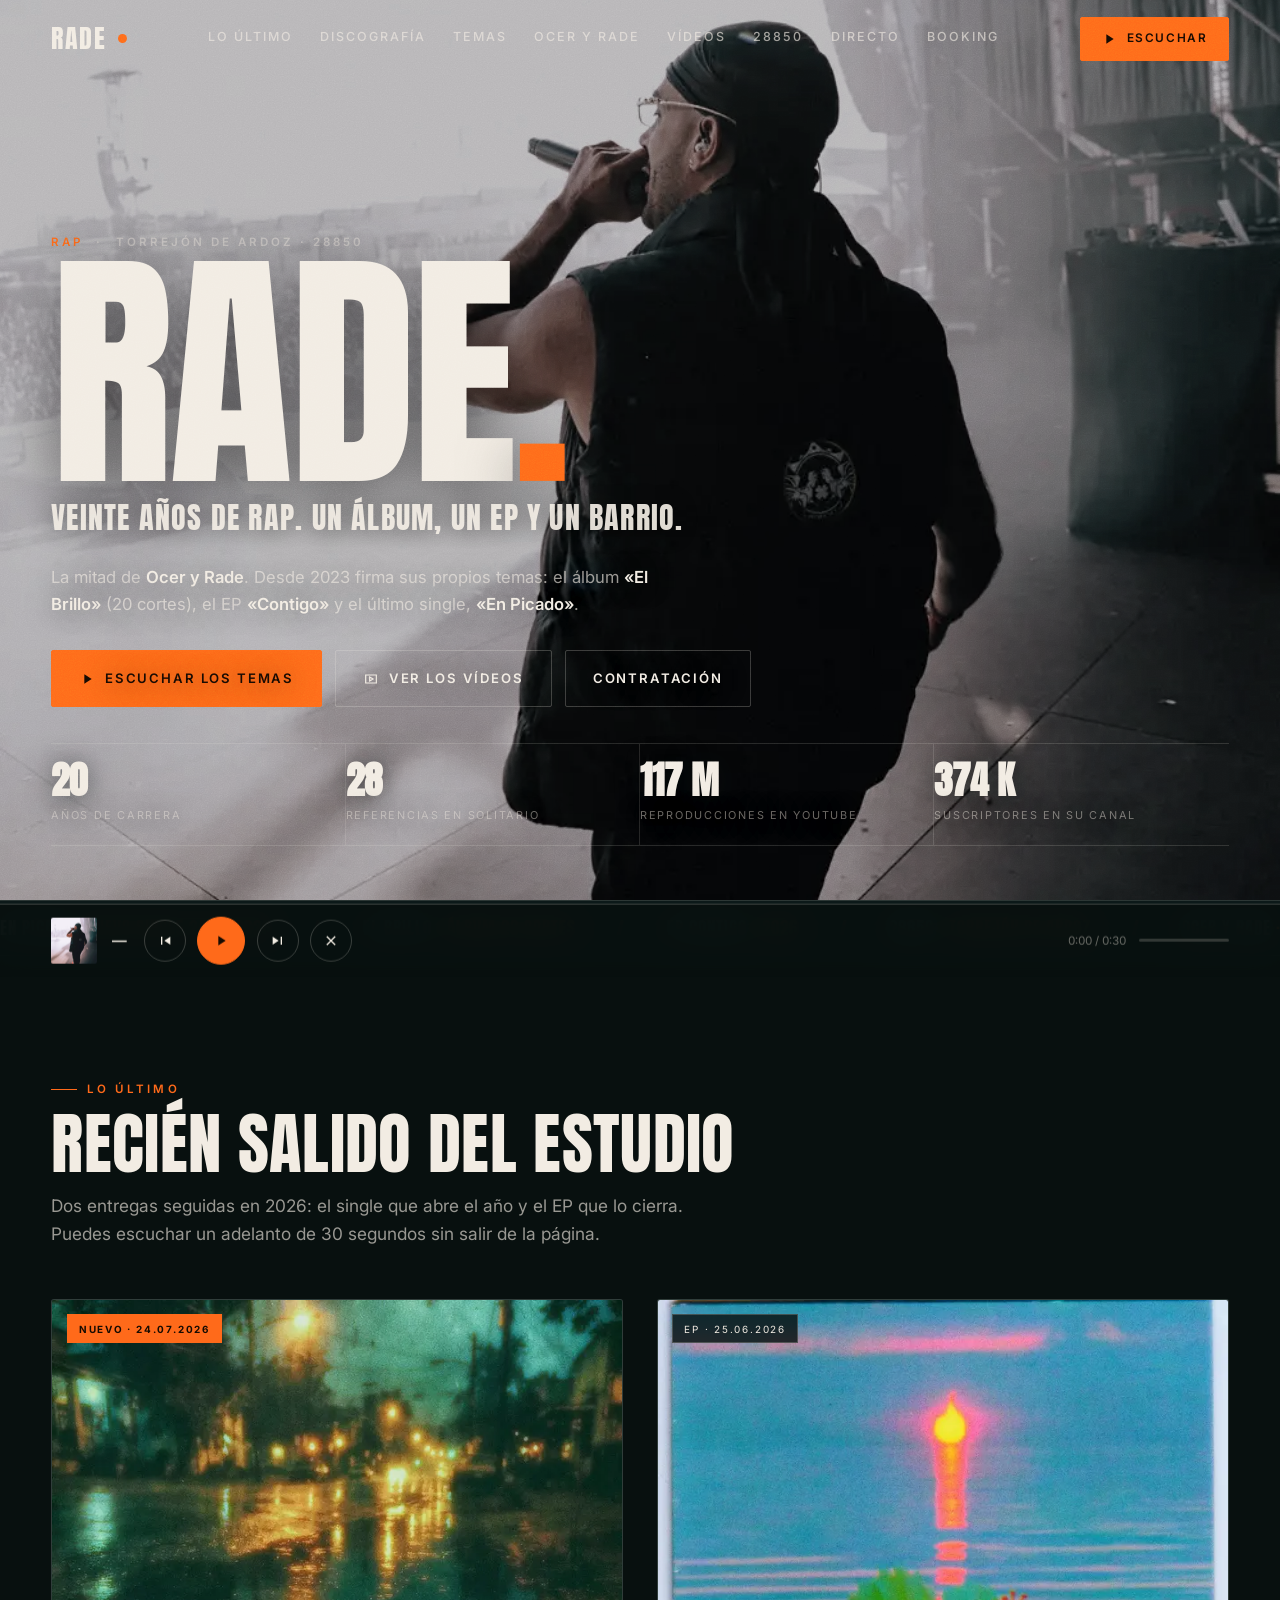
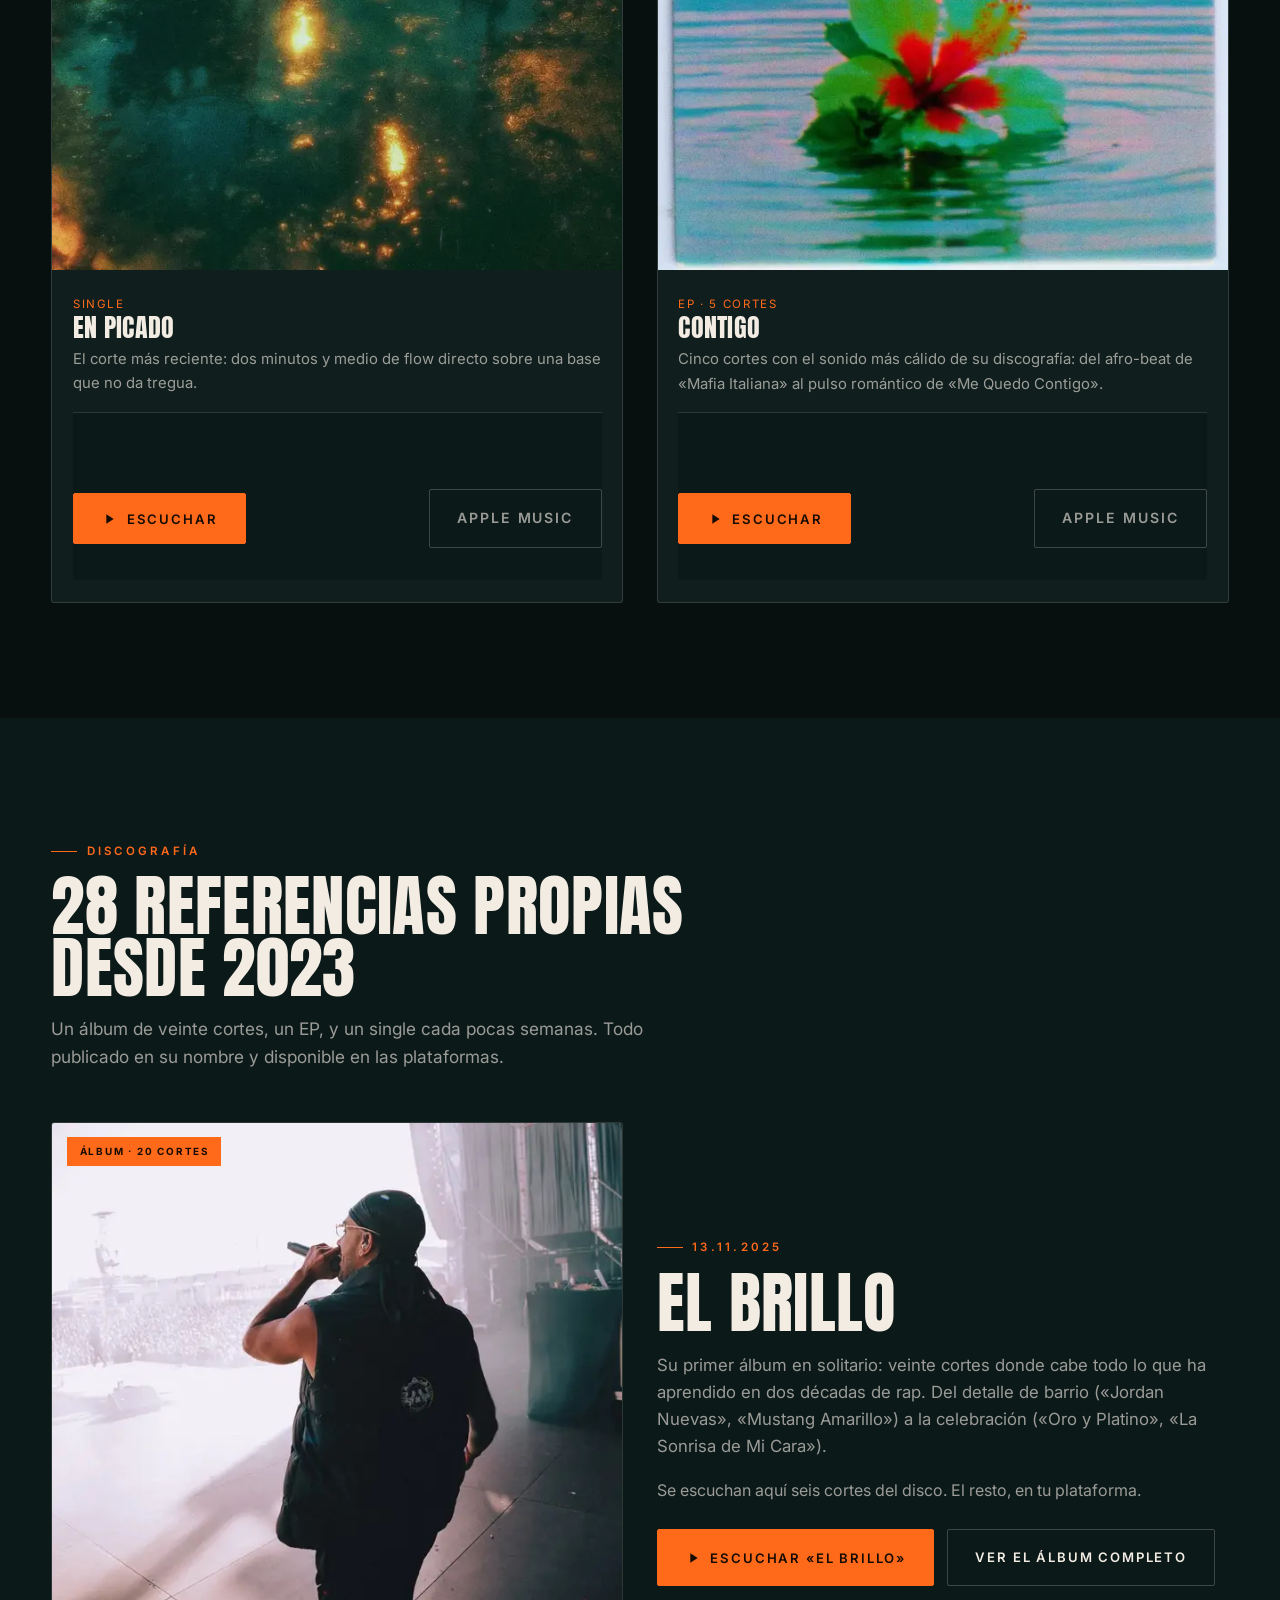
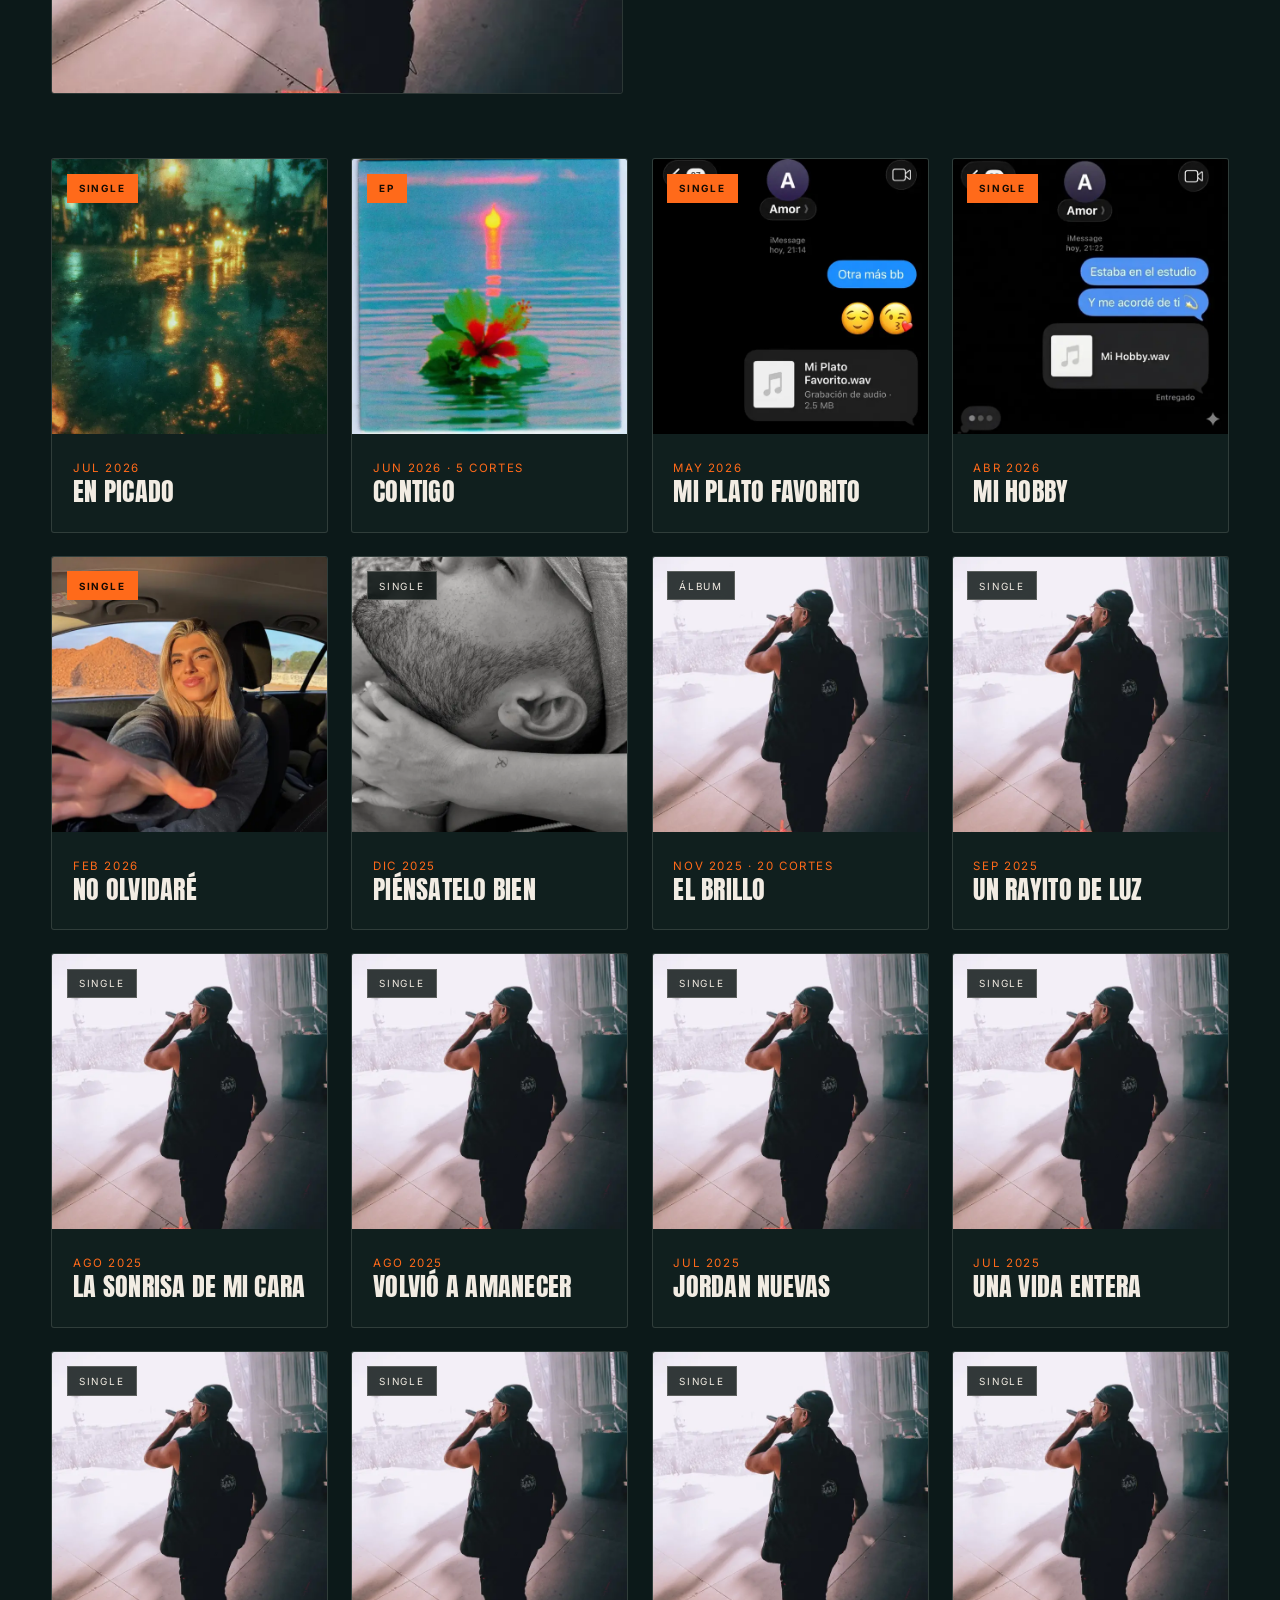
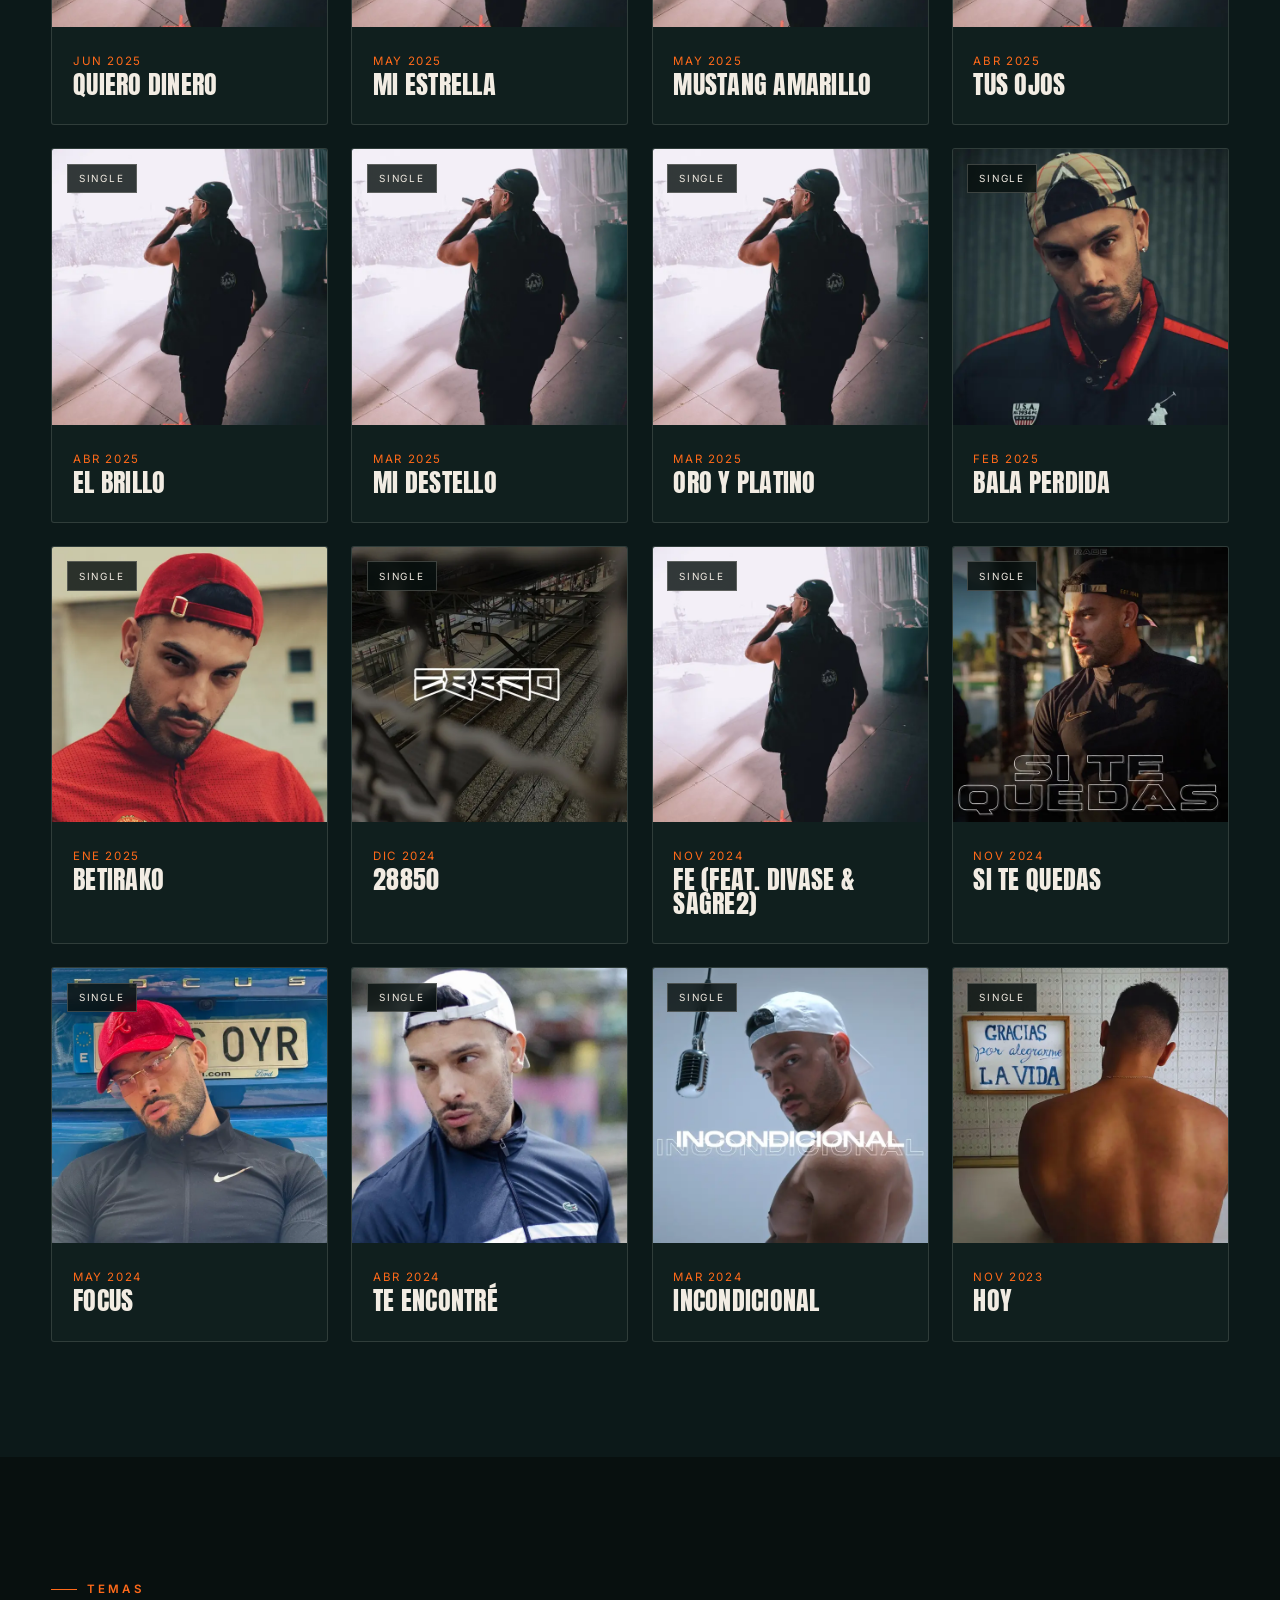
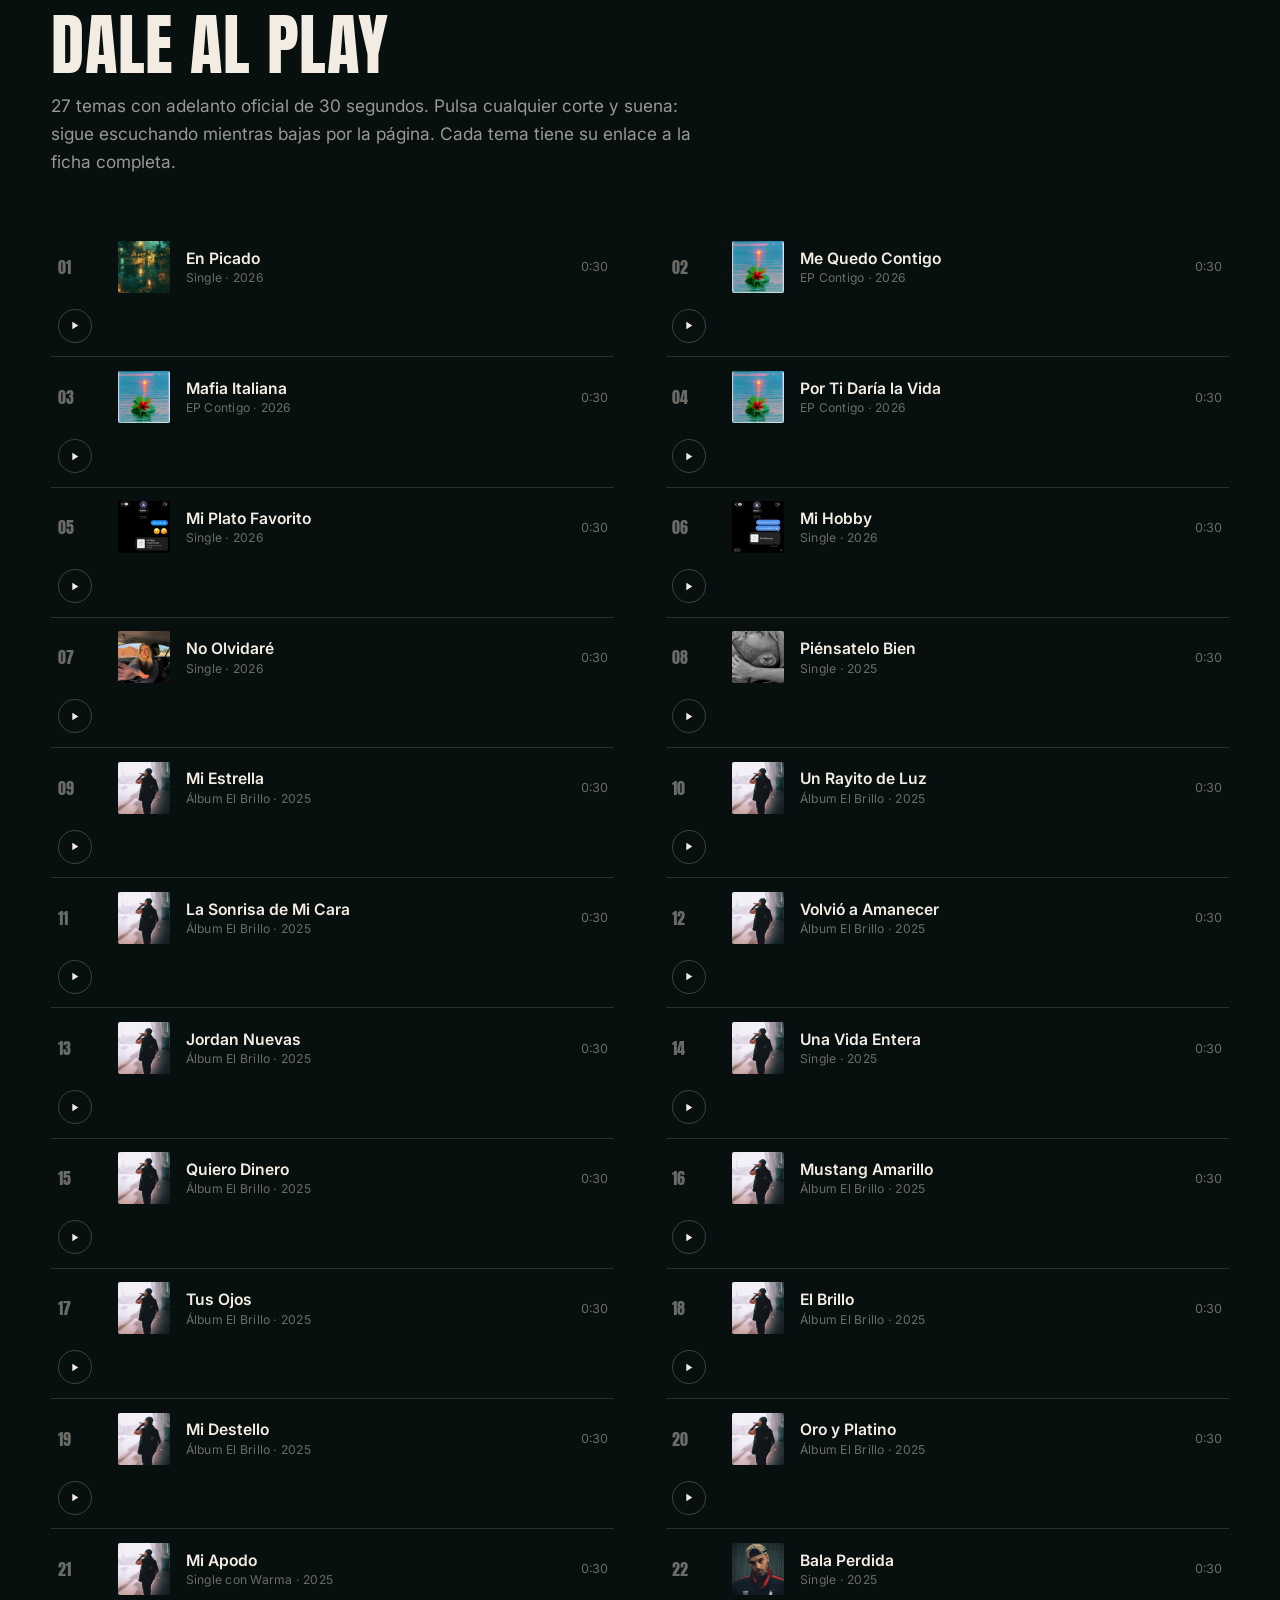
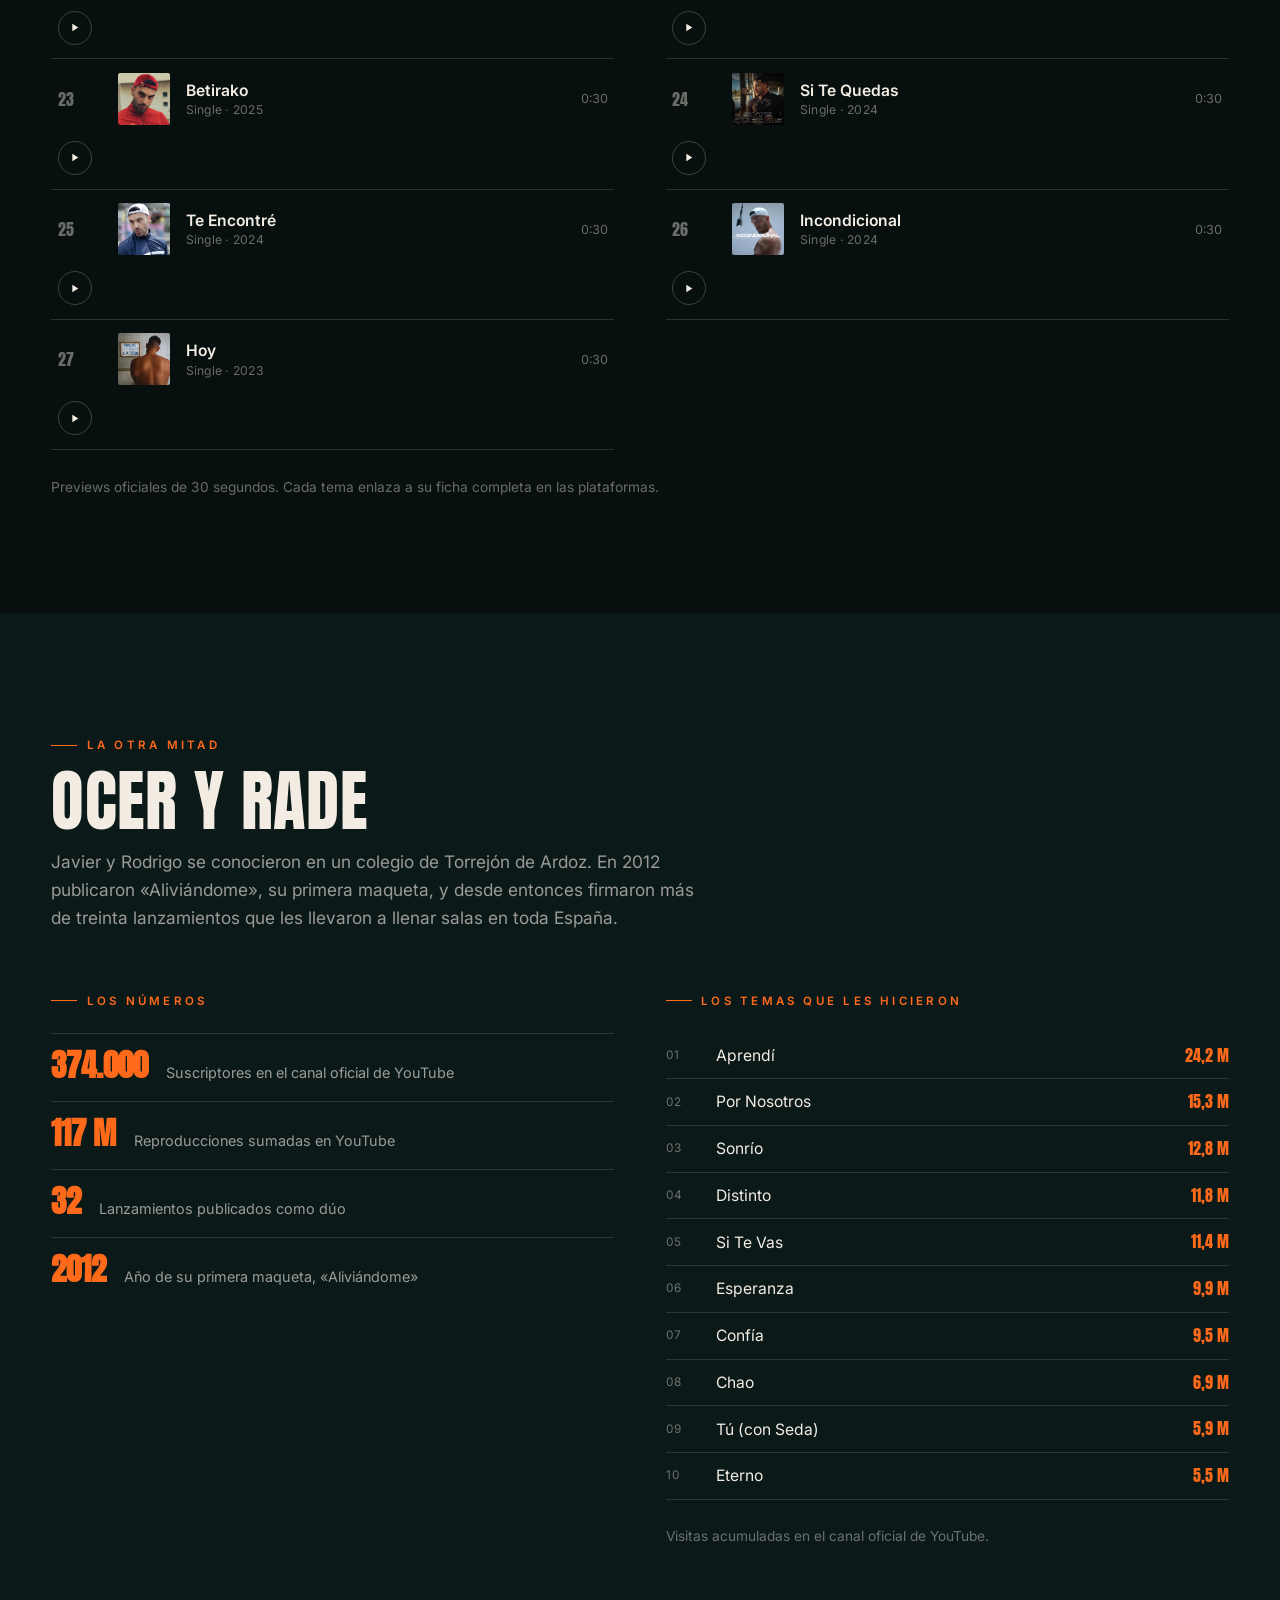
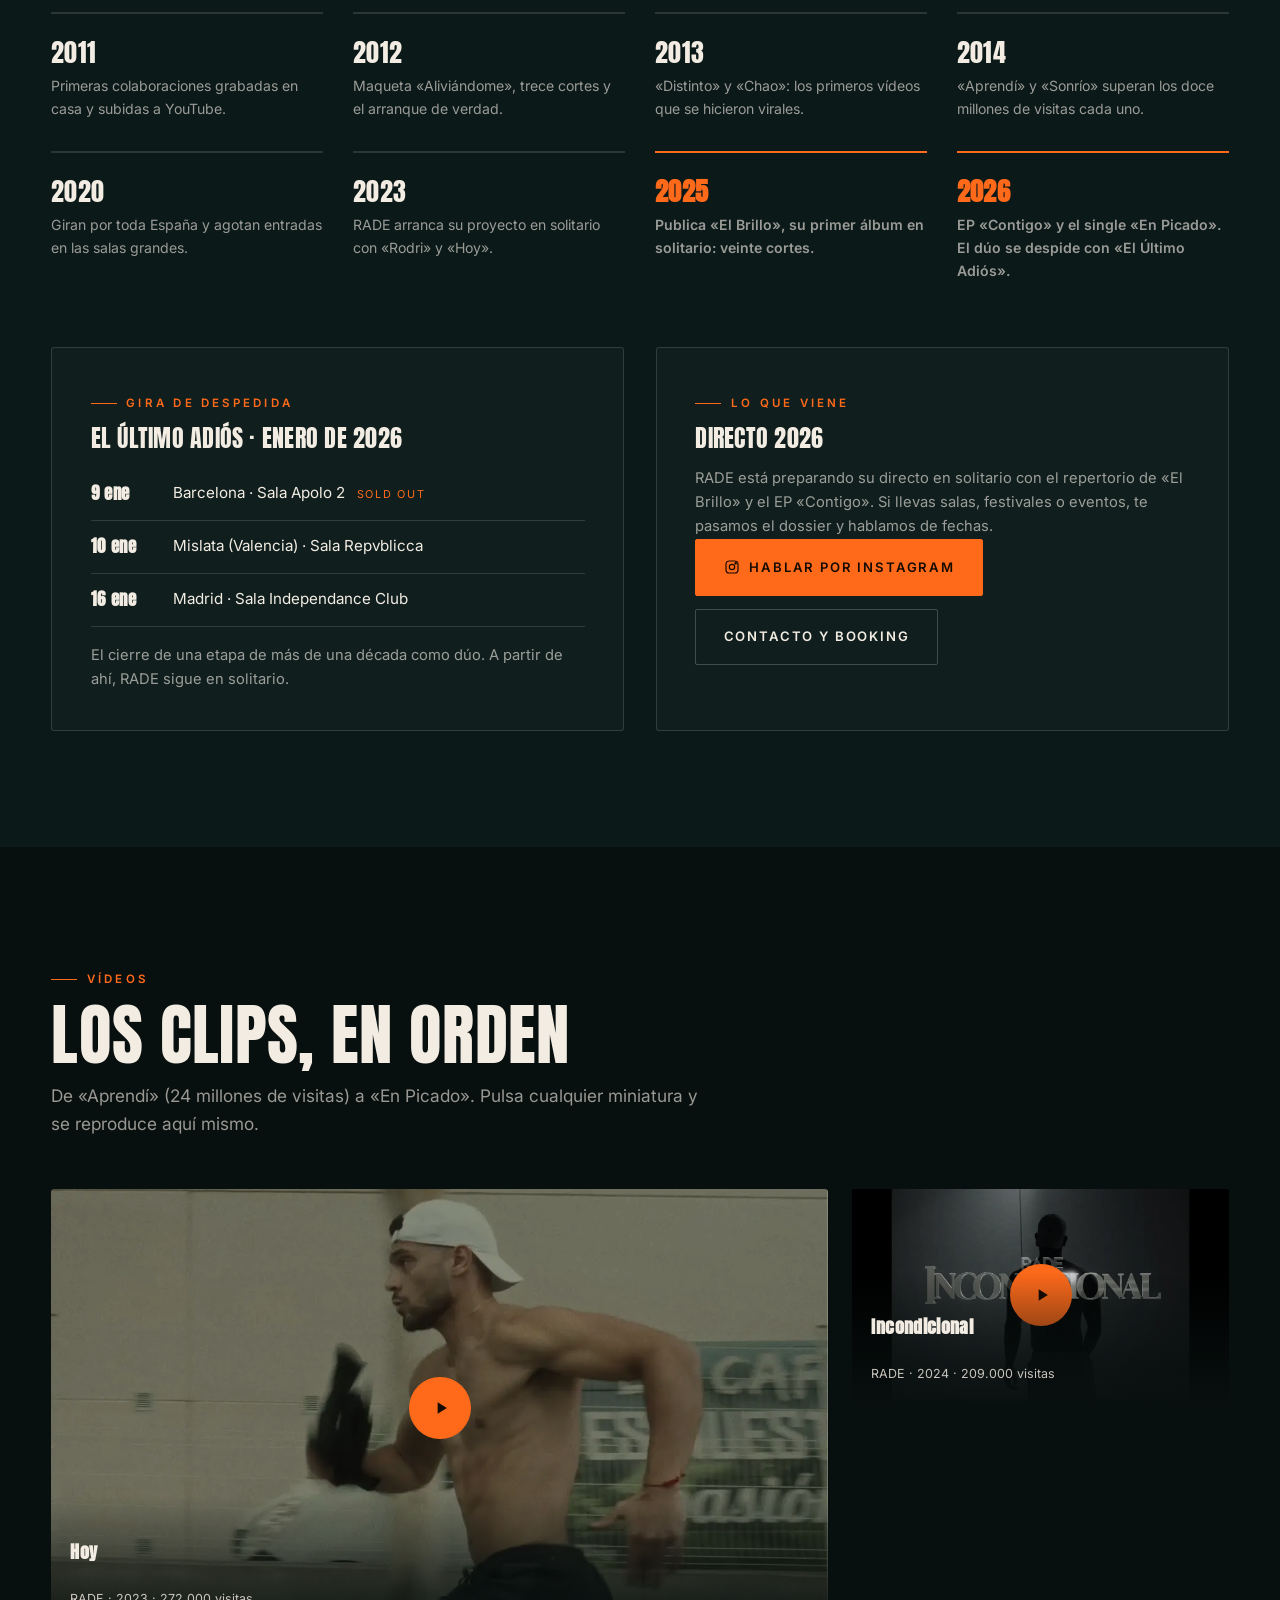
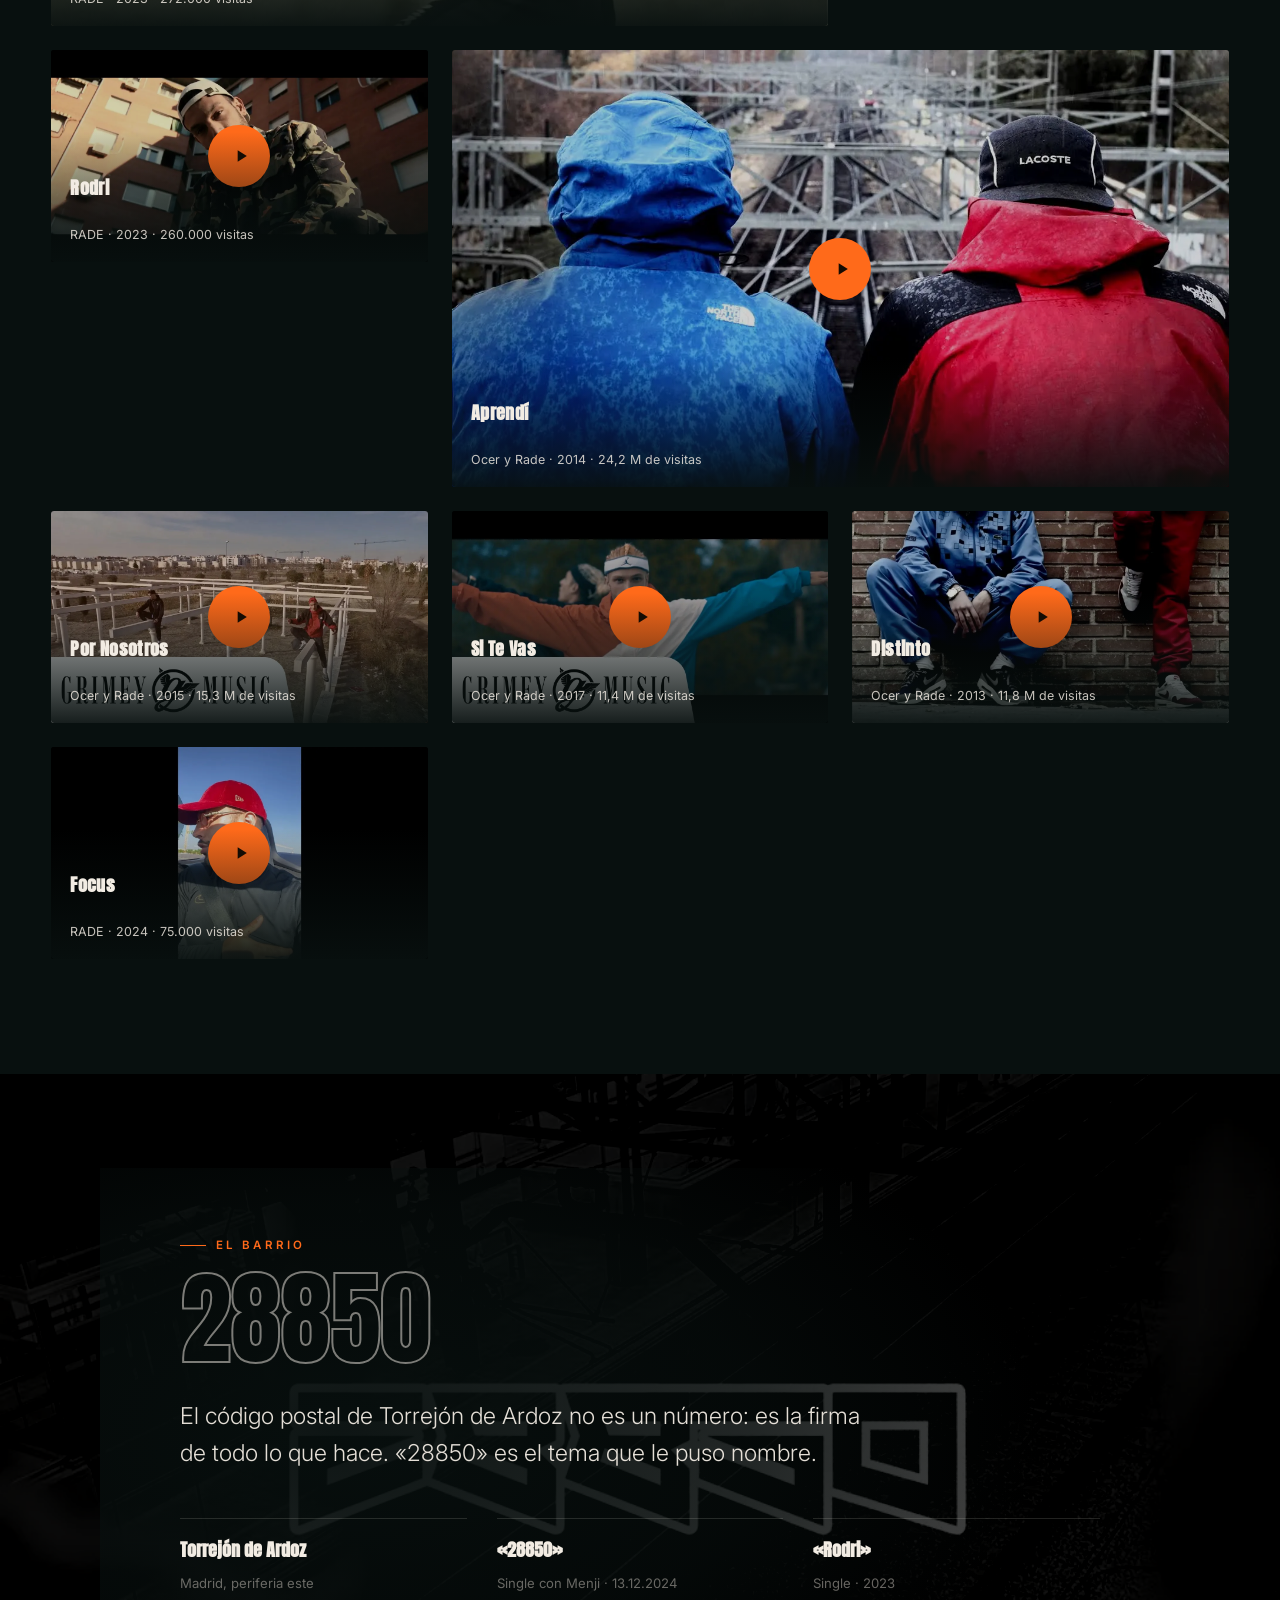
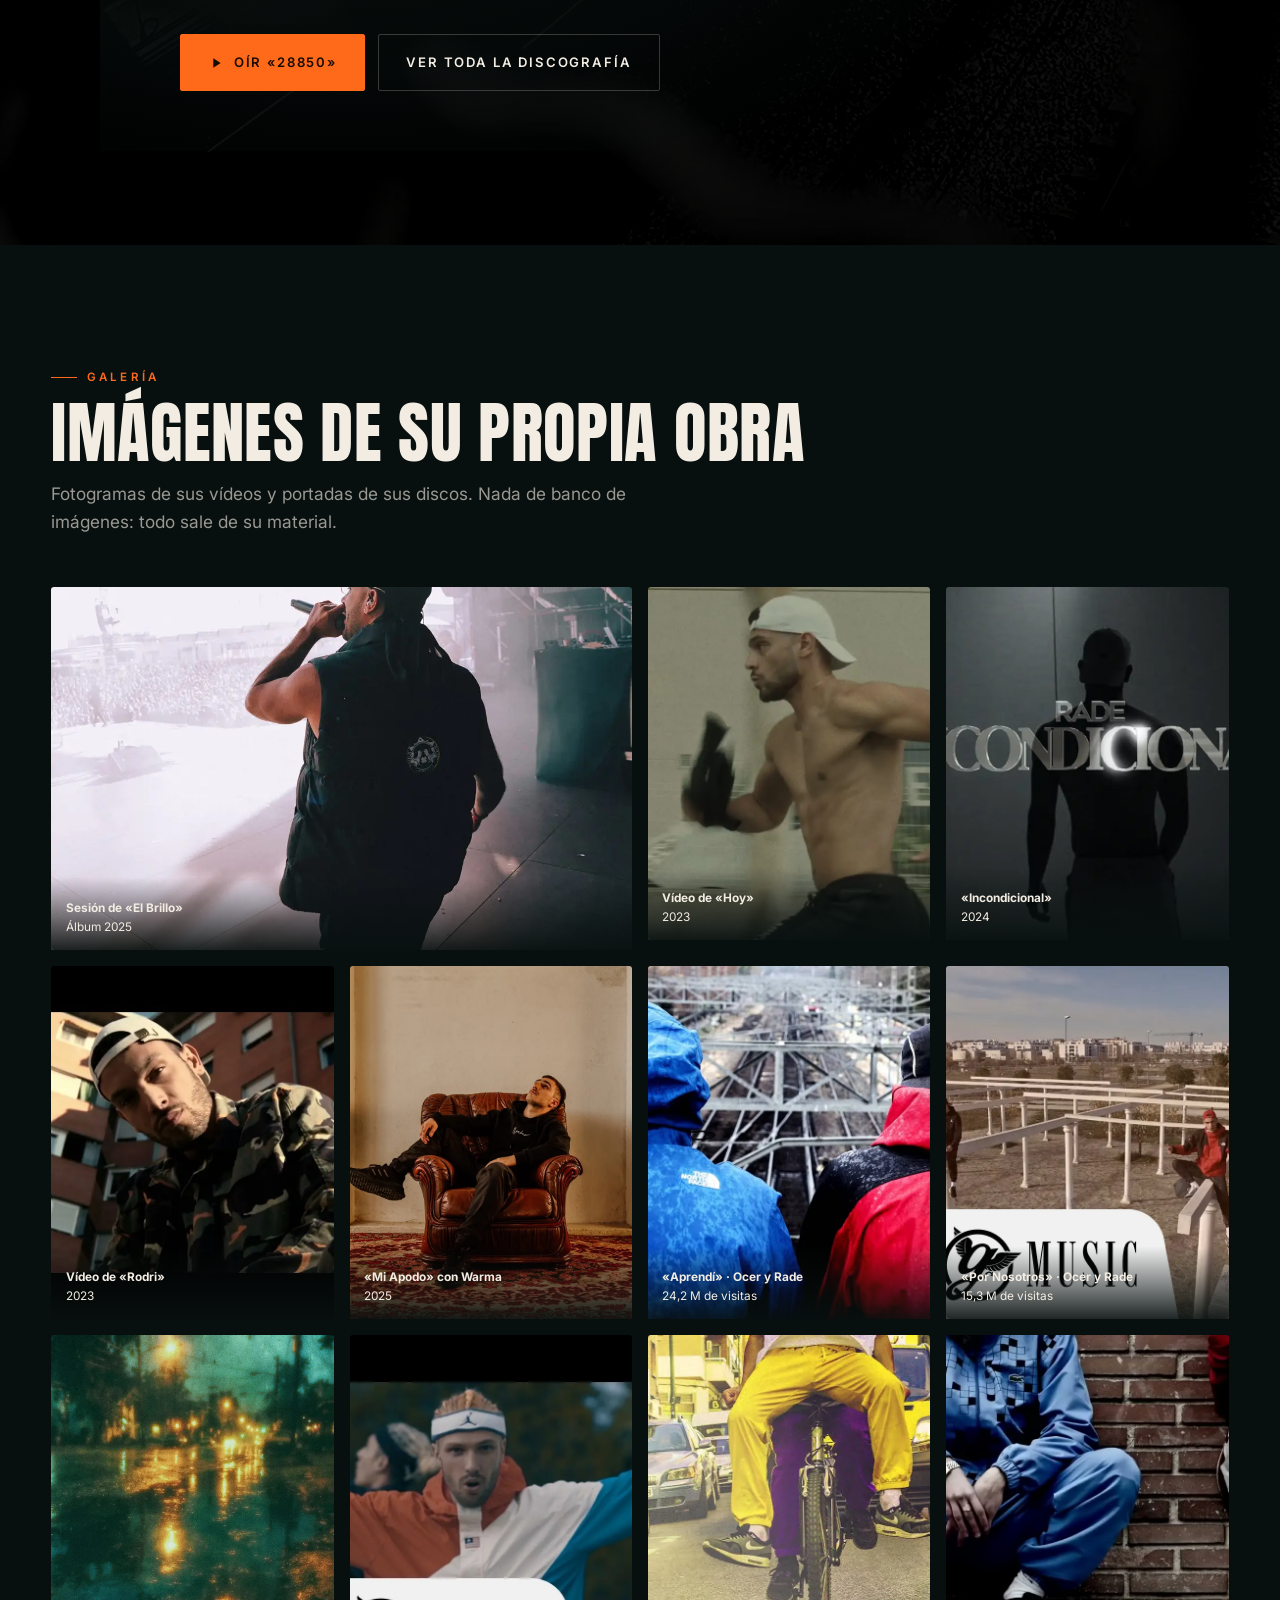
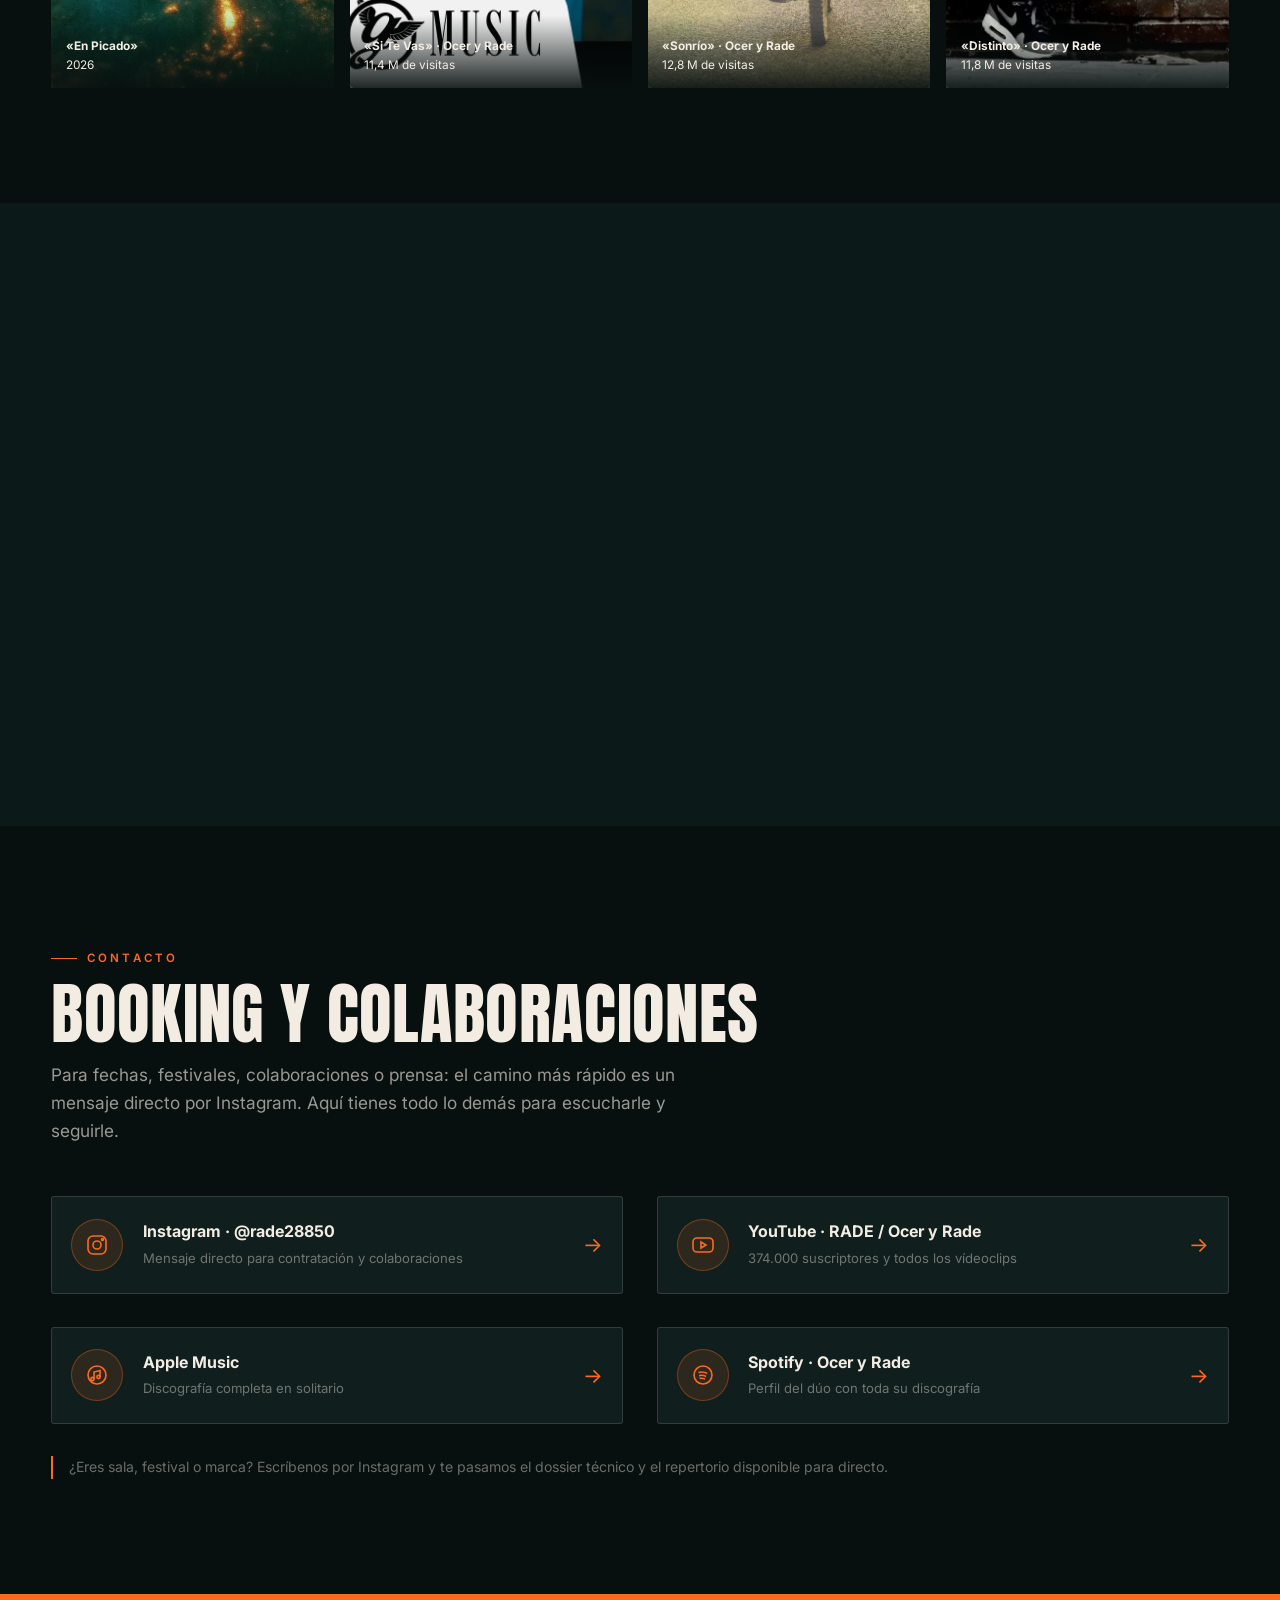
==== index.html @ 7a67448d "RADE: web del artista (album El Brillo, EP Contigo, reproductor con 27 temas)" ====
<!DOCTYPE html>
<html lang="es">
<head>
<meta charset="utf-8">
<meta name="viewport" content="width=device-width, initial-scale=1.0">
<meta name="theme-color" content="#08100F">
<title>RADE | Rap desde Torrejón de Ardoz</title>
<meta name="description" content="RADE: rapero de Torrejón de Ardoz (28850). La mitad de Ocer y Rade, ahora en solitario: álbum El Brillo, EP Contigo y nuevo single En Picado. Escucha, mira los vídeos y contacta para conciertos.">
<meta name="author" content="RADE">
<meta name="keywords" content="RADE, rapero, rap español, Ocer y Rade, Torrejón de Ardoz, 28850, El Brillo, Contigo EP, En Picado, hip hop Madrid">
<meta property="og:type" content="music.musician">
<meta property="og:title" content="RADE | Rap desde Torrejón de Ardoz">
<meta property="og:description" content="20 años de carrera, un álbum de 20 cortes y un EP nuevo. Escucha los temas y mira los vídeos.">
<meta property="og:image" content="https://neolabs-clientes.github.io/rade/og.jpg">
<meta property="og:image:width" content="1200">
<meta property="og:image:height" content="630">
<meta property="og:url" content="https://neolabs-clientes.github.io/rade/">
<meta name="twitter:card" content="summary_large_image">
<meta name="twitter:image" content="https://neolabs-clientes.github.io/rade/og.jpg">
<link rel="icon" href="assets/brand/favicon.svg" type="image/svg+xml">
<link rel="preconnect" href="https://fonts.googleapis.com">
<link rel="preconnect" href="https://fonts.gstatic.com" crossorigin>
<link href="https://fonts.googleapis.com/css2?family=Anton&family=Inter:wght@300;400;500;600;700&display=swap" rel="stylesheet">
<link rel="stylesheet" href="assets/estilo.css">
<link rel="stylesheet" href="assets/estilo2.css">
</head>
<body>


<!-- ============ CABECERA ============ -->
<header id="cab">
  <div class="wrap nav">
    <a class="marca" href="#top">
      <span class="logo">RADE</span><span class="punto"></span>
    </a>
    <nav class="menu">
      <a href="#nuevo">Lo último</a>
      <a href="#discografia">Discografía</a>
      <a href="#escuchar">Temas</a>
      <a href="#duo">Ocer y Rade</a>
      <a href="#videos">Vídeos</a>
      <a href="#barrio">28850</a>
      <a href="#directo">Directo</a>
      <a href="#contacto">Booking</a>
    </nav>
    <a class="btn btn-amber" href="#escuchar">
      <svg viewBox="0 0 24 24" fill="currentColor"><path d="M8 5v14l11-7z"/></svg>
      Escuchar
    </a>
    <button class="burger" id="burger" aria-label="Abrir menú">
      <span></span><span></span><span></span>
    </button>
  </div>
</header>

<div class="movil-menu" id="menu-movil">
  <button class="cerrar" id="cerrar" aria-label="Cerrar menú">&times;</button>
  <a href="#nuevo">Lo último</a>
  <a href="#discografia">Discografía</a>
  <a href="#escuchar">Temas</a>
  <a href="#duo">Ocer y Rade</a>
  <a href="#videos">Vídeos</a>
  <a href="#barrio">28850</a>
  <a href="#directo">Directo</a>
  <a href="#contacto">Booking</a>
</div>

<!-- ============ HERO ============ -->
<section class="hero" id="top">
  <div class="hero-bg">
    <img src="assets/fotos/el-brillo.webp" alt="RADE en la sesión de su álbum El Brillo" fetchpriority="high">
  </div>
  <div class="wrap hero-in">
    <div class="marca-top">
      <span class="tag">Rap</span>
      <span class="tag sep">·</span>
      <span class="tag sep">Torrejón de Ardoz · 28850</span>
    </div>
    <h1>RADE<span style="color:var(--amber)">.</span></h1>
    <p class="sub">Veinte años de rap. Un álbum, un EP y un barrio.</p>
    <p class="texto">La mitad de <span class="destacado">Ocer y Rade</span>. Desde 2023 firma sus propios temas:
      el álbum <span class="destacado">«El Brillo»</span> (20 cortes), el EP <span class="destacado">«Contigo»</span>
      y el último single, <span class="destacado">«En Picado»</span>.</p>
    <div class="btns">
      <a class="btn btn-amber" href="#escuchar">
        <svg viewBox="0 0 24 24" fill="currentColor"><path d="M8 5v14l11-7z"/></svg>
        Escuchar los temas
      </a>
      <a class="btn btn-linea" href="#videos">
        <svg viewBox="0 0 24 24" fill="none" stroke="currentColor" stroke-width="1.8"><path d="M4 6h16v12H4z"/><path d="M10 9l5 3-5 3z"/></svg>
        Ver los vídeos
      </a>
      <a class="btn btn-linea" href="#contacto">Contratación</a>
    </div>
    <div class="stats">
      <div><b>20</b><span>Años de carrera</span></div>
      <div><b>28</b><span>Referencias en solitario</span></div>
      <div><b>117 M</b><span>Reproducciones en YouTube</span></div>
      <div><b>374 K</b><span>Suscriptores en su canal</span></div>
    </div>
  </div>
</section>

<div class="ticker">
  <div class="ticker-in">
    <span>En Picado <em>· nuevo single 24.07.2026</em></span><span class="sep">/</span>
    <span>El Brillo <em>· álbum 20 cortes</em></span><span class="sep">/</span>
    <span>EP Contigo <em>· 2026</em></span><span class="sep">/</span>
    <span>28850 <em>· Torrejón de Ardoz</em></span><span class="sep">/</span>
    <span>Ocer y Rade <em>· 117 M de reproducciones</em></span><span class="sep">/</span>
    <span>En Picado <em>· nuevo single 24.07.2026</em></span><span class="sep">/</span>
    <span>El Brillo <em>· álbum 20 cortes</em></span><span class="sep">/</span>
    <span>EP Contigo <em>· 2026</em></span><span class="sep">/</span>
    <span>28850 <em>· Torrejón de Ardoz</em></span><span class="sep">/</span>
    <span>Ocer y Rade <em>· 117 M de reproducciones</em></span><span class="sep">/</span>
  </div>
</div>

<!-- ============ LO ÚLTIMO ============ -->
<section class="pad" id="nuevo">
  <div class="wrap">
    <div class="cabecera-sec rv">
      <span class="eyebrow">Lo último</span>
      <h2>Recién salido del estudio</h2>
      <p class="lead">Dos entregas seguidas en 2026: el single que abre el año y el EP que lo cierra. Puedes escuchar
        un adelanto de 30 segundos sin salir de la página.</p>
    </div>
    <div class="dos">
      <article class="tarjeta rv">
        <div class="arte">
          <span class="etiqueta nueva">Nuevo · 24.07.2026</span>
          <img src="assets/portadas/solo-en-picado-single.webp" alt="Portada del single En Picado" loading="lazy">
        </div>
        <div class="cuerpo">
          <span class="meta">Single</span>
          <h3>En Picado</h3>
          <p>El corte más reciente: dos minutos y medio de flow directo sobre una base que no da tregua.</p>
          <div class="pie">
            <button class="btn btn-amber js-play" data-src="assets/audio/en-picado.mp3" data-tema="En Picado"
              data-album="Single · 2026" data-portada="assets/portadas/solo-en-picado-single.webp">
              <svg viewBox="0 0 24 24" fill="currentColor"><path d="M8 5v14l11-7z"/></svg> Escuchar
            </button>
            <a class="btn btn-linea" href="https://music.apple.com/es/album/en-picado-single/6789620909" target="_blank" rel="noopener">Apple Music</a>
          </div>
        </div>
      </article>
      <article class="tarjeta rv">
        <div class="arte">
          <span class="etiqueta">EP · 25.06.2026</span>
          <img src="assets/portadas/solo-contigo-ep.webp" alt="Portada del EP Contigo" loading="lazy">
        </div>
        <div class="cuerpo">
          <span class="meta">EP · 5 cortes</span>
          <h3>Contigo</h3>
          <p>Cinco cortes con el sonido más cálido de su discografía: del afro-beat de «Mafia Italiana» al pulso
            romántico de «Me Quedo Contigo».</p>
          <div class="pie">
            <button class="btn btn-amber js-play" data-src="assets/audio/me-quedo-contigo.mp3" data-tema="Me Quedo Contigo"
              data-album="EP Contigo · 2026" data-portada="assets/portadas/solo-contigo-ep.webp">
              <svg viewBox="0 0 24 24" fill="currentColor"><path d="M8 5v14l11-7z"/></svg> Escuchar
            </button>
            <a class="btn btn-linea" href="https://music.apple.com/es/album/contigo-ep/6778869779" target="_blank" rel="noopener">Apple Music</a>
          </div>
        </div>
      </article>
    </div>
  </div>
</section>


<!-- ============ DISCOGRAFÍA ============ -->
<section class="pad oscuro" id="discografia">
  <div class="wrap">
    <div class="cabecera-sec rv">
      <span class="eyebrow">Discografía</span>
      <h2>28 referencias propias desde 2023</h2>
      <p class="lead">Un álbum de veinte cortes, un EP, y un single cada pocas semanas. Todo publicado en su nombre
        y disponible en las plataformas.</p>
    </div>

    <div class="dos rv" style="align-items:center;margin-bottom:clamp(38px,5vw,72px)">
      <div style="position:relative;border:1px solid var(--line);border-radius:3px;overflow:hidden">
        <span class="etiqueta nueva">Álbum · 20 cortes</span>
        <img src="assets/portadas/solo-el-brillo.webp" alt="Portada del álbum El Brillo de RADE" loading="lazy">
      </div>
      <div>
        <span class="eyebrow">13.11.2025</span>
        <h2 style="margin:1rem 0 1.1rem">El Brillo</h2>
        <p style="font-size:1.05rem;margin-bottom:1.1rem">Su primer álbum en solitario: veinte cortes donde cabe
          todo lo que ha aprendido en dos décadas de rap. Del detalle de barrio («Jordan Nuevas», «Mustang Amarillo»)
          a la celebración («Oro y Platino», «La Sonrisa de Mi Cara»).</p>
        <p style="margin-bottom:1.6rem">Se escuchan aquí seis cortes del disco. El resto, en tu plataforma.</p>
        <div class="btns">
          <button class="btn btn-amber js-play" data-src="assets/audio/el-brillo.mp3" data-tema="El Brillo"
            data-album="Álbum El Brillo · 2025" data-portada="assets/portadas/solo-el-brillo.webp">
            <svg viewBox="0 0 24 24" fill="currentColor"><path d="M8 5v14l11-7z"/></svg> Escuchar «El Brillo»
          </button>
          <a class="btn btn-linea" href="https://music.apple.com/es/album/el-brillo/1849971363" target="_blank" rel="noopener">Ver el álbum completo</a>
        </div>
      </div>
    </div>

<div class="cuatro rv">
<a class="tarjeta rv" href="https://music.apple.com/es/album/en-picado-single/6789620909?uo=4" target="_blank" rel="noopener">
  <div class="arte"><span class="etiqueta nueva">Single</span><img src="assets/portadas/solo-en-picado-single.webp" alt="Portada de En Picado" loading="lazy"></div>
  <div class="cuerpo"><span class="meta">jul 2026</span>
  <h3>En Picado</h3></div>
</a>
<a class="tarjeta rv" href="https://music.apple.com/es/album/contigo-ep/6778869779?uo=4" target="_blank" rel="noopener">
  <div class="arte"><span class="etiqueta nueva">EP</span><img src="assets/portadas/solo-contigo-ep.webp" alt="Portada de Contigo" loading="lazy"></div>
  <div class="cuerpo"><span class="meta">jun 2026 · 5 cortes</span>
  <h3>Contigo</h3></div>
</a>
<a class="tarjeta rv" href="https://music.apple.com/es/album/mi-plato-favorito-single/6766515440?uo=4" target="_blank" rel="noopener">
  <div class="arte"><span class="etiqueta nueva">Single</span><img src="assets/portadas/solo-mi-plato-favorito-single.webp" alt="Portada de Mi Plato Favorito" loading="lazy"></div>
  <div class="cuerpo"><span class="meta">may 2026</span>
  <h3>Mi Plato Favorito</h3></div>
</a>
<a class="tarjeta rv" href="https://music.apple.com/es/album/mi-hobby-single/1894275287?uo=4" target="_blank" rel="noopener">
  <div class="arte"><span class="etiqueta nueva">Single</span><img src="assets/portadas/solo-mi-hobby-single.webp" alt="Portada de Mi Hobby" loading="lazy"></div>
  <div class="cuerpo"><span class="meta">abr 2026</span>
  <h3>Mi Hobby</h3></div>
</a>
<a class="tarjeta rv" href="https://music.apple.com/es/album/no-olvidar%C3%A9-single/1877208854?uo=4" target="_blank" rel="noopener">
  <div class="arte"><span class="etiqueta nueva">Single</span><img src="assets/portadas/solo-no-olvidare-single.webp" alt="Portada de No Olvidaré" loading="lazy"></div>
  <div class="cuerpo"><span class="meta">feb 2026</span>
  <h3>No Olvidaré</h3></div>
</a>
<a class="tarjeta rv" href="https://music.apple.com/es/album/pi%C3%A9nsatelo-bien-single/1852588284?uo=4" target="_blank" rel="noopener">
  <div class="arte"><span class="etiqueta ">Single</span><img src="assets/portadas/solo-piensatelo-bien-single.webp" alt="Portada de Piénsatelo Bien" loading="lazy"></div>
  <div class="cuerpo"><span class="meta">dic 2025</span>
  <h3>Piénsatelo Bien</h3></div>
</a>
<a class="tarjeta rv" href="https://music.apple.com/es/album/el-brillo/1849971363?uo=4" target="_blank" rel="noopener">
  <div class="arte"><span class="etiqueta ">Álbum</span><img src="assets/portadas/solo-el-brillo-single.webp" alt="Portada de El Brillo" loading="lazy"></div>
  <div class="cuerpo"><span class="meta">nov 2025 · 20 cortes</span>
  <h3>El Brillo</h3></div>
</a>
<a class="tarjeta rv" href="https://music.apple.com/es/album/un-rayito-de-luz-single/1839910138?uo=4" target="_blank" rel="noopener">
  <div class="arte"><span class="etiqueta ">Single</span><img src="assets/portadas/solo-un-rayito-de-luz-single.webp" alt="Portada de Un Rayito de Luz" loading="lazy"></div>
  <div class="cuerpo"><span class="meta">sep 2025</span>
  <h3>Un Rayito de Luz</h3></div>
</a>
<a class="tarjeta rv" href="https://music.apple.com/es/album/la-sonrisa-de-mi-cara-single/1832006982?uo=4" target="_blank" rel="noopener">
  <div class="arte"><span class="etiqueta ">Single</span><img src="assets/portadas/solo-la-sonrisa-de-mi-cara-single.webp" alt="Portada de La Sonrisa de Mi Cara" loading="lazy"></div>
  <div class="cuerpo"><span class="meta">ago 2025</span>
  <h3>La Sonrisa de Mi Cara</h3></div>
</a>
<a class="tarjeta rv" href="https://music.apple.com/es/album/volvi%C3%B3-a-amanecer-single/1828261384?uo=4" target="_blank" rel="noopener">
  <div class="arte"><span class="etiqueta ">Single</span><img src="assets/portadas/solo-volvio-a-amanecer-single.webp" alt="Portada de Volvió a Amanecer" loading="lazy"></div>
  <div class="cuerpo"><span class="meta">ago 2025</span>
  <h3>Volvió a Amanecer</h3></div>
</a>
<a class="tarjeta rv" href="https://music.apple.com/es/album/jordan-nuevas-single/1824237099?uo=4" target="_blank" rel="noopener">
  <div class="arte"><span class="etiqueta ">Single</span><img src="assets/portadas/solo-jordan-nuevas-single.webp" alt="Portada de Jordan Nuevas" loading="lazy"></div>
  <div class="cuerpo"><span class="meta">jul 2025</span>
  <h3>Jordan Nuevas</h3></div>
</a>
<a class="tarjeta rv" href="https://music.apple.com/es/album/una-vida-entera-single/1821478197?uo=4" target="_blank" rel="noopener">
  <div class="arte"><span class="etiqueta ">Single</span><img src="assets/portadas/solo-una-vida-entera-single.webp" alt="Portada de Una Vida Entera" loading="lazy"></div>
  <div class="cuerpo"><span class="meta">jul 2025</span>
  <h3>Una Vida Entera</h3></div>
</a>
<a class="tarjeta rv" href="https://music.apple.com/es/album/quiero-dinero-single/1818343952?uo=4" target="_blank" rel="noopener">
  <div class="arte"><span class="etiqueta ">Single</span><img src="assets/portadas/solo-quiero-dinero-single.webp" alt="Portada de Quiero Dinero" loading="lazy"></div>
  <div class="cuerpo"><span class="meta">jun 2025</span>
  <h3>Quiero Dinero</h3></div>
</a>
<a class="tarjeta rv" href="https://music.apple.com/es/album/mi-estrella-single/1814856269?uo=4" target="_blank" rel="noopener">
  <div class="arte"><span class="etiqueta ">Single</span><img src="assets/portadas/solo-mi-estrella-single.webp" alt="Portada de Mi Estrella" loading="lazy"></div>
  <div class="cuerpo"><span class="meta">may 2025</span>
  <h3>Mi Estrella</h3></div>
</a>
<a class="tarjeta rv" href="https://music.apple.com/es/album/mustang-amarillo-single/1810244998?uo=4" target="_blank" rel="noopener">
  <div class="arte"><span class="etiqueta ">Single</span><img src="assets/portadas/solo-mustang-amarillo-single.webp" alt="Portada de Mustang Amarillo" loading="lazy"></div>
  <div class="cuerpo"><span class="meta">may 2025</span>
  <h3>Mustang Amarillo</h3></div>
</a>
<a class="tarjeta rv" href="https://music.apple.com/es/album/tus-ojos-single/1806330433?uo=4" target="_blank" rel="noopener">
  <div class="arte"><span class="etiqueta ">Single</span><img src="assets/portadas/solo-tus-ojos-single.webp" alt="Portada de Tus Ojos" loading="lazy"></div>
  <div class="cuerpo"><span class="meta">abr 2025</span>
  <h3>Tus Ojos</h3></div>
</a>
<a class="tarjeta rv" href="https://music.apple.com/es/album/el-brillo-single/1803387856?uo=4" target="_blank" rel="noopener">
  <div class="arte"><span class="etiqueta ">Single</span><img src="assets/portadas/solo-el-brillo-single.webp" alt="Portada de El Brillo" loading="lazy"></div>
  <div class="cuerpo"><span class="meta">abr 2025</span>
  <h3>El Brillo</h3></div>
</a>
<a class="tarjeta rv" href="https://music.apple.com/es/album/mi-destello-single/1796831972?uo=4" target="_blank" rel="noopener">
  <div class="arte"><span class="etiqueta ">Single</span><img src="assets/portadas/solo-mi-destello-single.webp" alt="Portada de Mi Destello" loading="lazy"></div>
  <div class="cuerpo"><span class="meta">mar 2025</span>
  <h3>Mi Destello</h3></div>
</a>
<a class="tarjeta rv" href="https://music.apple.com/es/album/oro-y-platino-single/1796831924?uo=4" target="_blank" rel="noopener">
  <div class="arte"><span class="etiqueta ">Single</span><img src="assets/portadas/solo-oro-y-platino-single.webp" alt="Portada de Oro y Platino" loading="lazy"></div>
  <div class="cuerpo"><span class="meta">mar 2025</span>
  <h3>Oro y Platino</h3></div>
</a>
<a class="tarjeta rv" href="https://music.apple.com/es/album/bala-perdida-single/1794812972?uo=4" target="_blank" rel="noopener">
  <div class="arte"><span class="etiqueta ">Single</span><img src="assets/portadas/solo-bala-perdida-single.webp" alt="Portada de Bala Perdida" loading="lazy"></div>
  <div class="cuerpo"><span class="meta">feb 2025</span>
  <h3>Bala Perdida</h3></div>
</a>
<a class="tarjeta rv" href="https://music.apple.com/es/album/betirako-single/1784735044?uo=4" target="_blank" rel="noopener">
  <div class="arte"><span class="etiqueta ">Single</span><img src="assets/portadas/solo-betirako-single.webp" alt="Portada de Betirako" loading="lazy"></div>
  <div class="cuerpo"><span class="meta">ene 2025</span>
  <h3>Betirako</h3></div>
</a>
<a class="tarjeta rv" href="https://music.apple.com/es/album/28850-single/1781075454?uo=4" target="_blank" rel="noopener">
  <div class="arte"><span class="etiqueta ">Single</span><img src="assets/portadas/solo-28850-single.webp" alt="Portada de 28850" loading="lazy"></div>
  <div class="cuerpo"><span class="meta">dic 2024</span>
  <h3>28850</h3></div>
</a>
<a class="tarjeta rv" href="https://music.apple.com/es/album/fe-feat-divase-sagre2-single/1861765154?uo=4" target="_blank" rel="noopener">
  <div class="arte"><span class="etiqueta ">Single</span><img src="assets/portadas/solo-el-brillo.webp" alt="Portada de Fe (feat. Divase & Sagre2)" loading="lazy"></div>
  <div class="cuerpo"><span class="meta">nov 2024</span>
  <h3>Fe (feat. Divase & Sagre2)</h3></div>
</a>
<a class="tarjeta rv" href="https://music.apple.com/es/album/si-te-quedas-single/1775739665?uo=4" target="_blank" rel="noopener">
  <div class="arte"><span class="etiqueta ">Single</span><img src="assets/portadas/solo-si-te-quedas-single.webp" alt="Portada de Si Te Quedas" loading="lazy"></div>
  <div class="cuerpo"><span class="meta">nov 2024</span>
  <h3>Si Te Quedas</h3></div>
</a>
<a class="tarjeta rv" href="https://music.apple.com/es/album/focus-single/1745944452?uo=4" target="_blank" rel="noopener">
  <div class="arte"><span class="etiqueta ">Single</span><img src="assets/portadas/solo-focus-single.webp" alt="Portada de Focus" loading="lazy"></div>
  <div class="cuerpo"><span class="meta">may 2024</span>
  <h3>Focus</h3></div>
</a>
<a class="tarjeta rv" href="https://music.apple.com/es/album/te-encontr%C3%A9-single/1739986517?uo=4" target="_blank" rel="noopener">
  <div class="arte"><span class="etiqueta ">Single</span><img src="assets/portadas/solo-te-encontre-single.webp" alt="Portada de Te Encontré" loading="lazy"></div>
  <div class="cuerpo"><span class="meta">abr 2024</span>
  <h3>Te Encontré</h3></div>
</a>
<a class="tarjeta rv" href="https://music.apple.com/es/album/incondicional-single/1731097812?uo=4" target="_blank" rel="noopener">
  <div class="arte"><span class="etiqueta ">Single</span><img src="assets/portadas/solo-incondicional-single.webp" alt="Portada de Incondicional" loading="lazy"></div>
  <div class="cuerpo"><span class="meta">mar 2024</span>
  <h3>Incondicional</h3></div>
</a>
<a class="tarjeta rv" href="https://music.apple.com/es/album/hoy-single/1709000385?uo=4" target="_blank" rel="noopener">
  <div class="arte"><span class="etiqueta ">Single</span><img src="assets/portadas/solo-hoy-single.webp" alt="Portada de Hoy" loading="lazy"></div>
  <div class="cuerpo"><span class="meta">nov 2023</span>
  <h3>Hoy</h3></div>
</a>
</div>

  </div>
</section>

<!-- ============ TEMAS / REPRODUCTOR ============ -->
<section class="pad" id="escuchar">
  <div class="wrap">
    <div class="cabecera-sec rv">
      <span class="eyebrow">Temas</span>
      <h2>Dale al play</h2>
      <p class="lead">27 temas con adelanto oficial de 30 segundos. Pulsa cualquier corte y suena: sigue escuchando
        mientras bajas por la página. Cada tema tiene su enlace a la ficha completa.</p>
    </div>

<div class="repro-lista rv">
<button class="corte" data-src="assets/audio/en-picado.mp3" data-tema="En Picado" data-album="Single · 2026" data-portada="assets/portadas/solo-en-picado-single.webp">
  <span class="corte-n">01</span>
  <img src="assets/portadas/solo-en-picado-single.webp" alt="Portada de En Picado" loading="lazy">
  <span class="tc"><span class="corte-tema">En Picado</span><span class="corte-album">Single · 2026</span></span>
  <span class="corte-dur">0:30</span>
  <span class="corte-play"><svg viewBox="0 0 24 24"><path d="M8 5v14l11-7z"/></svg></span>
</button>
<button class="corte" data-src="assets/audio/me-quedo-contigo.mp3" data-tema="Me Quedo Contigo" data-album="EP Contigo · 2026" data-portada="assets/portadas/solo-contigo-ep.webp">
  <span class="corte-n">02</span>
  <img src="assets/portadas/solo-contigo-ep.webp" alt="Portada de Me Quedo Contigo" loading="lazy">
  <span class="tc"><span class="corte-tema">Me Quedo Contigo</span><span class="corte-album">EP Contigo · 2026</span></span>
  <span class="corte-dur">0:30</span>
  <span class="corte-play"><svg viewBox="0 0 24 24"><path d="M8 5v14l11-7z"/></svg></span>
</button>
<button class="corte" data-src="assets/audio/mafia-italiana.mp3" data-tema="Mafia Italiana" data-album="EP Contigo · 2026" data-portada="assets/portadas/solo-contigo-ep.webp">
  <span class="corte-n">03</span>
  <img src="assets/portadas/solo-contigo-ep.webp" alt="Portada de Mafia Italiana" loading="lazy">
  <span class="tc"><span class="corte-tema">Mafia Italiana</span><span class="corte-album">EP Contigo · 2026</span></span>
  <span class="corte-dur">0:30</span>
  <span class="corte-play"><svg viewBox="0 0 24 24"><path d="M8 5v14l11-7z"/></svg></span>
</button>
<button class="corte" data-src="assets/audio/por-ti-daria-la-vida.mp3" data-tema="Por Ti Daría la Vida" data-album="EP Contigo · 2026" data-portada="assets/portadas/solo-contigo-ep.webp">
  <span class="corte-n">04</span>
  <img src="assets/portadas/solo-contigo-ep.webp" alt="Portada de Por Ti Daría la Vida" loading="lazy">
  <span class="tc"><span class="corte-tema">Por Ti Daría la Vida</span><span class="corte-album">EP Contigo · 2026</span></span>
  <span class="corte-dur">0:30</span>
  <span class="corte-play"><svg viewBox="0 0 24 24"><path d="M8 5v14l11-7z"/></svg></span>
</button>
<button class="corte" data-src="assets/audio/mi-plato-favorito.mp3" data-tema="Mi Plato Favorito" data-album="Single · 2026" data-portada="assets/portadas/solo-mi-plato-favorito-single.webp">
  <span class="corte-n">05</span>
  <img src="assets/portadas/solo-mi-plato-favorito-single.webp" alt="Portada de Mi Plato Favorito" loading="lazy">
  <span class="tc"><span class="corte-tema">Mi Plato Favorito</span><span class="corte-album">Single · 2026</span></span>
  <span class="corte-dur">0:30</span>
  <span class="corte-play"><svg viewBox="0 0 24 24"><path d="M8 5v14l11-7z"/></svg></span>
</button>
<button class="corte" data-src="assets/audio/mi-hobby.mp3" data-tema="Mi Hobby" data-album="Single · 2026" data-portada="assets/portadas/solo-mi-hobby-single.webp">
  <span class="corte-n">06</span>
  <img src="assets/portadas/solo-mi-hobby-single.webp" alt="Portada de Mi Hobby" loading="lazy">
  <span class="tc"><span class="corte-tema">Mi Hobby</span><span class="corte-album">Single · 2026</span></span>
  <span class="corte-dur">0:30</span>
  <span class="corte-play"><svg viewBox="0 0 24 24"><path d="M8 5v14l11-7z"/></svg></span>
</button>
<button class="corte" data-src="assets/audio/no-olvidare.mp3" data-tema="No Olvidaré" data-album="Single · 2026" data-portada="assets/portadas/solo-no-olvidare-single.webp">
  <span class="corte-n">07</span>
  <img src="assets/portadas/solo-no-olvidare-single.webp" alt="Portada de No Olvidaré" loading="lazy">
  <span class="tc"><span class="corte-tema">No Olvidaré</span><span class="corte-album">Single · 2026</span></span>
  <span class="corte-dur">0:30</span>
  <span class="corte-play"><svg viewBox="0 0 24 24"><path d="M8 5v14l11-7z"/></svg></span>
</button>
<button class="corte" data-src="assets/audio/piensatelo-bien.mp3" data-tema="Piénsatelo Bien" data-album="Single · 2025" data-portada="assets/portadas/solo-piensatelo-bien-single.webp">
  <span class="corte-n">08</span>
  <img src="assets/portadas/solo-piensatelo-bien-single.webp" alt="Portada de Piénsatelo Bien" loading="lazy">
  <span class="tc"><span class="corte-tema">Piénsatelo Bien</span><span class="corte-album">Single · 2025</span></span>
  <span class="corte-dur">0:30</span>
  <span class="corte-play"><svg viewBox="0 0 24 24"><path d="M8 5v14l11-7z"/></svg></span>
</button>
<button class="corte" data-src="assets/audio/mi-estrella.mp3" data-tema="Mi Estrella" data-album="Álbum El Brillo · 2025" data-portada="assets/portadas/solo-mi-estrella-single.webp">
  <span class="corte-n">09</span>
  <img src="assets/portadas/solo-mi-estrella-single.webp" alt="Portada de Mi Estrella" loading="lazy">
  <span class="tc"><span class="corte-tema">Mi Estrella</span><span class="corte-album">Álbum El Brillo · 2025</span></span>
  <span class="corte-dur">0:30</span>
  <span class="corte-play"><svg viewBox="0 0 24 24"><path d="M8 5v14l11-7z"/></svg></span>
</button>
<button class="corte" data-src="assets/audio/un-rayito-de-luz.mp3" data-tema="Un Rayito de Luz" data-album="Álbum El Brillo · 2025" data-portada="assets/portadas/solo-un-rayito-de-luz-single.webp">
  <span class="corte-n">10</span>
  <img src="assets/portadas/solo-un-rayito-de-luz-single.webp" alt="Portada de Un Rayito de Luz" loading="lazy">
  <span class="tc"><span class="corte-tema">Un Rayito de Luz</span><span class="corte-album">Álbum El Brillo · 2025</span></span>
  <span class="corte-dur">0:30</span>
  <span class="corte-play"><svg viewBox="0 0 24 24"><path d="M8 5v14l11-7z"/></svg></span>
</button>
<button class="corte" data-src="assets/audio/la-sonrisa-de-mi-cara.mp3" data-tema="La Sonrisa de Mi Cara" data-album="Álbum El Brillo · 2025" data-portada="assets/portadas/solo-la-sonrisa-de-mi-cara-single.webp">
  <span class="corte-n">11</span>
  <img src="assets/portadas/solo-la-sonrisa-de-mi-cara-single.webp" alt="Portada de La Sonrisa de Mi Cara" loading="lazy">
  <span class="tc"><span class="corte-tema">La Sonrisa de Mi Cara</span><span class="corte-album">Álbum El Brillo · 2025</span></span>
  <span class="corte-dur">0:30</span>
  <span class="corte-play"><svg viewBox="0 0 24 24"><path d="M8 5v14l11-7z"/></svg></span>
</button>
<button class="corte" data-src="assets/audio/volvio-a-amanecer.mp3" data-tema="Volvió a Amanecer" data-album="Álbum El Brillo · 2025" data-portada="assets/portadas/solo-volvio-a-amanecer-single.webp">
  <span class="corte-n">12</span>
  <img src="assets/portadas/solo-volvio-a-amanecer-single.webp" alt="Portada de Volvió a Amanecer" loading="lazy">
  <span class="tc"><span class="corte-tema">Volvió a Amanecer</span><span class="corte-album">Álbum El Brillo · 2025</span></span>
  <span class="corte-dur">0:30</span>
  <span class="corte-play"><svg viewBox="0 0 24 24"><path d="M8 5v14l11-7z"/></svg></span>
</button>
<button class="corte" data-src="assets/audio/jordan-nuevas.mp3" data-tema="Jordan Nuevas" data-album="Álbum El Brillo · 2025" data-portada="assets/portadas/solo-jordan-nuevas-single.webp">
  <span class="corte-n">13</span>
  <img src="assets/portadas/solo-jordan-nuevas-single.webp" alt="Portada de Jordan Nuevas" loading="lazy">
  <span class="tc"><span class="corte-tema">Jordan Nuevas</span><span class="corte-album">Álbum El Brillo · 2025</span></span>
  <span class="corte-dur">0:30</span>
  <span class="corte-play"><svg viewBox="0 0 24 24"><path d="M8 5v14l11-7z"/></svg></span>
</button>
<button class="corte" data-src="assets/audio/una-vida-entera.mp3" data-tema="Una Vida Entera" data-album="Single · 2025" data-portada="assets/portadas/solo-una-vida-entera-single.webp">
  <span class="corte-n">14</span>
  <img src="assets/portadas/solo-una-vida-entera-single.webp" alt="Portada de Una Vida Entera" loading="lazy">
  <span class="tc"><span class="corte-tema">Una Vida Entera</span><span class="corte-album">Single · 2025</span></span>
  <span class="corte-dur">0:30</span>
  <span class="corte-play"><svg viewBox="0 0 24 24"><path d="M8 5v14l11-7z"/></svg></span>
</button>
<button class="corte" data-src="assets/audio/quiero-dinero.mp3" data-tema="Quiero Dinero" data-album="Álbum El Brillo · 2025" data-portada="assets/portadas/solo-quiero-dinero-single.webp">
  <span class="corte-n">15</span>
  <img src="assets/portadas/solo-quiero-dinero-single.webp" alt="Portada de Quiero Dinero" loading="lazy">
  <span class="tc"><span class="corte-tema">Quiero Dinero</span><span class="corte-album">Álbum El Brillo · 2025</span></span>
  <span class="corte-dur">0:30</span>
  <span class="corte-play"><svg viewBox="0 0 24 24"><path d="M8 5v14l11-7z"/></svg></span>
</button>
<button class="corte" data-src="assets/audio/mustang-amarillo.mp3" data-tema="Mustang Amarillo" data-album="Álbum El Brillo · 2025" data-portada="assets/portadas/solo-mustang-amarillo-single.webp">
  <span class="corte-n">16</span>
  <img src="assets/portadas/solo-mustang-amarillo-single.webp" alt="Portada de Mustang Amarillo" loading="lazy">
  <span class="tc"><span class="corte-tema">Mustang Amarillo</span><span class="corte-album">Álbum El Brillo · 2025</span></span>
  <span class="corte-dur">0:30</span>
  <span class="corte-play"><svg viewBox="0 0 24 24"><path d="M8 5v14l11-7z"/></svg></span>
</button>
<button class="corte" data-src="assets/audio/tus-ojos.mp3" data-tema="Tus Ojos" data-album="Álbum El Brillo · 2025" data-portada="assets/portadas/solo-tus-ojos-single.webp">
  <span class="corte-n">17</span>
  <img src="assets/portadas/solo-tus-ojos-single.webp" alt="Portada de Tus Ojos" loading="lazy">
  <span class="tc"><span class="corte-tema">Tus Ojos</span><span class="corte-album">Álbum El Brillo · 2025</span></span>
  <span class="corte-dur">0:30</span>
  <span class="corte-play"><svg viewBox="0 0 24 24"><path d="M8 5v14l11-7z"/></svg></span>
</button>
<button class="corte" data-src="assets/audio/el-brillo.mp3" data-tema="El Brillo" data-album="Álbum El Brillo · 2025" data-portada="assets/portadas/solo-el-brillo-single.webp">
  <span class="corte-n">18</span>
  <img src="assets/portadas/solo-el-brillo-single.webp" alt="Portada de El Brillo" loading="lazy">
  <span class="tc"><span class="corte-tema">El Brillo</span><span class="corte-album">Álbum El Brillo · 2025</span></span>
  <span class="corte-dur">0:30</span>
  <span class="corte-play"><svg viewBox="0 0 24 24"><path d="M8 5v14l11-7z"/></svg></span>
</button>
<button class="corte" data-src="assets/audio/mi-destello.mp3" data-tema="Mi Destello" data-album="Álbum El Brillo · 2025" data-portada="assets/portadas/solo-mi-destello-single.webp">
  <span class="corte-n">19</span>
  <img src="assets/portadas/solo-mi-destello-single.webp" alt="Portada de Mi Destello" loading="lazy">
  <span class="tc"><span class="corte-tema">Mi Destello</span><span class="corte-album">Álbum El Brillo · 2025</span></span>
  <span class="corte-dur">0:30</span>
  <span class="corte-play"><svg viewBox="0 0 24 24"><path d="M8 5v14l11-7z"/></svg></span>
</button>
<button class="corte" data-src="assets/audio/oro-y-platino.mp3" data-tema="Oro y Platino" data-album="Álbum El Brillo · 2025" data-portada="assets/portadas/solo-oro-y-platino-single.webp">
  <span class="corte-n">20</span>
  <img src="assets/portadas/solo-oro-y-platino-single.webp" alt="Portada de Oro y Platino" loading="lazy">
  <span class="tc"><span class="corte-tema">Oro y Platino</span><span class="corte-album">Álbum El Brillo · 2025</span></span>
  <span class="corte-dur">0:30</span>
  <span class="corte-play"><svg viewBox="0 0 24 24"><path d="M8 5v14l11-7z"/></svg></span>
</button>
<button class="corte" data-src="assets/audio/mi-apodo.mp3" data-tema="Mi Apodo" data-album="Single con Warma · 2025" data-portada="assets/portadas/solo-el-brillo.webp">
  <span class="corte-n">21</span>
  <img src="assets/portadas/solo-el-brillo.webp" alt="Portada de Mi Apodo" loading="lazy">
  <span class="tc"><span class="corte-tema">Mi Apodo</span><span class="corte-album">Single con Warma · 2025</span></span>
  <span class="corte-dur">0:30</span>
  <span class="corte-play"><svg viewBox="0 0 24 24"><path d="M8 5v14l11-7z"/></svg></span>
</button>
<button class="corte" data-src="assets/audio/bala-perdida.mp3" data-tema="Bala Perdida" data-album="Single · 2025" data-portada="assets/portadas/solo-bala-perdida-single.webp">
  <span class="corte-n">22</span>
  <img src="assets/portadas/solo-bala-perdida-single.webp" alt="Portada de Bala Perdida" loading="lazy">
  <span class="tc"><span class="corte-tema">Bala Perdida</span><span class="corte-album">Single · 2025</span></span>
  <span class="corte-dur">0:30</span>
  <span class="corte-play"><svg viewBox="0 0 24 24"><path d="M8 5v14l11-7z"/></svg></span>
</button>
<button class="corte" data-src="assets/audio/betirako.mp3" data-tema="Betirako" data-album="Single · 2025" data-portada="assets/portadas/solo-betirako-single.webp">
  <span class="corte-n">23</span>
  <img src="assets/portadas/solo-betirako-single.webp" alt="Portada de Betirako" loading="lazy">
  <span class="tc"><span class="corte-tema">Betirako</span><span class="corte-album">Single · 2025</span></span>
  <span class="corte-dur">0:30</span>
  <span class="corte-play"><svg viewBox="0 0 24 24"><path d="M8 5v14l11-7z"/></svg></span>
</button>
<button class="corte" data-src="assets/audio/si-te-quedas.mp3" data-tema="Si Te Quedas" data-album="Single · 2024" data-portada="assets/portadas/solo-si-te-quedas-single.webp">
  <span class="corte-n">24</span>
  <img src="assets/portadas/solo-si-te-quedas-single.webp" alt="Portada de Si Te Quedas" loading="lazy">
  <span class="tc"><span class="corte-tema">Si Te Quedas</span><span class="corte-album">Single · 2024</span></span>
  <span class="corte-dur">0:30</span>
  <span class="corte-play"><svg viewBox="0 0 24 24"><path d="M8 5v14l11-7z"/></svg></span>
</button>
<button class="corte" data-src="assets/audio/te-encontre.mp3" data-tema="Te Encontré" data-album="Single · 2024" data-portada="assets/portadas/solo-te-encontre-single.webp">
  <span class="corte-n">25</span>
  <img src="assets/portadas/solo-te-encontre-single.webp" alt="Portada de Te Encontré" loading="lazy">
  <span class="tc"><span class="corte-tema">Te Encontré</span><span class="corte-album">Single · 2024</span></span>
  <span class="corte-dur">0:30</span>
  <span class="corte-play"><svg viewBox="0 0 24 24"><path d="M8 5v14l11-7z"/></svg></span>
</button>
<button class="corte" data-src="assets/audio/incondicional.mp3" data-tema="Incondicional" data-album="Single · 2024" data-portada="assets/portadas/solo-incondicional-single.webp">
  <span class="corte-n">26</span>
  <img src="assets/portadas/solo-incondicional-single.webp" alt="Portada de Incondicional" loading="lazy">
  <span class="tc"><span class="corte-tema">Incondicional</span><span class="corte-album">Single · 2024</span></span>
  <span class="corte-dur">0:30</span>
  <span class="corte-play"><svg viewBox="0 0 24 24"><path d="M8 5v14l11-7z"/></svg></span>
</button>
<button class="corte" data-src="assets/audio/hoy.mp3" data-tema="Hoy" data-album="Single · 2023" data-portada="assets/portadas/solo-hoy-single.webp">
  <span class="corte-n">27</span>
  <img src="assets/portadas/solo-hoy-single.webp" alt="Portada de Hoy" loading="lazy">
  <span class="tc"><span class="corte-tema">Hoy</span><span class="corte-album">Single · 2023</span></span>
  <span class="corte-dur">0:30</span>
  <span class="corte-play"><svg viewBox="0 0 24 24"><path d="M8 5v14l11-7z"/></svg></span>
</button>
</div>
<p class="videos-pie">Previews oficiales de 30 segundos. Cada tema enlaza a su ficha completa en las plataformas.</p>

  </div>
</section>

<!-- ============ BARRA DE REPRODUCCIÓN FIJA ============ -->
<div class="barra-fija" id="barra">
  <div class="wrap barra-in">
    <div class="barra-info">
      <img id="b-portada" src="assets/portadas/solo-el-brillo.webp" alt="">
      <div style="min-width:0">
        <div class="t" id="b-tema">—</div>
        <div class="a" id="b-album"></div>
      </div>
    </div>
    <div class="barra-controles">
      <button class="barra-btn" id="b-prev" aria-label="Anterior">
        <svg viewBox="0 0 24 24"><path d="M6 6h2v12H6zM20 6v12l-9-6z"/></svg>
      </button>
      <button class="barra-btn principal" id="b-play" aria-label="Reproducir">
        <svg viewBox="0 0 24 24" id="b-icono"><path d="M8 5v14l11-7z"/></svg>
      </button>
      <button class="barra-btn" id="b-next" aria-label="Siguiente">
        <svg viewBox="0 0 24 24"><path d="M16 6h2v12h-2zM4 6v12l9-6z"/></svg>
      </button>
      <button class="barra-btn" id="b-cierra" aria-label="Cerrar reproductor">
        <svg viewBox="0 0 24 24"><path d="M6.4 5l12.6 12.6-1.4 1.4L5 6.4z"/><path d="M17.6 5L19 6.4 6.4 19 5 17.6z"/></svg>
      </button>
    </div>
    <div class="barra-progreso">
      <span class="tiempo" id="b-tiempo">0:00 / 0:30</span>
      <div class="progreso" id="b-progreso"><i></i></div>
    </div>
  </div>
</div>
<audio id="audio" preload="none"></audio>


<!-- ============ OCER Y RADE ============ -->
<section class="pad oscuro" id="duo">
  <div class="wrap">
    <div class="cabecera-sec rv">
      <span class="eyebrow">La otra mitad</span>
      <h2>Ocer y Rade</h2>
      <p class="lead">Javier y Rodrigo se conocieron en un colegio de Torrejón de Ardoz. En 2012 publicaron
        «Aliviándome», su primera maqueta, y desde entonces firmaron más de treinta lanzamientos que les
        llevaron a llenar salas en toda España.</p>
    </div>
    <div class="duo-grid">
      <div class="rv">
        <span class="eyebrow">Los números</span>
        <ul class="cifras">
          <li><b>374.000</b><span>Suscriptores en el canal oficial de YouTube</span></li>
          <li><b>117 M</b><span>Reproducciones sumadas en YouTube</span></li>
          <li><b>32</b><span>Lanzamientos publicados como dúo</span></li>
          <li><b>2012</b><span>Año de su primera maqueta, «Aliviándome»</span></li>
        </ul>
      </div>
      <div class="rv">
        <span class="eyebrow">Los temas que les hicieron</span>
        <ol class="exitos">
          <li><span class="n">01</span><span class="t">Aprendí</span><span class="v">24,2 M</span></li>
          <li><span class="n">02</span><span class="t">Por Nosotros</span><span class="v">15,3 M</span></li>
          <li><span class="n">03</span><span class="t">Sonrío</span><span class="v">12,8 M</span></li>
          <li><span class="n">04</span><span class="t">Distinto</span><span class="v">11,8 M</span></li>
          <li><span class="n">05</span><span class="t">Si Te Vas</span><span class="v">11,4 M</span></li>
          <li><span class="n">06</span><span class="t">Esperanza</span><span class="v">9,9 M</span></li>
          <li><span class="n">07</span><span class="t">Confía</span><span class="v">9,5 M</span></li>
          <li><span class="n">08</span><span class="t">Chao</span><span class="v">6,9 M</span></li>
          <li><span class="n">09</span><span class="t">Tú (con Seda)</span><span class="v">5,9 M</span></li>
          <li><span class="n">10</span><span class="t">Eterno</span><span class="v">5,5 M</span></li>
        </ol>
        <p class="videos-pie">Visitas acumuladas en el canal oficial de YouTube.</p>
      </div>
    </div>

    <div class="linea-tiempo rv">
      <div class="hito"><span class="anio">2011</span><p>Primeras colaboraciones grabadas en casa y subidas a YouTube.</p></div>
      <div class="hito"><span class="anio">2012</span><p>Maqueta «Aliviándome», trece cortes y el arranque de verdad.</p></div>
      <div class="hito"><span class="anio">2013</span><p>«Distinto» y «Chao»: los primeros vídeos que se hicieron virales.</p></div>
      <div class="hito"><span class="anio">2014</span><p>«Aprendí» y «Sonrío» superan los doce millones de visitas cada uno.</p></div>
      <div class="hito"><span class="anio">2020</span><p>Giran por toda España y agotan entradas en las salas grandes.</p></div>
      <div class="hito"><span class="anio">2023</span><p>RADE arranca su proyecto en solitario con «Rodri» y «Hoy».</p></div>
      <div class="hito destacado"><span class="anio">2025</span><p>Publica «El Brillo», su primer álbum en solitario: veinte cortes.</p></div>
      <div class="hito destacado"><span class="anio">2026</span><p>EP «Contigo» y el single «En Picado». El dúo se despide con «El Último Adiós».</p></div>
    </div>

    <div class="cierre-dos rv">
      <div class="caja">
        <span class="eyebrow">Gira de despedida</span>
        <h3>El Último Adiós · enero de 2026</h3>
        <ul class="fechas">
          <li><b>9 ene</b><span>Barcelona · Sala Apolo 2 <em>Sold out</em></span></li>
          <li><b>10 ene</b><span>Mislata (Valencia) · Sala Repvblicca</span></li>
          <li><b>16 ene</b><span>Madrid · Sala Independance Club</span></li>
        </ul>
        <p>El cierre de una etapa de más de una década como dúo. A partir de ahí, RADE sigue en solitario.</p>
      </div>
      <div class="caja">
        <span class="eyebrow">Lo que viene</span>
        <h3>Directo 2026</h3>
        <p>RADE está preparando su directo en solitario con el repertorio de «El Brillo» y el EP «Contigo».
          Si llevas salas, festivales o eventos, te pasamos el dossier y hablamos de fechas.</p>
        <div class="btns">
          <a class="btn btn-amber" href="https://www.instagram.com/rade28850/" target="_blank" rel="noopener">
            <svg viewBox="0 0 24 24" fill="none" stroke="currentColor" stroke-width="1.8"><rect x="3" y="3" width="18" height="18" rx="5"/><circle cx="12" cy="12" r="4"/><circle cx="17.5" cy="6.5" r="1"/></svg>
            Hablar por Instagram
          </a>
          <a class="btn btn-linea" href="#contacto">Contacto y booking</a>
        </div>
      </div>
    </div>
  </div>
</section>

<!-- ============ VÍDEOS ============ -->
<section class="pad" id="videos">
  <div class="wrap">
    <div class="cabecera-sec rv">
      <span class="eyebrow">Vídeos</span>
      <h2>Los clips, en orden</h2>
      <p class="lead">De «Aprendí» (24 millones de visitas) a «En Picado». Pulsa cualquier miniatura y se
        reproduce aquí mismo.</p>
    </div>
    <div class="videos-grid" id="vid-grid">
      <figure class="vid ancha rv" data-video="t3X4i-Iclx4" data-titulo="HOY">
        <img src="assets/fotos/hoy.webp" alt="Vídeo de Hoy, de RADE" loading="lazy">
        <span class="play"><svg viewBox="0 0 24 24"><path d="M8 5v14l11-7z"/></svg></span>
        <figcaption><b>Hoy</b><br>RADE · 2023 · 272.000 visitas</figcaption>
      </figure>
      <figure class="vid rv" data-video="PlO2uA-samk" data-titulo="INCONDICIONAL">
        <img src="assets/fotos/incondicional.webp" alt="Vídeo de Incondicional, de RADE" loading="lazy">
        <span class="play"><svg viewBox="0 0 24 24"><path d="M8 5v14l11-7z"/></svg></span>
        <figcaption><b>Incondicional</b><br>RADE · 2024 · 209.000 visitas</figcaption>
      </figure>
      <figure class="vid rv" data-video="qAEr3xykaNM" data-titulo="Rodri">
        <img src="assets/fotos/rodri.webp" alt="Vídeo de Rodri, de RADE" loading="lazy">
        <span class="play"><svg viewBox="0 0 24 24"><path d="M8 5v14l11-7z"/></svg></span>
        <figcaption><b>Rodri</b><br>RADE · 2023 · 260.000 visitas</figcaption>
      </figure>
      <figure class="vid ancha rv" data-video="Doq9EdXdEgY" data-titulo="Aprendí">
        <img src="assets/fotos/duo-aprendi.webp" alt="Vídeo de Aprendí, de Ocer y Rade" loading="lazy">
        <span class="play"><svg viewBox="0 0 24 24"><path d="M8 5v14l11-7z"/></svg></span>
        <figcaption><b>Aprendí</b><br>Ocer y Rade · 2014 · 24,2 M de visitas</figcaption>
      </figure>
      <figure class="vid rv" data-video="6S0VSO6HwJk" data-titulo="Por Nosotros">
        <img src="assets/fotos/duo-por-nosotros.webp" alt="Vídeo de Por Nosotros, de Ocer y Rade" loading="lazy">
        <span class="play"><svg viewBox="0 0 24 24"><path d="M8 5v14l11-7z"/></svg></span>
        <figcaption><b>Por Nosotros</b><br>Ocer y Rade · 2015 · 15,3 M de visitas</figcaption>
      </figure>
      <figure class="vid rv" data-video="8cPRf17co4A" data-titulo="Si te vas">
        <img src="assets/fotos/duo-si-te-vas.webp" alt="Vídeo de Si Te Vas, de Ocer y Rade" loading="lazy">
        <span class="play"><svg viewBox="0 0 24 24"><path d="M8 5v14l11-7z"/></svg></span>
        <figcaption><b>Si Te Vas</b><br>Ocer y Rade · 2017 · 11,4 M de visitas</figcaption>
      </figure>
      <figure class="vid rv" data-video="nc-7kbbgZGM" data-titulo="Distinto">
        <img src="assets/fotos/duo-distinto.webp" alt="Vídeo de Distinto, de Ocer y Rade" loading="lazy">
        <span class="play"><svg viewBox="0 0 24 24"><path d="M8 5v14l11-7z"/></svg></span>
        <figcaption><b>Distinto</b><br>Ocer y Rade · 2013 · 11,8 M de visitas</figcaption>
      </figure>
      <figure class="vid rv" data-video="nMjD0y9ZFhY" data-titulo="FOCUS">
        <img src="assets/fotos/focus.webp" alt="Vídeo de Focus, de RADE" loading="lazy">
        <span class="play"><svg viewBox="0 0 24 24"><path d="M8 5v14l11-7z"/></svg></span>
        <figcaption><b>Focus</b><br>RADE · 2024 · 75.000 visitas</figcaption>
      </figure>
    </div>
  </div>
</section>

<!-- ============ 28850 ============ -->
<section class="barrio" id="barrio">
  <div class="barrio-bg">
    <img src="assets/fotos/28850.webp" alt="Vías de tren en Torrejón de Ardoz" loading="lazy">
  </div>
  <div class="wrap barrio-in">
    <span class="eyebrow">El barrio</span>
    <h2>28850</h2>
    <p class="grande">El código postal de Torrejón de Ardoz no es un número: es la firma de todo lo que
      hace. «28850» es el tema que le puso nombre.</p>
    <div class="barrio-datos">
      <div><b>Torrejón de Ardoz</b><span>Madrid, periferia este</span></div>
      <div><b>«28850»</b><span>Single con Menji · 13.12.2024</span></div>
      <div><b>«Rodri»</b><span>Single · 2023</span></div>
    </div>
    <div class="btns">
      <a class="btn btn-amber" href="https://www.youtube.com/watch?v=LN9XK8x50MM" target="_blank" rel="noopener">
        <svg viewBox="0 0 24 24" fill="currentColor"><path d="M8 5v14l11-7z"/></svg> Oír «28850»
      </a>
      <a class="btn btn-linea" href="#discografia">Ver toda la discografía</a>
    </div>
  </div>
</section>


<!-- ============ GALERÍA ============ -->
<section class="pad" id="galeria">
  <div class="wrap">
    <div class="cabecera-sec rv">
      <span class="eyebrow">Galería</span>
      <h2>Imágenes de su propia obra</h2>
      <p class="lead">Fotogramas de sus vídeos y portadas de sus discos. Nada de banco de imágenes:
        todo sale de su material.</p>
    </div>

<div class="galeria">
<figure class="ancho rv"><img src="assets/fotos/el-brillo.webp" alt="Sesión de «El Brillo»" loading="lazy"><figcaption><b>Sesión de «El Brillo»</b><br>Álbum 2025</figcaption></figure>
<figure class=" rv"><img src="assets/fotos/hoy.webp" alt="Vídeo de «Hoy»" loading="lazy"><figcaption><b>Vídeo de «Hoy»</b><br>2023</figcaption></figure>
<figure class=" rv"><img src="assets/fotos/incondicional.webp" alt="«Incondicional»" loading="lazy"><figcaption><b>«Incondicional»</b><br>2024</figcaption></figure>
<figure class=" rv"><img src="assets/fotos/rodri.webp" alt="Vídeo de «Rodri»" loading="lazy"><figcaption><b>Vídeo de «Rodri»</b><br>2023</figcaption></figure>
<figure class=" rv"><img src="assets/fotos/mi-apodo.webp" alt="«Mi Apodo» con Warma" loading="lazy"><figcaption><b>«Mi Apodo» con Warma</b><br>2025</figcaption></figure>
<figure class=" rv"><img src="assets/fotos/duo-aprendi.webp" alt="«Aprendí» · Ocer y Rade" loading="lazy"><figcaption><b>«Aprendí» · Ocer y Rade</b><br>24,2 M de visitas</figcaption></figure>
<figure class=" rv"><img src="assets/fotos/duo-por-nosotros.webp" alt="«Por Nosotros» · Ocer y Rade" loading="lazy"><figcaption><b>«Por Nosotros» · Ocer y Rade</b><br>15,3 M de visitas</figcaption></figure>
<figure class=" rv"><img src="assets/fotos/en-picado.webp" alt="«En Picado»" loading="lazy"><figcaption><b>«En Picado»</b><br>2026</figcaption></figure>
<figure class=" rv"><img src="assets/fotos/duo-si-te-vas.webp" alt="«Si Te Vas» · Ocer y Rade" loading="lazy"><figcaption><b>«Si Te Vas» · Ocer y Rade</b><br>11,4 M de visitas</figcaption></figure>
<figure class=" rv"><img src="assets/fotos/duo-sonrio.webp" alt="«Sonrío» · Ocer y Rade" loading="lazy"><figcaption><b>«Sonrío» · Ocer y Rade</b><br>12,8 M de visitas</figcaption></figure>
<figure class=" rv"><img src="assets/fotos/duo-distinto.webp" alt="«Distinto» · Ocer y Rade" loading="lazy"><figcaption><b>«Distinto» · Ocer y Rade</b><br>11,8 M de visitas</figcaption></figure>
</div>

  </div>
</section>

<!-- ============ PRENSA ============ -->
<section class="pad oscuro" id="prensa">
  <div class="wrap">
    <div class="cabecera-sec rv">
      <span class="eyebrow">Prensa</span>
      <h2>Lo que se ha escrito</h2>
      <p class="lead">Menciones publicadas sobre Ocer y Rade, el proyecto del que sale esta etapa en solitario.</p>
    </div>
    <div class="tres">
      <blockquote class="cita rv">
        <p>«Ocer y Rade dan conciertos en Madrid, Barcelona y Valencia en enero de 2026 con la gira de
          "El Último Adiós". Suman 119.000 seguidores en Instagram y 377.000 suscriptores en YouTube.»</p>
        <cite>La Ganzúa · septiembre de 2025</cite>
      </blockquote>
      <blockquote class="cita rv">
        <p>«Dos de los raperos más influyentes y queridos de España.»</p>
        <cite>Activate.fm · marzo de 2024</cite>
      </blockquote>
      <blockquote class="cita rv">
        <p>«Ocer y Rade · El Último Adiós. Barcelona, Sala Apolo 2: sold out.»</p>
        <cite>Entradas.com · enero de 2026</cite>
      </blockquote>
    </div>
  </div>
</section>

<!-- ============ CONTACTO / BOOKING ============ -->
<section class="pad" id="contacto">
  <div class="wrap">
    <div class="cabecera-sec rv">
      <span class="eyebrow">Contacto</span>
      <h2>Booking y colaboraciones</h2>
      <p class="lead">Para fechas, festivales, colaboraciones o prensa: el camino más rápido es un mensaje
        directo por Instagram. Aquí tienes todo lo demás para escucharle y seguirle.</p>
    </div>
    <div class="dos rv">
      <a class="enlace-grande" href="https://www.instagram.com/rade28850/" target="_blank" rel="noopener">
        <span class="ic">
          <svg viewBox="0 0 24 24" fill="none" stroke="currentColor" stroke-width="1.6"><rect x="3" y="3" width="18" height="18" rx="5"/><circle cx="12" cy="12" r="4"/><circle cx="17.5" cy="6.5" r="1"/></svg>
        </span>
        <span class="txt"><b>Instagram · @rade28850</b><span>Mensaje directo para contratación y colaboraciones</span></span>
        <span class="flecha">→</span>
      </a>
      <a class="enlace-grande" href="https://www.youtube.com/channel/UC6A9C0qX_isKju8SxDVIdxQ" target="_blank" rel="noopener">
        <span class="ic">
          <svg viewBox="0 0 24 24" fill="none" stroke="currentColor" stroke-width="1.6"><rect x="2" y="5" width="20" height="14" rx="4"/><path d="M10 9l5 3-5 3z"/></svg>
        </span>
        <span class="txt"><b>YouTube · RADE / Ocer y Rade</b><span>374.000 suscriptores y todos los vídeoclips</span></span>
        <span class="flecha">→</span>
      </a>
      <a class="enlace-grande" href="https://music.apple.com/es/artist/rade/1582916282" target="_blank" rel="noopener">
        <span class="ic">
          <svg viewBox="0 0 24 24" fill="none" stroke="currentColor" stroke-width="1.6"><circle cx="12" cy="12" r="9"/><path d="M9 16V9l6-1.5V14"/><circle cx="7.5" cy="16" r="1.6"/><circle cx="13.5" cy="14" r="1.6"/></svg>
        </span>
        <span class="txt"><b>Apple Music</b><span>Discografía completa en solitario</span></span>
        <span class="flecha">→</span>
      </a>
      <a class="enlace-grande" href="https://open.spotify.com/artist/0fgRCULXpG4okFdlpat4e3" target="_blank" rel="noopener">
        <span class="ic">
          <svg viewBox="0 0 24 24" fill="none" stroke="currentColor" stroke-width="1.6"><circle cx="12" cy="12" r="9"/><path d="M7.5 9.5c3-.8 6.2-.5 8.7 1M8 12.6c2.4-.6 5-.3 7 .9M8.6 15.4c1.8-.4 3.7-.2 5.4.7"/></svg>
        </span>
        <span class="txt"><b>Spotify · Ocer y Rade</b><span>Perfil del dúo con toda su discografía</span></span>
        <span class="flecha">→</span>
      </a>
    </div>
    <p class="nota-booking">¿Eres sala, festival o marca? Escríbenos por Instagram y te pasamos el dossier
      técnico y el repertorio disponible para directo.</p>
  </div>
</section>

<!-- ============ CIERRE ============ -->
<section class="cierre">
  <div class="wrap">
    <div class="cierre-in rv">
      <div>
        <span class="eyebrow">Siguiente capítulo</span>
        <h2>Rap de barrio, hecho para sonar fuerte</h2>
        <p>Escucha «En Picado», el último single, y «El Brillo» completo. Si te encaja para tu sala o tu
          proyecto, hablamos.</p>
      </div>
      <div class="btns">
        <a class="btn btn-amber" href="#escuchar">
          <svg viewBox="0 0 24 24" fill="currentColor"><path d="M8 5v14l11-7z"/></svg> Escuchar ahora
        </a>
        <a class="btn btn-linea" href="https://www.instagram.com/rade28850/" target="_blank" rel="noopener">Escribir por Instagram</a>
      </div>
    </div>
  </div>
</section>

<!-- ============ PIE ============ -->
<footer class="pie">
  <div class="wrap pie-in">
    <div>
      <span class="logo">RADE</span><span class="punto"></span>
      <p>Rap desde Torrejón de Ardoz (Madrid). Mitad de Ocer y Rade y proyecto en solitario desde 2023.</p>
    </div>
    <div>
      <h4>La web</h4>
      <ul>
        <li><a href="#nuevo">Lo último</a></li>
        <li><a href="#discografia">Discografía</a></li>
        <li><a href="#escuchar">Temas</a></li>
        <li><a href="#videos">Vídeos</a></li>
        <li><a href="#contacto">Booking</a></li>
      </ul>
    </div>
    <div>
      <h4>Seguir</h4>
      <ul>
        <li><a href="https://www.instagram.com/rade28850/" target="_blank" rel="noopener">Instagram</a></li>
        <li><a href="https://www.youtube.com/channel/UC6A9C0qX_isKju8SxDVIdxQ" target="_blank" rel="noopener">YouTube</a></li>
        <li><a href="https://music.apple.com/es/artist/rade/1582916282" target="_blank" rel="noopener">Apple Music</a></li>
        <li><a href="https://open.spotify.com/artist/0fgRCULXpG4okFdlpat4e3" target="_blank" rel="noopener">Spotify (Ocer y Rade)</a></li>
      </ul>
    </div>
    <div>
      <h4>Legal</h4>
      <ul>
        <li><a href="aviso-legal.html">Aviso legal</a></li>
        <li><a href="politica-privacidad.html">Privacidad</a></li>
        <li><a href="politica-cookies.html">Cookies</a></li>
      </ul>
    </div>
  </div>
  <div class="wrap pie-abajo">
    <p>Fotos, portadas y vídeos: material del propio artista. Las reproducciones de audio son adelantos
      oficiales de 30 segundos servidos por las plataformas.</p>
    <p>Web de demostración · NEO Labs</p>
  </div>
</footer>


<script type="application/ld+json">
{
  "@context": "https://schema.org",
  "@type": "MusicGroup",
  "name": "RADE",
  "genre": ["Hip hop", "Rap"],
  "url": "https://neolabs-clientes.github.io/rade/",
  "description": "RADE es un rapero de Torrejón de Ardoz (Madrid), mitad del dúo Ocer y Rade y con proyecto en solitario desde 2023: el álbum «El Brillo» (20 cortes), el EP «Contigo» y el single «En Picado».",
  "foundingLocation": {"@type": "Place", "name": "Torrejón de Ardoz, Madrid"},
  "album": [
    {"@type": "MusicAlbum", "name": "El Brillo", "datePublished": "2025-11-13", "numTracks": 20},
    {"@type": "MusicAlbum", "name": "Contigo", "datePublished": "2026-06-25", "numTracks": 5}
  ],
  "logo": "https://neolabs-clientes.github.io/rade/assets/brand/favicon.svg",
  "sameAs": [
    "https://www.instagram.com/rade28850/",
    "https://www.youtube.com/channel/UC6A9C0qX_isKju8SxDVIdxQ",
    "https://music.apple.com/es/artist/rade/1582916282",
    "https://open.spotify.com/artist/0fgRCULXpG4okFdlpat4e3"
  ]
}
</script>

<script>
(function () {
  'use strict';

  /* ---------- cabecera y menú ---------- */
  var cab = document.getElementById('cab');
  var menu = document.getElementById('menu-movil');
  function alScroll() { cab.classList.toggle('fijo', window.scrollY > 40); }
  window.addEventListener('scroll', alScroll, { passive: true }); alScroll();
  document.getElementById('burger').addEventListener('click', function () { menu.classList.add('abierto'); });
  document.getElementById('cerrar').addEventListener('click', function () { menu.classList.remove('abierto'); });
  Array.prototype.forEach.call(menu.querySelectorAll('a'), function (a) {
    a.addEventListener('click', function () { menu.classList.remove('abierto'); });
  });

  /* ---------- aparición al bajar ---------- */
  var objetivos = document.querySelectorAll('.rv');
  if ('IntersectionObserver' in window) {
    var obs = new IntersectionObserver(function (entradas) {
      entradas.forEach(function (e) {
        if (e.isIntersecting) { e.target.classList.add('visto'); obs.unobserve(e.target); }
      });
    }, { rootMargin: '0px 0px -8% 0px', threshold: 0.08 });
    Array.prototype.forEach.call(objetivos, function (o) { obs.observe(o); });
  } else {
    Array.prototype.forEach.call(objetivos, function (o) { o.classList.add('visto'); });
  }

  /* ---------- reproductor ---------- */
  var audio = document.getElementById('audio');
  var barra = document.getElementById('barra');
  var bTema = document.getElementById('b-tema');
  var bAlbum = document.getElementById('b-album');
  var bPort = document.getElementById('b-portada');
  var bIcono = document.getElementById('b-icono');
  var bTiempo = document.getElementById('b-tiempo');
  var prog = document.getElementById('b-progreso');
  var relleno = prog.querySelector('i');
  var cortes = Array.prototype.slice.call(document.querySelectorAll('.corte, .js-play'));
  var actual = -1;
  var ICO_PLAY = '<path d="M8 5v14l11-7z"/>';
  var ICO_PAUSA = '<path d="M6 5h4v14H6zM14 5h4v14h-4z"/>';

  function fmt(s) {
    s = Math.max(0, Math.floor(s || 0));
    return Math.floor(s / 60) + ':' + (s % 60 < 10 ? '0' : '') + (s % 60);
  }
  function pon(i, suena) {
    if (i < 0) { i = cortes.length - 1; }
    if (i >= cortes.length) { i = 0; }
    actual = i;
    var el = cortes[i];
    audio.src = el.dataset.src;
    bTema.textContent = el.dataset.tema;
    bAlbum.textContent = el.dataset.album || '';
    if (el.dataset.portada) { bPort.src = el.dataset.portada; }
    bPort.alt = el.dataset.tema;
    relleno.style.width = '0%';
    bTiempo.textContent = '0:00 / 0:30';
    barra.classList.add('visible');
    document.body.classList.add('con-reproductor');
    cortes.forEach(function (c, k) { c.classList.toggle('sonando', k === i); });
    if (suena !== false) { audio.play().catch(function () {}); }
  }
  function pausaTodo() {
    audio.pause();
    bIcono.innerHTML = ICO_PLAY;
  }
  cortes.forEach(function (c, i) {
    c.addEventListener('click', function () {
      if (i === actual && !audio.paused) { pausaTodo(); return; }
      pon(i, true);
    });
  });
  document.getElementById('b-play').addEventListener('click', function () {
    if (actual < 0) { pon(0, true); return; }
    if (audio.paused) { audio.play().catch(function () {}); } else { pausaTodo(); }
  });
  document.getElementById('b-next').addEventListener('click', function () { pon(actual + 1, true); });
  document.getElementById('b-prev').addEventListener('click', function () { pon(actual - 1, true); });
  document.getElementById('b-cierra').addEventListener('click', function () {
    pausaTodo(); barra.classList.remove('visible');
    document.body.classList.remove('con-reproductor');
    cortes.forEach(function (c) { c.classList.remove('sonando'); });
    actual = -1;
  });
  audio.addEventListener('play', function () { bIcono.innerHTML = ICO_PAUSA; });
  audio.addEventListener('pause', function () { bIcono.innerHTML = ICO_PLAY; });
  audio.addEventListener('timeupdate', function () {
    var d = audio.duration || 30;
    relleno.style.width = Math.min(100, (audio.currentTime / d) * 100) + '%';
    bTiempo.textContent = fmt(audio.currentTime) + ' / ' + fmt(d);
  });
  audio.addEventListener('ended', function () { pon(actual + 1, true); });
  prog.addEventListener('click', function (e) {
    var caja = prog.getBoundingClientRect();
    var p = (e.clientX - caja.left) / caja.width;
    var d = audio.duration || 30;
    if (actual >= 0) { audio.currentTime = Math.max(0, Math.min(d, p * d)); }
  });

  /* ---------- vídeos de YouTube bajo demanda ---------- */
  Array.prototype.forEach.call(document.querySelectorAll('.vid'), function (f) {
    f.addEventListener('click', function () {
      if (f.classList.contains('cargado')) { return; }
      var ifr = document.createElement('iframe');
      ifr.src = 'https://www.youtube.com/embed/' + f.dataset.video + '?autoplay=1&rel=0';
      ifr.title = f.dataset.titulo || 'Vídeo';
      ifr.allow = 'accelerometer; autoplay; clipboard-write; encrypted-media; gyroscope; picture-in-picture';
      ifr.setAttribute('allowfullscreen', '');
      f.classList.add('cargado');
      f.appendChild(ifr);
    });
  });
})();
</script>
</body>
</html>
---- assets/estilo.css ----
/* ==========================================================================
   RADE — hoja de estilo
   Paleta sacada de sus propias portadas: teal noche, naranja de sodio, crema.
   ========================================================================== */
:root{
  --ink:#08100F;
  --ink2:#0C1919;
  --panel:#101F1E;
  --panel2:#142726;
  --cream:#F2ECE3;
  --muted:rgba(242,236,227,.62);
  --muted2:rgba(242,236,227,.42);
  --line:rgba(242,236,227,.14);
  --line2:rgba(242,236,227,.22);
  --amber:#FF6A1A;
  --amber2:#FFB25E;
  --amber3:#C24A0C;
  --red:#D93A1E;
  --teal:#1E4A4A;
  --disp:'Anton',Impact,'Arial Narrow',sans-serif;
  --body:'Inter',system-ui,-apple-system,'Segoe UI',sans-serif;
  --sh:0 24px 60px rgba(0,0,0,.5);
  --ease:cubic-bezier(.22,1,.36,1);
}
*{box-sizing:border-box;margin:0;padding:0}
html{scroll-behavior:smooth}
body{
  background:var(--ink);color:var(--cream);font-family:var(--body);font-weight:400;
  line-height:1.62;-webkit-font-smoothing:antialiased;overflow-x:hidden;
}
body::after{
  content:"";position:fixed;inset:0;z-index:9998;pointer-events:none;opacity:.5;
  background-image:url("data:image/svg+xml,%3Csvg xmlns='http://www.w3.org/2000/svg' width='220' height='220'%3E%3Cfilter id='n'%3E%3CfeTurbulence type='fractalNoise' baseFrequency='.85' numOctaves='3' stitchTiles='stitch'/%3E%3CfeColorMatrix type='saturate' values='0'/%3E%3C/filter%3E%3Crect width='220' height='220' filter='url(%23n)' opacity='.42'/%3E%3C/svg%3E");
  mix-blend-mode:overlay;
}
img{max-width:100%;display:block}
a{color:inherit;text-decoration:none}
h1,h2,h3,.disp{font-family:var(--disp);font-weight:400;text-transform:uppercase;letter-spacing:.005em;line-height:.92}
h2{font-size:clamp(2rem,5.2vw,4.2rem)}
h3{font-size:clamp(1.15rem,2.2vw,1.6rem);letter-spacing:.01em}
p{color:var(--muted)}
::selection{background:var(--amber);color:var(--ink)}
.wrap{width:min(1240px,92vw);margin:0 auto}
.pad{padding:clamp(64px,9vw,140px) 0}
.oscuro{background:var(--ink2)}
.eyebrow{
  display:inline-flex;align-items:center;gap:.6rem;font-size:.72rem;font-weight:600;
  letter-spacing:.28em;text-transform:uppercase;color:var(--amber);
}
.eyebrow::before{content:"";width:26px;height:1px;background:var(--amber)}
.cabecera-sec{max-width:760px;margin-bottom:clamp(30px,4vw,58px)}
.cabecera-sec h2{margin:1rem 0 1rem}
.cabecera-sec p{font-size:clamp(1rem,1.35vw,1.12rem);max-width:660px}
.lead{color:var(--muted)}
.destacado{color:var(--cream);font-weight:600}

/* ---------- botones ---------- */
.btn{
  display:inline-flex;align-items:center;justify-content:center;gap:.6rem;
  font-family:var(--body);font-size:.82rem;font-weight:600;letter-spacing:.14em;
  text-transform:uppercase;padding:1.05rem 1.7rem;border:1px solid var(--line2);
  background:transparent;color:var(--cream);cursor:pointer;border-radius:2px;
  transition:background .3s var(--ease),color .3s var(--ease),border-color .3s var(--ease),transform .3s var(--ease);
}
.btn svg{width:16px;height:16px;flex:0 0 16px}
.btn:hover{transform:translateY(-2px)}
.btn-amber{background:var(--amber);border-color:var(--amber);color:#160B02}
.btn-amber:hover{background:var(--amber2);border-color:var(--amber2)}
.btn-crema{background:var(--cream);border-color:var(--cream);color:var(--ink)}
.btn-crema:hover{background:#fff;border-color:#fff}
.btn-linea:hover{background:rgba(242,236,227,.08);border-color:var(--cream)}
.btns{display:flex;gap:.8rem;flex-wrap:wrap}

/* ---------- cabecera ---------- */
header{
  position:fixed;top:0;left:0;right:0;z-index:900;transition:background .4s var(--ease),backdrop-filter .4s;
  border-bottom:1px solid transparent;
}
header.puesto{background:rgba(8,16,15,.88);backdrop-filter:blur(14px);border-bottom-color:var(--line)}
.nav{display:flex;align-items:center;justify-content:space-between;gap:1.5rem;padding:1.05rem 0}
.marca{display:flex;align-items:center;gap:.7rem}
.marca .logo{font-family:var(--disp);font-size:1.6rem;letter-spacing:.06em;line-height:1}
.marca .punto{width:9px;height:9px;background:var(--amber);border-radius:50%}
.menu{display:flex;gap:1.7rem;align-items:center}
.menu a{font-size:.78rem;font-weight:500;letter-spacing:.16em;text-transform:uppercase;color:var(--muted);position:relative;padding-bottom:3px}
.menu a::after{content:"";position:absolute;left:0;bottom:0;width:0;height:1px;background:var(--amber);transition:width .3s var(--ease)}
.menu a:hover{color:var(--cream)}
.menu a:hover::after{width:100%}
.nav .btn{padding:.72rem 1.25rem;font-size:.74rem}
.burger{display:none;flex-direction:column;gap:5px;background:none;border:0;cursor:pointer;padding:.5rem}
.burger span{display:block;width:24px;height:2px;background:var(--cream);transition:.3s var(--ease)}
.movil-menu{
  position:fixed;inset:0;z-index:950;background:var(--ink);display:flex;flex-direction:column;
  justify-content:center;align-items:center;gap:1.4rem;opacity:0;pointer-events:none;transition:opacity .35s var(--ease);
}
.movil-menu.abierto{opacity:1;pointer-events:auto}
.movil-menu a{font-family:var(--disp);font-size:2rem;text-transform:uppercase;letter-spacing:.02em}
.movil-menu a:hover{color:var(--amber)}
.movil-menu .cerrar{position:absolute;top:1.4rem;right:5vw;background:none;border:0;color:var(--cream);font-size:2rem;cursor:pointer;line-height:1}

/* ---------- hero ---------- */
.hero{position:relative;min-height:100svh;display:flex;align-items:flex-end;overflow:hidden;isolation:isolate}
.hero-bg{position:absolute;inset:0;z-index:-2}
.hero-bg img{width:100%;height:100%;object-fit:cover;object-position:50% 34%;filter:grayscale(.62) contrast(1.12) brightness(.72)}
.hero-bg::after{
  content:"";position:absolute;inset:0;z-index:-1;
  background:
    radial-gradient(120% 90% at 78% 16%,rgba(255,106,26,.34) 0%,rgba(255,106,26,0) 55%),
    linear-gradient(180deg,rgba(8,16,15,.72) 0%,rgba(8,16,15,.5) 38%,rgba(8,16,15,.94) 82%,var(--ink) 100%),
    linear-gradient(100deg,rgba(30,74,74,.75) 0%,rgba(8,16,15,.1) 60%);
}
.hero-in{position:relative;width:100%;padding:clamp(120px,16vh,180px) 0 clamp(40px,6vh,64px)}
.hero .marca-top{display:flex;align-items:center;gap:.8rem;margin-bottom:1.1rem;flex-wrap:wrap}
.hero .tag{font-size:.72rem;font-weight:600;letter-spacing:.26em;text-transform:uppercase;color:var(--amber)}
.hero .tag.sep{color:var(--muted2)}
.hero h1{
  font-size:clamp(4.6rem,20vw,17rem);line-height:.82;letter-spacing:-.015em;margin:.2rem 0 .3rem;
  text-shadow:0 18px 60px rgba(0,0,0,.55);
}
.hero h1 em{font-style:normal;color:var(--amber)}
.hero .sub{font-family:var(--disp);font-size:clamp(1.05rem,2.6vw,1.9rem);text-transform:uppercase;letter-spacing:.04em;color:var(--cream);opacity:.92;max-width:820px}
.hero .texto{max-width:600px;margin:1.4rem 0 2rem;font-size:clamp(.98rem,1.3vw,1.1rem)}
.hero .btns{margin-bottom:clamp(28px,4vh,52px)}
.stats{
  display:grid;grid-template-columns:repeat(4,1fr);border-top:1px solid var(--line);border-bottom:1px solid var(--line);
}
.stats div{padding:1.2rem 1.2rem 1.25rem 0;border-right:1px solid var(--line)}
.stats div:last-child{border-right:0;padding-right:0}
.stats b{display:block;font-family:var(--disp);font-size:clamp(1.5rem,3vw,2.3rem);line-height:1;color:var(--cream)}
.stats span{display:block;font-size:.68rem;letter-spacing:.16em;text-transform:uppercase;color:var(--muted2);margin-top:.45rem}

/* ---------- marquee ---------- */
.ticker{border-top:1px solid var(--line);border-bottom:1px solid var(--line);background:var(--ink2);overflow:hidden;padding:.85rem 0}
.ticker-in{display:flex;gap:2.6rem;white-space:nowrap;animation:desliza 34s linear infinite;will-change:transform}
.ticker span{font-family:var(--disp);font-size:1.05rem;letter-spacing:.06em;text-transform:uppercase;color:var(--muted)}
.ticker span em{font-style:normal;color:var(--amber)}
.ticker span.sep{color:var(--amber)}
@keyframes desliza{from{transform:translateX(0)}to{transform:translateX(-50%)}}

/* ---------- rejillas y tarjetas ---------- */
.dos{display:grid;grid-template-columns:1fr 1fr;gap:clamp(18px,2.6vw,34px)}
.tres{display:grid;grid-template-columns:repeat(3,1fr);gap:clamp(16px,2.2vw,28px)}
.cuatro{display:grid;grid-template-columns:repeat(4,1fr);gap:clamp(14px,1.8vw,24px)}
.tarjeta{
  background:var(--panel);border:1px solid var(--line);border-radius:3px;overflow:hidden;
  transition:transform .4s var(--ease),border-color .4s var(--ease),box-shadow .4s var(--ease);
}
.tarjeta:hover{transform:translateY(-6px);border-color:rgba(255,106,26,.55);box-shadow:var(--sh)}
.tarjeta .arte{position:relative;aspect-ratio:1/1;overflow:hidden;background:#000}
.tarjeta .arte img{width:100%;height:100%;object-fit:cover;transition:transform .7s var(--ease)}
.tarjeta:hover .arte img{transform:scale(1.05)}
.tarjeta .cuerpo{padding:1.25rem 1.3rem 1.4rem}
.tarjeta .cuerpo h3{margin-bottom:.35rem}
.tarjeta .meta{font-size:.72rem;letter-spacing:.14em;text-transform:uppercase;color:var(--amber)}
.tarjeta .pie{display:flex;align-items:center;justify-content:space-between;gap:1rem;margin-top:1rem;flex-wrap:wrap}
.tarjeta p{font-size:.93rem;margin-top:.5rem}
.etiqueta{
  position:absolute;top:.9rem;left:.9rem;z-index:2;background:rgba(8,16,15,.82);backdrop-filter:blur(6px);
  border:1px solid var(--line2);padding:.35rem .7rem;font-size:.62rem;letter-spacing:.18em;
  text-transform:uppercase;color:var(--cream)
}
.etiqueta.nueva{background:var(--amber);border-color:var(--amber);color:#160B02;font-weight:700}

/* ---------- reproductor ---------- */
.repro-lista{display:grid;grid-template-columns:1fr 1fr;gap:0 clamp(24px,4vw,60px)}
.corte{
  display:grid;grid-template-columns:44px 52px 1fr auto;align-items:center;gap:1rem;
  padding:.85rem .4rem;border-bottom:1px solid var(--line);cursor:pointer;
  transition:background .25s var(--ease),padding-left .25s var(--ease);background:none;border-left:0;border-right:0;border-top:0;width:100%;text-align:left;color:inherit;font-family:inherit;
}
.corte:hover{background:rgba(242,236,227,.05);padding-left:.9rem}
.corte.sonando{background:rgba(255,106,26,.1)}
.corte.sonando .corte-tema{color:var(--amber)}
.corte-n{font-family:var(--disp);font-size:1rem;color:var(--muted2)}
.corte.sonando .corte-n{color:var(--amber)}
.corte img{width:52px;height:52px;object-fit:cover;border-radius:2px}
.corte-tema{font-weight:600;font-size:.98rem;display:block;line-height:1.3}
.corte-album{font-size:.76rem;color:var(--muted2);letter-spacing:.02em}
.corte-dur{font-size:.78rem;color:var(--muted2);font-variant-numeric:tabular-nums}
.corte-play{width:34px;height:34px;border-radius:50%;border:1px solid var(--line2);display:grid;place-items:center;flex:0 0 34px}
.corte-play svg{width:13px;height:13px;fill:currentColor}
.barra-fija{
  position:fixed;left:0;right:0;bottom:0;z-index:960;background:rgba(8,16,15,.95);backdrop-filter:blur(16px);
  border-top:1px solid var(--line2);transform:translateY(105%);transition:transform .45s var(--ease);
}
.barra-fija.visible{transform:translateY(0)}
.barra-in{display:grid;grid-template-columns:auto 1fr auto;align-items:center;gap:1.1rem;padding:.75rem 0}
.barra-info{display:flex;align-items:center;gap:.9rem;min-width:0}
.barra-info img{width:46px;height:46px;object-fit:cover;border-radius:2px}
.barra-info .t{font-weight:600;font-size:.92rem;line-height:1.25;white-space:nowrap;overflow:hidden;text-overflow:ellipsis}
.barra-info .a{font-size:.74rem;color:var(--muted2)}
.barra-controles{display:flex;align-items:center;gap:.7rem}
.barra-btn{width:42px;height:42px;border-radius:50%;border:1px solid var(--line2);background:none;color:var(--cream);display:grid;place-items:center;cursor:pointer;transition:.25s var(--ease)}
.barra-btn:hover{border-color:var(--amber);color:var(--amber)}
.barra-btn.principal{background:var(--amber);border-color:var(--amber);color:#160B02;width:48px;height:48px}
.barra-btn svg{width:16px;height:16px;fill:currentColor}
.barra-progreso{display:flex;align-items:center;gap:.8rem}
.progreso{position:relative;height:3px;background:rgba(242,236,227,.18);border-radius:2px;flex:1;cursor:pointer;min-width:90px}
.progreso i{position:absolute;inset:0 auto 0 0;width:0;background:var(--amber);border-radius:2px}
.tiempo{font-size:.72rem;color:var(--muted2);font-variant-numeric:tabular-nums;min-width:74px;text-align:right}

/* ---------- video ---------- */
.video-rejilla{display:grid;grid-template-columns:repeat(3,1fr);gap:clamp(16px,2.2vw,26px)}
.video-marco{
  position:relative;aspect-ratio:16/9;overflow:hidden;border:1px solid var(--line);border-radius:3px;
  background:#000;cursor:pointer;padding:0;
}
.video-marco img{width:100%;height:100%;object-fit:cover;opacity:.82;transition:.5s var(--ease)}
.video-marco:hover img{opacity:1;transform:scale(1.04)}
.video-marco .play{
  position:absolute;inset:0;display:grid;place-items:center;
}
.video-marco .play span{
  width:58px;height:58px;border-radius:50%;background:rgba(255,106,26,.94);display:grid;place-items:center;
  transition:transform .35s var(--ease);
}
.video-marco:hover .play span{transform:scale(1.12)}
.video-marco .play svg{width:18px;height:18px;fill:#160B02;margin-left:3px}
.video-marco .titulo{
  position:absolute;left:0;right:0;bottom:0;padding:1.5rem 1rem .85rem;text-align:left;
  background:linear-gradient(180deg,transparent,rgba(8,16,15,.92));
}
.video-marco .titulo b{display:block;font-size:.92rem;font-weight:600}
.video-marco .titulo i{font-style:normal;font-size:.72rem;color:var(--amber);letter-spacing:.12em;text-transform:uppercase}
.video-marco iframe{position:absolute;inset:0;width:100%;height:100%;border:0}
.videos-pie{margin-top:1.6rem;font-size:.86rem;color:var(--muted2)}

/* ---------- 28850 / barrio ---------- */
.barrio{position:relative;overflow:hidden;isolation:isolate}
.barrio-bg{position:absolute;inset:0;z-index:-2}
.barrio-bg img{width:100%;height:100%;object-fit:cover;filter:grayscale(.9) brightness(.42) contrast(1.15)}
.barrio-bg::after{content:"";position:absolute;inset:0;z-index:-1;background:linear-gradient(180deg,var(--ink) 0%,rgba(8,16,15,.72) 30%,rgba(8,16,15,.86) 70%,var(--ink) 100%)}
.barrio .num{
  font-family:var(--disp);font-size:clamp(4rem,17vw,13rem);line-height:.85;letter-spacing:.02em;
  color:transparent;-webkit-text-stroke:2px var(--amber2);margin:.4rem 0 1.4rem;
}
.barrio blockquote{
  font-family:var(--disp);font-size:clamp(1.4rem,3.6vw,2.7rem);text-transform:uppercase;line-height:1.08;
  color:var(--cream);max-width:900px;margin:0 0 1.1rem;
}
.barrio blockquote em{font-style:normal;color:var(--amber)}
.barrio cite{font-style:normal;font-size:.8rem;letter-spacing:.18em;text-transform:uppercase;color:var(--muted2)}

/* ---------- listas de datos ---------- */
.datos-lista{display:grid;gap:0}
.fila{
  display:grid;grid-template-columns:1.1fr 1fr auto;gap:1.2rem;align-items:center;
  padding:1.05rem 0;border-bottom:1px solid var(--line);
}
.fila:first-child{border-top:1px solid var(--line)}
.fila .t{font-weight:600;font-size:1.02rem}
.fila .t small{display:block;font-weight:400;font-size:.76rem;color:var(--muted2);letter-spacing:.04em}
.fila .v{font-size:.86rem;color:var(--muted)}
.fila .n{font-family:var(--disp);font-size:1.15rem;color:var(--amber2);text-align:right;white-space:nowrap}
.pastillas{display:flex;flex-wrap:wrap;gap:.5rem}
.pastilla{border:1px solid var(--line2);padding:.4rem .8rem;font-size:.74rem;letter-spacing:.1em;text-transform:uppercase;color:var(--muted)}

/* ---------- proceso / linea de tiempo ---------- */
.linea{display:grid;grid-template-columns:repeat(4,1fr);gap:clamp(16px,2.4vw,30px)}
.hito{border-top:2px solid var(--amber);padding-top:1.1rem}
.hito b{display:block;font-family:var(--disp);font-size:1.5rem;color:var(--cream);line-height:1}
.hito span{display:block;font-size:.72rem;letter-spacing:.16em;text-transform:uppercase;color:var(--amber);margin:.55rem 0 .6rem}
.hito p{font-size:.9rem}

/* ---------- galeria ---------- */
.galeria{display:grid;grid-template-columns:repeat(4,1fr);gap:clamp(10px,1.4vw,16px)}
.galeria figure{position:relative;overflow:hidden;border-radius:3px;aspect-ratio:4/5;background:#000}
.galeria figure img{width:100%;height:100%;object-fit:cover;transition:transform .8s var(--ease),filter .5s}
.galeria figure:hover img{transform:scale(1.06)}
.galeria figcaption{
  position:absolute;left:0;right:0;bottom:0;padding:1.4rem .9rem .8rem;font-size:.74rem;
  background:linear-gradient(180deg,transparent,rgba(8,16,15,.9));color:var(--cream);
}
.galeria .ancho{grid-column:span 2;aspect-ratio:16/10}
.galeria .alto{grid-row:span 2;aspect-ratio:auto}

/* ---------- prensa ---------- */
.prensa{display:grid;grid-template-columns:repeat(3,1fr);gap:clamp(16px,2.4vw,30px)}
.cita{border-left:2px solid var(--amber);padding-left:1.3rem}
.cita p{font-size:1.02rem;color:var(--cream);font-weight:300}
.cita cite{display:block;margin-top:.9rem;font-style:normal;font-size:.72rem;letter-spacing:.16em;text-transform:uppercase;color:var(--amber)}

/* ---------- contacto ---------- */
.contacto-grid{display:grid;grid-template-columns:1.05fr .95fr;gap:clamp(26px,4vw,60px);align-items:start}
.enlaces{display:grid;gap:0}
.enlace{
  display:flex;align-items:center;justify-content:space-between;gap:1rem;padding:1.15rem 0;
  border-bottom:1px solid var(--line);transition:padding-left .3s var(--ease),color .3s var(--ease);
}
.enlace:first-child{border-top:1px solid var(--line)}
.enlace:hover{padding-left:.8rem;color:var(--amber)}
.enlace b{font-size:1rem;font-weight:600}
.enlace small{display:block;font-size:.76rem;color:var(--muted2);font-weight:400}
.enlace svg{width:17px;height:17px;flex:0 0 17px;stroke:currentColor;fill:none;stroke-width:1.6}
.caja-alta{background:var(--panel);border:1px solid var(--line);border-radius:3px;padding:clamp(24px,3.4vw,44px)}

/* ---------- cierre + pie ---------- */
.cierre{background:var(--amber);color:#160B02}
.cierre h2{color:#160B02}
.cierre p{color:rgba(22,11,2,.78)}
.cierre .btn-linea{border-color:rgba(22,11,2,.35);color:#160B02}
.cierre .btn-linea:hover{background:rgba(22,11,2,.1);border-color:#160B02}
.cierre-grid{display:grid;grid-template-columns:1.4fr .6fr;gap:2rem;align-items:center}
.pie{border-top:1px solid var(--line);padding:clamp(44px,6vw,80px) 0 2rem;background:var(--ink2)}
.pie-grid{display:grid;grid-template-columns:1.5fr 1fr 1fr 1fr;gap:2rem;margin-bottom:2.6rem}
.pie h4{font-size:.72rem;letter-spacing:.2em;text-transform:uppercase;color:var(--amber);margin-bottom:1rem;font-weight:600}
.pie ul{list-style:none;display:grid;gap:.55rem}
.pie li,.pie a{font-size:.88rem;color:var(--muted)}
.pie a:hover{color:var(--cream)}
.pie .marca .logo{font-size:2rem}
.pie .aviso{display:flex;justify-content:space-between;gap:1rem;flex-wrap:wrap;border-top:1px solid var(--line);padding-top:1.6rem;font-size:.76rem;color:var(--muted2)}
.pie .aviso a{font-size:.76rem}
.credito{border-top:1px solid var(--line);margin-top:1.4rem;padding-top:1.4rem;font-size:.76rem;color:var(--muted2)}
.credito a{color:var(--muted);border-bottom:1px solid var(--line2)}

/* ---------- revelado ---------- */
.rv{opacity:0;transform:translateY(26px);transition:opacity .8s var(--ease),transform .8s var(--ease)}
.rv.visto{opacity:1;transform:none}

/* ---------- responsive ---------- */
@media(max-width:1024px){
  .repro-lista{grid-template-columns:1fr}
  .tres,.linea,.prensa{grid-template-columns:1fr 1fr}
  .cuatro,.galeria{grid-template-columns:1fr 1fr}
  .galeria .ancho{grid-column:span 2}
  .pie-grid{grid-template-columns:1fr 1fr}
}
@media(max-width:820px){
  .menu{display:none}
  .burger{display:flex}
  .nav .btn{display:none}
  .hero{min-height:92svh}
  .hero-bg img{object-position:50% 26%}
  .stats{grid-template-columns:1fr 1fr}
  .stats div{border-right:0}
  .stats div:nth-child(odd){border-right:1px solid var(--line)}
  .stats div:nth-child(1),.stats div:nth-child(2){border-bottom:1px solid var(--line)}
  .contacto-grid,.cierre-grid{grid-template-columns:1fr}
  .video-rejilla{grid-template-columns:1fr}
  .dos{grid-template-columns:1fr}
}
@media(max-width:560px){
  .tres,.cuatro,.prensa,.linea,.pie-grid,.galeria{grid-template-columns:1fr}
  .galeria .ancho{grid-column:span 1;aspect-ratio:4/5}
  .galeria .alto{grid-row:span 1;aspect-ratio:4/5}
  .btn{width:100%;white-space:normal}
  .btns .btn{width:100%}
  .barra-in{grid-template-columns:1fr;gap:.6rem}
  .barra-progreso{order:3}
  .fila{grid-template-columns:1fr auto;gap:.6rem 1rem}
  .fila .v{grid-column:1/-1;font-size:.82rem}
  .corte{grid-template-columns:34px 46px 1fr auto;gap:.7rem}
  .corte img{width:46px;height:46px}
  body{padding-bottom:0}
}
section[id]{scroll-margin-top:80px}
@media(prefers-reduced-motion:reduce){
  .rv{opacity:1;transform:none}
  .ticker-in{animation:none}
}
---- assets/estilo2.css ----
/* ==========================================================================
   RADE — correcciones y secciones finales (duo, videos, barrio, contacto, pie)
   ========================================================================== */

/* ---------- hero: el titular no debe chocar con la línea de arriba ---------- */
.hero h1{line-height:.9;margin-top:.35rem}
.hero .marca-top{margin-bottom:.4rem}
.hero-in{text-shadow:0 2px 26px rgba(8,16,15,.55)}

/* ---------- Ocer y Rade ---------- */
.duo-grid{display:grid;grid-template-columns:1fr 1fr;gap:clamp(28px,4vw,64px);margin-top:clamp(30px,4vw,56px)}
.cifras{list-style:none;display:grid;gap:1.05rem;margin-top:1.4rem}
.cifras li{display:grid;grid-template-columns:auto 1fr;gap:1.1rem;align-items:baseline;border-top:1px solid var(--line);padding-top:1rem}
.cifras b{font-family:var(--disp);font-size:clamp(1.5rem,2.4vw,2.05rem);color:var(--amber);line-height:1;white-space:nowrap}
.cifras span{font-size:.9rem;color:var(--muted)}
.exitos{list-style:none;display:grid;margin-top:1.4rem}
.exitos li{display:grid;grid-template-columns:34px 1fr auto;gap:1rem;align-items:center;padding:.62rem 0;border-bottom:1px solid var(--line)}
.exitos .n{font-size:.74rem;color:var(--muted2);letter-spacing:.1em}
.exitos .t{font-size:.98rem;color:var(--cream)}
.exitos .v{font-family:var(--disp);font-size:1rem;color:var(--amber);white-space:nowrap}

/* ---------- línea de tiempo ---------- */
.linea-tiempo{display:grid;grid-template-columns:repeat(4,1fr);gap:clamp(16px,2.4vw,30px);margin-top:clamp(44px,5vw,86px)}
.linea-tiempo .hito{border-top:2px solid var(--line);padding-top:1.1rem}
.linea-tiempo .hito.destacado{border-top-color:var(--amber)}
.linea-tiempo .anio{display:block;font-family:var(--disp);font-size:clamp(1.4rem,2vw,1.8rem);color:var(--cream);line-height:1;letter-spacing:.01em}
.linea-tiempo .hito.destacado .anio{color:var(--amber)}
.linea-tiempo p{font-size:.88rem;color:var(--muted);margin-top:.55rem}

/* ---------- dos cajas: gira y directo ---------- */
.cierre-dos{display:grid;grid-template-columns:1fr 1fr;gap:clamp(18px,2.6vw,32px);margin-top:clamp(44px,5vw,86px)}
.caja{background:var(--panel);border:1px solid var(--line);border-radius:3px;padding:clamp(22px,3vw,40px)}
.caja h3{font-size:clamp(1.15rem,1.9vw,1.55rem);margin:.9rem 0 1.1rem}
.caja p{font-size:.92rem;color:var(--muted);margin-top:1.1rem}
.fechas{list-style:none;display:grid;margin-top:.6rem}
.fechas li{display:grid;grid-template-columns:66px 1fr;gap:1rem;align-items:center;padding:.78rem 0;border-bottom:1px solid var(--line);font-size:.95rem;color:var(--cream)}
.fechas b{font-family:var(--disp);font-size:1.05rem;color:var(--cream);letter-spacing:.04em}
.fechas em{font-style:normal;font-size:.68rem;letter-spacing:.16em;text-transform:uppercase;color:var(--amber);margin-left:.5rem}

/* ---------- vídeos ---------- */
.videos-grid{display:grid;grid-template-columns:repeat(3,1fr);gap:clamp(14px,2vw,24px)}
.vid{position:relative;overflow:hidden;border-radius:3px;aspect-ratio:16/9;background:#000;cursor:pointer;margin:0}
.vid.ancha{grid-column:span 2}
.vid img{width:100%;height:100%;object-fit:cover;opacity:.82;transition:transform .7s var(--ease),opacity .5s}
.vid:hover img{opacity:1;transform:scale(1.04)}
.vid .play{position:absolute;inset:0;display:flex;align-items:center;justify-content:center}
.vid .play::before{content:"";position:absolute;width:62px;height:62px;border-radius:50%;background:var(--amber);transition:transform .4s var(--ease)}
.vid:hover .play::before{transform:scale(1.12)}
.vid .play svg{position:relative;width:20px;height:20px;fill:#160B02;margin-left:3px}
.vid figcaption{position:absolute;left:0;right:0;bottom:0;padding:2.6rem 1.2rem 1.05rem;font-size:.78rem;color:rgba(242,236,227,.82);background:linear-gradient(180deg,rgba(8,16,15,0),rgba(8,16,15,.92))}
.vid figcaption b{display:block;font-family:var(--disp);font-size:1.1rem;letter-spacing:.02em;color:var(--cream);margin-bottom:.15rem}
.vid.cargado img,.vid.cargado .play,.vid.cargado figcaption{display:none}
.vid iframe{position:absolute;inset:0;width:100%;height:100%;border:0}

/* ---------- el barrio ---------- */
.barrio-bg img{filter:grayscale(.92) brightness(.3) contrast(1.2)}
.barrio{padding:clamp(80px,12vw,180px) 0}
.barrio-in{position:relative;z-index:1;max-width:920px}
.barrio-in::before{content:"";position:absolute;inset:-60px -80px;z-index:-1;background:radial-gradient(65% 65% at 22% 45%,rgba(8,16,15,.9),rgba(8,16,15,.55) 60%,rgba(8,16,15,0));pointer-events:none}
.barrio h2{font-family:var(--disp);font-size:clamp(3rem,9vw,6.5rem);line-height:.9;letter-spacing:-.01em;color:transparent;-webkit-text-stroke:2px rgba(242,236,227,.5);margin:1.1rem 0 0}
.barrio .grande{font-size:clamp(1.05rem,2vw,1.45rem);color:rgba(242,236,227,.94);max-width:700px;margin:2rem 0 2.8rem;font-weight:300}
.barrio-datos{display:grid;grid-template-columns:repeat(3,1fr);gap:clamp(16px,2.4vw,30px);margin-bottom:2.4rem}
.barrio-datos div{border-top:1px solid var(--line);padding-top:1rem}
.barrio-datos b{display:block;font-family:var(--disp);font-size:1.15rem;color:var(--cream);margin-bottom:.35rem}
.barrio-datos span{font-size:.82rem;color:var(--muted2)}

/* ---------- contacto: enlaces grandes ---------- */
.enlace-grande{display:grid;grid-template-columns:52px 1fr auto;gap:1.2rem;align-items:center;padding:1.35rem 1.2rem;border:1px solid var(--line);border-radius:3px;background:var(--panel);transition:border-color .35s var(--ease),transform .35s var(--ease)}
.enlace-grande:hover{border-color:rgba(255,106,26,.5);transform:translateY(-3px)}
.enlace-grande .ic{width:52px;height:52px;border-radius:50%;display:flex;align-items:center;justify-content:center;background:rgba(255,106,26,.12);border:1px solid rgba(255,106,26,.35)}
.enlace-grande .ic svg{width:24px;height:24px;stroke:var(--amber);fill:none;stroke-width:1.6}
.enlace-grande .txt b{display:block;font-size:1rem;color:var(--cream)}
.enlace-grande .txt span{font-size:.82rem;color:var(--muted2)}
.enlace-grande .flecha{font-size:1.3rem;color:var(--amber)}
.nota-booking{margin-top:2rem;font-size:.88rem;color:var(--muted2);border-left:2px solid var(--amber);padding-left:1rem}

/* ---------- cierre y pie ---------- */
.cierre-in{display:grid;grid-template-columns:1.35fr .65fr;gap:2rem;align-items:center}
.cierre .eyebrow{color:rgba(22,11,2,.65)}
.pie-in{display:grid;grid-template-columns:1.5fr 1fr 1fr 1fr;gap:2rem;margin-bottom:2.6rem}
.pie-abajo{display:flex;justify-content:space-between;gap:1rem;flex-wrap:wrap;border-top:1px solid var(--line);padding-top:1.6rem;font-size:.76rem;color:var(--muted2)}
.pie h4{font-size:.72rem;letter-spacing:.2em;text-transform:uppercase;color:var(--amber);margin-bottom:1rem;font-weight:600}
.pie ul{list-style:none;display:grid;gap:.55rem}
.pie a{font-size:.88rem;color:var(--muted)}
.pie a:hover{color:var(--cream)}
.pie p{font-size:.88rem;color:var(--muted);margin-top:1rem;max-width:390px}
.pie .logo{font-family:var(--disp);font-size:2rem;color:var(--cream)}

/* ---------- corrector del hero y de las cifras ---------- */
.hero-in{width:min(1240px,92vw);margin:0 auto}
@media(max-width:700px){
  .stats{grid-template-columns:1fr 1fr}
  .stats div{padding:1.1rem 1rem 1.15rem 0}
  .stats div:nth-child(2n){border-right:0;padding-right:0}
  .stats div:nth-child(n+3){border-top:1px solid var(--line)}
  .hero h1{font-size:clamp(3.6rem,18vw,5.6rem)}
  .hero .btns{gap:.6rem}
  .hero .texto{margin:1.2rem 0 1.6rem}
}

/* ---------- adaptación a pantallas pequeñas ---------- */
@media(max-width:900px){
  .duo-grid,.cierre-dos,.cierre-in{grid-template-columns:1fr}
  .linea-tiempo{grid-template-columns:1fr 1fr}
  .barrio-datos{grid-template-columns:1fr}
  .pie-in{grid-template-columns:1fr 1fr}
  .enlace-grande{grid-template-columns:44px 1fr auto;gap:.9rem}
  .enlace-grande .ic{width:44px;height:44px}
}
@media(max-width:560px){
  .linea-tiempo{grid-template-columns:1fr}
  .pie-in{grid-template-columns:1fr}
  .videos-grid{grid-template-columns:1fr}
  .vid.ancha{grid-column:span 1}
  .barrio h2{-webkit-text-stroke-width:1.5px}
}
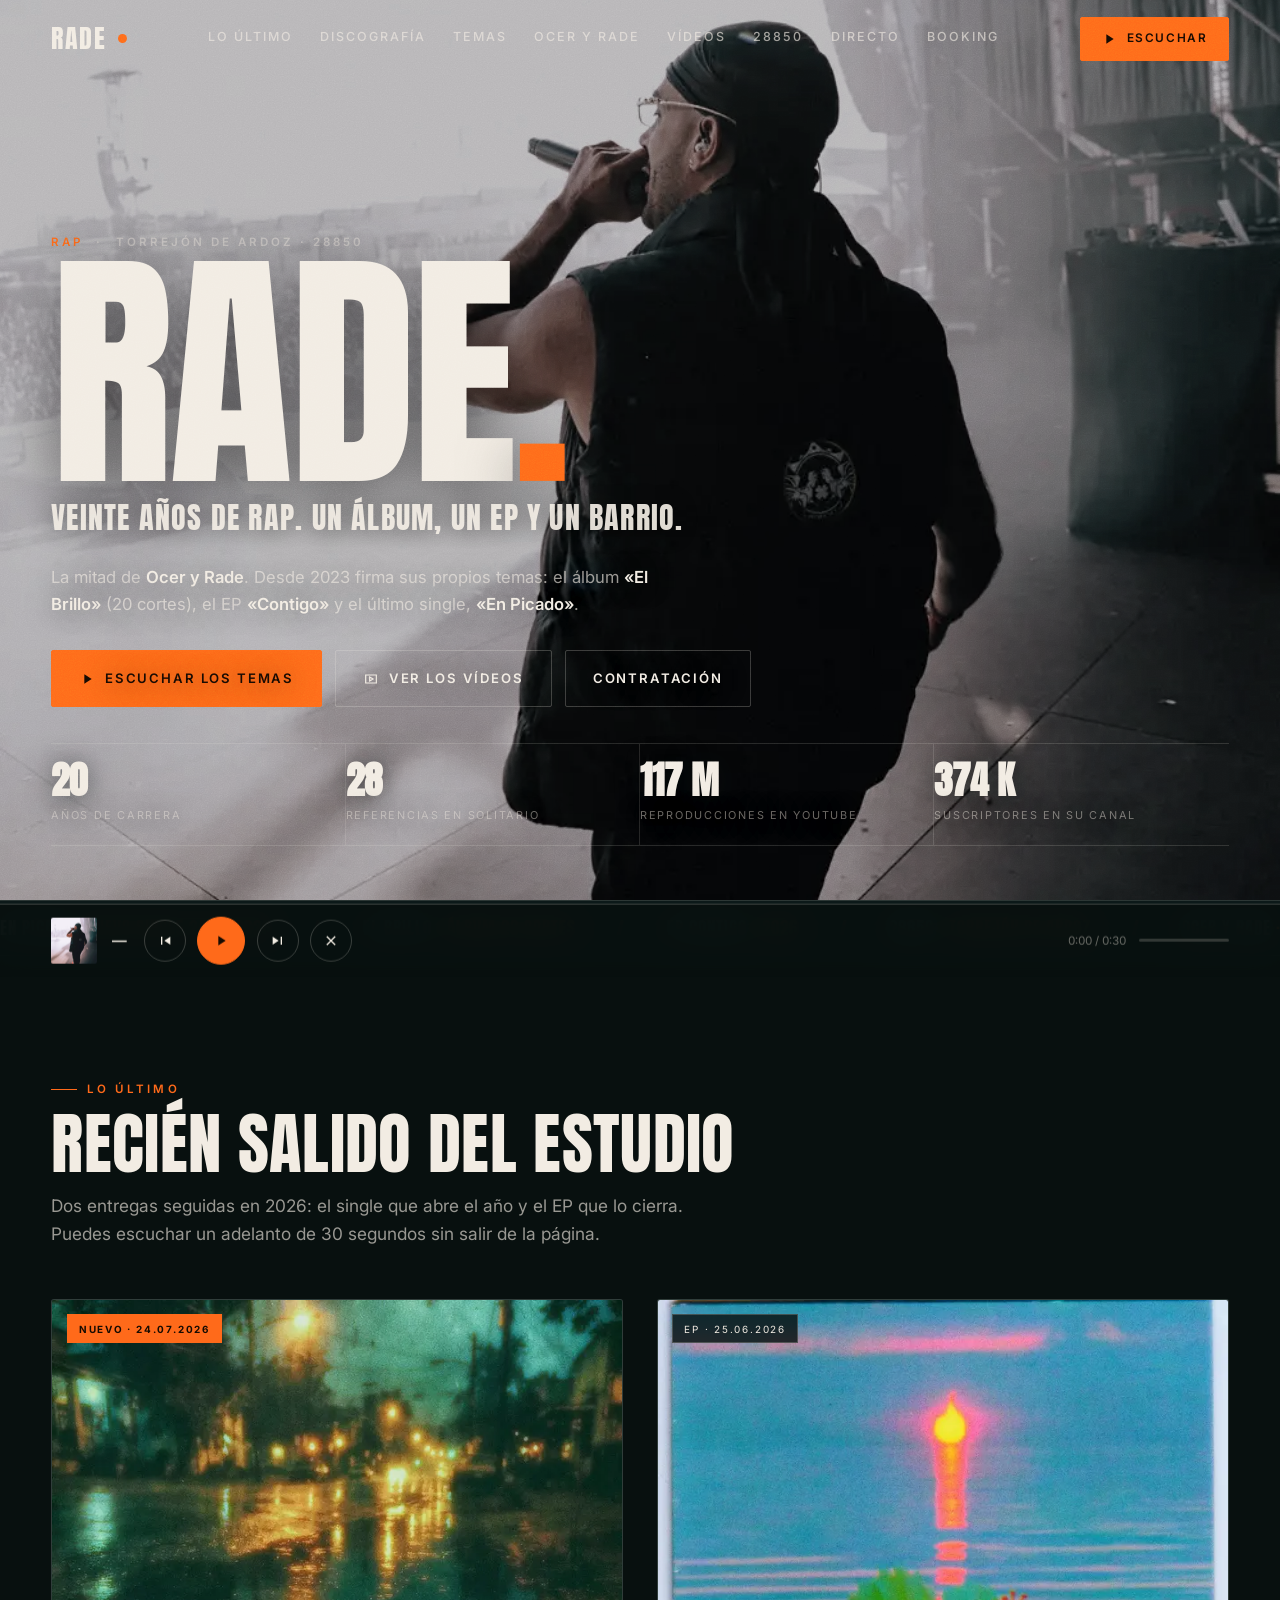
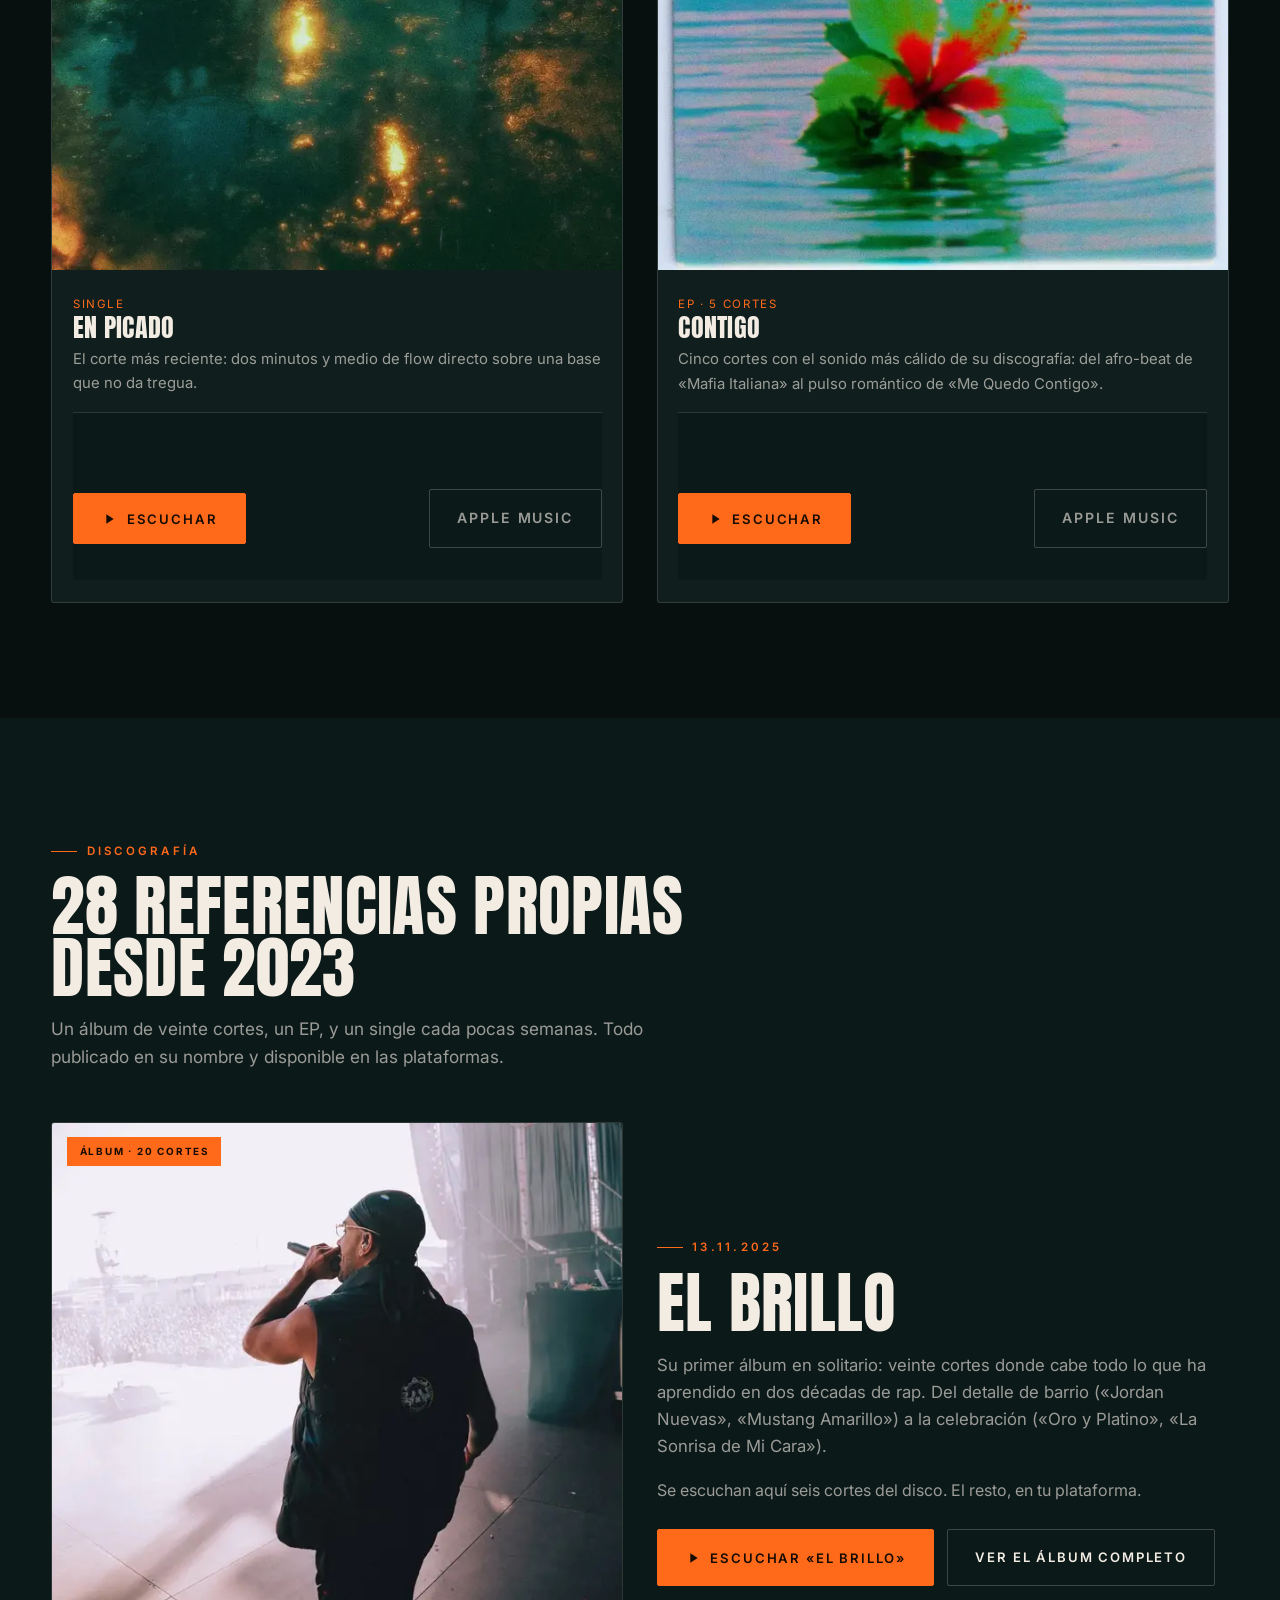
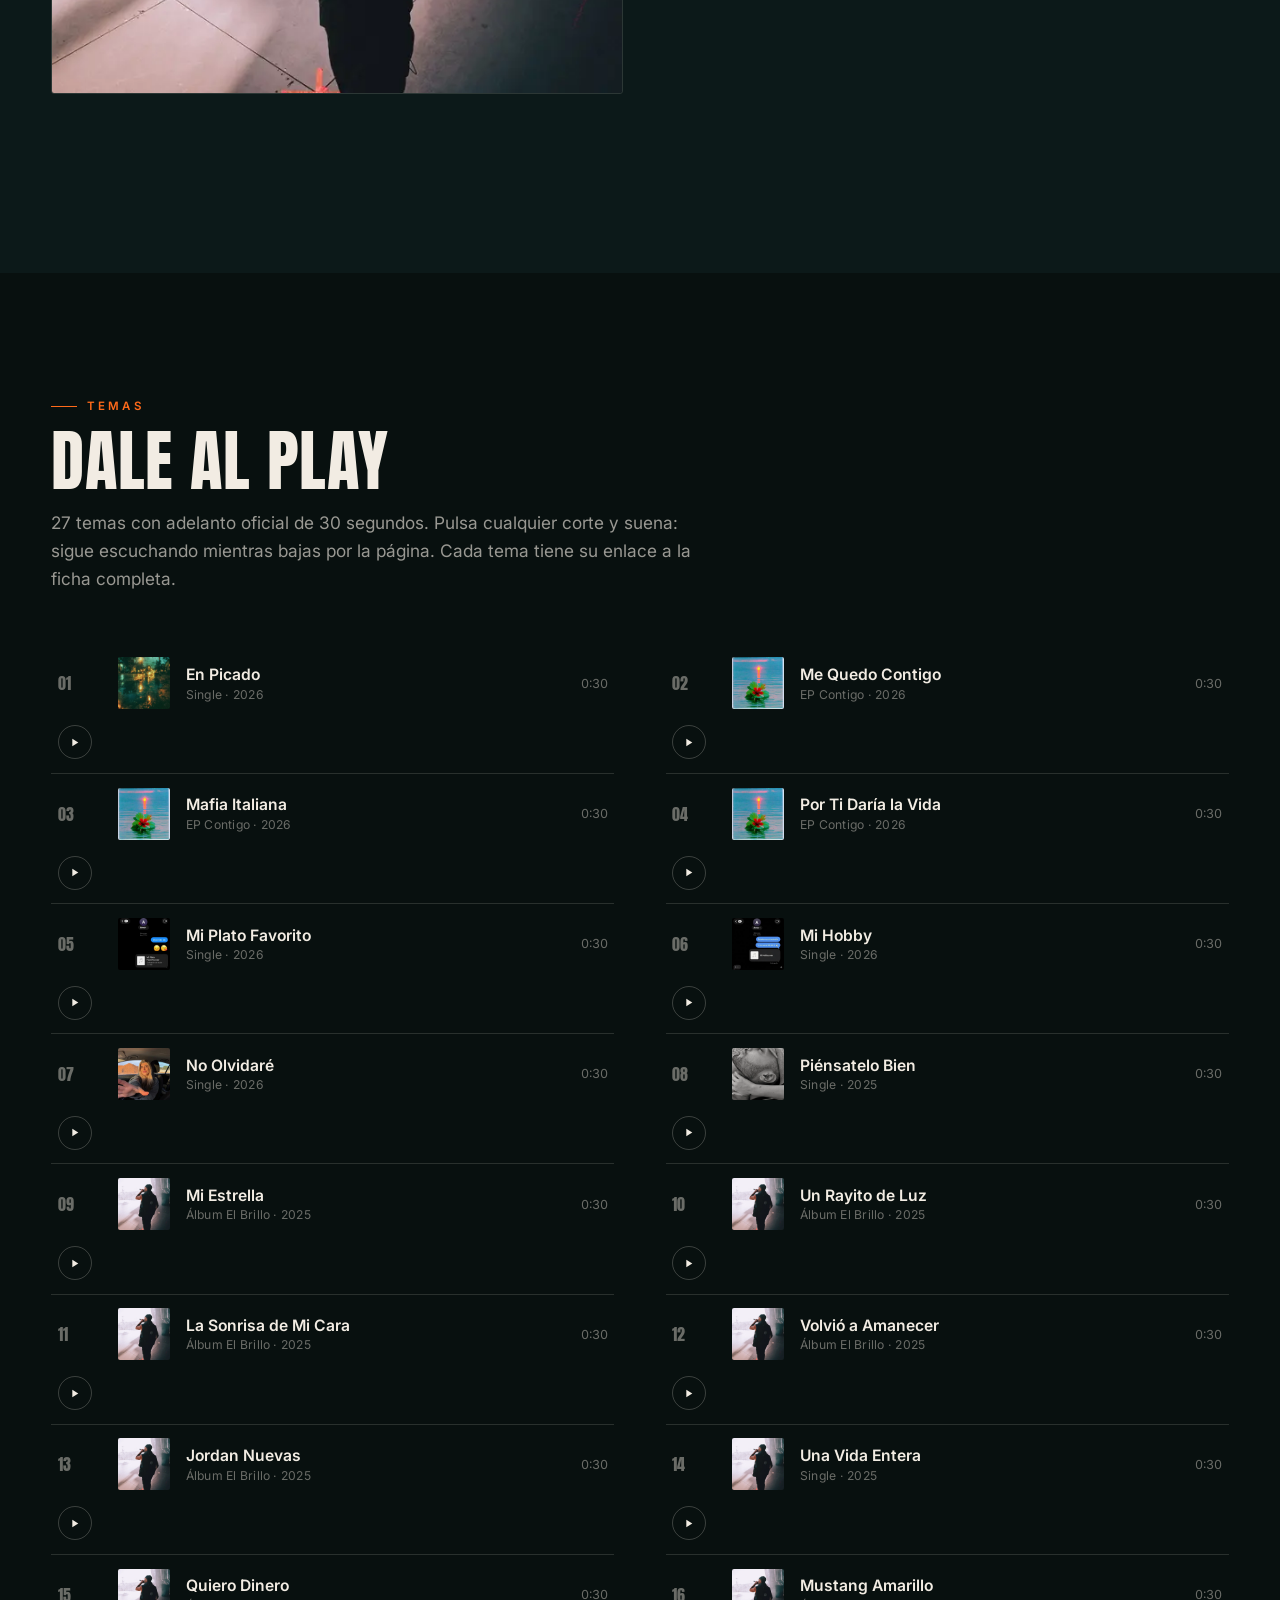
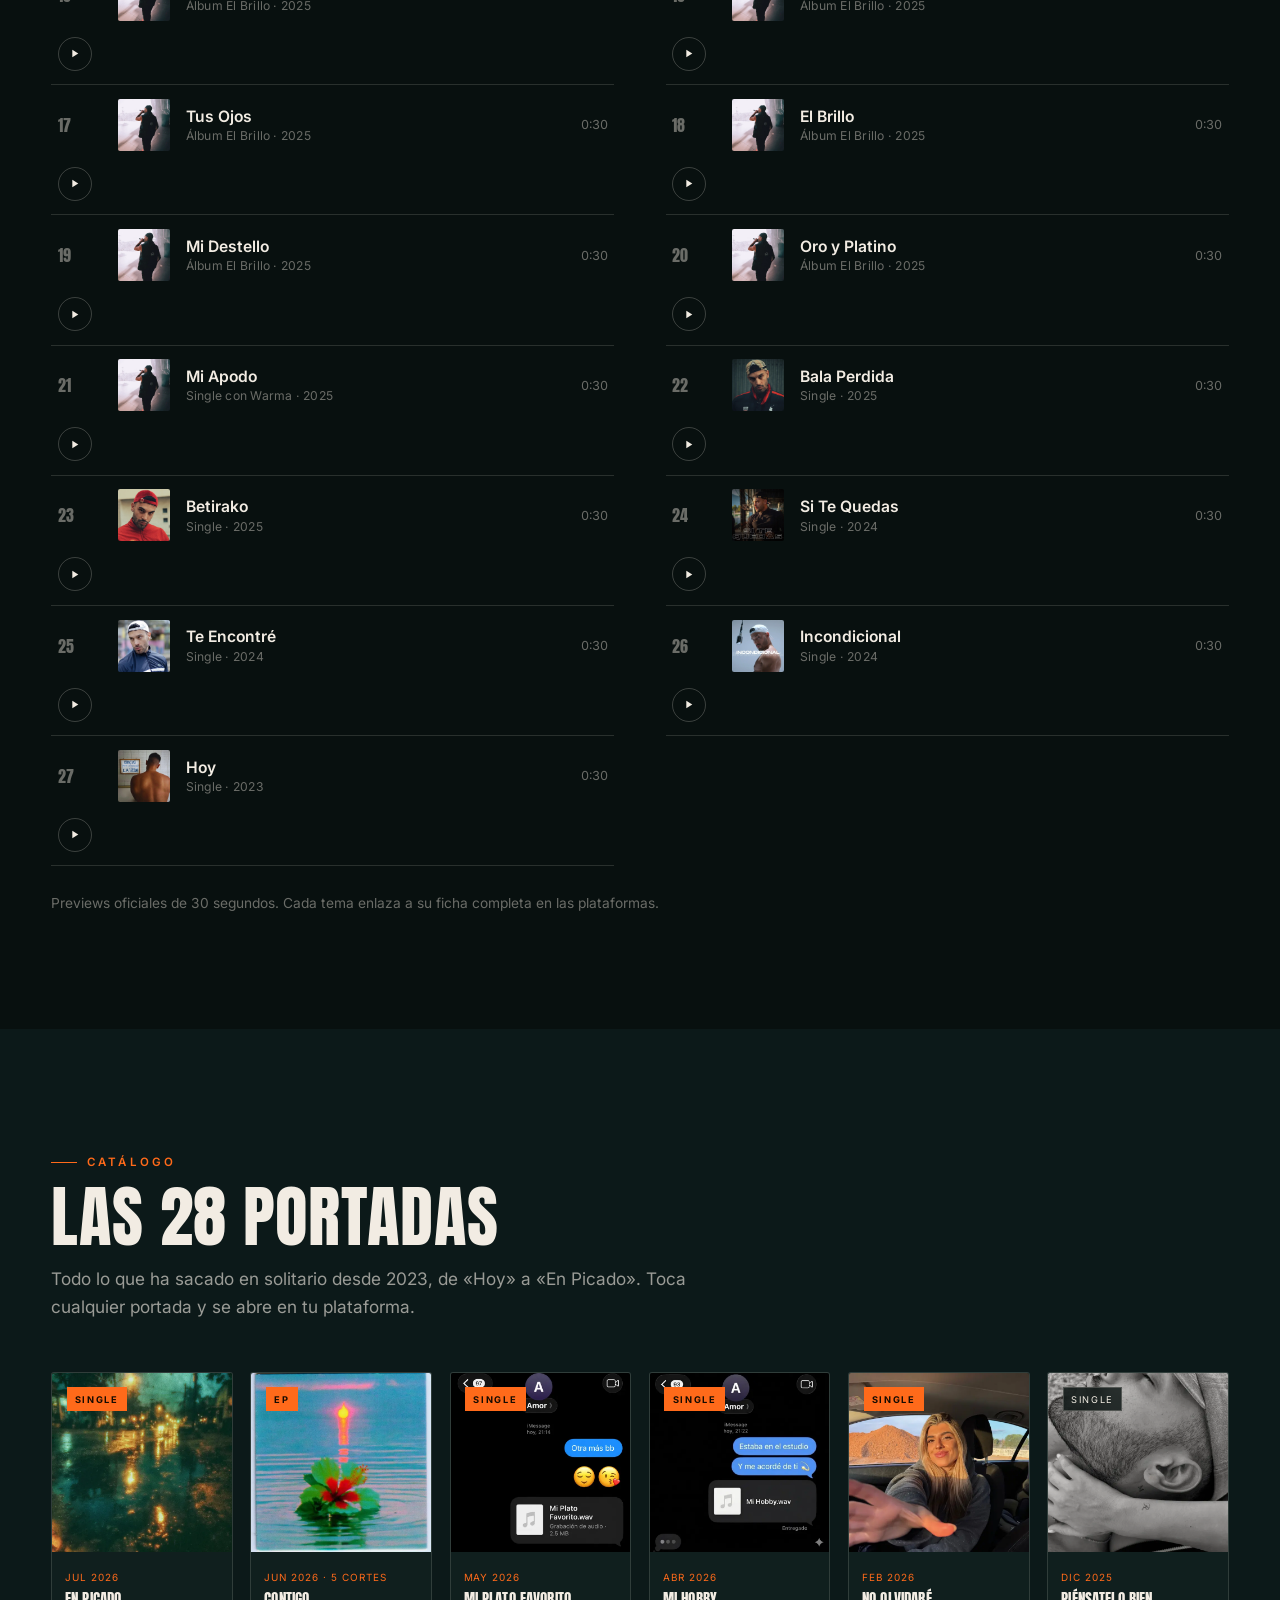
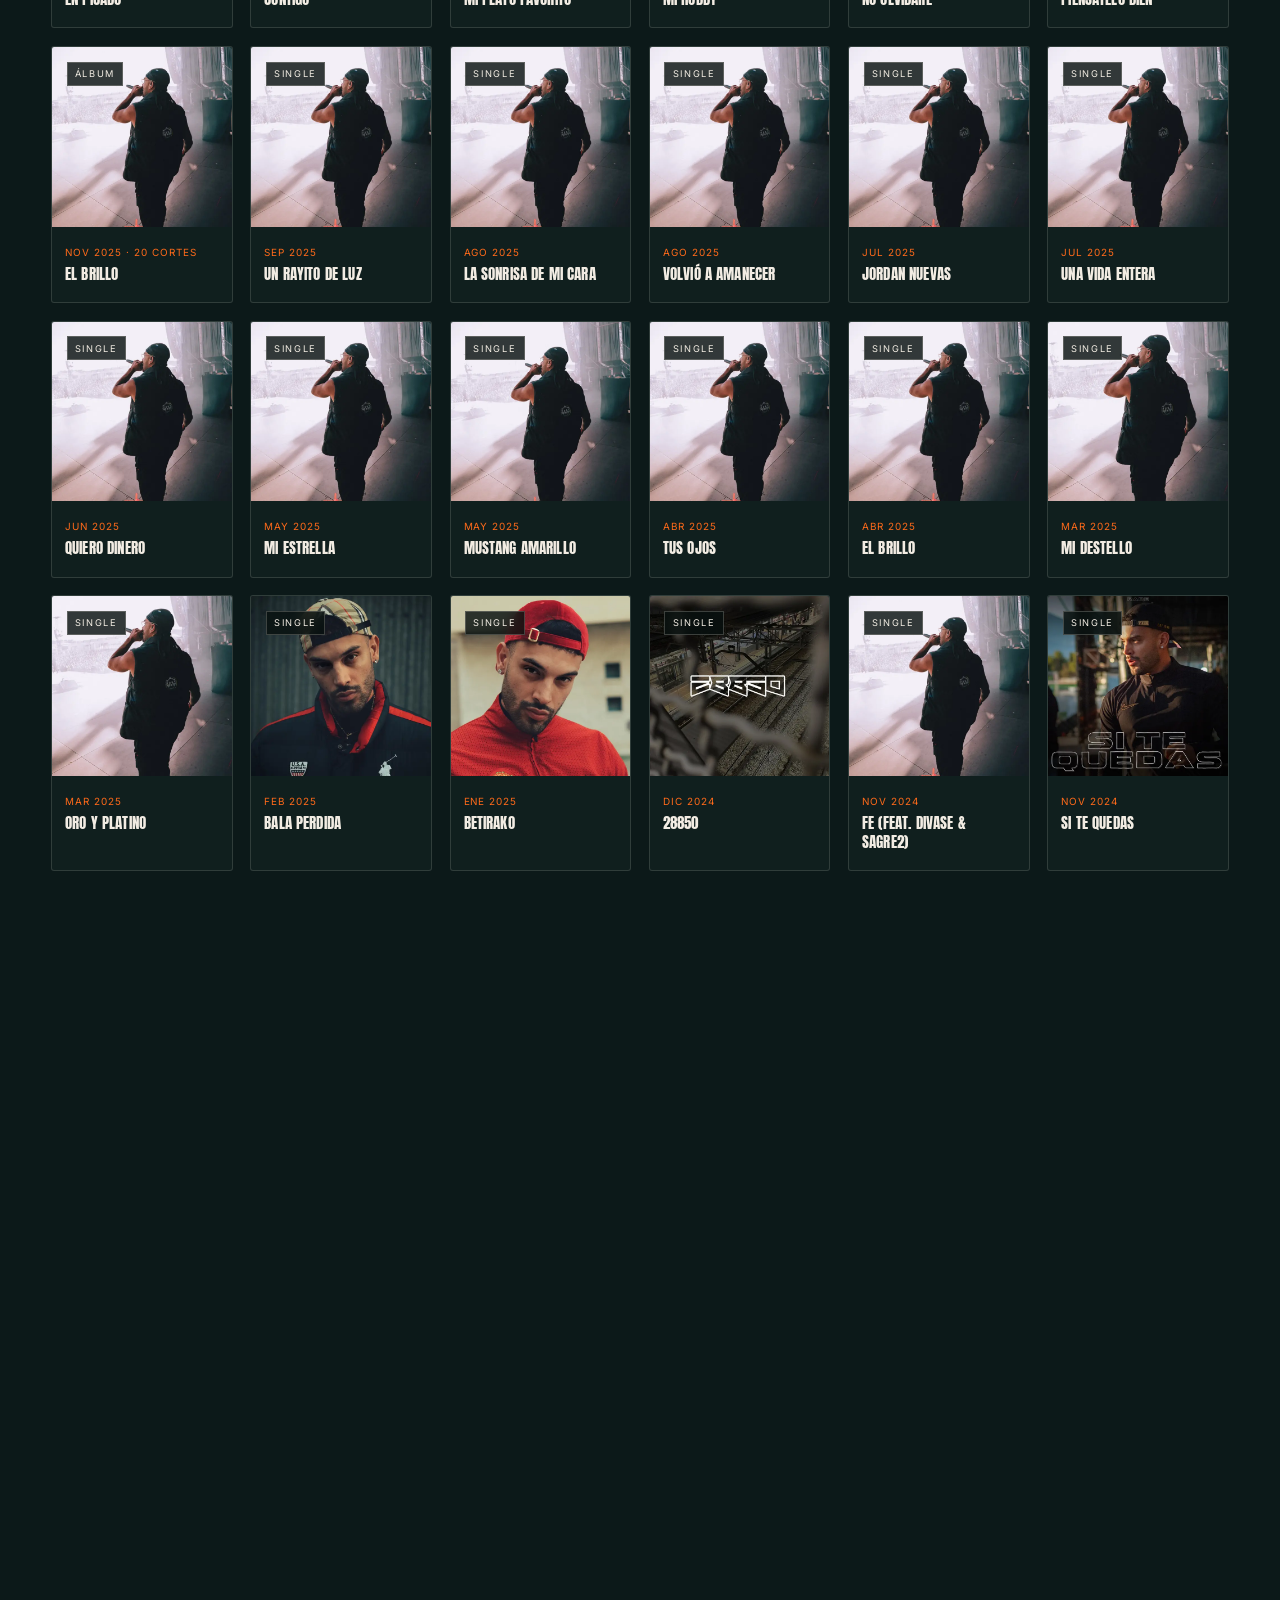
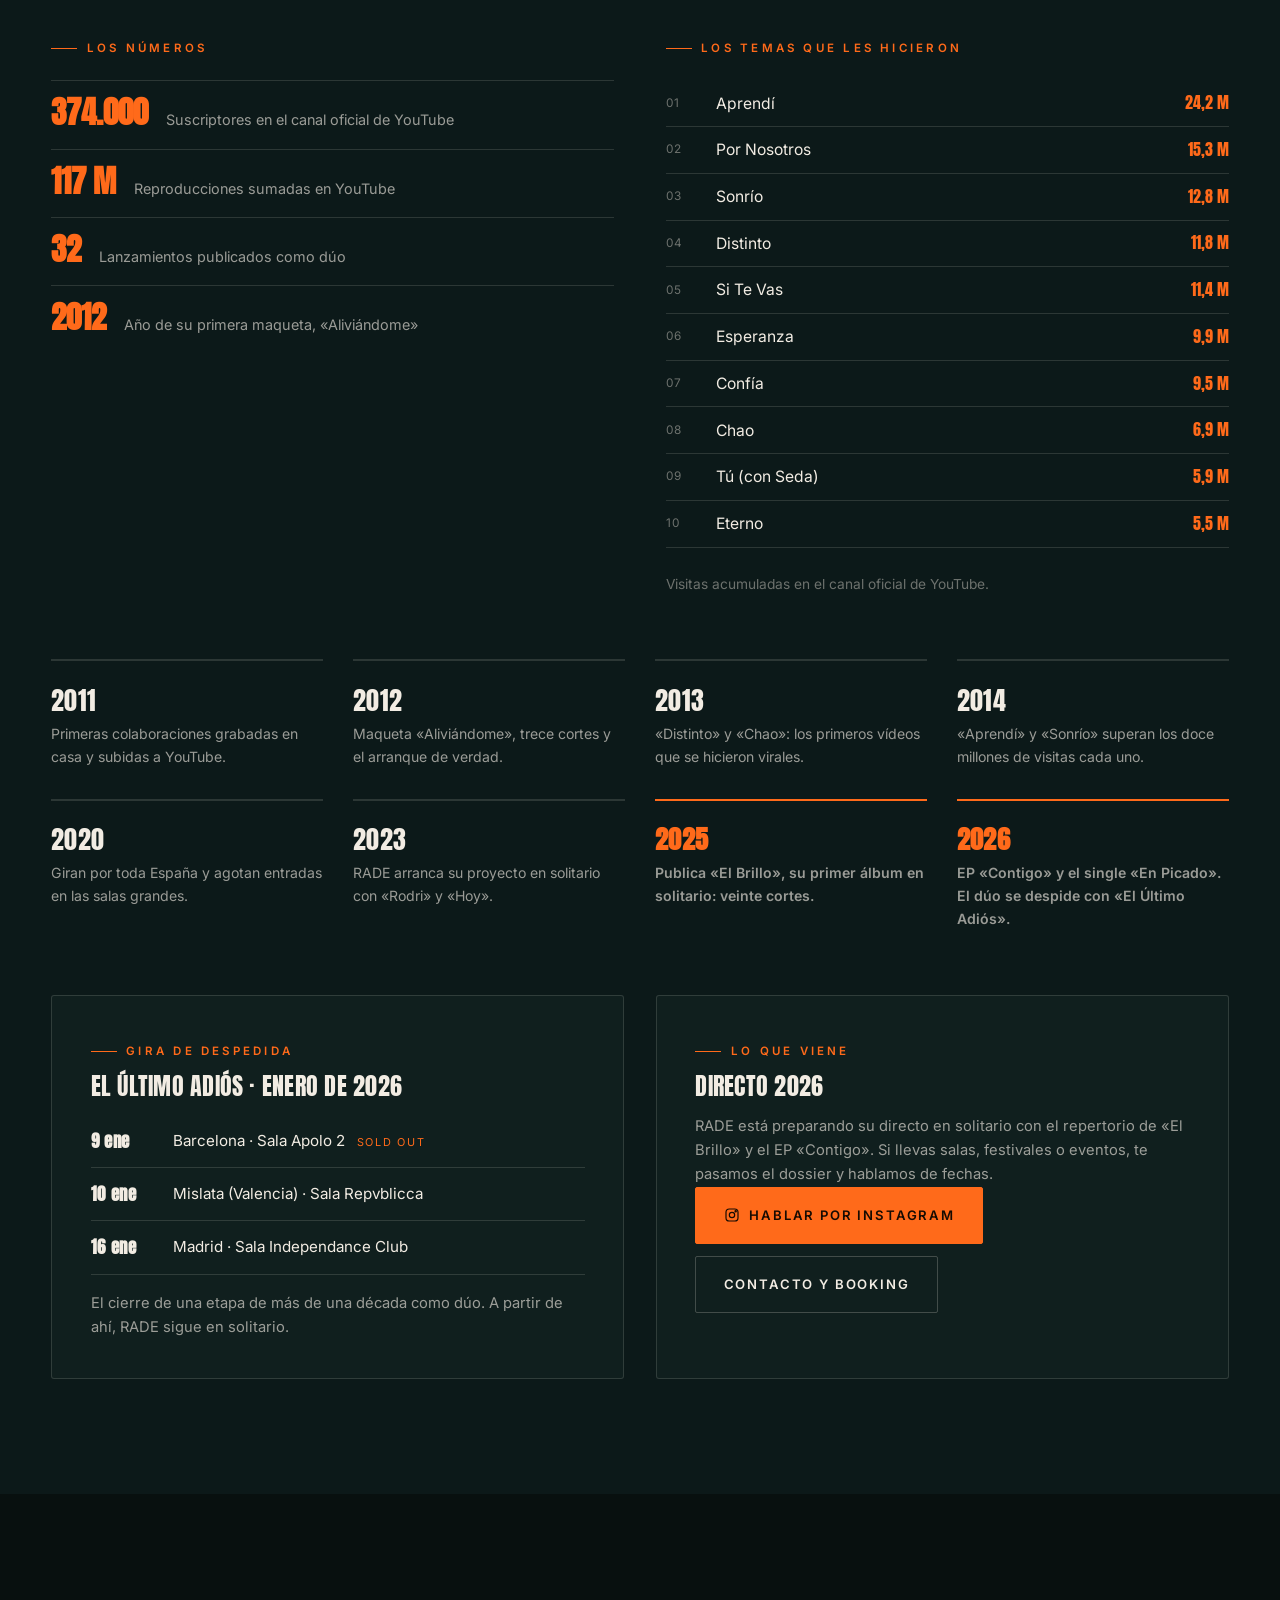
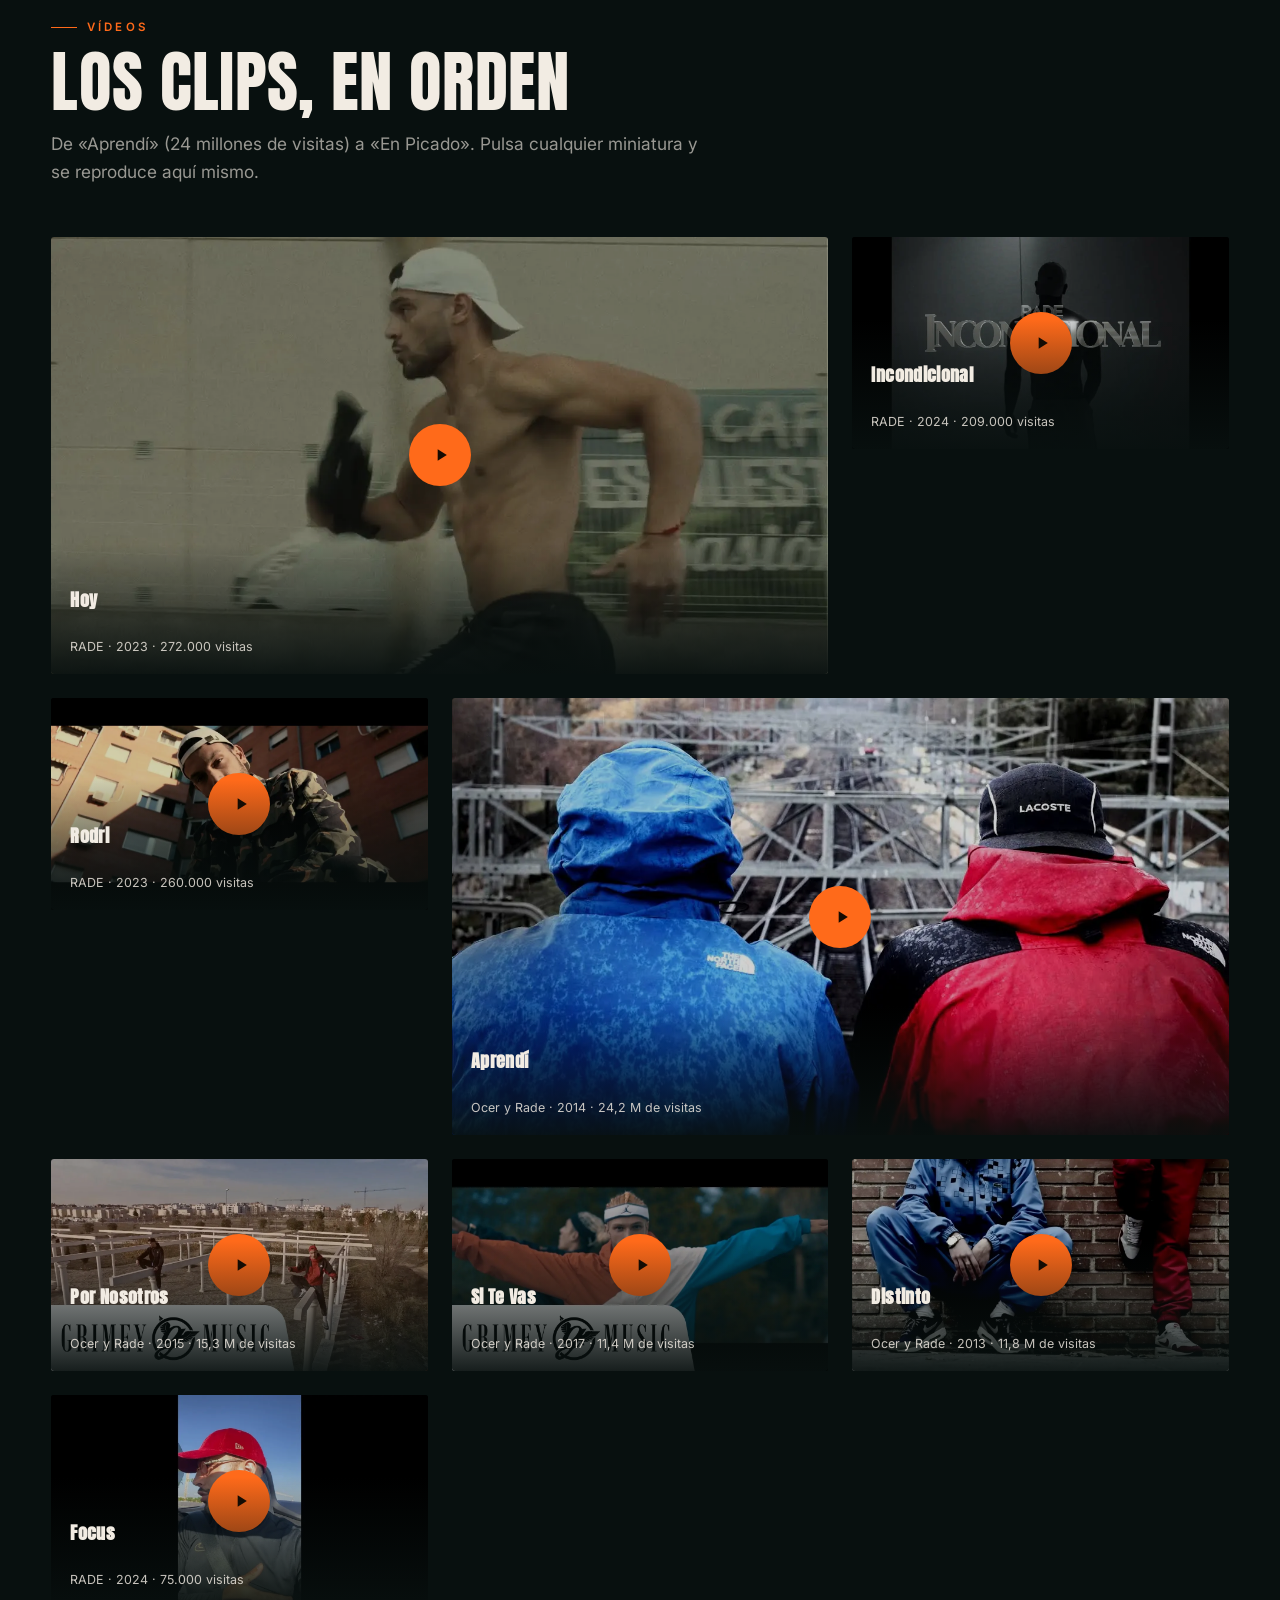
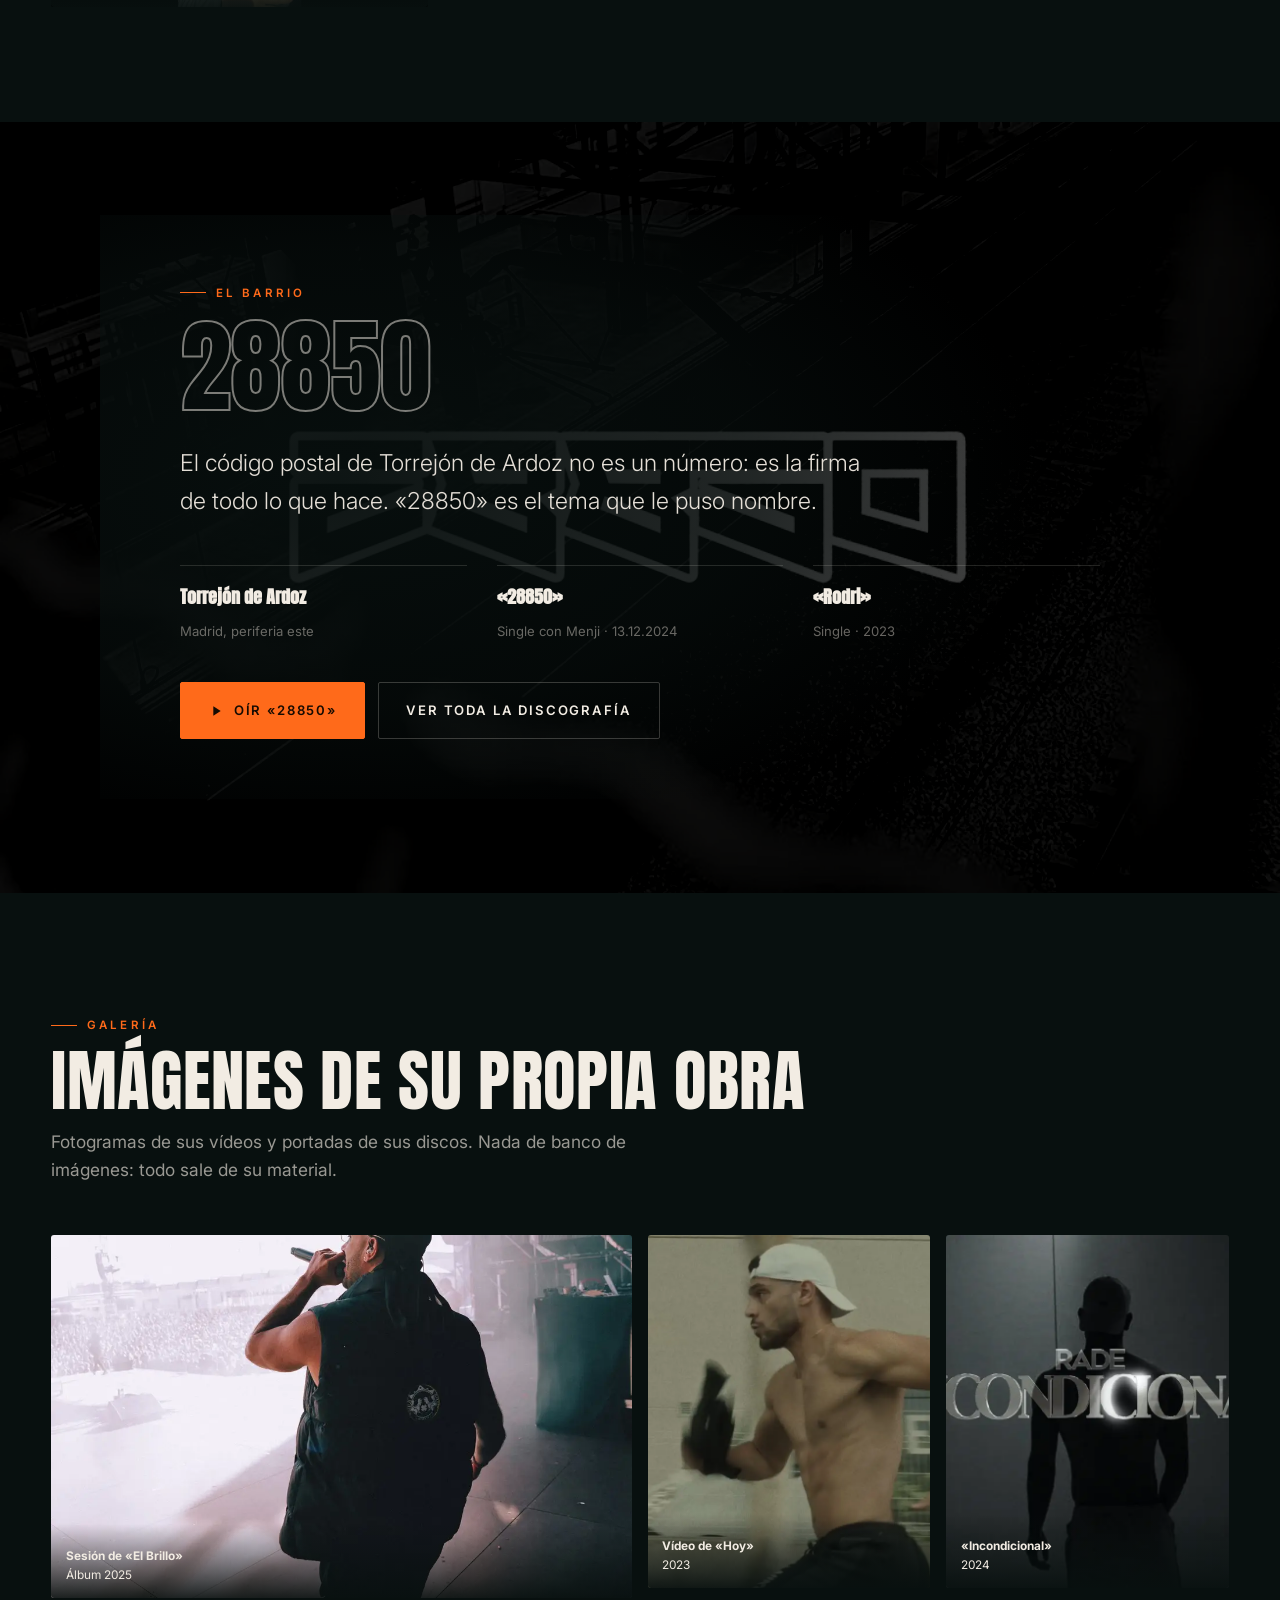
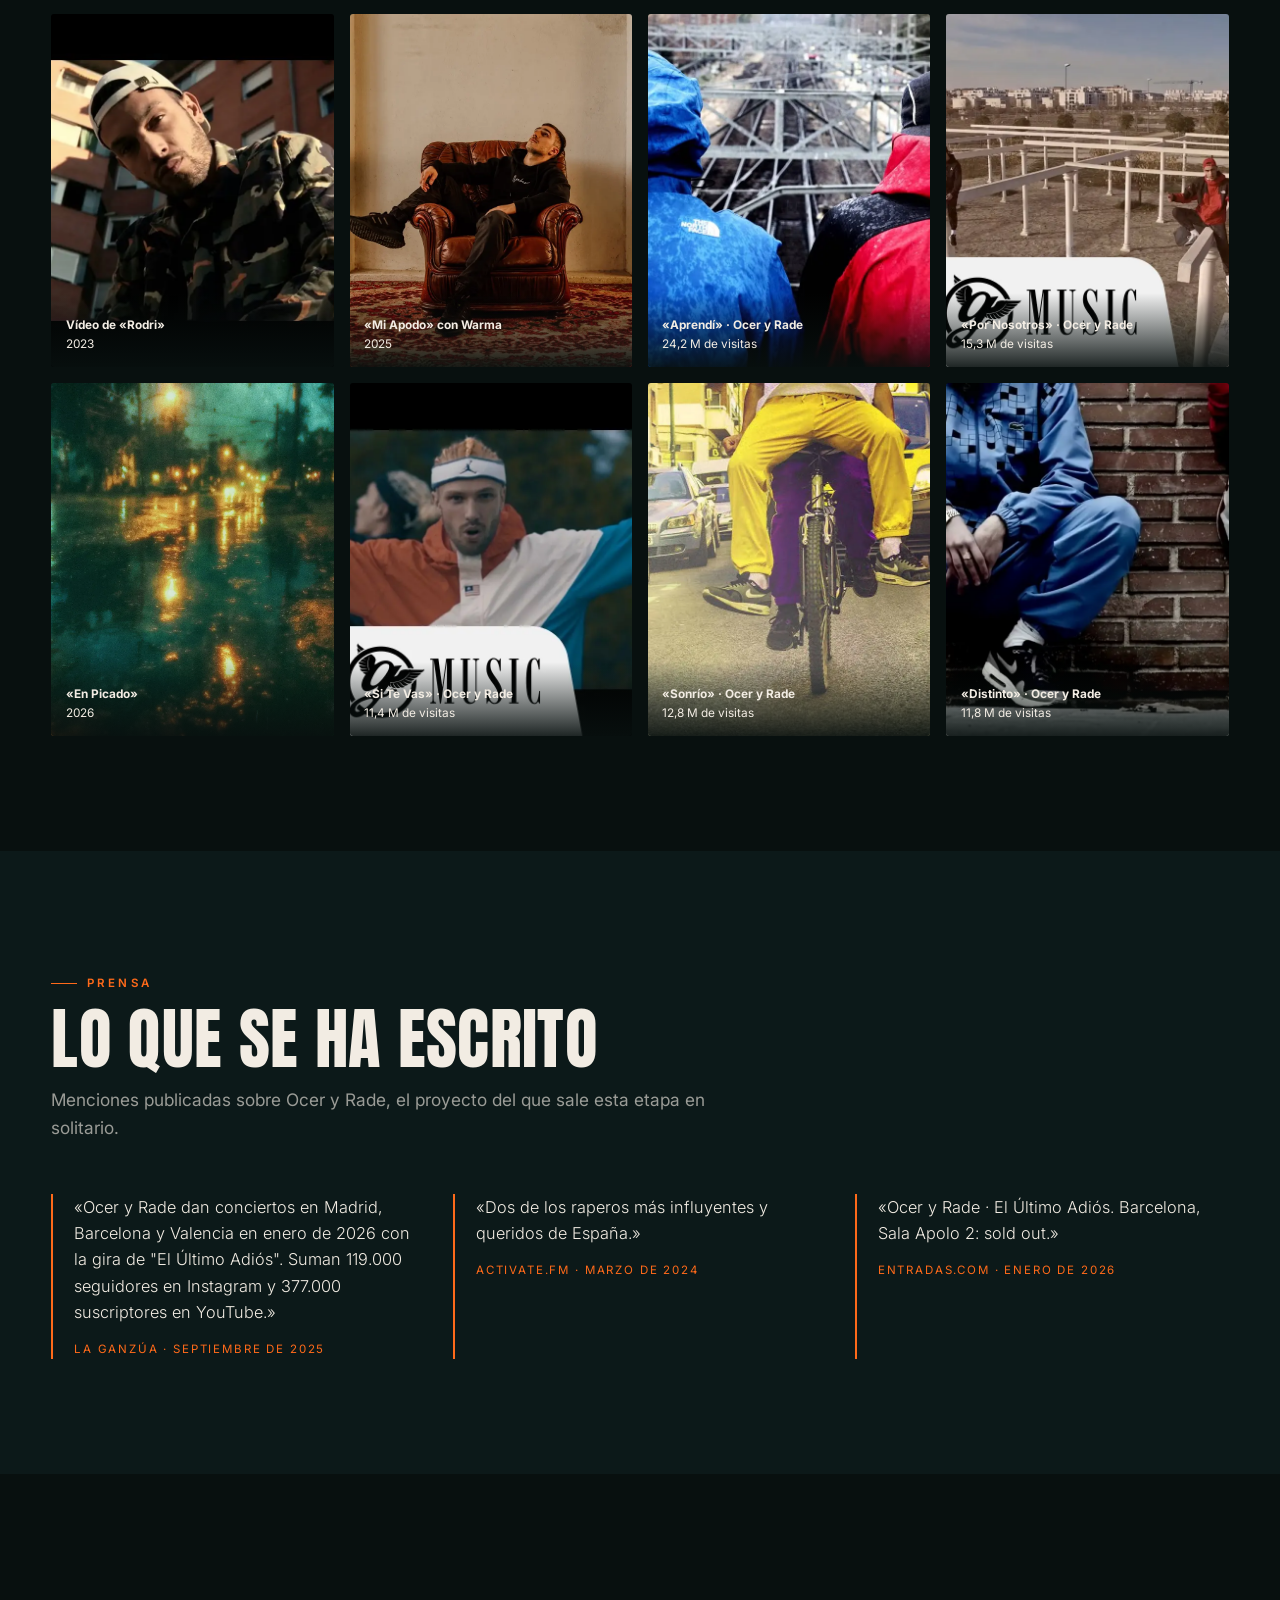
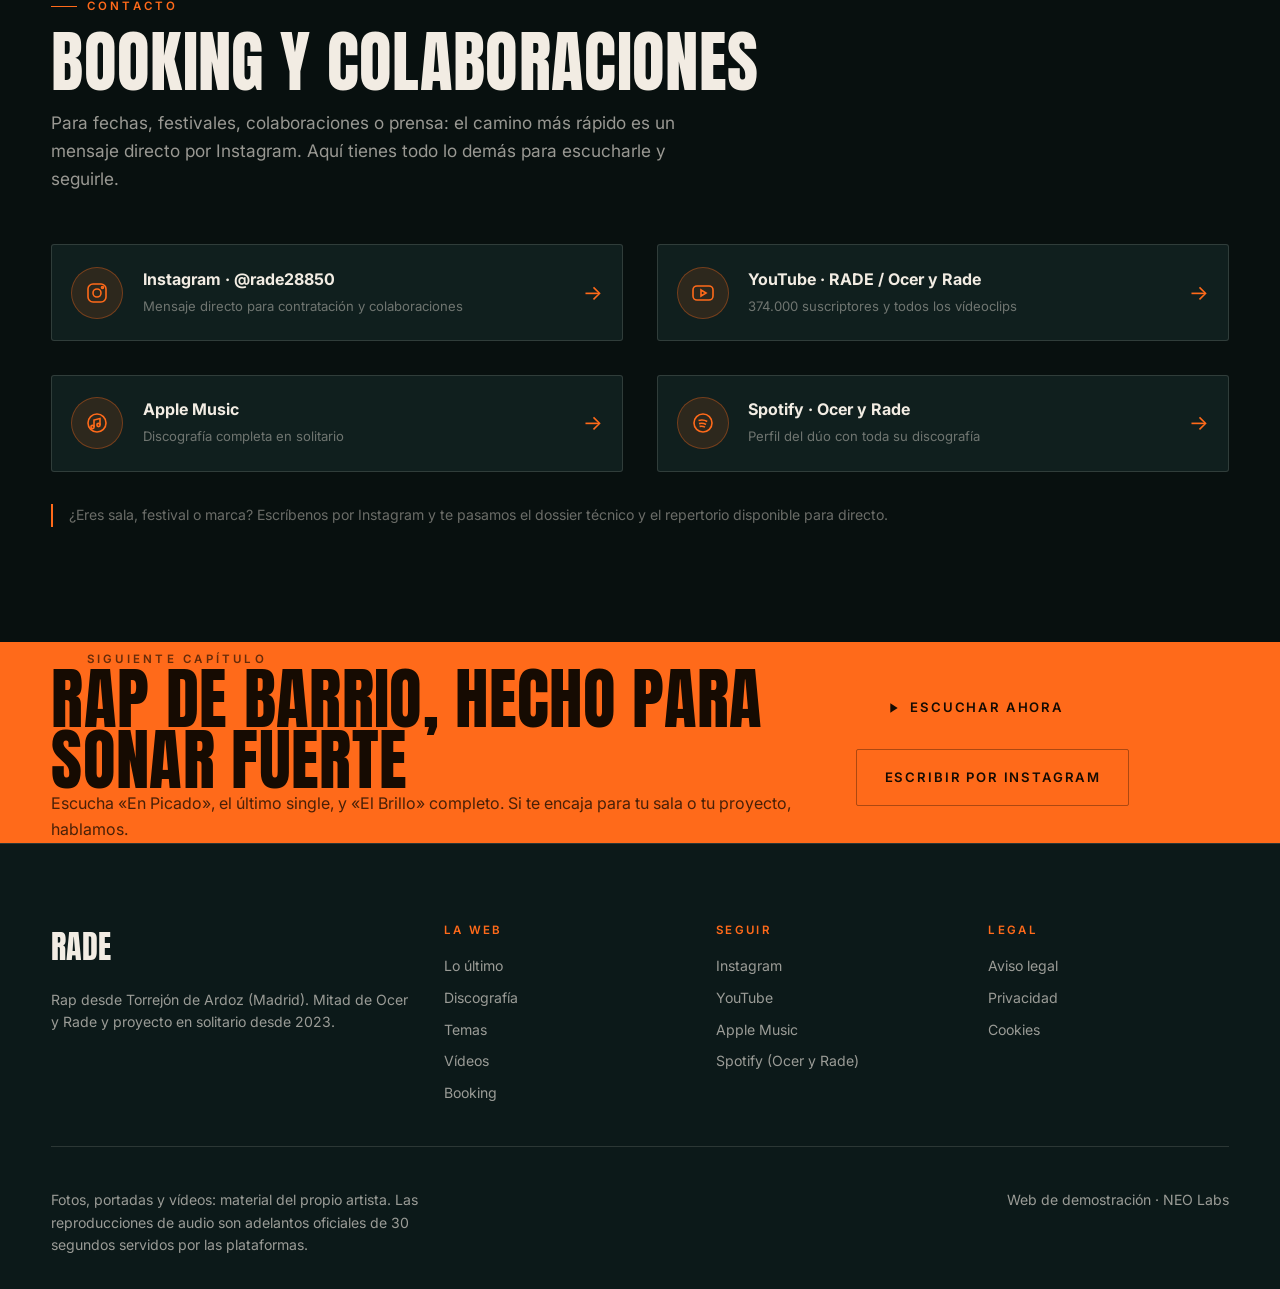
==== commit 7c1edd03: "RADE: reproductor antes del catalogo y rejilla a 6 por fila" ====
--- a/index.html
+++ b/index.html
@@ -200,149 +200,6 @@
       </div>
     </div>
 
-<div class="cuatro rv">
-<a class="tarjeta rv" href="https://music.apple.com/es/album/en-picado-single/6789620909?uo=4" target="_blank" rel="noopener">
-  <div class="arte"><span class="etiqueta nueva">Single</span><img src="assets/portadas/solo-en-picado-single.webp" alt="Portada de En Picado" loading="lazy"></div>
-  <div class="cuerpo"><span class="meta">jul 2026</span>
-  <h3>En Picado</h3></div>
-</a>
-<a class="tarjeta rv" href="https://music.apple.com/es/album/contigo-ep/6778869779?uo=4" target="_blank" rel="noopener">
-  <div class="arte"><span class="etiqueta nueva">EP</span><img src="assets/portadas/solo-contigo-ep.webp" alt="Portada de Contigo" loading="lazy"></div>
-  <div class="cuerpo"><span class="meta">jun 2026 · 5 cortes</span>
-  <h3>Contigo</h3></div>
-</a>
-<a class="tarjeta rv" href="https://music.apple.com/es/album/mi-plato-favorito-single/6766515440?uo=4" target="_blank" rel="noopener">
-  <div class="arte"><span class="etiqueta nueva">Single</span><img src="assets/portadas/solo-mi-plato-favorito-single.webp" alt="Portada de Mi Plato Favorito" loading="lazy"></div>
-  <div class="cuerpo"><span class="meta">may 2026</span>
-  <h3>Mi Plato Favorito</h3></div>
-</a>
-<a class="tarjeta rv" href="https://music.apple.com/es/album/mi-hobby-single/1894275287?uo=4" target="_blank" rel="noopener">
-  <div class="arte"><span class="etiqueta nueva">Single</span><img src="assets/portadas/solo-mi-hobby-single.webp" alt="Portada de Mi Hobby" loading="lazy"></div>
-  <div class="cuerpo"><span class="meta">abr 2026</span>
-  <h3>Mi Hobby</h3></div>
-</a>
-<a class="tarjeta rv" href="https://music.apple.com/es/album/no-olvidar%C3%A9-single/1877208854?uo=4" target="_blank" rel="noopener">
-  <div class="arte"><span class="etiqueta nueva">Single</span><img src="assets/portadas/solo-no-olvidare-single.webp" alt="Portada de No Olvidaré" loading="lazy"></div>
-  <div class="cuerpo"><span class="meta">feb 2026</span>
-  <h3>No Olvidaré</h3></div>
-</a>
-<a class="tarjeta rv" href="https://music.apple.com/es/album/pi%C3%A9nsatelo-bien-single/1852588284?uo=4" target="_blank" rel="noopener">
-  <div class="arte"><span class="etiqueta ">Single</span><img src="assets/portadas/solo-piensatelo-bien-single.webp" alt="Portada de Piénsatelo Bien" loading="lazy"></div>
-  <div class="cuerpo"><span class="meta">dic 2025</span>
-  <h3>Piénsatelo Bien</h3></div>
-</a>
-<a class="tarjeta rv" href="https://music.apple.com/es/album/el-brillo/1849971363?uo=4" target="_blank" rel="noopener">
-  <div class="arte"><span class="etiqueta ">Álbum</span><img src="assets/portadas/solo-el-brillo-single.webp" alt="Portada de El Brillo" loading="lazy"></div>
-  <div class="cuerpo"><span class="meta">nov 2025 · 20 cortes</span>
-  <h3>El Brillo</h3></div>
-</a>
-<a class="tarjeta rv" href="https://music.apple.com/es/album/un-rayito-de-luz-single/1839910138?uo=4" target="_blank" rel="noopener">
-  <div class="arte"><span class="etiqueta ">Single</span><img src="assets/portadas/solo-un-rayito-de-luz-single.webp" alt="Portada de Un Rayito de Luz" loading="lazy"></div>
-  <div class="cuerpo"><span class="meta">sep 2025</span>
-  <h3>Un Rayito de Luz</h3></div>
-</a>
-<a class="tarjeta rv" href="https://music.apple.com/es/album/la-sonrisa-de-mi-cara-single/1832006982?uo=4" target="_blank" rel="noopener">
-  <div class="arte"><span class="etiqueta ">Single</span><img src="assets/portadas/solo-la-sonrisa-de-mi-cara-single.webp" alt="Portada de La Sonrisa de Mi Cara" loading="lazy"></div>
-  <div class="cuerpo"><span class="meta">ago 2025</span>
-  <h3>La Sonrisa de Mi Cara</h3></div>
-</a>
-<a class="tarjeta rv" href="https://music.apple.com/es/album/volvi%C3%B3-a-amanecer-single/1828261384?uo=4" target="_blank" rel="noopener">
-  <div class="arte"><span class="etiqueta ">Single</span><img src="assets/portadas/solo-volvio-a-amanecer-single.webp" alt="Portada de Volvió a Amanecer" loading="lazy"></div>
-  <div class="cuerpo"><span class="meta">ago 2025</span>
-  <h3>Volvió a Amanecer</h3></div>
-</a>
-<a class="tarjeta rv" href="https://music.apple.com/es/album/jordan-nuevas-single/1824237099?uo=4" target="_blank" rel="noopener">
-  <div class="arte"><span class="etiqueta ">Single</span><img src="assets/portadas/solo-jordan-nuevas-single.webp" alt="Portada de Jordan Nuevas" loading="lazy"></div>
-  <div class="cuerpo"><span class="meta">jul 2025</span>
-  <h3>Jordan Nuevas</h3></div>
-</a>
-<a class="tarjeta rv" href="https://music.apple.com/es/album/una-vida-entera-single/1821478197?uo=4" target="_blank" rel="noopener">
-  <div class="arte"><span class="etiqueta ">Single</span><img src="assets/portadas/solo-una-vida-entera-single.webp" alt="Portada de Una Vida Entera" loading="lazy"></div>
-  <div class="cuerpo"><span class="meta">jul 2025</span>
-  <h3>Una Vida Entera</h3></div>
-</a>
-<a class="tarjeta rv" href="https://music.apple.com/es/album/quiero-dinero-single/1818343952?uo=4" target="_blank" rel="noopener">
-  <div class="arte"><span class="etiqueta ">Single</span><img src="assets/portadas/solo-quiero-dinero-single.webp" alt="Portada de Quiero Dinero" loading="lazy"></div>
-  <div class="cuerpo"><span class="meta">jun 2025</span>
-  <h3>Quiero Dinero</h3></div>
-</a>
-<a class="tarjeta rv" href="https://music.apple.com/es/album/mi-estrella-single/1814856269?uo=4" target="_blank" rel="noopener">
-  <div class="arte"><span class="etiqueta ">Single</span><img src="assets/portadas/solo-mi-estrella-single.webp" alt="Portada de Mi Estrella" loading="lazy"></div>
-  <div class="cuerpo"><span class="meta">may 2025</span>
-  <h3>Mi Estrella</h3></div>
-</a>
-<a class="tarjeta rv" href="https://music.apple.com/es/album/mustang-amarillo-single/1810244998?uo=4" target="_blank" rel="noopener">
-  <div class="arte"><span class="etiqueta ">Single</span><img src="assets/portadas/solo-mustang-amarillo-single.webp" alt="Portada de Mustang Amarillo" loading="lazy"></div>
-  <div class="cuerpo"><span class="meta">may 2025</span>
-  <h3>Mustang Amarillo</h3></div>
-</a>
-<a class="tarjeta rv" href="https://music.apple.com/es/album/tus-ojos-single/1806330433?uo=4" target="_blank" rel="noopener">
-  <div class="arte"><span class="etiqueta ">Single</span><img src="assets/portadas/solo-tus-ojos-single.webp" alt="Portada de Tus Ojos" loading="lazy"></div>
-  <div class="cuerpo"><span class="meta">abr 2025</span>
-  <h3>Tus Ojos</h3></div>
-</a>
-<a class="tarjeta rv" href="https://music.apple.com/es/album/el-brillo-single/1803387856?uo=4" target="_blank" rel="noopener">
-  <div class="arte"><span class="etiqueta ">Single</span><img src="assets/portadas/solo-el-brillo-single.webp" alt="Portada de El Brillo" loading="lazy"></div>
-  <div class="cuerpo"><span class="meta">abr 2025</span>
-  <h3>El Brillo</h3></div>
-</a>
-<a class="tarjeta rv" href="https://music.apple.com/es/album/mi-destello-single/1796831972?uo=4" target="_blank" rel="noopener">
-  <div class="arte"><span class="etiqueta ">Single</span><img src="assets/portadas/solo-mi-destello-single.webp" alt="Portada de Mi Destello" loading="lazy"></div>
-  <div class="cuerpo"><span class="meta">mar 2025</span>
-  <h3>Mi Destello</h3></div>
-</a>
-<a class="tarjeta rv" href="https://music.apple.com/es/album/oro-y-platino-single/1796831924?uo=4" target="_blank" rel="noopener">
-  <div class="arte"><span class="etiqueta ">Single</span><img src="assets/portadas/solo-oro-y-platino-single.webp" alt="Portada de Oro y Platino" loading="lazy"></div>
-  <div class="cuerpo"><span class="meta">mar 2025</span>
-  <h3>Oro y Platino</h3></div>
-</a>
-<a class="tarjeta rv" href="https://music.apple.com/es/album/bala-perdida-single/1794812972?uo=4" target="_blank" rel="noopener">
-  <div class="arte"><span class="etiqueta ">Single</span><img src="assets/portadas/solo-bala-perdida-single.webp" alt="Portada de Bala Perdida" loading="lazy"></div>
-  <div class="cuerpo"><span class="meta">feb 2025</span>
-  <h3>Bala Perdida</h3></div>
-</a>
-<a class="tarjeta rv" href="https://music.apple.com/es/album/betirako-single/1784735044?uo=4" target="_blank" rel="noopener">
-  <div class="arte"><span class="etiqueta ">Single</span><img src="assets/portadas/solo-betirako-single.webp" alt="Portada de Betirako" loading="lazy"></div>
-  <div class="cuerpo"><span class="meta">ene 2025</span>
-  <h3>Betirako</h3></div>
-</a>
-<a class="tarjeta rv" href="https://music.apple.com/es/album/28850-single/1781075454?uo=4" target="_blank" rel="noopener">
-  <div class="arte"><span class="etiqueta ">Single</span><img src="assets/portadas/solo-28850-single.webp" alt="Portada de 28850" loading="lazy"></div>
-  <div class="cuerpo"><span class="meta">dic 2024</span>
-  <h3>28850</h3></div>
-</a>
-<a class="tarjeta rv" href="https://music.apple.com/es/album/fe-feat-divase-sagre2-single/1861765154?uo=4" target="_blank" rel="noopener">
-  <div class="arte"><span class="etiqueta ">Single</span><img src="assets/portadas/solo-el-brillo.webp" alt="Portada de Fe (feat. Divase & Sagre2)" loading="lazy"></div>
-  <div class="cuerpo"><span class="meta">nov 2024</span>
-  <h3>Fe (feat. Divase & Sagre2)</h3></div>
-</a>
-<a class="tarjeta rv" href="https://music.apple.com/es/album/si-te-quedas-single/1775739665?uo=4" target="_blank" rel="noopener">
-  <div class="arte"><span class="etiqueta ">Single</span><img src="assets/portadas/solo-si-te-quedas-single.webp" alt="Portada de Si Te Quedas" loading="lazy"></div>
-  <div class="cuerpo"><span class="meta">nov 2024</span>
-  <h3>Si Te Quedas</h3></div>
-</a>
-<a class="tarjeta rv" href="https://music.apple.com/es/album/focus-single/1745944452?uo=4" target="_blank" rel="noopener">
-  <div class="arte"><span class="etiqueta ">Single</span><img src="assets/portadas/solo-focus-single.webp" alt="Portada de Focus" loading="lazy"></div>
-  <div class="cuerpo"><span class="meta">may 2024</span>
-  <h3>Focus</h3></div>
-</a>
-<a class="tarjeta rv" href="https://music.apple.com/es/album/te-encontr%C3%A9-single/1739986517?uo=4" target="_blank" rel="noopener">
-  <div class="arte"><span class="etiqueta ">Single</span><img src="assets/portadas/solo-te-encontre-single.webp" alt="Portada de Te Encontré" loading="lazy"></div>
-  <div class="cuerpo"><span class="meta">abr 2024</span>
-  <h3>Te Encontré</h3></div>
-</a>
-<a class="tarjeta rv" href="https://music.apple.com/es/album/incondicional-single/1731097812?uo=4" target="_blank" rel="noopener">
-  <div class="arte"><span class="etiqueta ">Single</span><img src="assets/portadas/solo-incondicional-single.webp" alt="Portada de Incondicional" loading="lazy"></div>
-  <div class="cuerpo"><span class="meta">mar 2024</span>
-  <h3>Incondicional</h3></div>
-</a>
-<a class="tarjeta rv" href="https://music.apple.com/es/album/hoy-single/1709000385?uo=4" target="_blank" rel="noopener">
-  <div class="arte"><span class="etiqueta ">Single</span><img src="assets/portadas/solo-hoy-single.webp" alt="Portada de Hoy" loading="lazy"></div>
-  <div class="cuerpo"><span class="meta">nov 2023</span>
-  <h3>Hoy</h3></div>
-</a>
-</div>
-
   </div>
 </section>
 
@@ -583,6 +440,162 @@
   </div>
 </div>
 <audio id="audio" preload="none"></audio>
+
+
+<!-- ============ CATÁLOGO ============ -->
+<section class="pad oscuro" id="catalogo">
+  <div class="wrap">
+    <div class="cabecera-sec rv">
+      <span class="eyebrow">Catálogo</span>
+      <h2>Las 28 portadas</h2>
+      <p class="lead">Todo lo que ha sacado en solitario desde 2023, de «Hoy» a «En Picado». Toca cualquier portada y se abre en tu plataforma.</p>
+    </div>
+
+<div class="cuatro rv">
+<a class="tarjeta rv" href="https://music.apple.com/es/album/en-picado-single/6789620909?uo=4" target="_blank" rel="noopener">
+  <div class="arte"><span class="etiqueta nueva">Single</span><img src="assets/portadas/solo-en-picado-single.webp" alt="Portada de En Picado" loading="lazy"></div>
+  <div class="cuerpo"><span class="meta">jul 2026</span>
+  <h3>En Picado</h3></div>
+</a>
+<a class="tarjeta rv" href="https://music.apple.com/es/album/contigo-ep/6778869779?uo=4" target="_blank" rel="noopener">
+  <div class="arte"><span class="etiqueta nueva">EP</span><img src="assets/portadas/solo-contigo-ep.webp" alt="Portada de Contigo" loading="lazy"></div>
+  <div class="cuerpo"><span class="meta">jun 2026 · 5 cortes</span>
+  <h3>Contigo</h3></div>
+</a>
+<a class="tarjeta rv" href="https://music.apple.com/es/album/mi-plato-favorito-single/6766515440?uo=4" target="_blank" rel="noopener">
+  <div class="arte"><span class="etiqueta nueva">Single</span><img src="assets/portadas/solo-mi-plato-favorito-single.webp" alt="Portada de Mi Plato Favorito" loading="lazy"></div>
+  <div class="cuerpo"><span class="meta">may 2026</span>
+  <h3>Mi Plato Favorito</h3></div>
+</a>
+<a class="tarjeta rv" href="https://music.apple.com/es/album/mi-hobby-single/1894275287?uo=4" target="_blank" rel="noopener">
+  <div class="arte"><span class="etiqueta nueva">Single</span><img src="assets/portadas/solo-mi-hobby-single.webp" alt="Portada de Mi Hobby" loading="lazy"></div>
+  <div class="cuerpo"><span class="meta">abr 2026</span>
+  <h3>Mi Hobby</h3></div>
+</a>
+<a class="tarjeta rv" href="https://music.apple.com/es/album/no-olvidar%C3%A9-single/1877208854?uo=4" target="_blank" rel="noopener">
+  <div class="arte"><span class="etiqueta nueva">Single</span><img src="assets/portadas/solo-no-olvidare-single.webp" alt="Portada de No Olvidaré" loading="lazy"></div>
+  <div class="cuerpo"><span class="meta">feb 2026</span>
+  <h3>No Olvidaré</h3></div>
+</a>
+<a class="tarjeta rv" href="https://music.apple.com/es/album/pi%C3%A9nsatelo-bien-single/1852588284?uo=4" target="_blank" rel="noopener">
+  <div class="arte"><span class="etiqueta ">Single</span><img src="assets/portadas/solo-piensatelo-bien-single.webp" alt="Portada de Piénsatelo Bien" loading="lazy"></div>
+  <div class="cuerpo"><span class="meta">dic 2025</span>
+  <h3>Piénsatelo Bien</h3></div>
+</a>
+<a class="tarjeta rv" href="https://music.apple.com/es/album/el-brillo/1849971363?uo=4" target="_blank" rel="noopener">
+  <div class="arte"><span class="etiqueta ">Álbum</span><img src="assets/portadas/solo-el-brillo-single.webp" alt="Portada de El Brillo" loading="lazy"></div>
+  <div class="cuerpo"><span class="meta">nov 2025 · 20 cortes</span>
+  <h3>El Brillo</h3></div>
+</a>
+<a class="tarjeta rv" href="https://music.apple.com/es/album/un-rayito-de-luz-single/1839910138?uo=4" target="_blank" rel="noopener">
+  <div class="arte"><span class="etiqueta ">Single</span><img src="assets/portadas/solo-un-rayito-de-luz-single.webp" alt="Portada de Un Rayito de Luz" loading="lazy"></div>
+  <div class="cuerpo"><span class="meta">sep 2025</span>
+  <h3>Un Rayito de Luz</h3></div>
+</a>
+<a class="tarjeta rv" href="https://music.apple.com/es/album/la-sonrisa-de-mi-cara-single/1832006982?uo=4" target="_blank" rel="noopener">
+  <div class="arte"><span class="etiqueta ">Single</span><img src="assets/portadas/solo-la-sonrisa-de-mi-cara-single.webp" alt="Portada de La Sonrisa de Mi Cara" loading="lazy"></div>
+  <div class="cuerpo"><span class="meta">ago 2025</span>
+  <h3>La Sonrisa de Mi Cara</h3></div>
+</a>
+<a class="tarjeta rv" href="https://music.apple.com/es/album/volvi%C3%B3-a-amanecer-single/1828261384?uo=4" target="_blank" rel="noopener">
+  <div class="arte"><span class="etiqueta ">Single</span><img src="assets/portadas/solo-volvio-a-amanecer-single.webp" alt="Portada de Volvió a Amanecer" loading="lazy"></div>
+  <div class="cuerpo"><span class="meta">ago 2025</span>
+  <h3>Volvió a Amanecer</h3></div>
+</a>
+<a class="tarjeta rv" href="https://music.apple.com/es/album/jordan-nuevas-single/1824237099?uo=4" target="_blank" rel="noopener">
+  <div class="arte"><span class="etiqueta ">Single</span><img src="assets/portadas/solo-jordan-nuevas-single.webp" alt="Portada de Jordan Nuevas" loading="lazy"></div>
+  <div class="cuerpo"><span class="meta">jul 2025</span>
+  <h3>Jordan Nuevas</h3></div>
+</a>
+<a class="tarjeta rv" href="https://music.apple.com/es/album/una-vida-entera-single/1821478197?uo=4" target="_blank" rel="noopener">
+  <div class="arte"><span class="etiqueta ">Single</span><img src="assets/portadas/solo-una-vida-entera-single.webp" alt="Portada de Una Vida Entera" loading="lazy"></div>
+  <div class="cuerpo"><span class="meta">jul 2025</span>
+  <h3>Una Vida Entera</h3></div>
+</a>
+<a class="tarjeta rv" href="https://music.apple.com/es/album/quiero-dinero-single/1818343952?uo=4" target="_blank" rel="noopener">
+  <div class="arte"><span class="etiqueta ">Single</span><img src="assets/portadas/solo-quiero-dinero-single.webp" alt="Portada de Quiero Dinero" loading="lazy"></div>
+  <div class="cuerpo"><span class="meta">jun 2025</span>
+  <h3>Quiero Dinero</h3></div>
+</a>
+<a class="tarjeta rv" href="https://music.apple.com/es/album/mi-estrella-single/1814856269?uo=4" target="_blank" rel="noopener">
+  <div class="arte"><span class="etiqueta ">Single</span><img src="assets/portadas/solo-mi-estrella-single.webp" alt="Portada de Mi Estrella" loading="lazy"></div>
+  <div class="cuerpo"><span class="meta">may 2025</span>
+  <h3>Mi Estrella</h3></div>
+</a>
+<a class="tarjeta rv" href="https://music.apple.com/es/album/mustang-amarillo-single/1810244998?uo=4" target="_blank" rel="noopener">
+  <div class="arte"><span class="etiqueta ">Single</span><img src="assets/portadas/solo-mustang-amarillo-single.webp" alt="Portada de Mustang Amarillo" loading="lazy"></div>
+  <div class="cuerpo"><span class="meta">may 2025</span>
+  <h3>Mustang Amarillo</h3></div>
+</a>
+<a class="tarjeta rv" href="https://music.apple.com/es/album/tus-ojos-single/1806330433?uo=4" target="_blank" rel="noopener">
+  <div class="arte"><span class="etiqueta ">Single</span><img src="assets/portadas/solo-tus-ojos-single.webp" alt="Portada de Tus Ojos" loading="lazy"></div>
+  <div class="cuerpo"><span class="meta">abr 2025</span>
+  <h3>Tus Ojos</h3></div>
+</a>
+<a class="tarjeta rv" href="https://music.apple.com/es/album/el-brillo-single/1803387856?uo=4" target="_blank" rel="noopener">
+  <div class="arte"><span class="etiqueta ">Single</span><img src="assets/portadas/solo-el-brillo-single.webp" alt="Portada de El Brillo" loading="lazy"></div>
+  <div class="cuerpo"><span class="meta">abr 2025</span>
+  <h3>El Brillo</h3></div>
+</a>
+<a class="tarjeta rv" href="https://music.apple.com/es/album/mi-destello-single/1796831972?uo=4" target="_blank" rel="noopener">
+  <div class="arte"><span class="etiqueta ">Single</span><img src="assets/portadas/solo-mi-destello-single.webp" alt="Portada de Mi Destello" loading="lazy"></div>
+  <div class="cuerpo"><span class="meta">mar 2025</span>
+  <h3>Mi Destello</h3></div>
+</a>
+<a class="tarjeta rv" href="https://music.apple.com/es/album/oro-y-platino-single/1796831924?uo=4" target="_blank" rel="noopener">
+  <div class="arte"><span class="etiqueta ">Single</span><img src="assets/portadas/solo-oro-y-platino-single.webp" alt="Portada de Oro y Platino" loading="lazy"></div>
+  <div class="cuerpo"><span class="meta">mar 2025</span>
+  <h3>Oro y Platino</h3></div>
+</a>
+<a class="tarjeta rv" href="https://music.apple.com/es/album/bala-perdida-single/1794812972?uo=4" target="_blank" rel="noopener">
+  <div class="arte"><span class="etiqueta ">Single</span><img src="assets/portadas/solo-bala-perdida-single.webp" alt="Portada de Bala Perdida" loading="lazy"></div>
+  <div class="cuerpo"><span class="meta">feb 2025</span>
+  <h3>Bala Perdida</h3></div>
+</a>
+<a class="tarjeta rv" href="https://music.apple.com/es/album/betirako-single/1784735044?uo=4" target="_blank" rel="noopener">
+  <div class="arte"><span class="etiqueta ">Single</span><img src="assets/portadas/solo-betirako-single.webp" alt="Portada de Betirako" loading="lazy"></div>
+  <div class="cuerpo"><span class="meta">ene 2025</span>
+  <h3>Betirako</h3></div>
+</a>
+<a class="tarjeta rv" href="https://music.apple.com/es/album/28850-single/1781075454?uo=4" target="_blank" rel="noopener">
+  <div class="arte"><span class="etiqueta ">Single</span><img src="assets/portadas/solo-28850-single.webp" alt="Portada de 28850" loading="lazy"></div>
+  <div class="cuerpo"><span class="meta">dic 2024</span>
+  <h3>28850</h3></div>
+</a>
+<a class="tarjeta rv" href="https://music.apple.com/es/album/fe-feat-divase-sagre2-single/1861765154?uo=4" target="_blank" rel="noopener">
+  <div class="arte"><span class="etiqueta ">Single</span><img src="assets/portadas/solo-el-brillo.webp" alt="Portada de Fe (feat. Divase & Sagre2)" loading="lazy"></div>
+  <div class="cuerpo"><span class="meta">nov 2024</span>
+  <h3>Fe (feat. Divase & Sagre2)</h3></div>
+</a>
+<a class="tarjeta rv" href="https://music.apple.com/es/album/si-te-quedas-single/1775739665?uo=4" target="_blank" rel="noopener">
+  <div class="arte"><span class="etiqueta ">Single</span><img src="assets/portadas/solo-si-te-quedas-single.webp" alt="Portada de Si Te Quedas" loading="lazy"></div>
+  <div class="cuerpo"><span class="meta">nov 2024</span>
+  <h3>Si Te Quedas</h3></div>
+</a>
+<a class="tarjeta rv" href="https://music.apple.com/es/album/focus-single/1745944452?uo=4" target="_blank" rel="noopener">
+  <div class="arte"><span class="etiqueta ">Single</span><img src="assets/portadas/solo-focus-single.webp" alt="Portada de Focus" loading="lazy"></div>
+  <div class="cuerpo"><span class="meta">may 2024</span>
+  <h3>Focus</h3></div>
+</a>
+<a class="tarjeta rv" href="https://music.apple.com/es/album/te-encontr%C3%A9-single/1739986517?uo=4" target="_blank" rel="noopener">
+  <div class="arte"><span class="etiqueta ">Single</span><img src="assets/portadas/solo-te-encontre-single.webp" alt="Portada de Te Encontré" loading="lazy"></div>
+  <div class="cuerpo"><span class="meta">abr 2024</span>
+  <h3>Te Encontré</h3></div>
+</a>
+<a class="tarjeta rv" href="https://music.apple.com/es/album/incondicional-single/1731097812?uo=4" target="_blank" rel="noopener">
+  <div class="arte"><span class="etiqueta ">Single</span><img src="assets/portadas/solo-incondicional-single.webp" alt="Portada de Incondicional" loading="lazy"></div>
+  <div class="cuerpo"><span class="meta">mar 2024</span>
+  <h3>Incondicional</h3></div>
+</a>
+<a class="tarjeta rv" href="https://music.apple.com/es/album/hoy-single/1709000385?uo=4" target="_blank" rel="noopener">
+  <div class="arte"><span class="etiqueta ">Single</span><img src="assets/portadas/solo-hoy-single.webp" alt="Portada de Hoy" loading="lazy"></div>
+  <div class="cuerpo"><span class="meta">nov 2023</span>
+  <h3>Hoy</h3></div>
+</a>
+</div>
+
+  </div>
+</section>
 
 
 <!-- ============ OCER Y RADE ============ -->
--- a/assets/estilo2.css
+++ b/assets/estilo2.css
@@ -86,6 +86,17 @@
 .pie p{font-size:.88rem;color:var(--muted);margin-top:1rem;max-width:390px}
 .pie .logo{font-family:var(--disp);font-size:2rem;color:var(--cream)}
 
+/* ---------- catálogo compacto: 6 por fila ---------- */
+#catalogo .cuatro{grid-template-columns:repeat(6,1fr);gap:clamp(10px,1.4vw,18px)}
+#catalogo .tarjeta .cuerpo{padding:.7rem .8rem .85rem}
+#catalogo .tarjeta .cuerpo h3{font-size:.95rem;line-height:1.25}
+#catalogo .tarjeta .meta{font-size:.62rem;letter-spacing:.1em}
+#catalogo .tarjeta .etiqueta{font-size:.58rem;padding:.22rem .45rem}
+@media(max-width:1100px){#catalogo .cuatro{grid-template-columns:repeat(5,1fr)}}
+@media(max-width:900px){#catalogo .cuatro{grid-template-columns:repeat(4,1fr)}}
+@media(max-width:700px){#catalogo .cuatro{grid-template-columns:repeat(3,1fr)}}
+@media(max-width:520px){#catalogo .cuatro{grid-template-columns:repeat(2,1fr)}}
+
 /* ---------- corrector del hero y de las cifras ---------- */
 .hero-in{width:min(1240px,92vw);margin:0 auto}
 @media(max-width:700px){
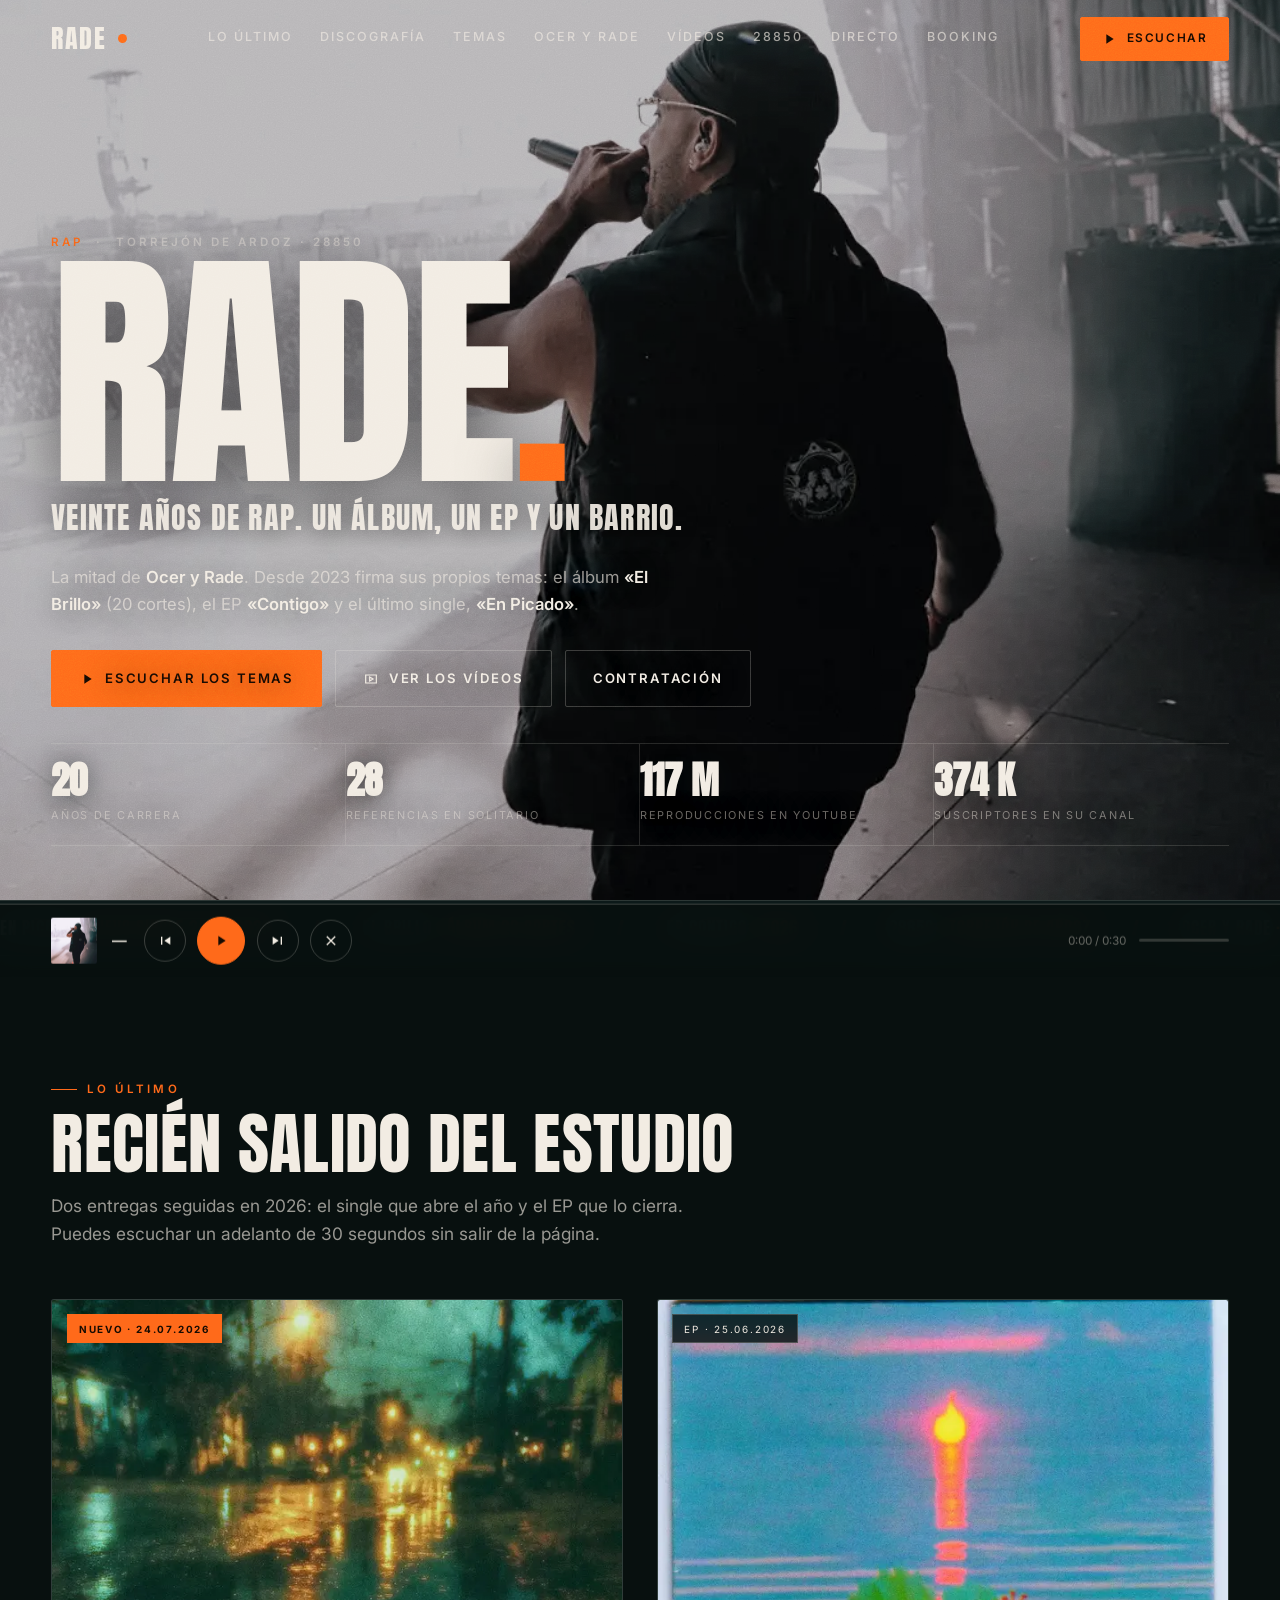
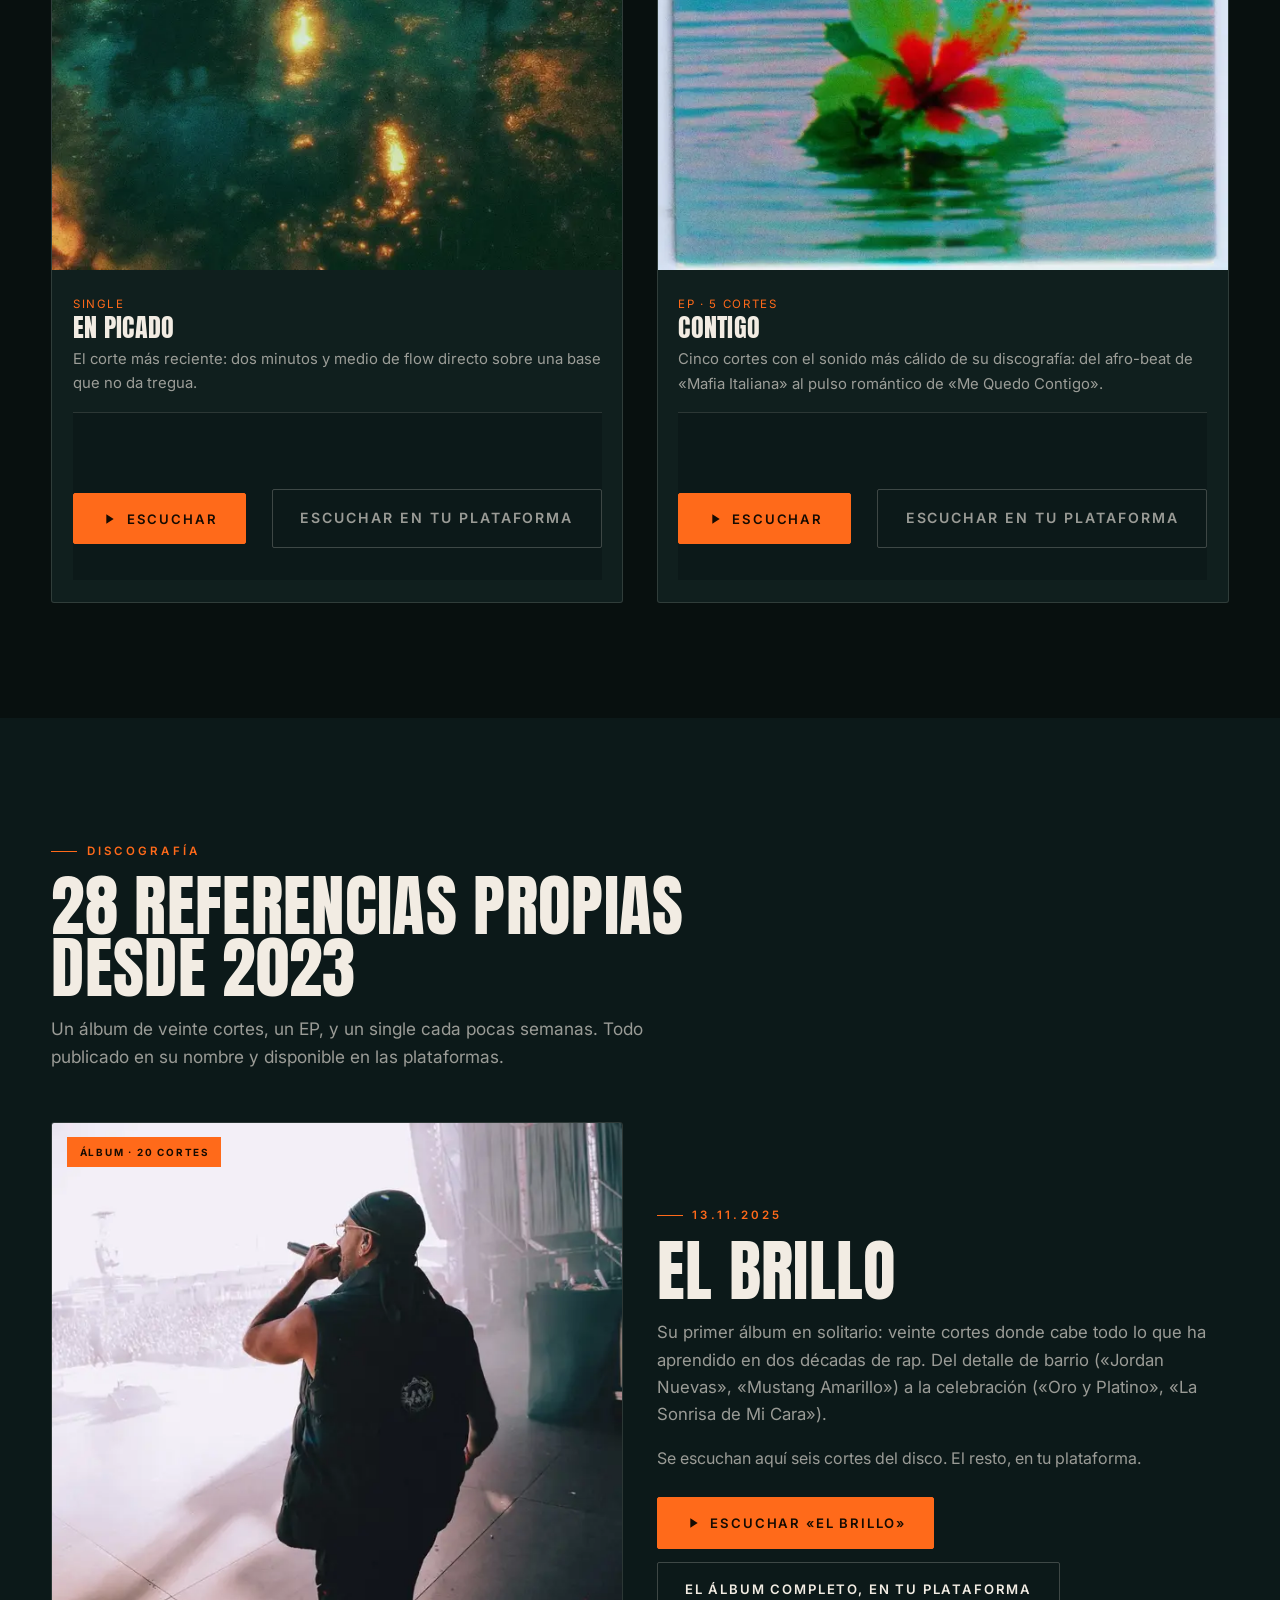
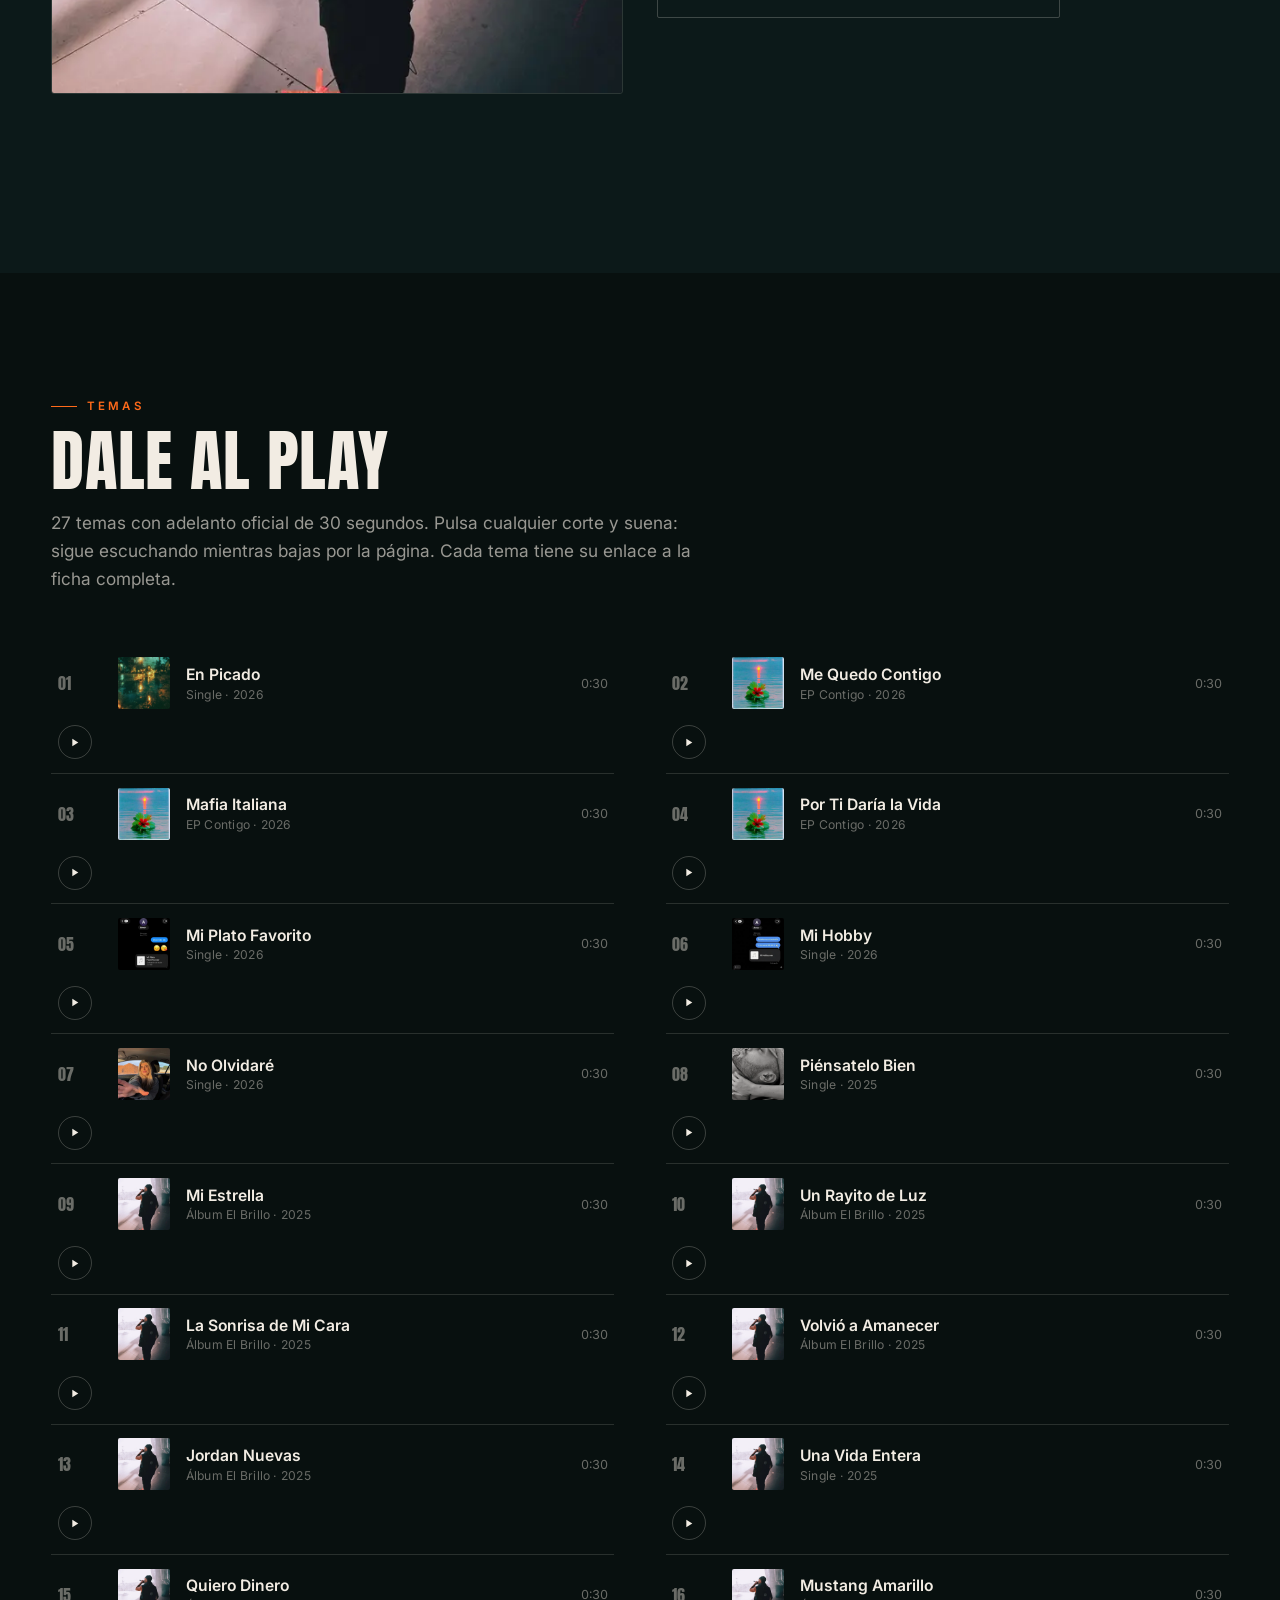
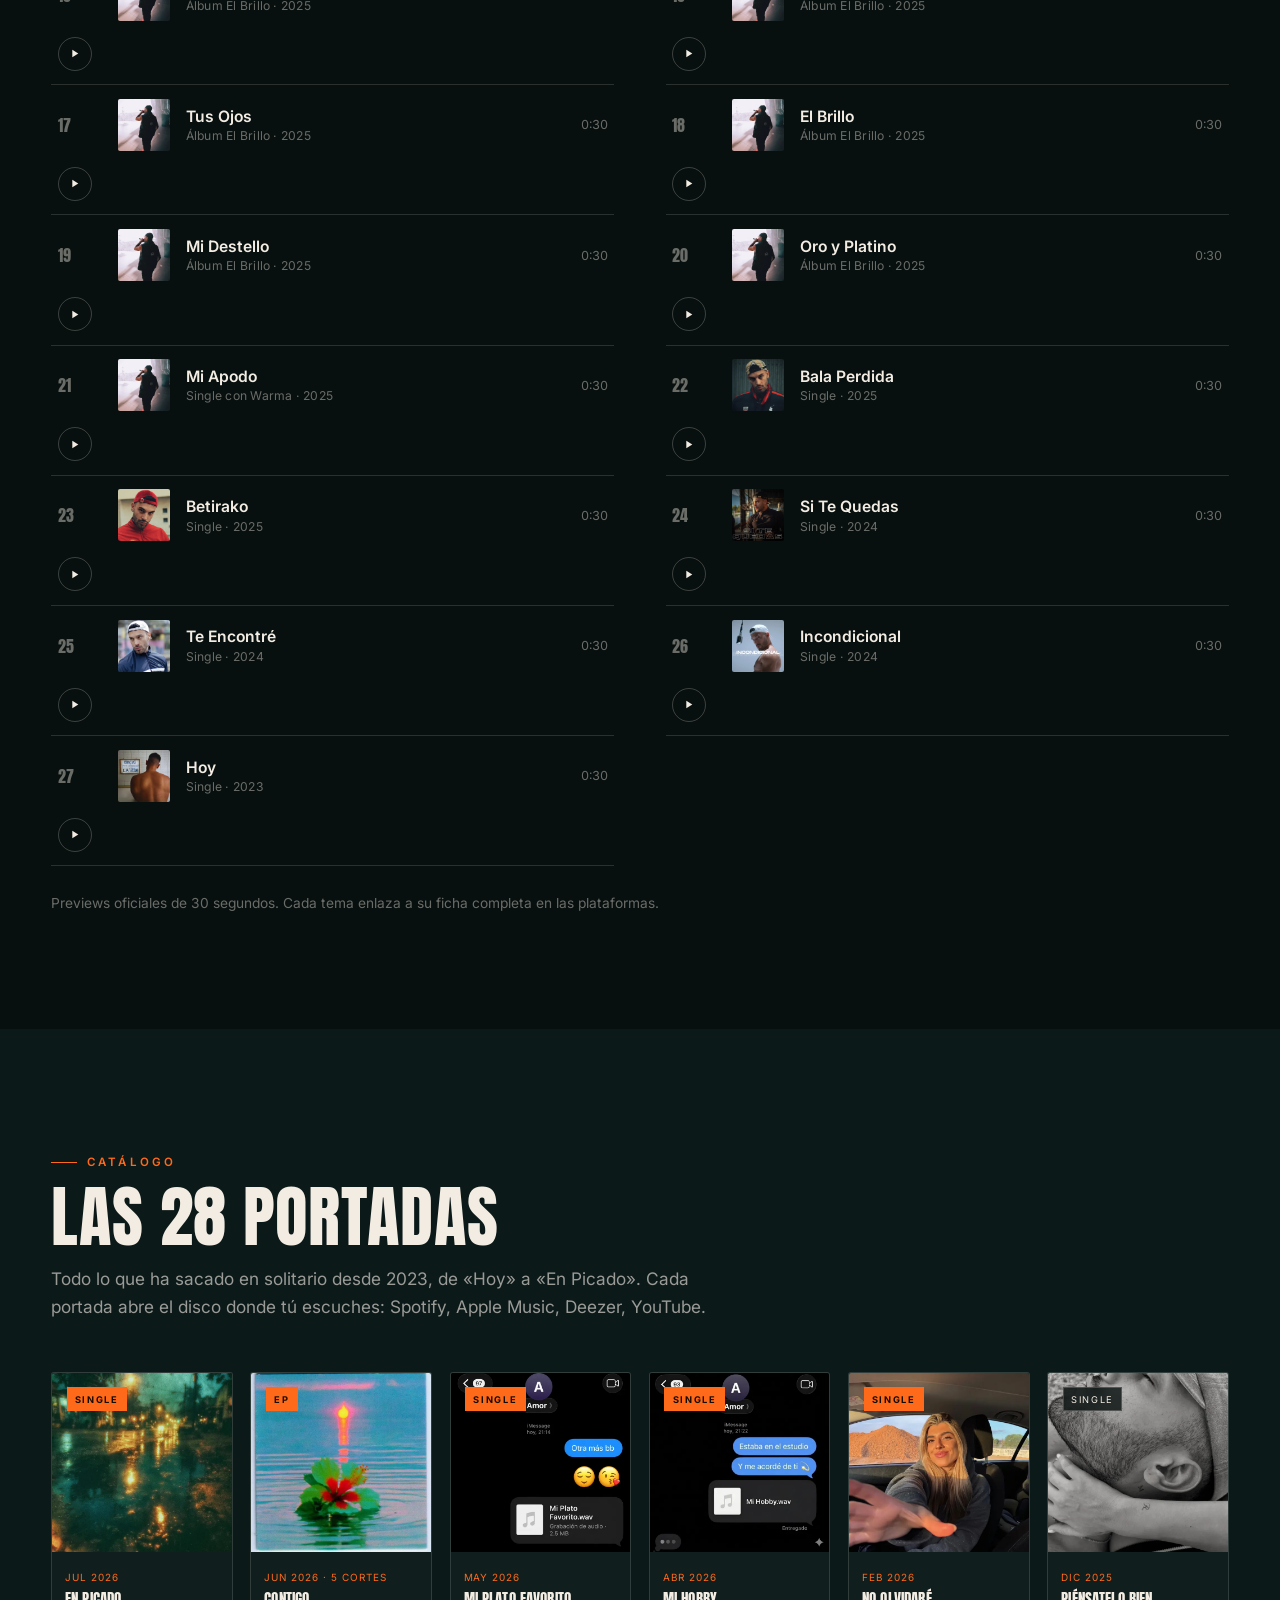
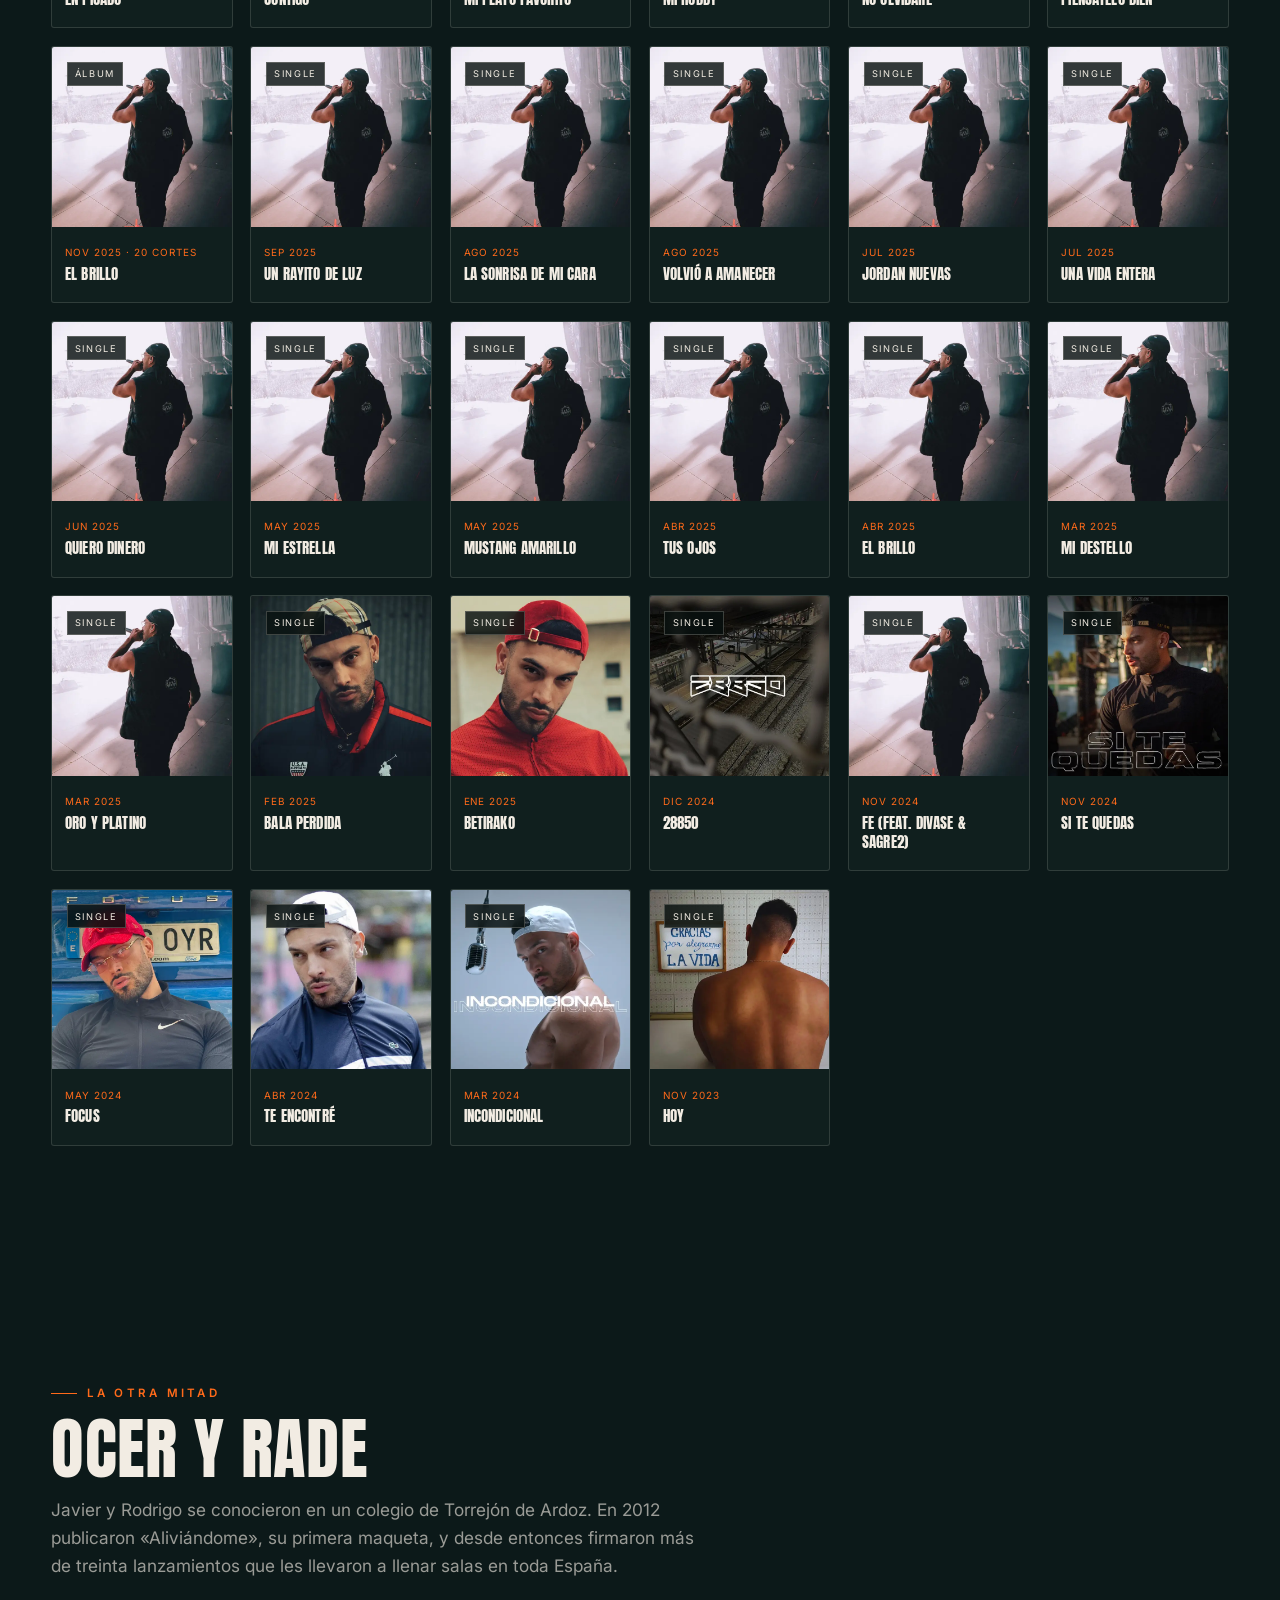
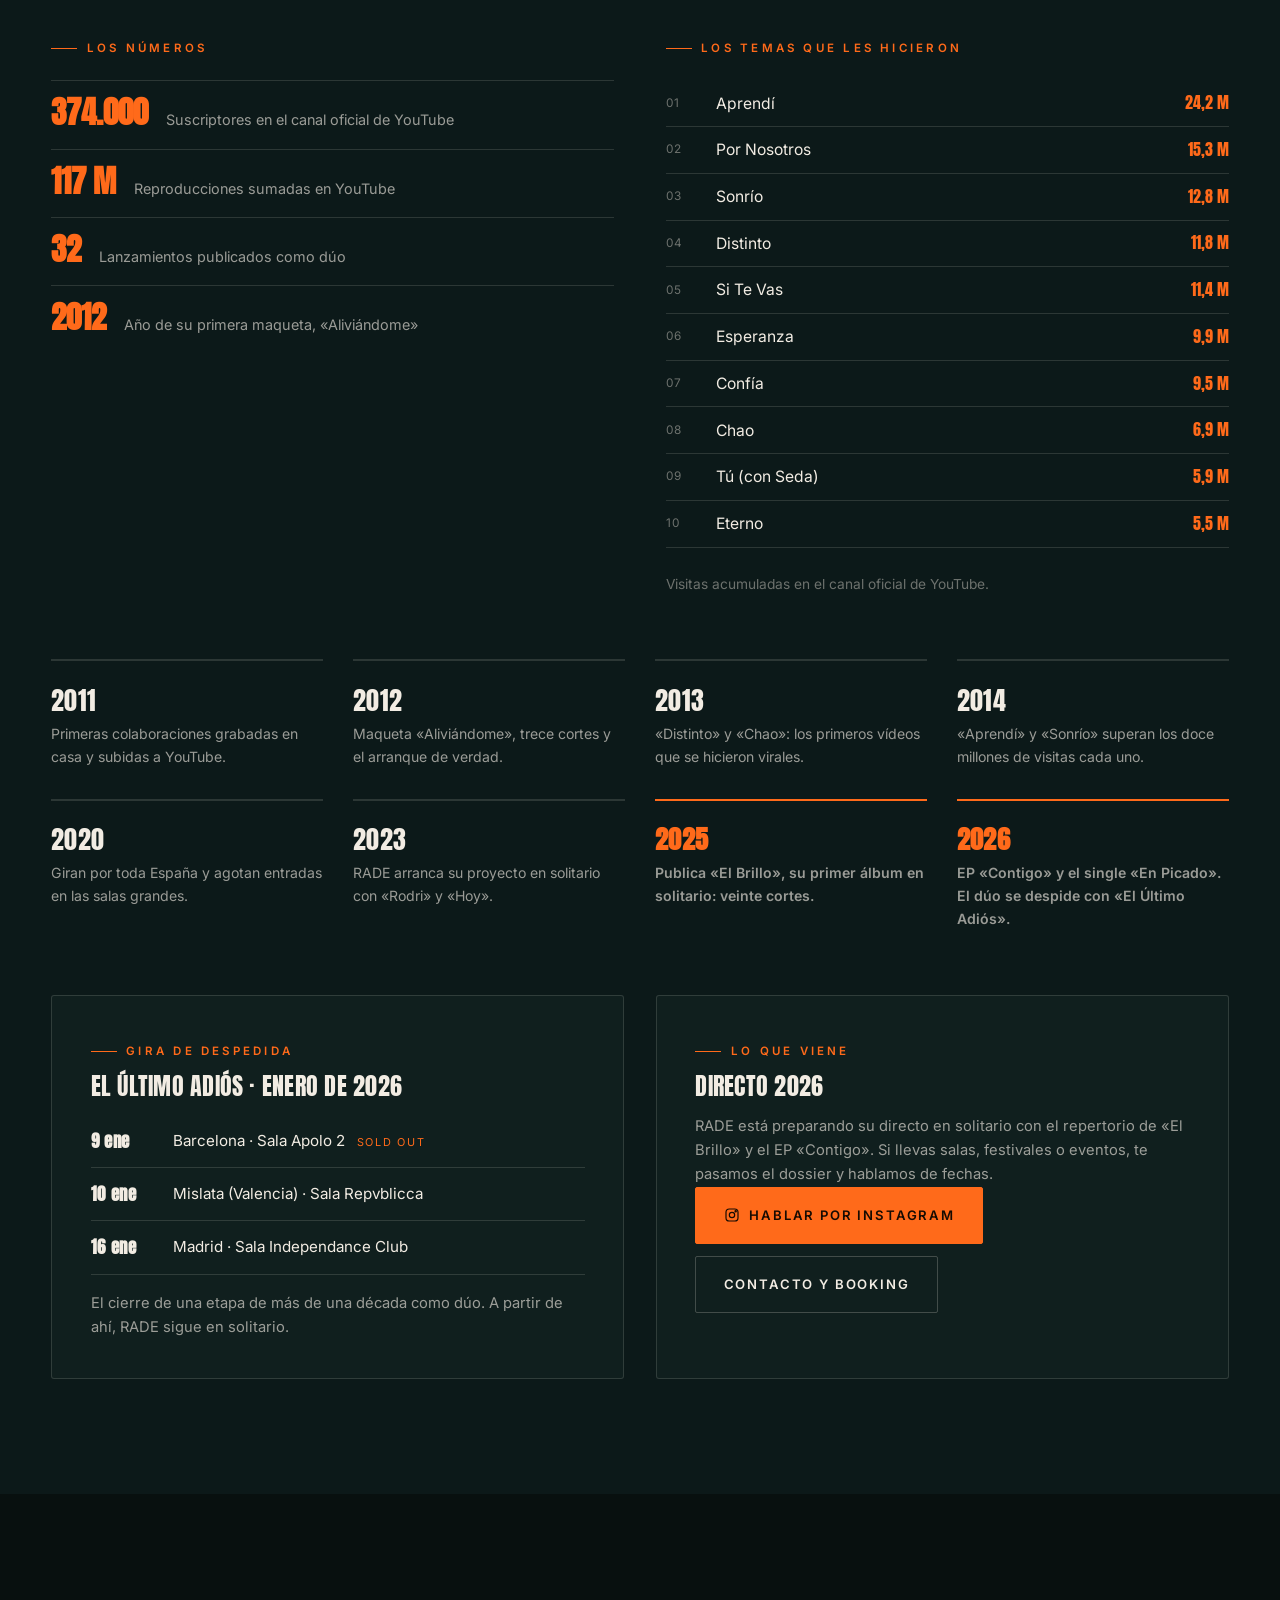
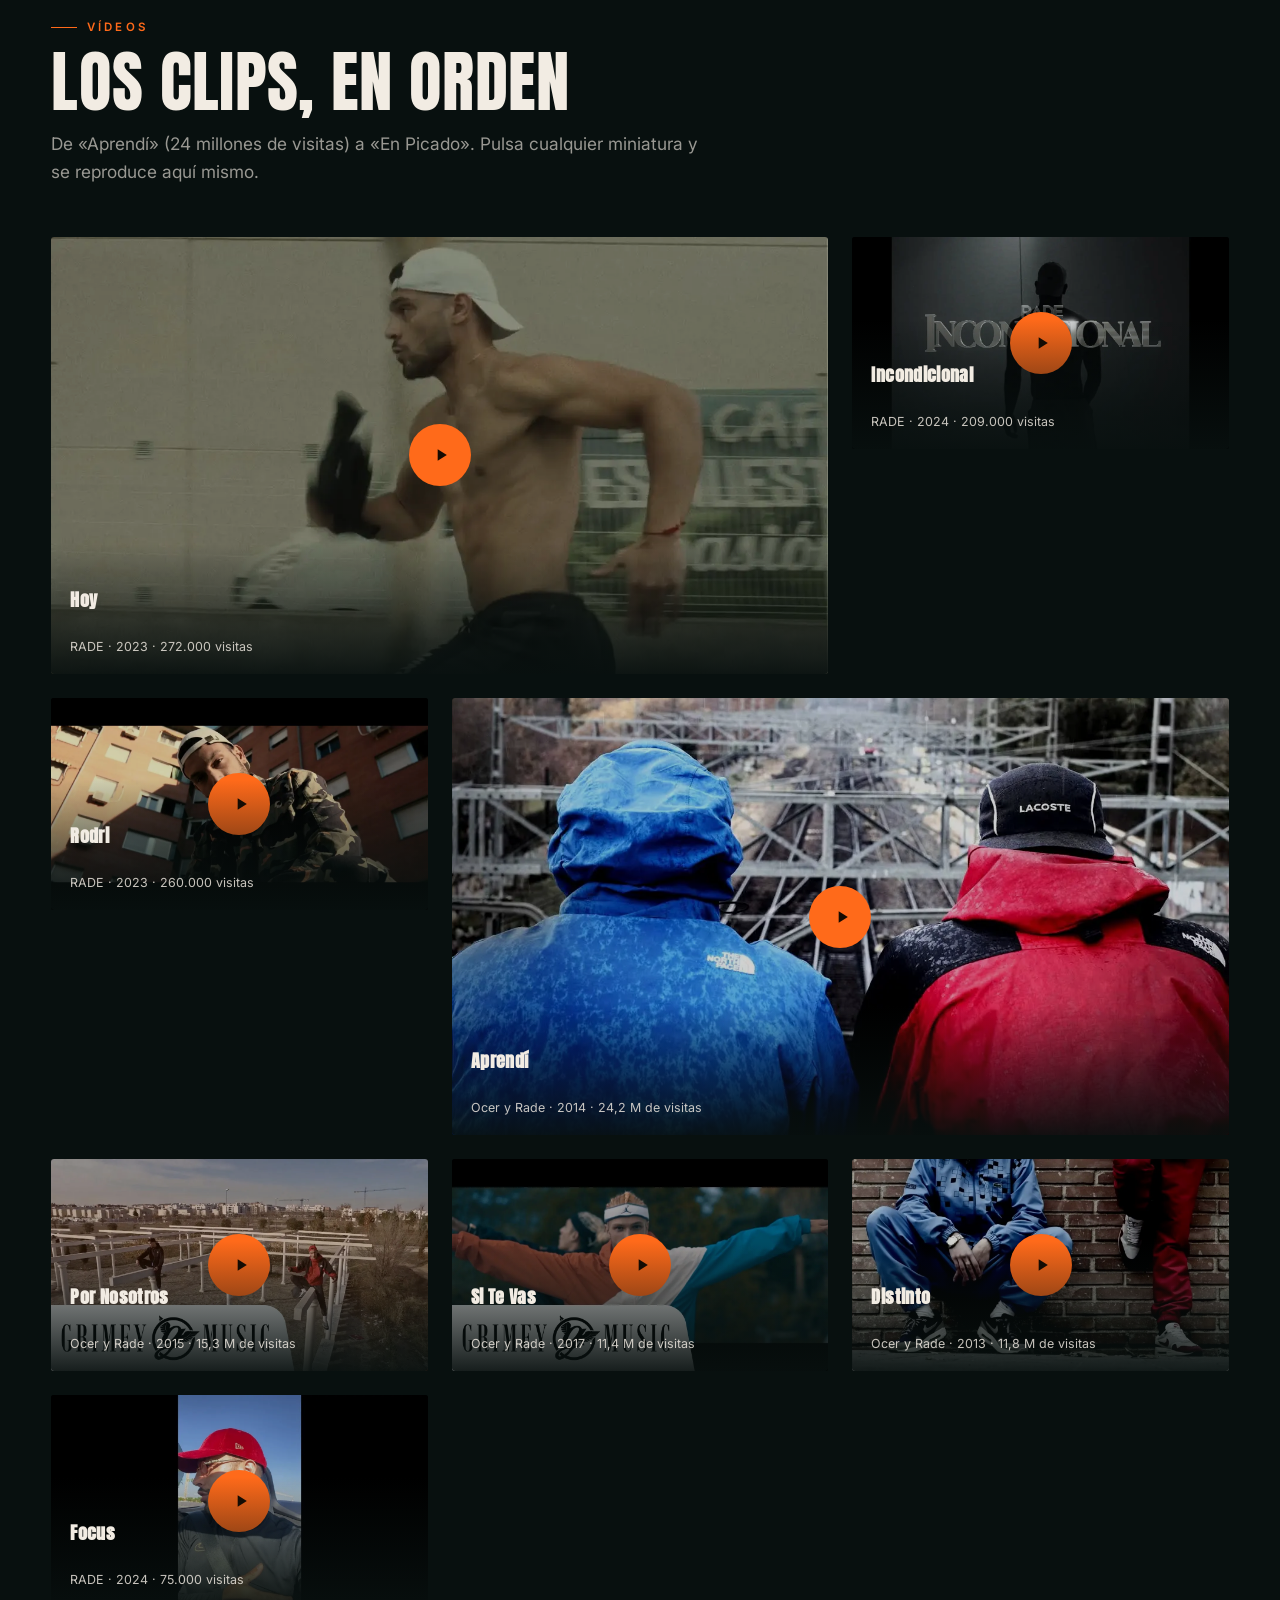
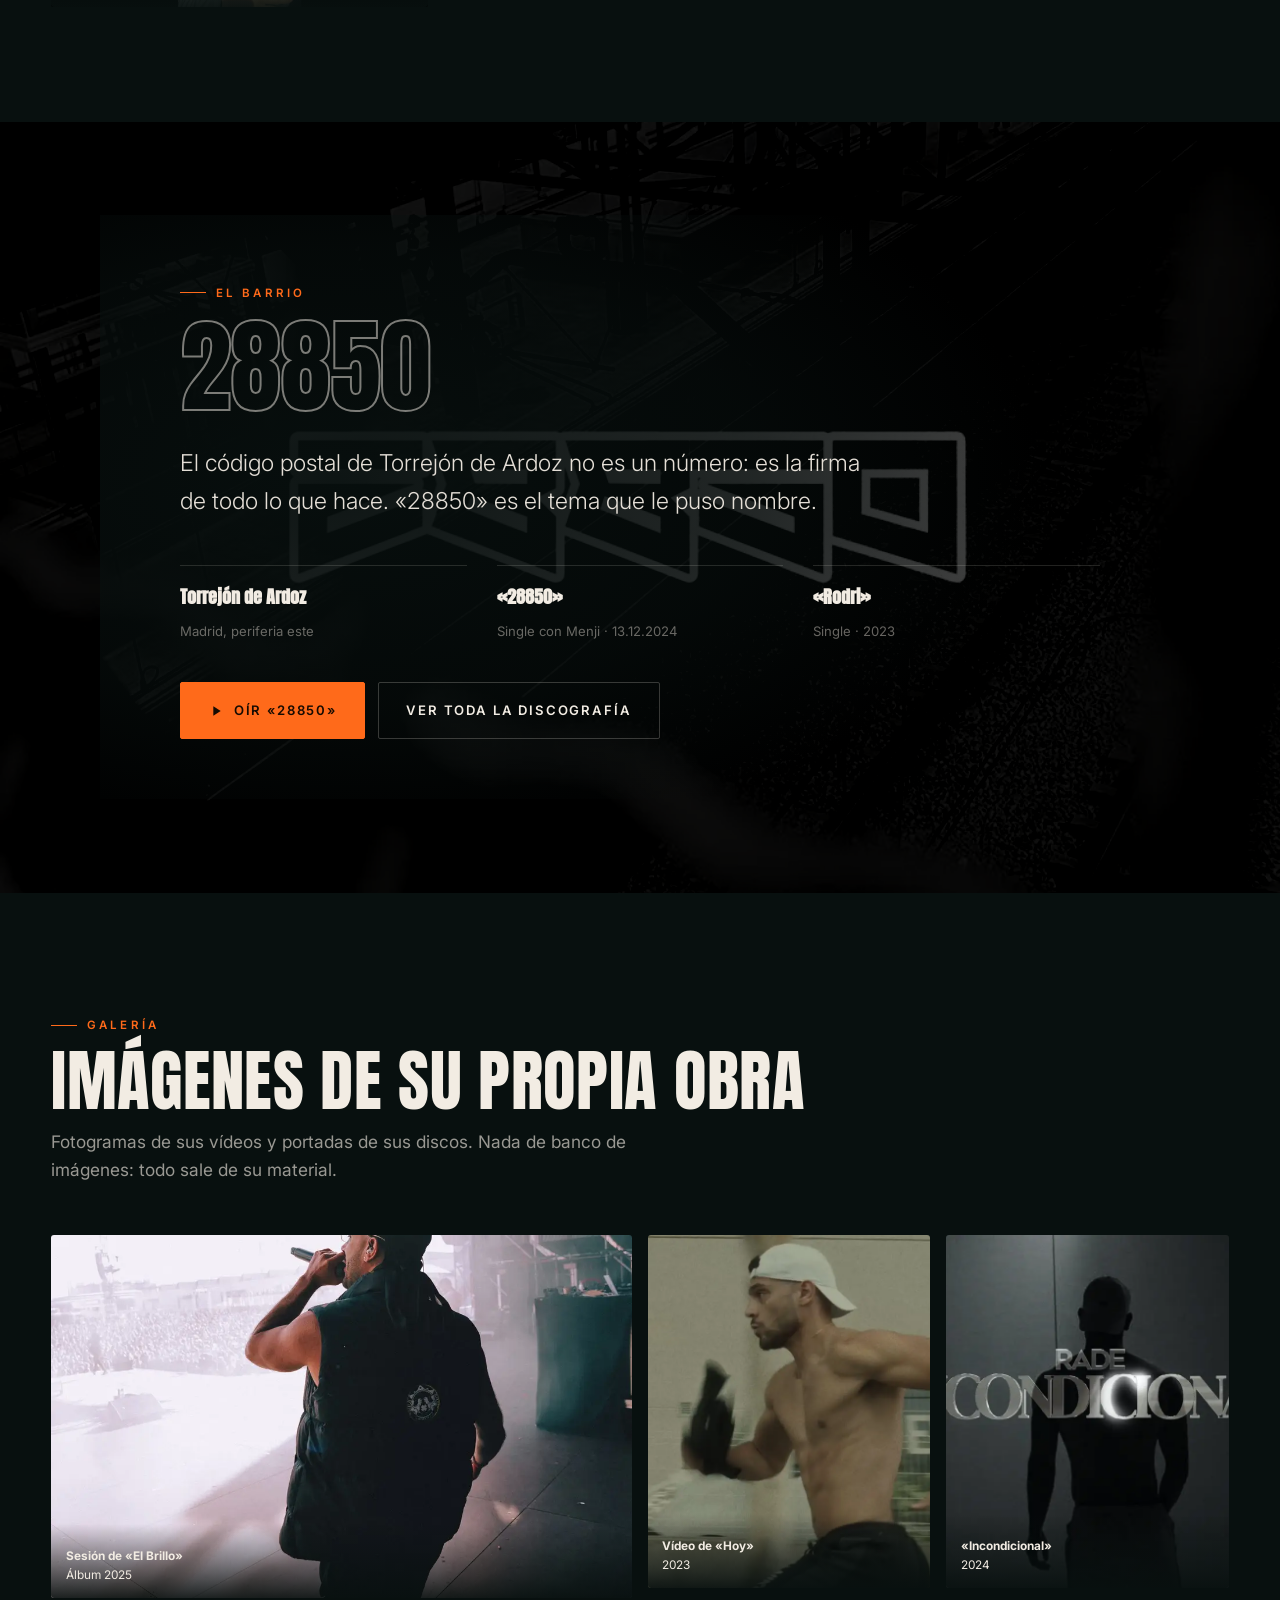
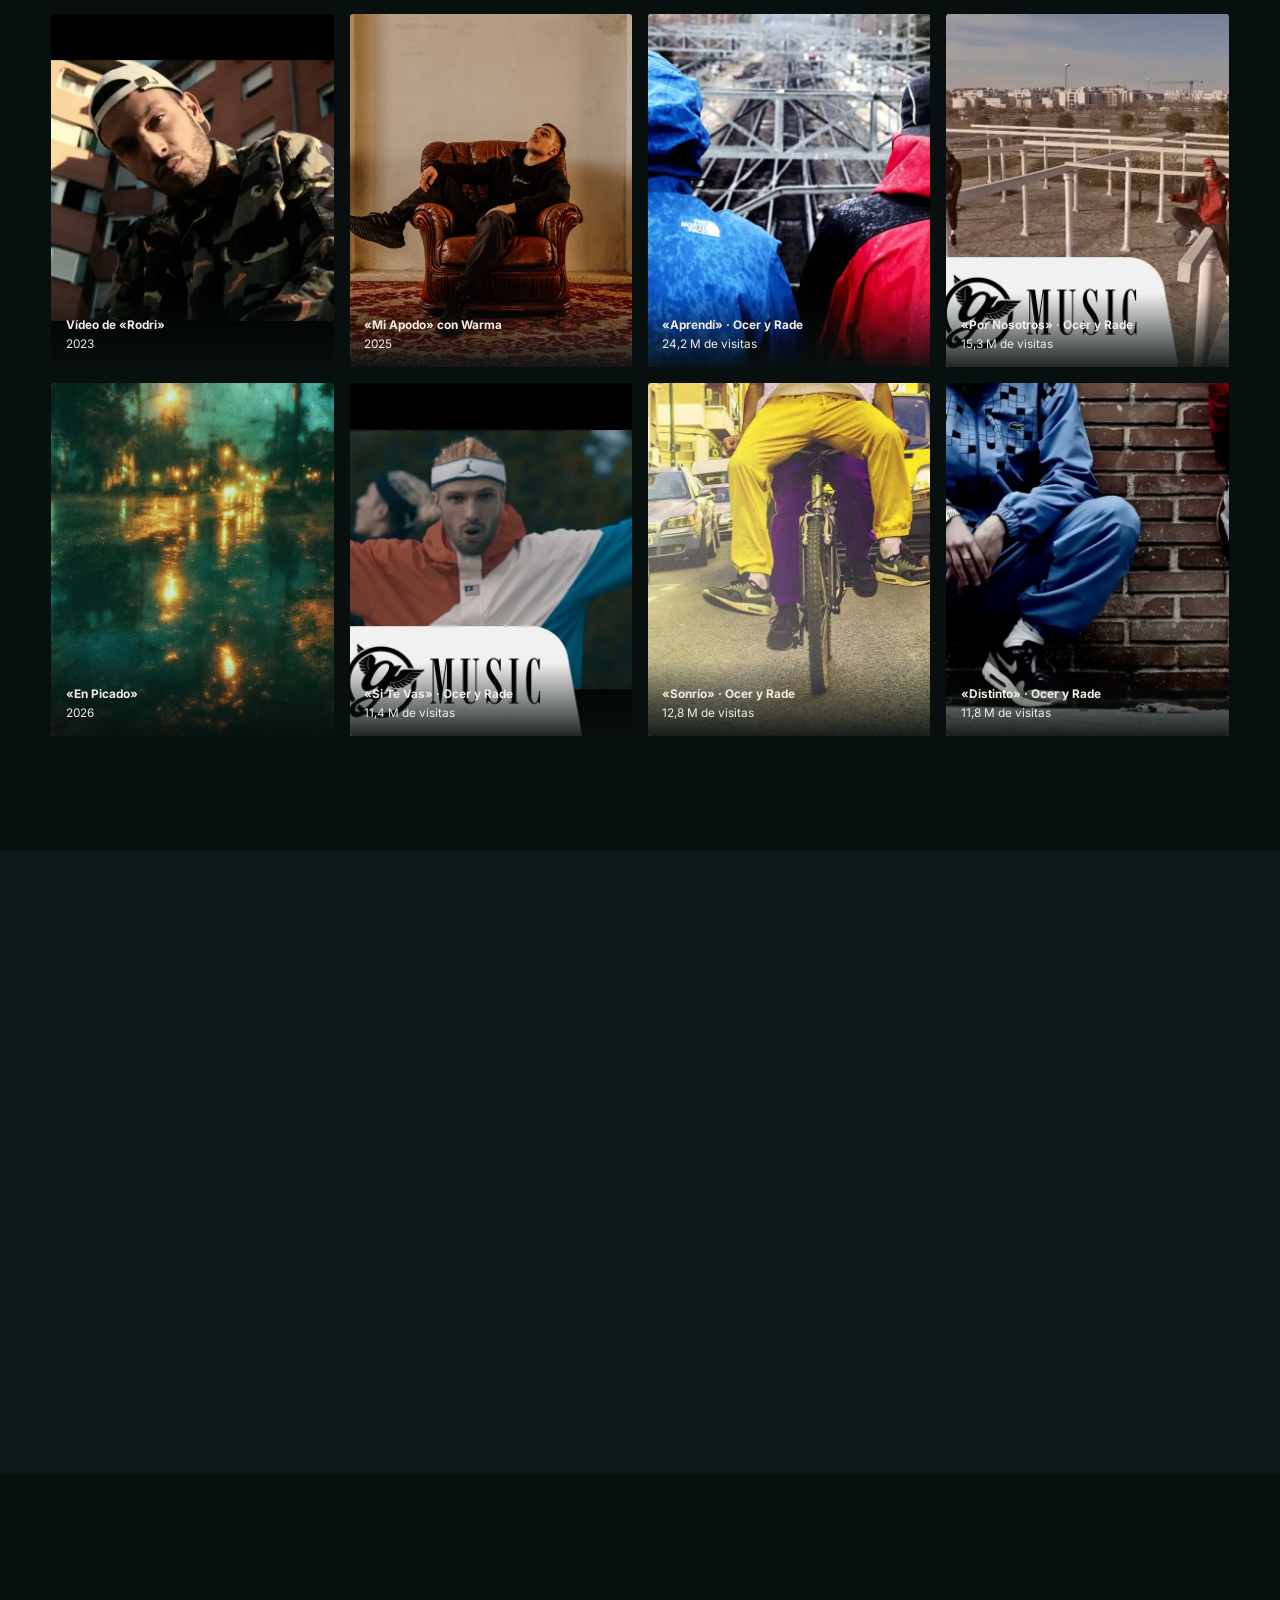
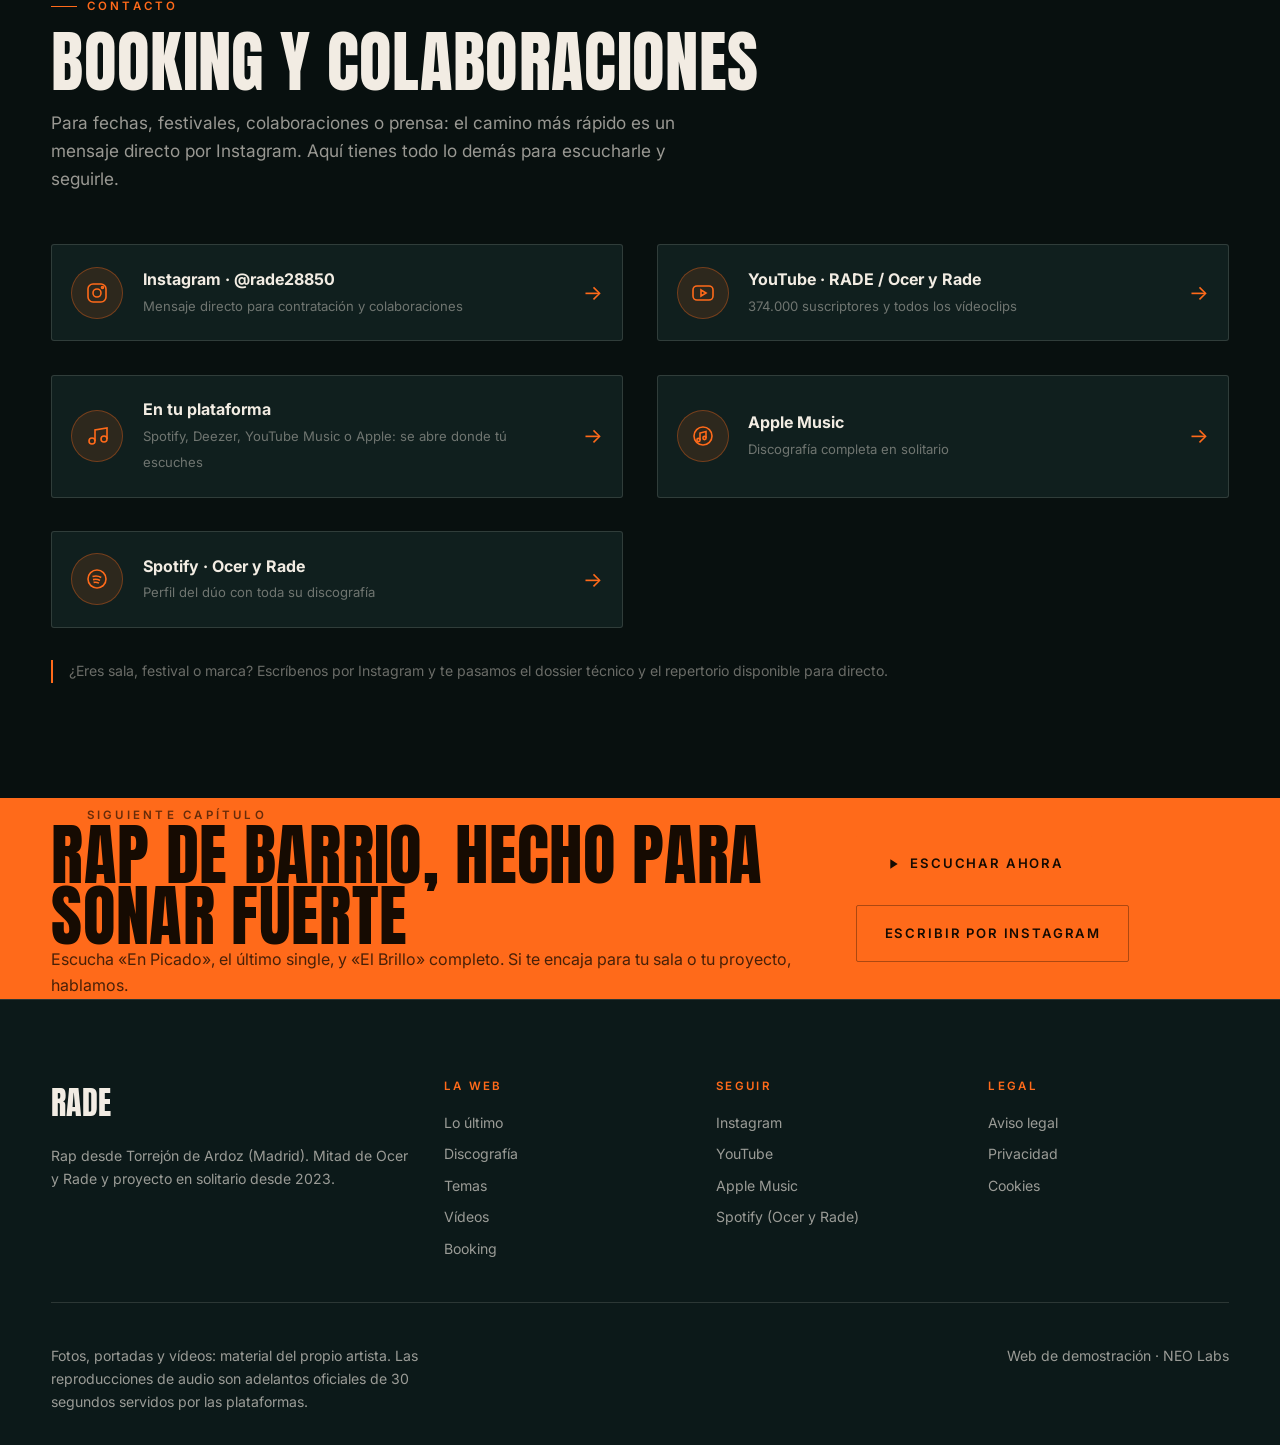
==== commit a5ea307c: "RADE: enlaces a la plataforma del visitante (song.link) y Spotify/Deezer en contacto" ====
--- a/index.html
+++ b/index.html
@@ -140,7 +140,7 @@
               data-album="Single · 2026" data-portada="assets/portadas/solo-en-picado-single.webp">
               <svg viewBox="0 0 24 24" fill="currentColor"><path d="M8 5v14l11-7z"/></svg> Escuchar
             </button>
-            <a class="btn btn-linea" href="https://music.apple.com/es/album/en-picado-single/6789620909" target="_blank" rel="noopener">Apple Music</a>
+            <a class="btn btn-linea" href="https://song.link/i/6789620909" target="_blank" rel="noopener">Escuchar en tu plataforma</a>
           </div>
         </div>
       </article>
@@ -159,7 +159,7 @@
               data-album="EP Contigo · 2026" data-portada="assets/portadas/solo-contigo-ep.webp">
               <svg viewBox="0 0 24 24" fill="currentColor"><path d="M8 5v14l11-7z"/></svg> Escuchar
             </button>
-            <a class="btn btn-linea" href="https://music.apple.com/es/album/contigo-ep/6778869779" target="_blank" rel="noopener">Apple Music</a>
+            <a class="btn btn-linea" href="https://song.link/i/6778869779" target="_blank" rel="noopener">Escuchar en tu plataforma</a>
           </div>
         </div>
       </article>
@@ -195,7 +195,7 @@
             data-album="Álbum El Brillo · 2025" data-portada="assets/portadas/solo-el-brillo.webp">
             <svg viewBox="0 0 24 24" fill="currentColor"><path d="M8 5v14l11-7z"/></svg> Escuchar «El Brillo»
           </button>
-          <a class="btn btn-linea" href="https://music.apple.com/es/album/el-brillo/1849971363" target="_blank" rel="noopener">Ver el álbum completo</a>
+          <a class="btn btn-linea" href="https://song.link/i/1849971363" target="_blank" rel="noopener">El álbum completo, en tu plataforma</a>
         </div>
       </div>
     </div>
@@ -448,146 +448,146 @@
     <div class="cabecera-sec rv">
       <span class="eyebrow">Catálogo</span>
       <h2>Las 28 portadas</h2>
-      <p class="lead">Todo lo que ha sacado en solitario desde 2023, de «Hoy» a «En Picado». Toca cualquier portada y se abre en tu plataforma.</p>
+      <p class="lead">Todo lo que ha sacado en solitario desde 2023, de «Hoy» a «En Picado». Cada portada abre el disco donde tú escuches: Spotify, Apple Music, Deezer, YouTube.</p>
     </div>
 
 <div class="cuatro rv">
-<a class="tarjeta rv" href="https://music.apple.com/es/album/en-picado-single/6789620909?uo=4" target="_blank" rel="noopener">
+<a class="tarjeta rv" href="https://song.link/i/6789620909" target="_blank" rel="noopener" title="Abrir «En Picado» en tu plataforma">
   <div class="arte"><span class="etiqueta nueva">Single</span><img src="assets/portadas/solo-en-picado-single.webp" alt="Portada de En Picado" loading="lazy"></div>
   <div class="cuerpo"><span class="meta">jul 2026</span>
   <h3>En Picado</h3></div>
 </a>
-<a class="tarjeta rv" href="https://music.apple.com/es/album/contigo-ep/6778869779?uo=4" target="_blank" rel="noopener">
+<a class="tarjeta rv" href="https://song.link/i/6778869779" target="_blank" rel="noopener" title="Abrir «Contigo» en tu plataforma">
   <div class="arte"><span class="etiqueta nueva">EP</span><img src="assets/portadas/solo-contigo-ep.webp" alt="Portada de Contigo" loading="lazy"></div>
   <div class="cuerpo"><span class="meta">jun 2026 · 5 cortes</span>
   <h3>Contigo</h3></div>
 </a>
-<a class="tarjeta rv" href="https://music.apple.com/es/album/mi-plato-favorito-single/6766515440?uo=4" target="_blank" rel="noopener">
+<a class="tarjeta rv" href="https://song.link/i/6766515440" target="_blank" rel="noopener" title="Abrir «Mi Plato Favorito» en tu plataforma">
   <div class="arte"><span class="etiqueta nueva">Single</span><img src="assets/portadas/solo-mi-plato-favorito-single.webp" alt="Portada de Mi Plato Favorito" loading="lazy"></div>
   <div class="cuerpo"><span class="meta">may 2026</span>
   <h3>Mi Plato Favorito</h3></div>
 </a>
-<a class="tarjeta rv" href="https://music.apple.com/es/album/mi-hobby-single/1894275287?uo=4" target="_blank" rel="noopener">
+<a class="tarjeta rv" href="https://song.link/i/1894275287" target="_blank" rel="noopener" title="Abrir «Mi Hobby» en tu plataforma">
   <div class="arte"><span class="etiqueta nueva">Single</span><img src="assets/portadas/solo-mi-hobby-single.webp" alt="Portada de Mi Hobby" loading="lazy"></div>
   <div class="cuerpo"><span class="meta">abr 2026</span>
   <h3>Mi Hobby</h3></div>
 </a>
-<a class="tarjeta rv" href="https://music.apple.com/es/album/no-olvidar%C3%A9-single/1877208854?uo=4" target="_blank" rel="noopener">
+<a class="tarjeta rv" href="https://song.link/i/1877208854" target="_blank" rel="noopener" title="Abrir «No Olvidaré» en tu plataforma">
   <div class="arte"><span class="etiqueta nueva">Single</span><img src="assets/portadas/solo-no-olvidare-single.webp" alt="Portada de No Olvidaré" loading="lazy"></div>
   <div class="cuerpo"><span class="meta">feb 2026</span>
   <h3>No Olvidaré</h3></div>
 </a>
-<a class="tarjeta rv" href="https://music.apple.com/es/album/pi%C3%A9nsatelo-bien-single/1852588284?uo=4" target="_blank" rel="noopener">
+<a class="tarjeta rv" href="https://song.link/i/1852588284" target="_blank" rel="noopener" title="Abrir «Piénsatelo Bien» en tu plataforma">
   <div class="arte"><span class="etiqueta ">Single</span><img src="assets/portadas/solo-piensatelo-bien-single.webp" alt="Portada de Piénsatelo Bien" loading="lazy"></div>
   <div class="cuerpo"><span class="meta">dic 2025</span>
   <h3>Piénsatelo Bien</h3></div>
 </a>
-<a class="tarjeta rv" href="https://music.apple.com/es/album/el-brillo/1849971363?uo=4" target="_blank" rel="noopener">
+<a class="tarjeta rv" href="https://song.link/i/1849971363" target="_blank" rel="noopener" title="Abrir «El Brillo» en tu plataforma">
   <div class="arte"><span class="etiqueta ">Álbum</span><img src="assets/portadas/solo-el-brillo-single.webp" alt="Portada de El Brillo" loading="lazy"></div>
   <div class="cuerpo"><span class="meta">nov 2025 · 20 cortes</span>
   <h3>El Brillo</h3></div>
 </a>
-<a class="tarjeta rv" href="https://music.apple.com/es/album/un-rayito-de-luz-single/1839910138?uo=4" target="_blank" rel="noopener">
+<a class="tarjeta rv" href="https://song.link/i/1839910138" target="_blank" rel="noopener" title="Abrir «Un Rayito de Luz» en tu plataforma">
   <div class="arte"><span class="etiqueta ">Single</span><img src="assets/portadas/solo-un-rayito-de-luz-single.webp" alt="Portada de Un Rayito de Luz" loading="lazy"></div>
   <div class="cuerpo"><span class="meta">sep 2025</span>
   <h3>Un Rayito de Luz</h3></div>
 </a>
-<a class="tarjeta rv" href="https://music.apple.com/es/album/la-sonrisa-de-mi-cara-single/1832006982?uo=4" target="_blank" rel="noopener">
+<a class="tarjeta rv" href="https://song.link/i/1832006982" target="_blank" rel="noopener" title="Abrir «La Sonrisa de Mi Cara» en tu plataforma">
   <div class="arte"><span class="etiqueta ">Single</span><img src="assets/portadas/solo-la-sonrisa-de-mi-cara-single.webp" alt="Portada de La Sonrisa de Mi Cara" loading="lazy"></div>
   <div class="cuerpo"><span class="meta">ago 2025</span>
   <h3>La Sonrisa de Mi Cara</h3></div>
 </a>
-<a class="tarjeta rv" href="https://music.apple.com/es/album/volvi%C3%B3-a-amanecer-single/1828261384?uo=4" target="_blank" rel="noopener">
+<a class="tarjeta rv" href="https://song.link/i/1828261384" target="_blank" rel="noopener" title="Abrir «Volvió a Amanecer» en tu plataforma">
   <div class="arte"><span class="etiqueta ">Single</span><img src="assets/portadas/solo-volvio-a-amanecer-single.webp" alt="Portada de Volvió a Amanecer" loading="lazy"></div>
   <div class="cuerpo"><span class="meta">ago 2025</span>
   <h3>Volvió a Amanecer</h3></div>
 </a>
-<a class="tarjeta rv" href="https://music.apple.com/es/album/jordan-nuevas-single/1824237099?uo=4" target="_blank" rel="noopener">
+<a class="tarjeta rv" href="https://song.link/i/1824237099" target="_blank" rel="noopener" title="Abrir «Jordan Nuevas» en tu plataforma">
   <div class="arte"><span class="etiqueta ">Single</span><img src="assets/portadas/solo-jordan-nuevas-single.webp" alt="Portada de Jordan Nuevas" loading="lazy"></div>
   <div class="cuerpo"><span class="meta">jul 2025</span>
   <h3>Jordan Nuevas</h3></div>
 </a>
-<a class="tarjeta rv" href="https://music.apple.com/es/album/una-vida-entera-single/1821478197?uo=4" target="_blank" rel="noopener">
+<a class="tarjeta rv" href="https://song.link/i/1821478197" target="_blank" rel="noopener" title="Abrir «Una Vida Entera» en tu plataforma">
   <div class="arte"><span class="etiqueta ">Single</span><img src="assets/portadas/solo-una-vida-entera-single.webp" alt="Portada de Una Vida Entera" loading="lazy"></div>
   <div class="cuerpo"><span class="meta">jul 2025</span>
   <h3>Una Vida Entera</h3></div>
 </a>
-<a class="tarjeta rv" href="https://music.apple.com/es/album/quiero-dinero-single/1818343952?uo=4" target="_blank" rel="noopener">
+<a class="tarjeta rv" href="https://song.link/i/1818343952" target="_blank" rel="noopener" title="Abrir «Quiero Dinero» en tu plataforma">
   <div class="arte"><span class="etiqueta ">Single</span><img src="assets/portadas/solo-quiero-dinero-single.webp" alt="Portada de Quiero Dinero" loading="lazy"></div>
   <div class="cuerpo"><span class="meta">jun 2025</span>
   <h3>Quiero Dinero</h3></div>
 </a>
-<a class="tarjeta rv" href="https://music.apple.com/es/album/mi-estrella-single/1814856269?uo=4" target="_blank" rel="noopener">
+<a class="tarjeta rv" href="https://song.link/i/1814856269" target="_blank" rel="noopener" title="Abrir «Mi Estrella» en tu plataforma">
   <div class="arte"><span class="etiqueta ">Single</span><img src="assets/portadas/solo-mi-estrella-single.webp" alt="Portada de Mi Estrella" loading="lazy"></div>
   <div class="cuerpo"><span class="meta">may 2025</span>
   <h3>Mi Estrella</h3></div>
 </a>
-<a class="tarjeta rv" href="https://music.apple.com/es/album/mustang-amarillo-single/1810244998?uo=4" target="_blank" rel="noopener">
+<a class="tarjeta rv" href="https://song.link/i/1810244998" target="_blank" rel="noopener" title="Abrir «Mustang Amarillo» en tu plataforma">
   <div class="arte"><span class="etiqueta ">Single</span><img src="assets/portadas/solo-mustang-amarillo-single.webp" alt="Portada de Mustang Amarillo" loading="lazy"></div>
   <div class="cuerpo"><span class="meta">may 2025</span>
   <h3>Mustang Amarillo</h3></div>
 </a>
-<a class="tarjeta rv" href="https://music.apple.com/es/album/tus-ojos-single/1806330433?uo=4" target="_blank" rel="noopener">
+<a class="tarjeta rv" href="https://song.link/i/1806330433" target="_blank" rel="noopener" title="Abrir «Tus Ojos» en tu plataforma">
   <div class="arte"><span class="etiqueta ">Single</span><img src="assets/portadas/solo-tus-ojos-single.webp" alt="Portada de Tus Ojos" loading="lazy"></div>
   <div class="cuerpo"><span class="meta">abr 2025</span>
   <h3>Tus Ojos</h3></div>
 </a>
-<a class="tarjeta rv" href="https://music.apple.com/es/album/el-brillo-single/1803387856?uo=4" target="_blank" rel="noopener">
+<a class="tarjeta rv" href="https://song.link/i/1803387856" target="_blank" rel="noopener" title="Abrir «El Brillo» en tu plataforma">
   <div class="arte"><span class="etiqueta ">Single</span><img src="assets/portadas/solo-el-brillo-single.webp" alt="Portada de El Brillo" loading="lazy"></div>
   <div class="cuerpo"><span class="meta">abr 2025</span>
   <h3>El Brillo</h3></div>
 </a>
-<a class="tarjeta rv" href="https://music.apple.com/es/album/mi-destello-single/1796831972?uo=4" target="_blank" rel="noopener">
+<a class="tarjeta rv" href="https://song.link/i/1796831972" target="_blank" rel="noopener" title="Abrir «Mi Destello» en tu plataforma">
   <div class="arte"><span class="etiqueta ">Single</span><img src="assets/portadas/solo-mi-destello-single.webp" alt="Portada de Mi Destello" loading="lazy"></div>
   <div class="cuerpo"><span class="meta">mar 2025</span>
   <h3>Mi Destello</h3></div>
 </a>
-<a class="tarjeta rv" href="https://music.apple.com/es/album/oro-y-platino-single/1796831924?uo=4" target="_blank" rel="noopener">
+<a class="tarjeta rv" href="https://song.link/i/1796831924" target="_blank" rel="noopener" title="Abrir «Oro y Platino» en tu plataforma">
   <div class="arte"><span class="etiqueta ">Single</span><img src="assets/portadas/solo-oro-y-platino-single.webp" alt="Portada de Oro y Platino" loading="lazy"></div>
   <div class="cuerpo"><span class="meta">mar 2025</span>
   <h3>Oro y Platino</h3></div>
 </a>
-<a class="tarjeta rv" href="https://music.apple.com/es/album/bala-perdida-single/1794812972?uo=4" target="_blank" rel="noopener">
+<a class="tarjeta rv" href="https://song.link/i/1794812972" target="_blank" rel="noopener" title="Abrir «Bala Perdida» en tu plataforma">
   <div class="arte"><span class="etiqueta ">Single</span><img src="assets/portadas/solo-bala-perdida-single.webp" alt="Portada de Bala Perdida" loading="lazy"></div>
   <div class="cuerpo"><span class="meta">feb 2025</span>
   <h3>Bala Perdida</h3></div>
 </a>
-<a class="tarjeta rv" href="https://music.apple.com/es/album/betirako-single/1784735044?uo=4" target="_blank" rel="noopener">
+<a class="tarjeta rv" href="https://song.link/i/1784735044" target="_blank" rel="noopener" title="Abrir «Betirako» en tu plataforma">
   <div class="arte"><span class="etiqueta ">Single</span><img src="assets/portadas/solo-betirako-single.webp" alt="Portada de Betirako" loading="lazy"></div>
   <div class="cuerpo"><span class="meta">ene 2025</span>
   <h3>Betirako</h3></div>
 </a>
-<a class="tarjeta rv" href="https://music.apple.com/es/album/28850-single/1781075454?uo=4" target="_blank" rel="noopener">
+<a class="tarjeta rv" href="https://song.link/i/1781075454" target="_blank" rel="noopener" title="Abrir «28850» en tu plataforma">
   <div class="arte"><span class="etiqueta ">Single</span><img src="assets/portadas/solo-28850-single.webp" alt="Portada de 28850" loading="lazy"></div>
   <div class="cuerpo"><span class="meta">dic 2024</span>
   <h3>28850</h3></div>
 </a>
-<a class="tarjeta rv" href="https://music.apple.com/es/album/fe-feat-divase-sagre2-single/1861765154?uo=4" target="_blank" rel="noopener">
+<a class="tarjeta rv" href="https://song.link/i/1861765154" target="_blank" rel="noopener" title="Abrir «Fe (feat. Divase & Sagre2)» en tu plataforma">
   <div class="arte"><span class="etiqueta ">Single</span><img src="assets/portadas/solo-el-brillo.webp" alt="Portada de Fe (feat. Divase & Sagre2)" loading="lazy"></div>
   <div class="cuerpo"><span class="meta">nov 2024</span>
   <h3>Fe (feat. Divase & Sagre2)</h3></div>
 </a>
-<a class="tarjeta rv" href="https://music.apple.com/es/album/si-te-quedas-single/1775739665?uo=4" target="_blank" rel="noopener">
+<a class="tarjeta rv" href="https://song.link/i/1775739665" target="_blank" rel="noopener" title="Abrir «Si Te Quedas» en tu plataforma">
   <div class="arte"><span class="etiqueta ">Single</span><img src="assets/portadas/solo-si-te-quedas-single.webp" alt="Portada de Si Te Quedas" loading="lazy"></div>
   <div class="cuerpo"><span class="meta">nov 2024</span>
   <h3>Si Te Quedas</h3></div>
 </a>
-<a class="tarjeta rv" href="https://music.apple.com/es/album/focus-single/1745944452?uo=4" target="_blank" rel="noopener">
+<a class="tarjeta rv" href="https://song.link/i/1745944452" target="_blank" rel="noopener" title="Abrir «Focus» en tu plataforma">
   <div class="arte"><span class="etiqueta ">Single</span><img src="assets/portadas/solo-focus-single.webp" alt="Portada de Focus" loading="lazy"></div>
   <div class="cuerpo"><span class="meta">may 2024</span>
   <h3>Focus</h3></div>
 </a>
-<a class="tarjeta rv" href="https://music.apple.com/es/album/te-encontr%C3%A9-single/1739986517?uo=4" target="_blank" rel="noopener">
+<a class="tarjeta rv" href="https://song.link/i/1739986517" target="_blank" rel="noopener" title="Abrir «Te Encontré» en tu plataforma">
   <div class="arte"><span class="etiqueta ">Single</span><img src="assets/portadas/solo-te-encontre-single.webp" alt="Portada de Te Encontré" loading="lazy"></div>
   <div class="cuerpo"><span class="meta">abr 2024</span>
   <h3>Te Encontré</h3></div>
 </a>
-<a class="tarjeta rv" href="https://music.apple.com/es/album/incondicional-single/1731097812?uo=4" target="_blank" rel="noopener">
+<a class="tarjeta rv" href="https://song.link/i/1731097812" target="_blank" rel="noopener" title="Abrir «Incondicional» en tu plataforma">
   <div class="arte"><span class="etiqueta ">Single</span><img src="assets/portadas/solo-incondicional-single.webp" alt="Portada de Incondicional" loading="lazy"></div>
   <div class="cuerpo"><span class="meta">mar 2024</span>
   <h3>Incondicional</h3></div>
 </a>
-<a class="tarjeta rv" href="https://music.apple.com/es/album/hoy-single/1709000385?uo=4" target="_blank" rel="noopener">
+<a class="tarjeta rv" href="https://song.link/i/1709000385" target="_blank" rel="noopener" title="Abrir «Hoy» en tu plataforma">
   <div class="arte"><span class="etiqueta ">Single</span><img src="assets/portadas/solo-hoy-single.webp" alt="Portada de Hoy" loading="lazy"></div>
   <div class="cuerpo"><span class="meta">nov 2023</span>
   <h3>Hoy</h3></div>
@@ -829,6 +829,11 @@
           <svg viewBox="0 0 24 24" fill="none" stroke="currentColor" stroke-width="1.6"><rect x="2" y="5" width="20" height="14" rx="4"/><path d="M10 9l5 3-5 3z"/></svg>
         </span>
         <span class="txt"><b>YouTube · RADE / Ocer y Rade</b><span>374.000 suscriptores y todos los vídeoclips</span></span>
+        <span class="flecha">→</span>
+      </a>
+      <a class="enlace-grande" href="https://song.link/i/1849971363" target="_blank" rel="noopener">
+        <span class="ic"><svg viewBox="0 0 24 24"><circle cx="7" cy="17" r="3"/><circle cx="19" cy="15" r="3"/><path d="M10 17V6l12-2v11"/></svg></span>
+        <span class="txt"><b>En tu plataforma</b><span>Spotify, Deezer, YouTube Music o Apple: se abre donde tú escuches</span></span>
         <span class="flecha">→</span>
       </a>
       <a class="enlace-grande" href="https://music.apple.com/es/artist/rade/1582916282" target="_blank" rel="noopener">
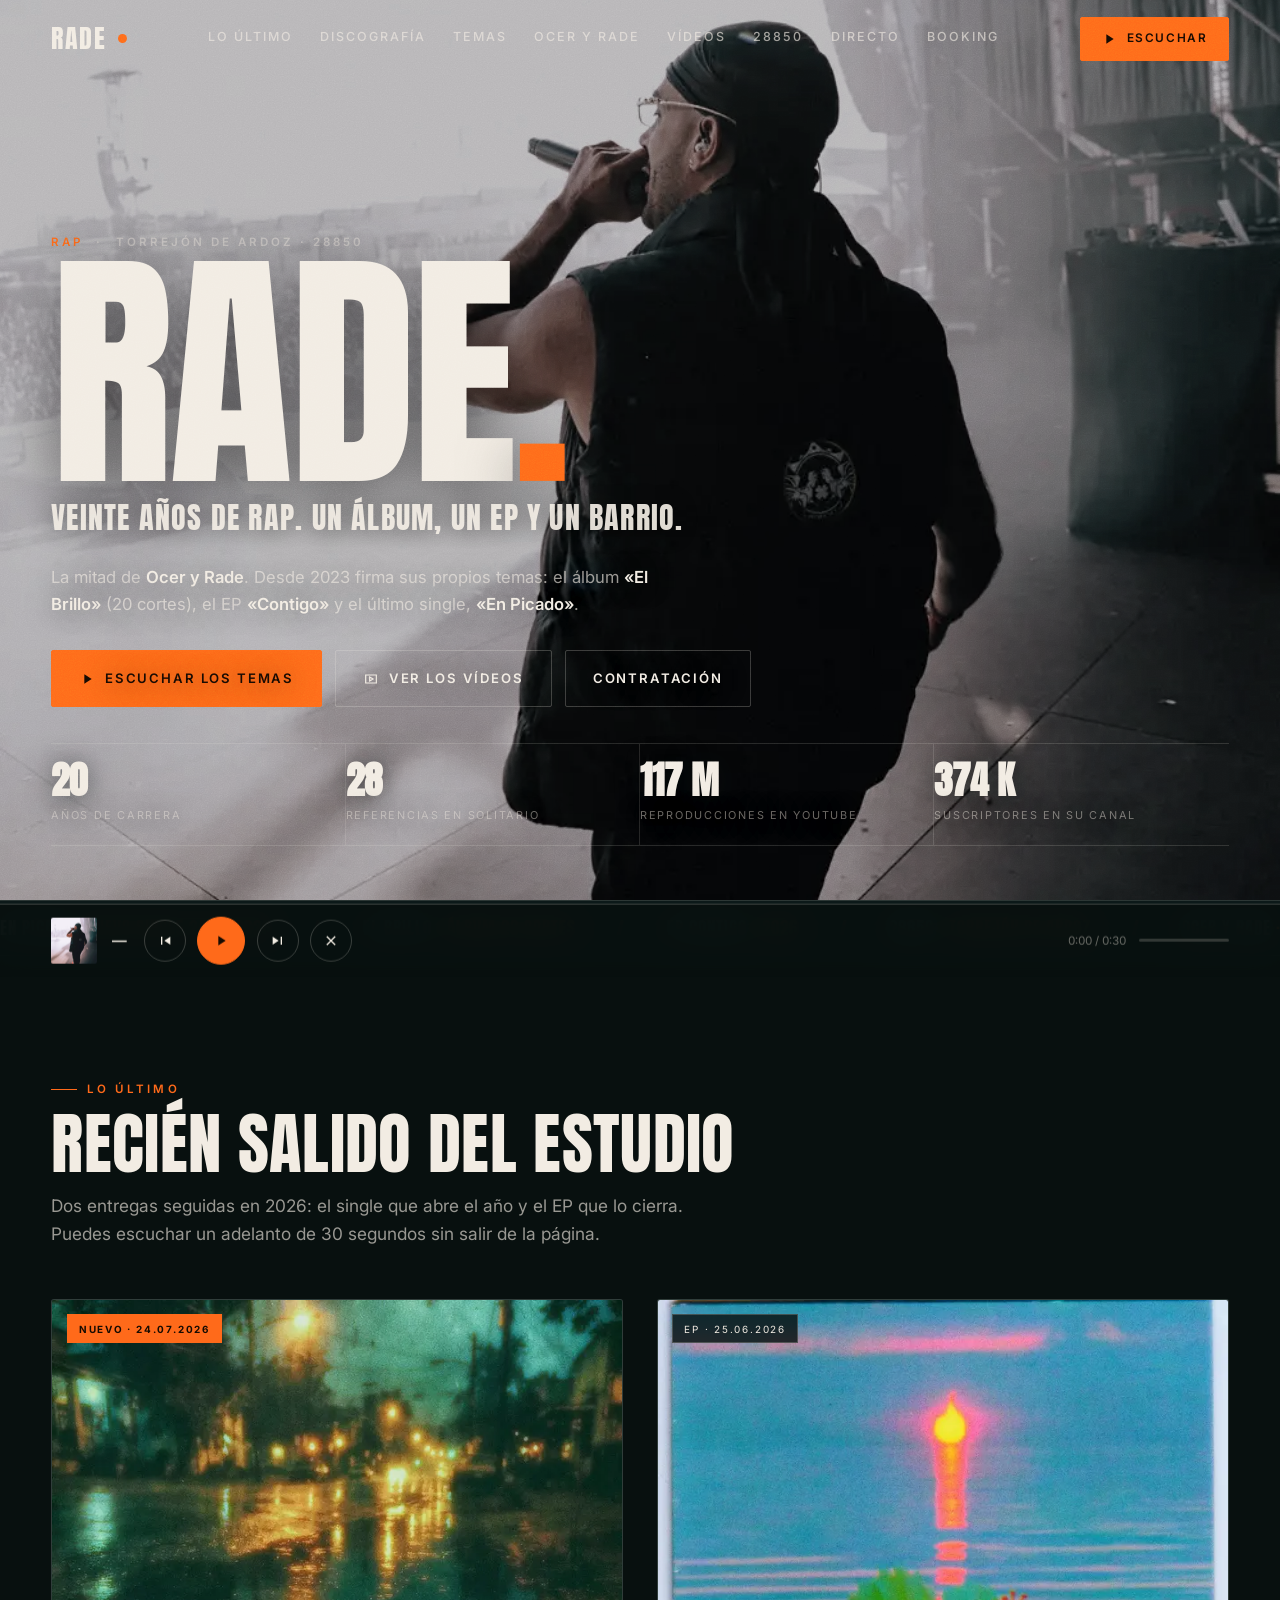
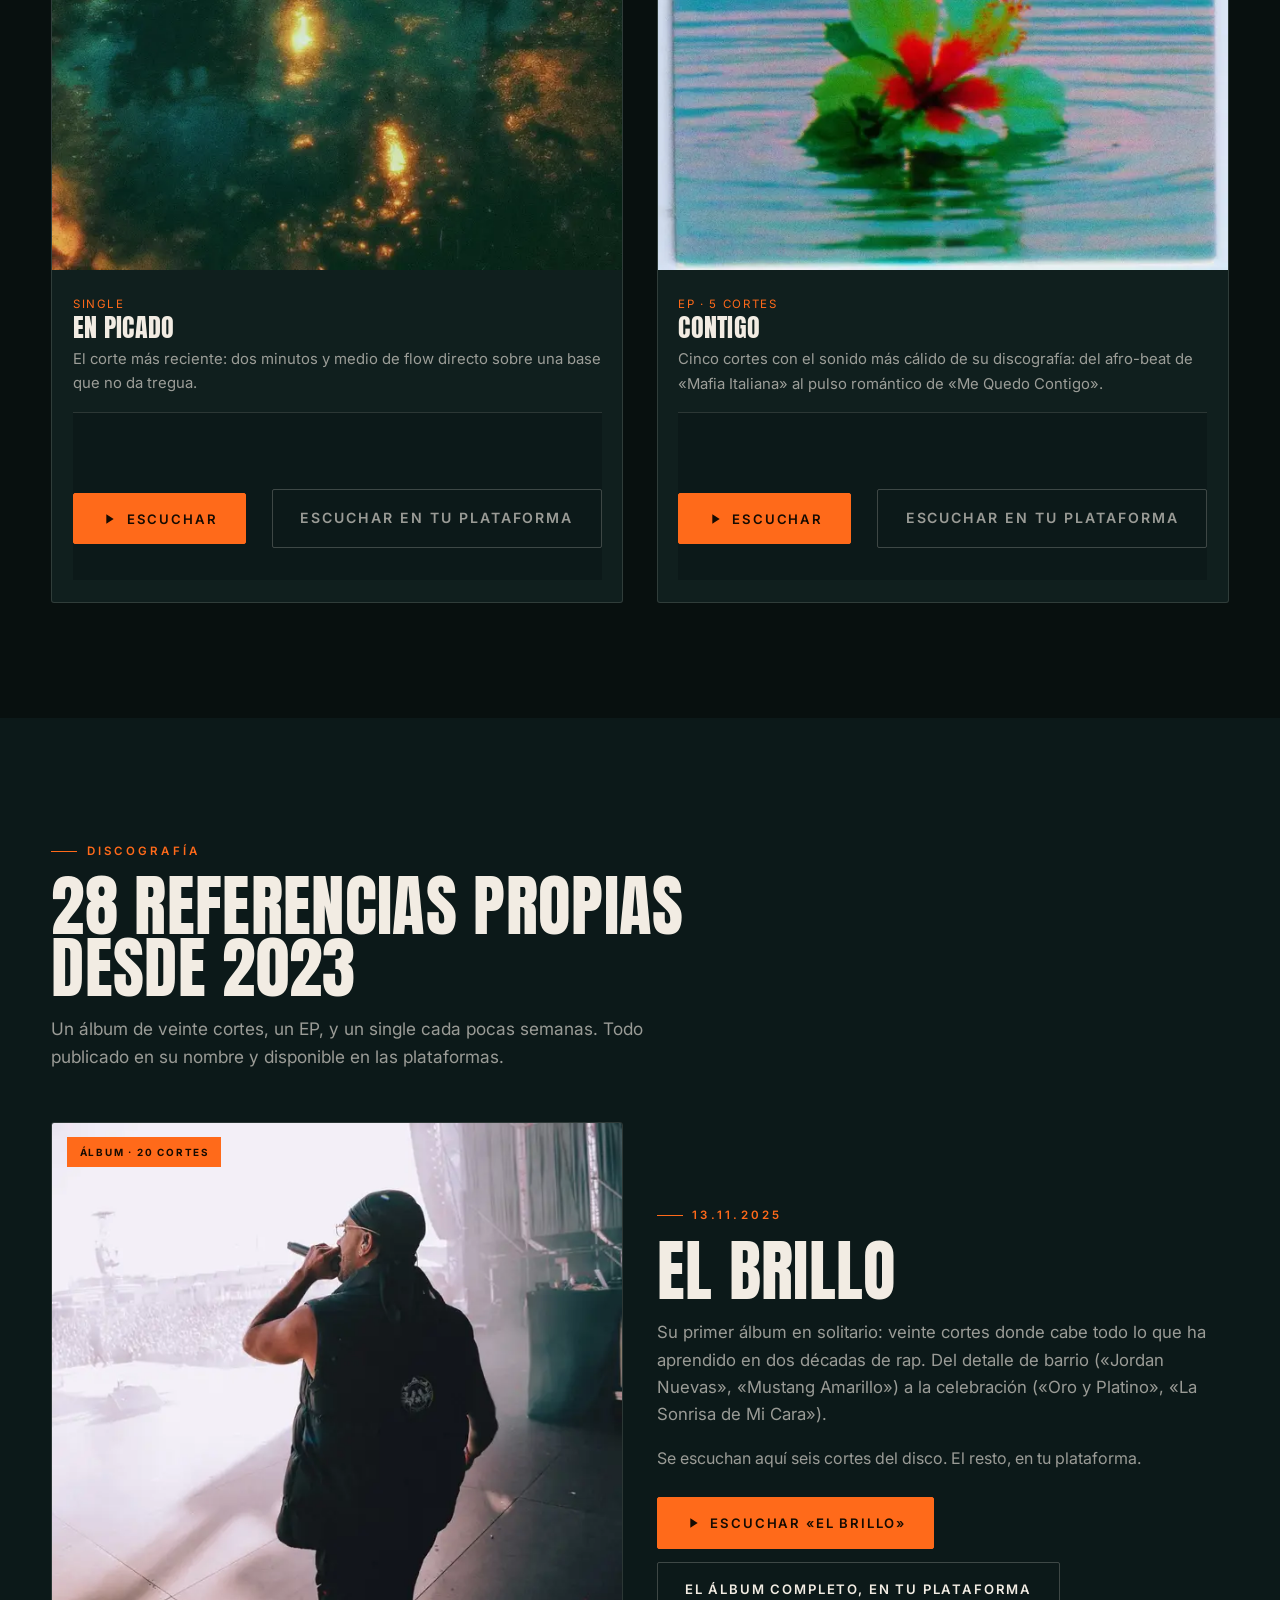
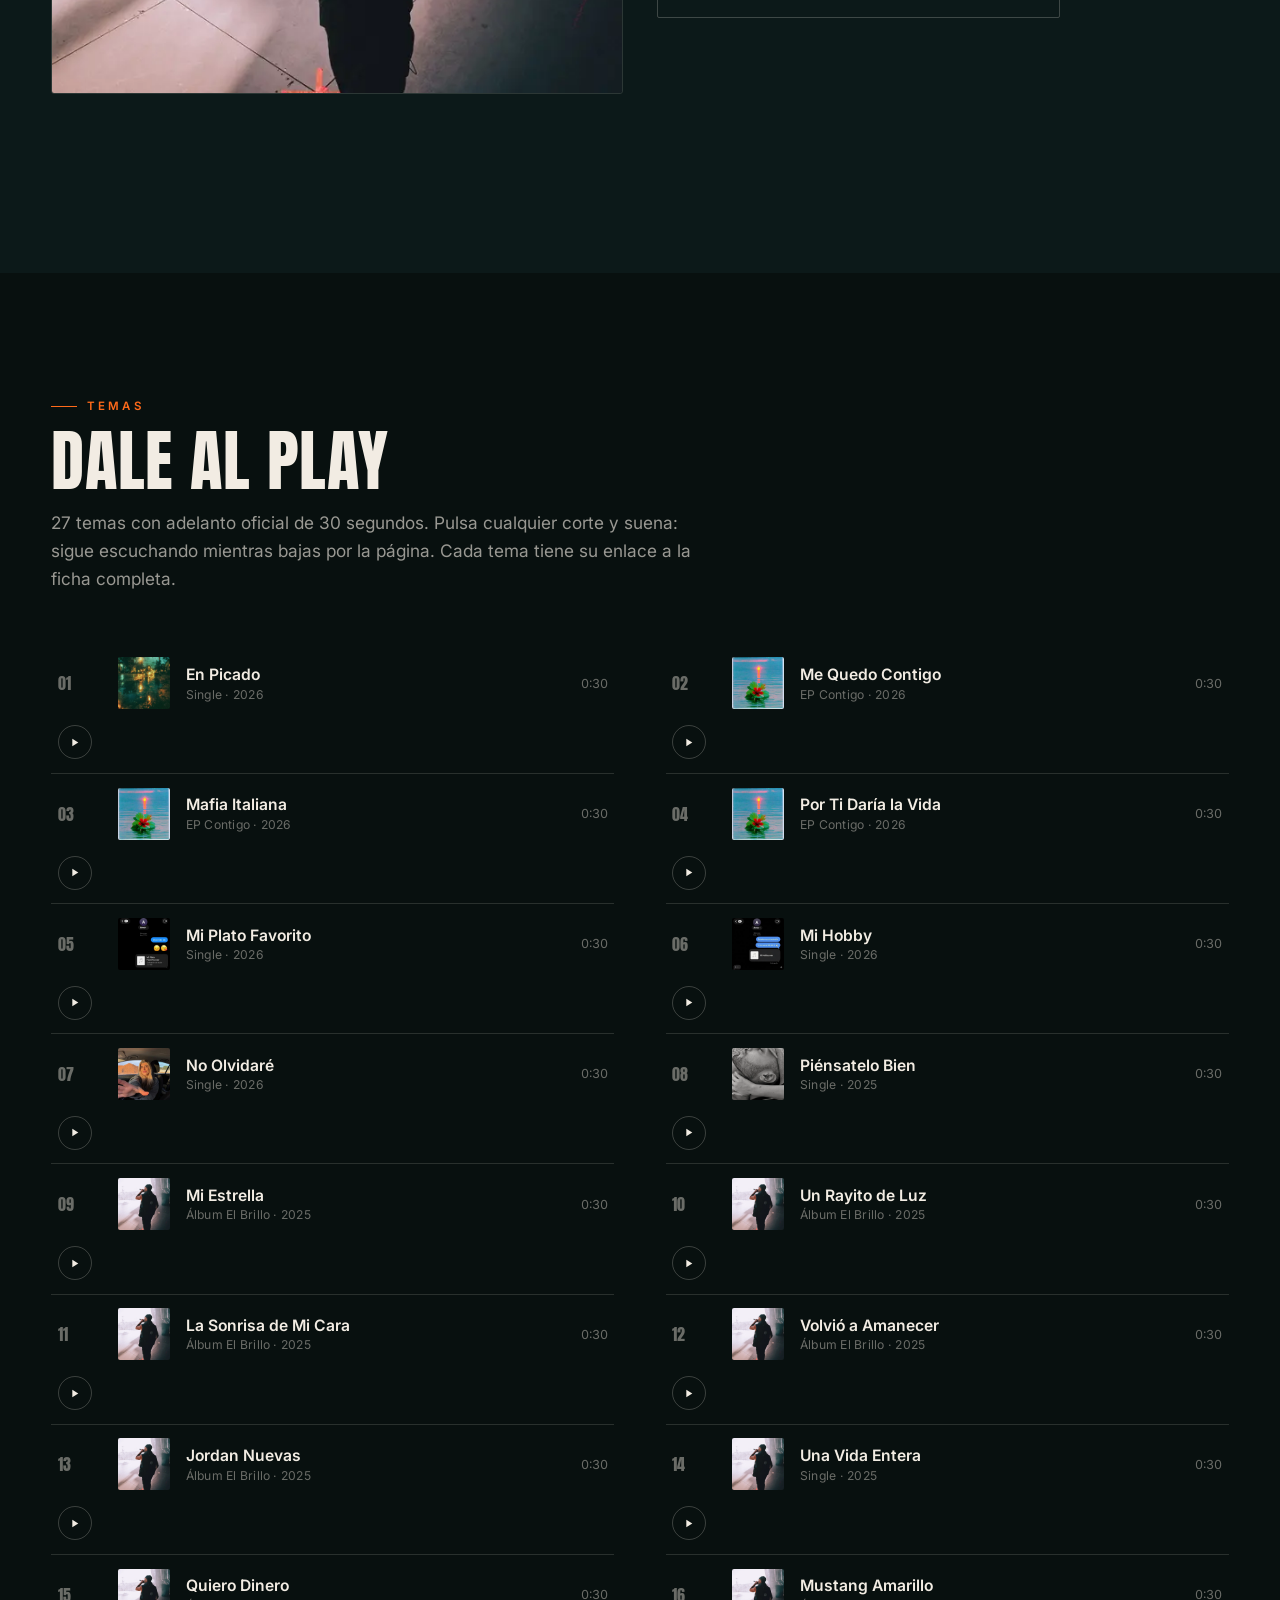
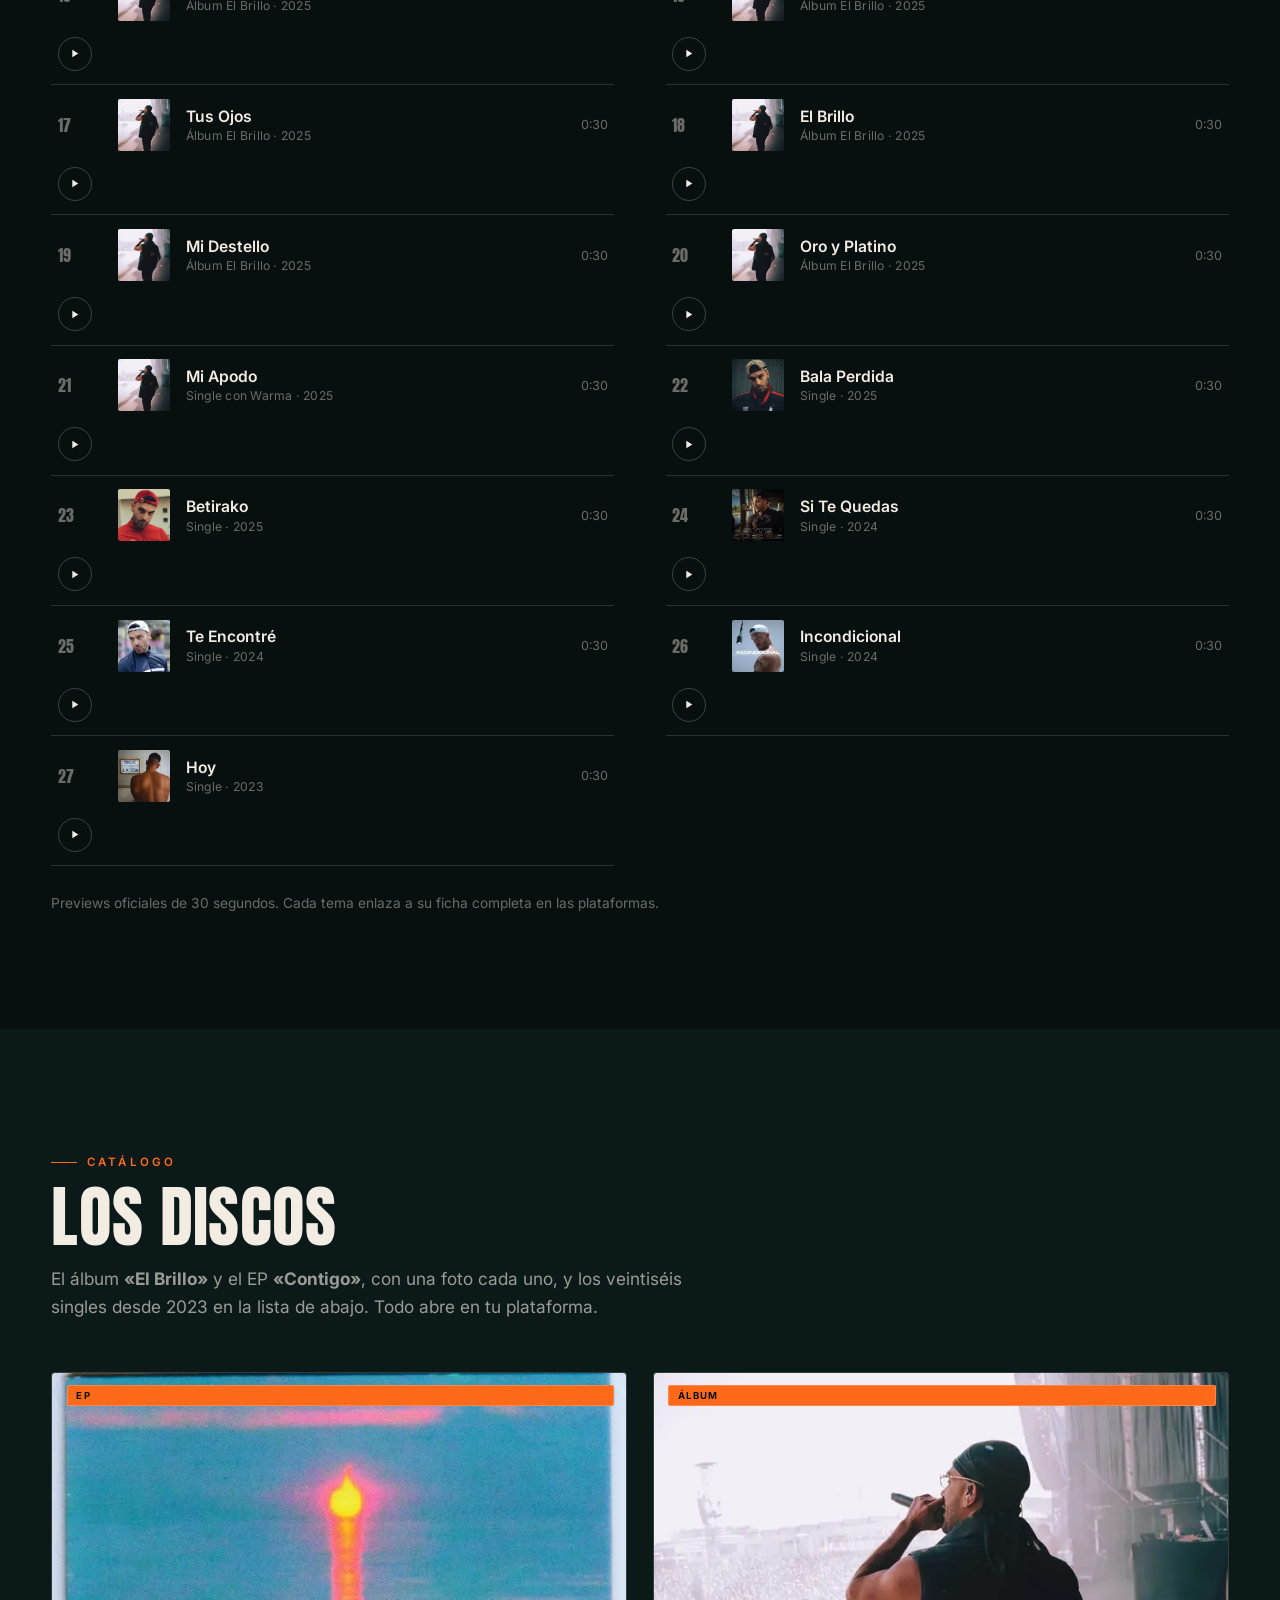
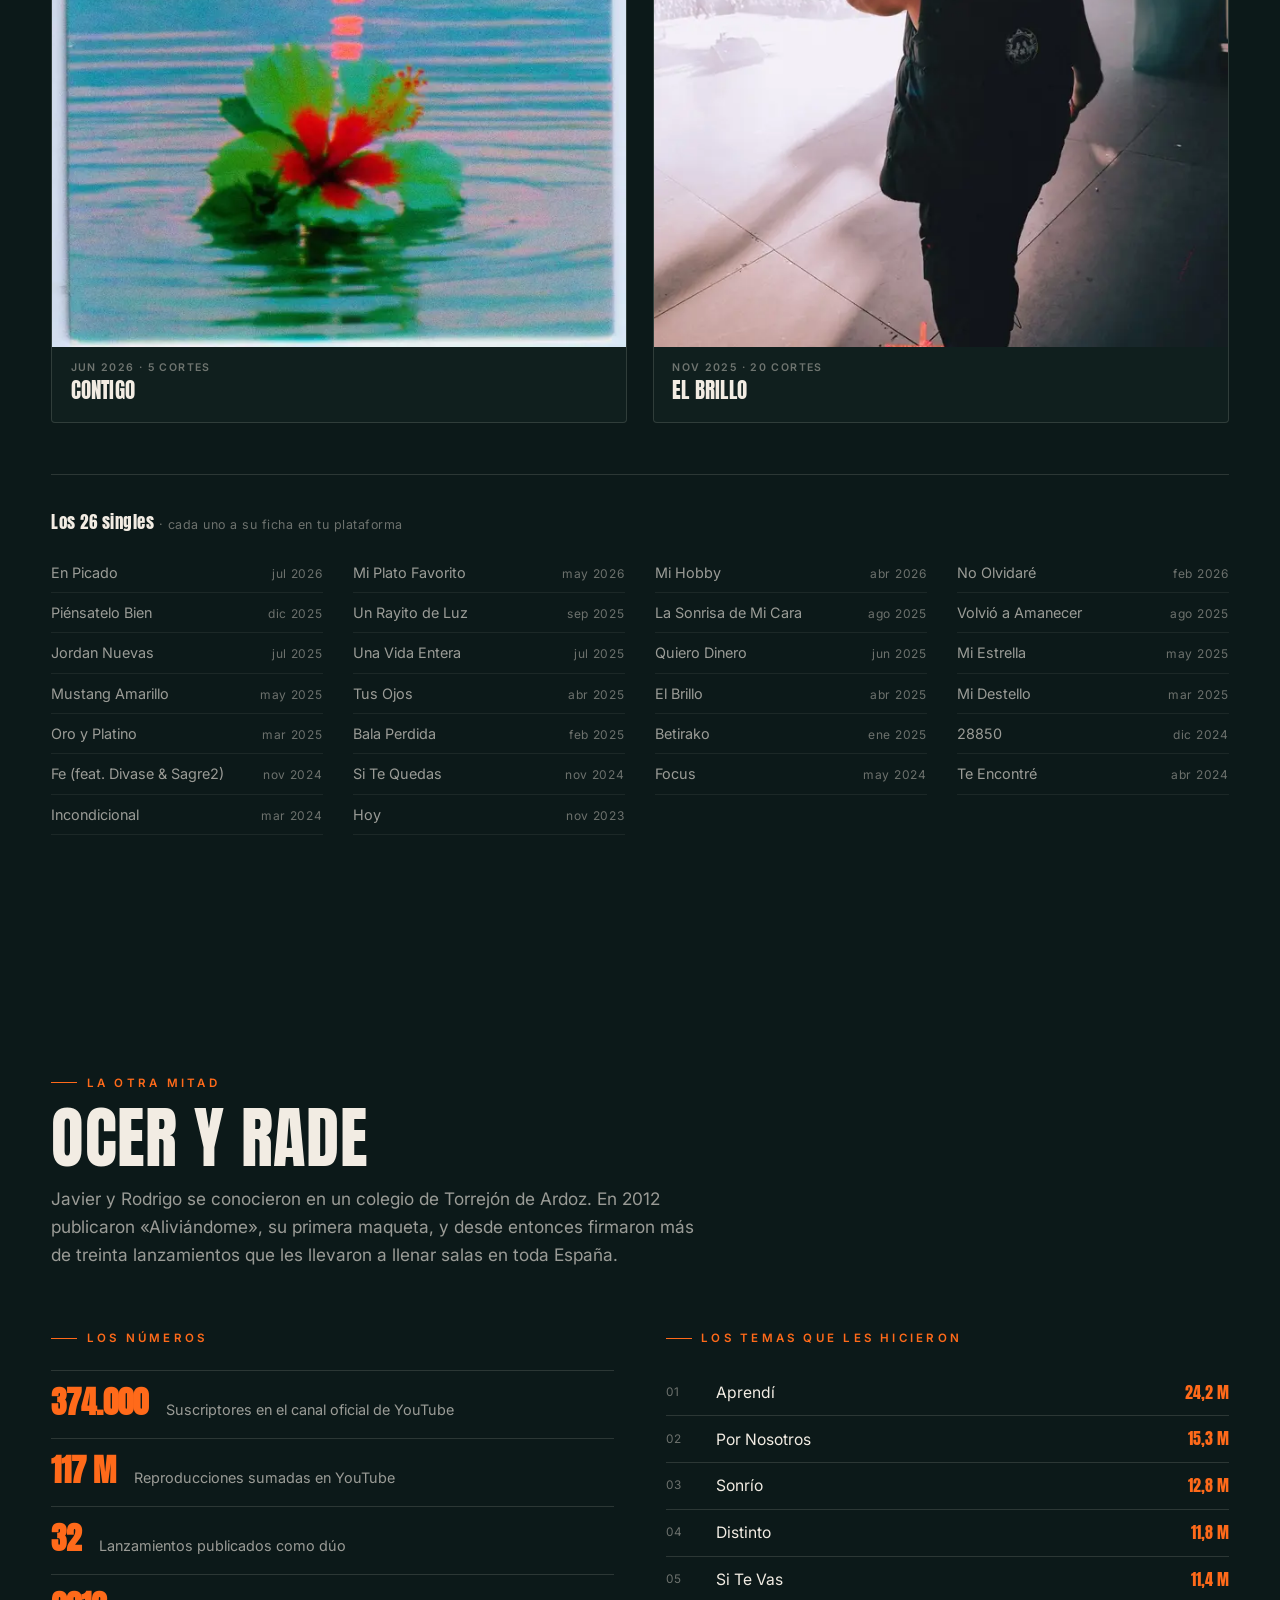
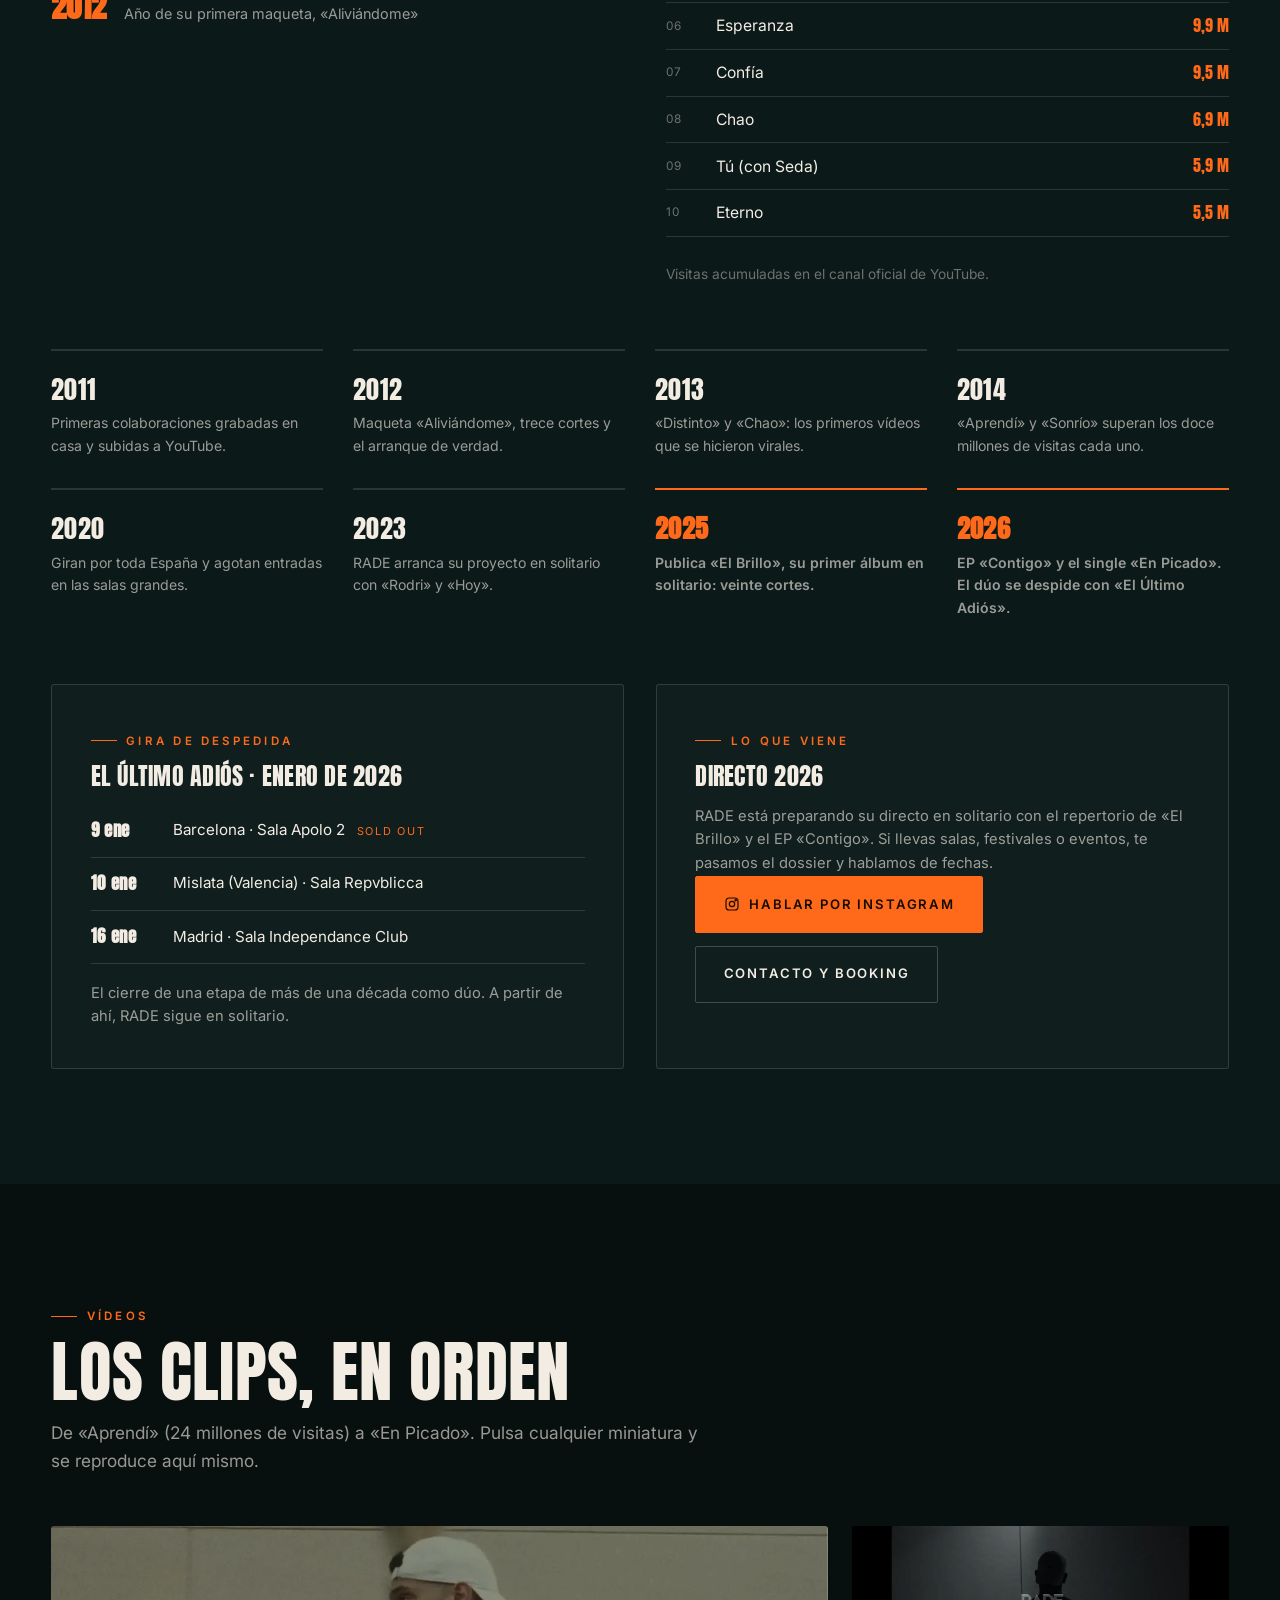
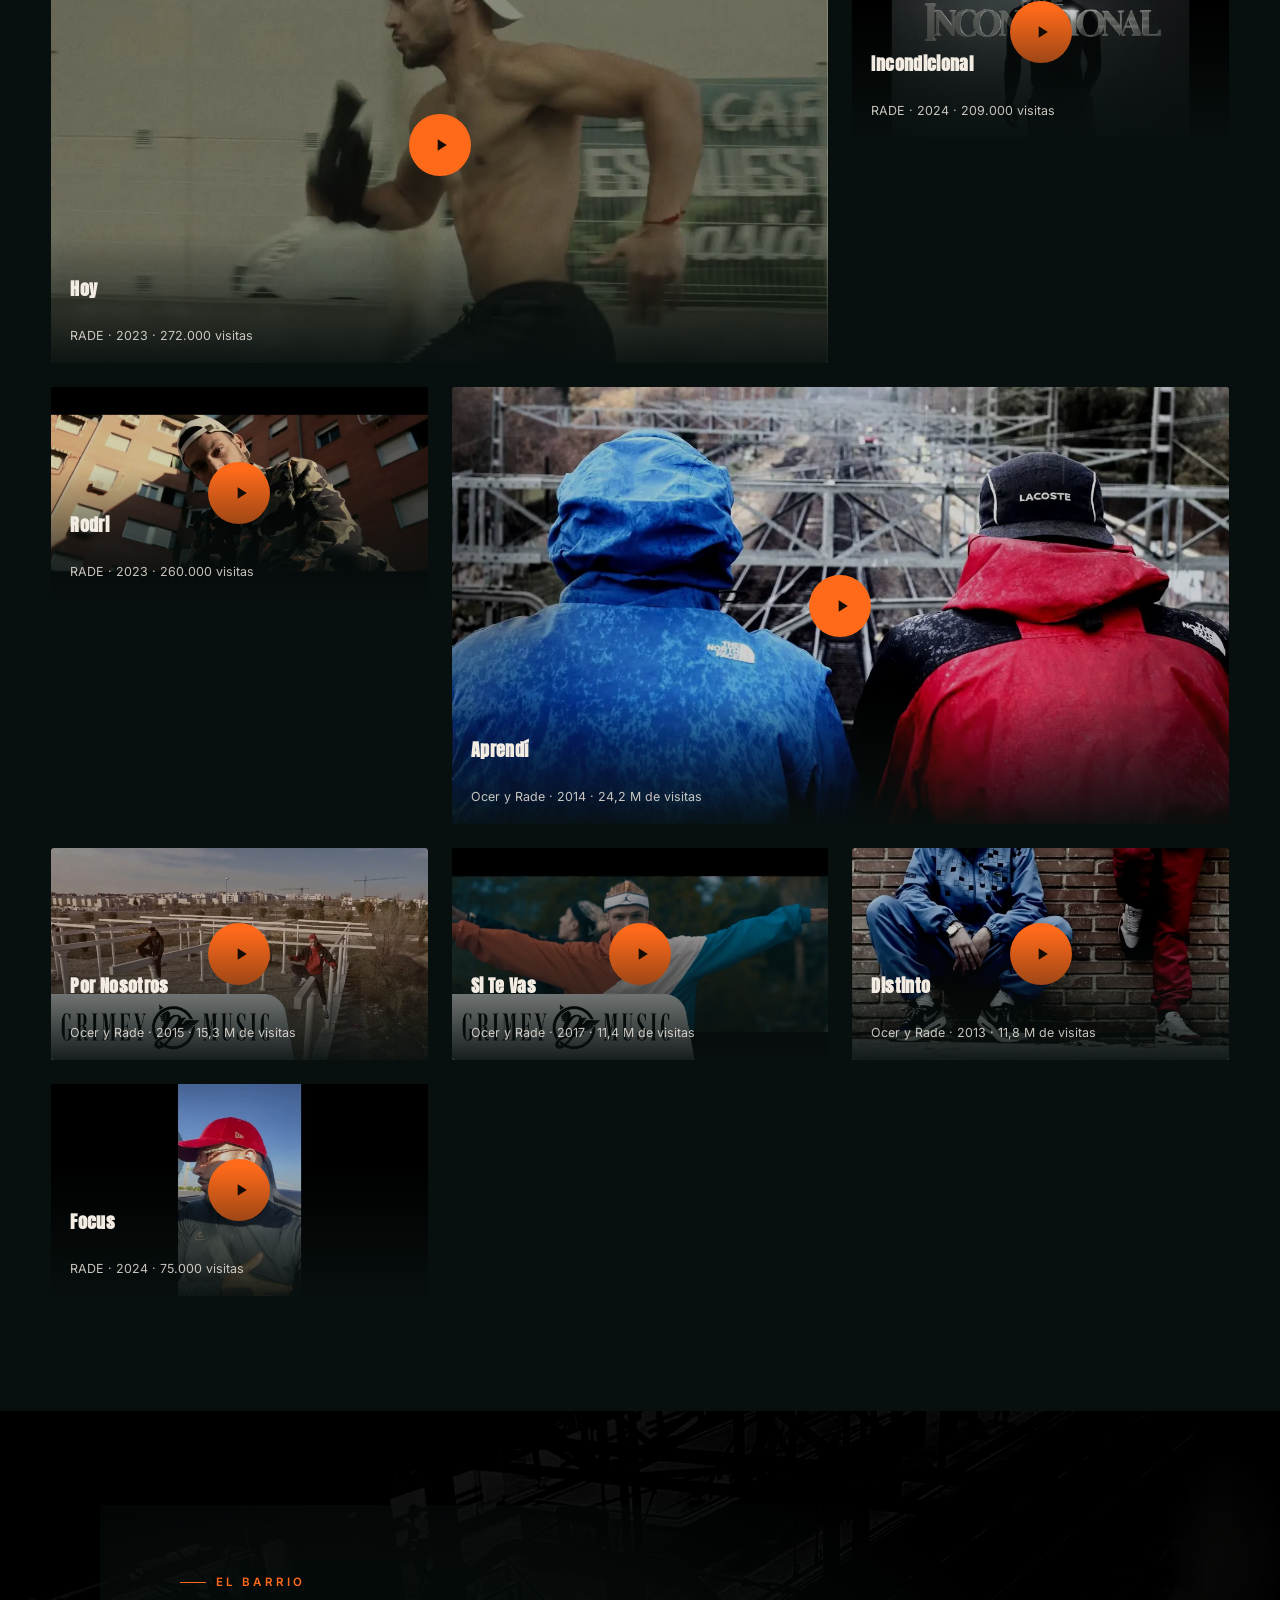
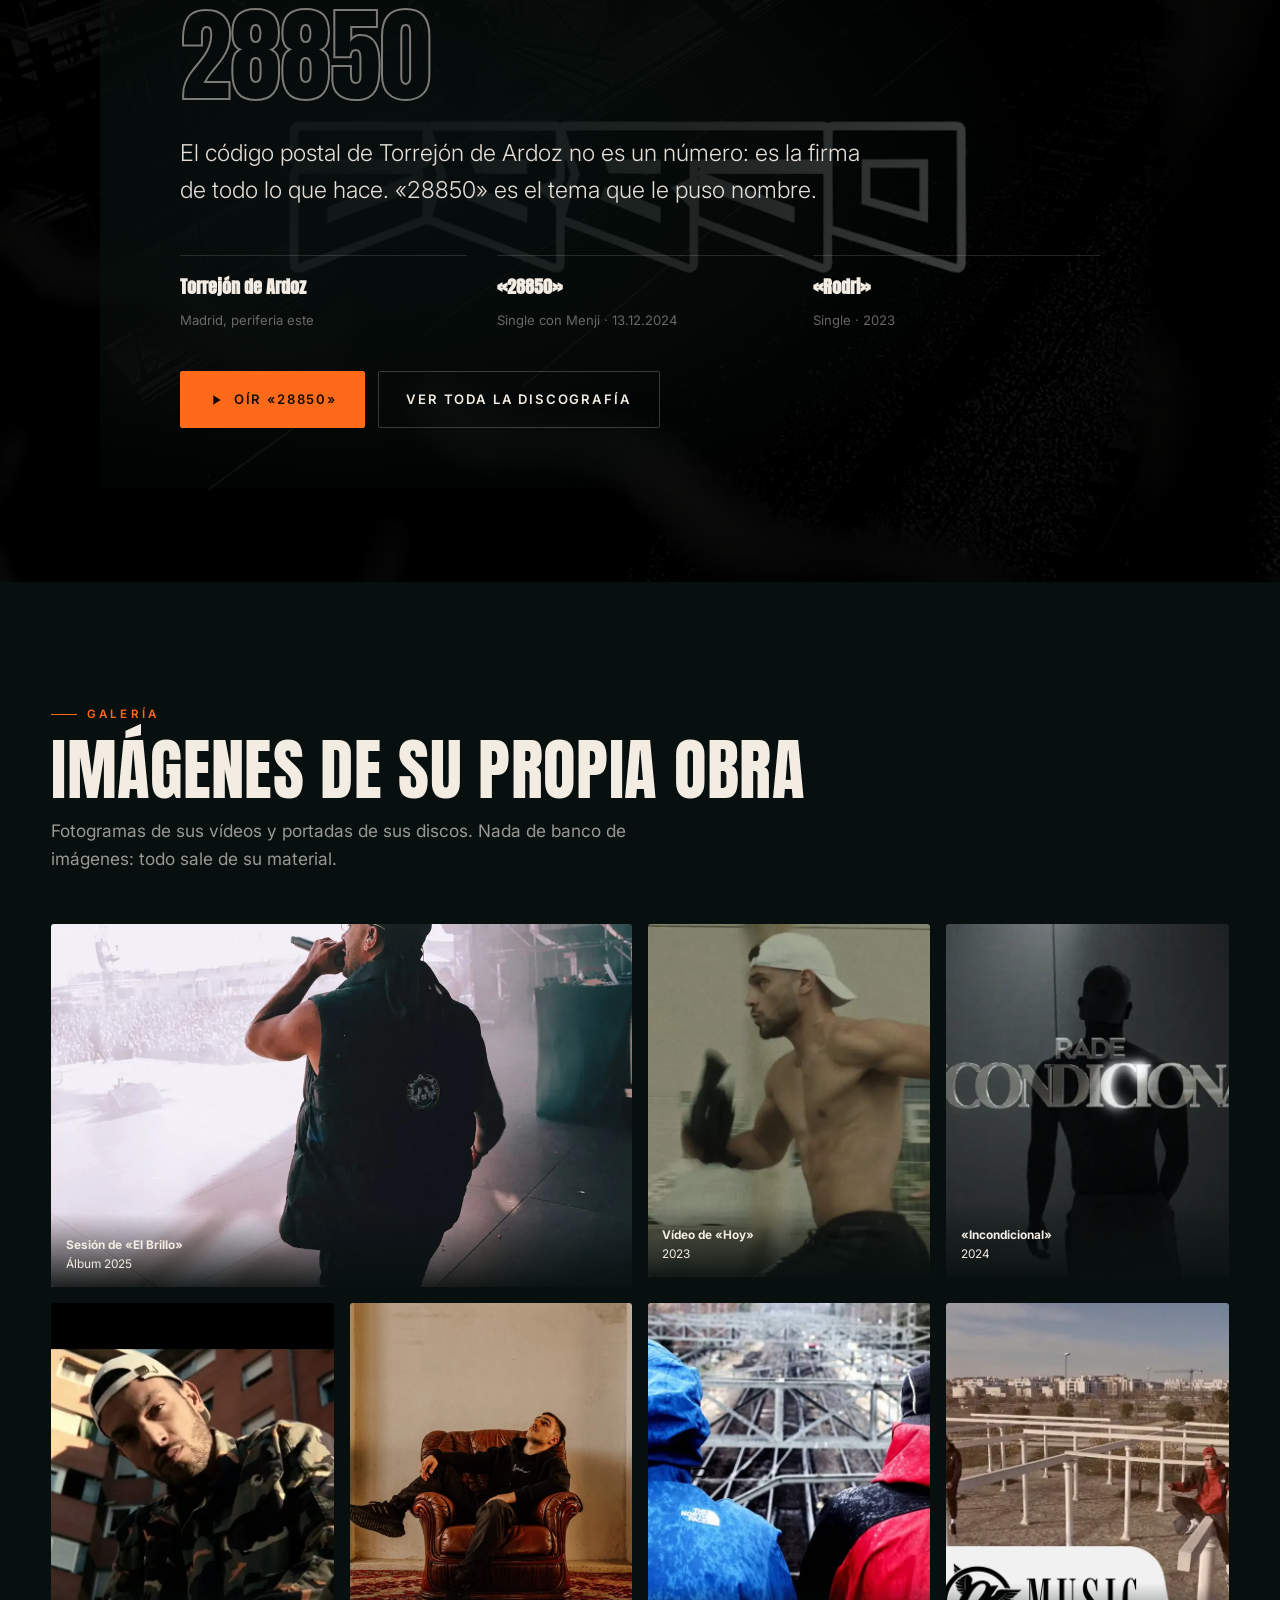
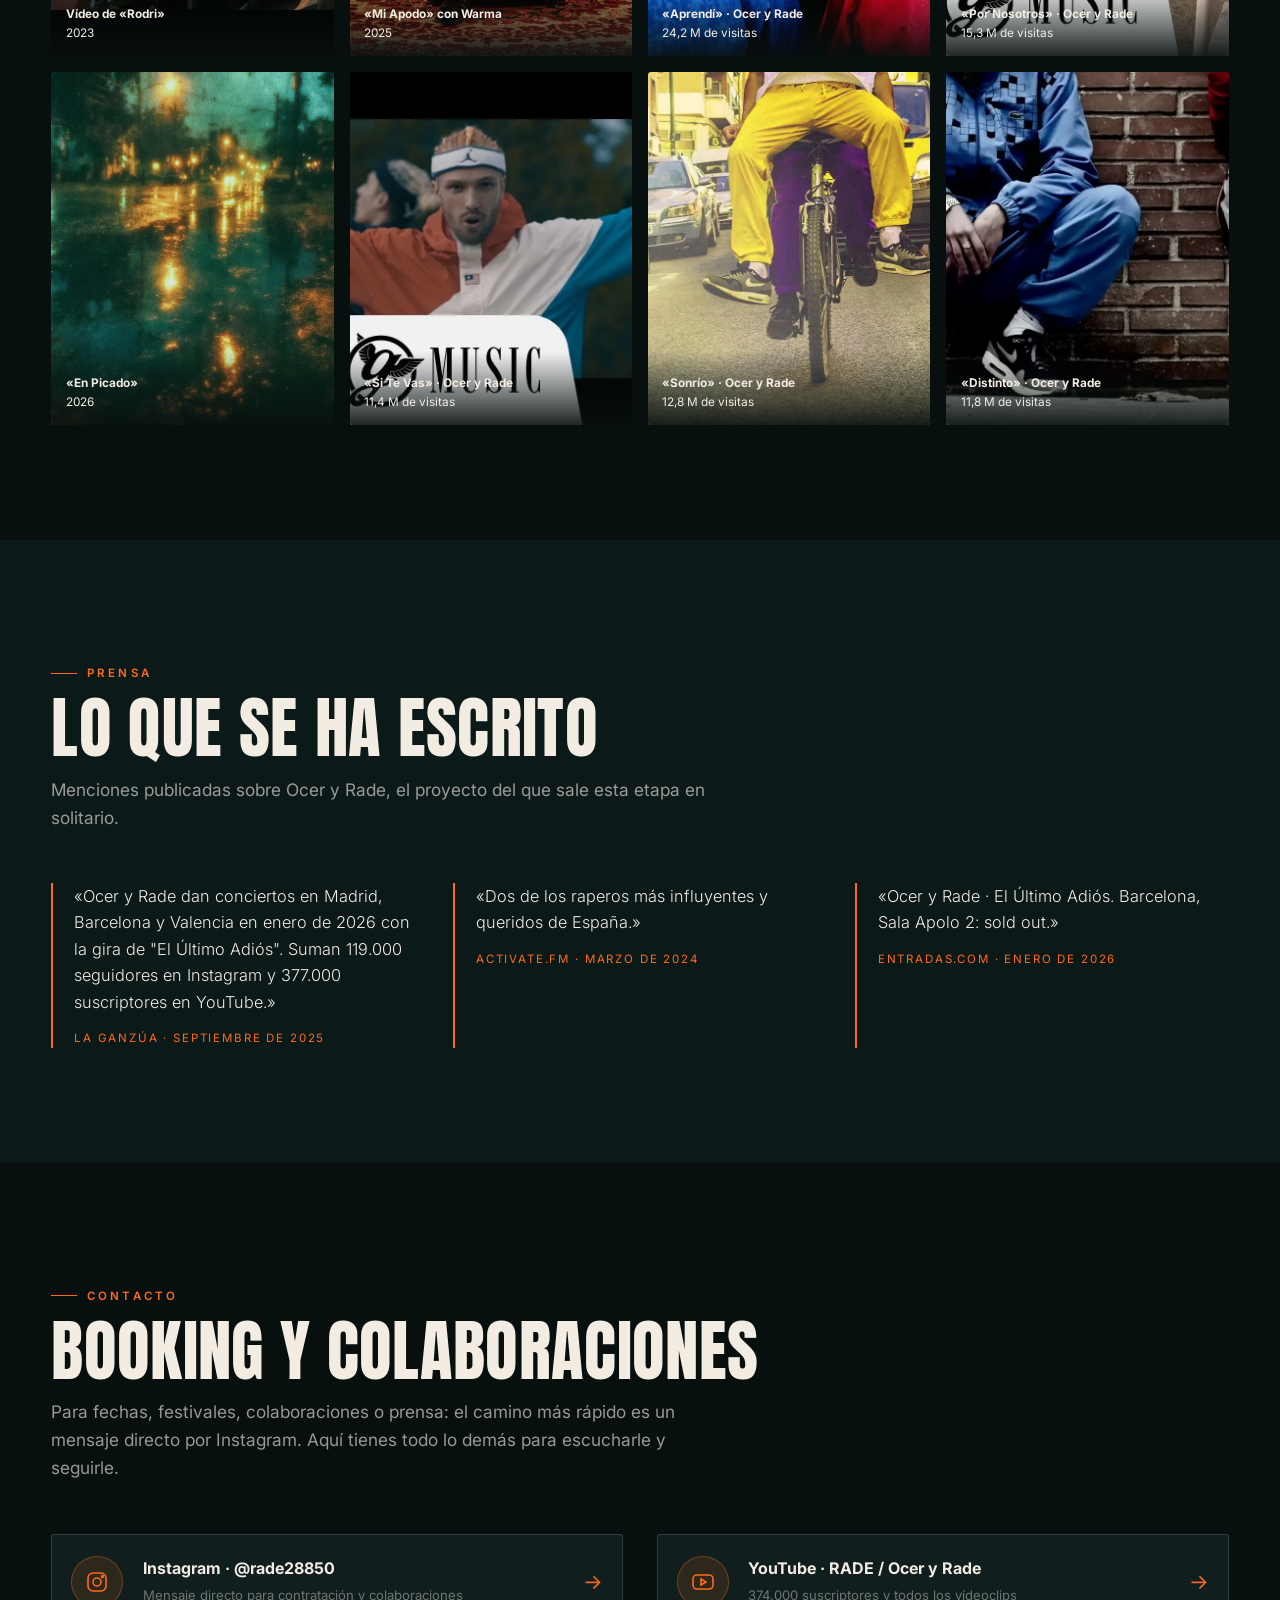
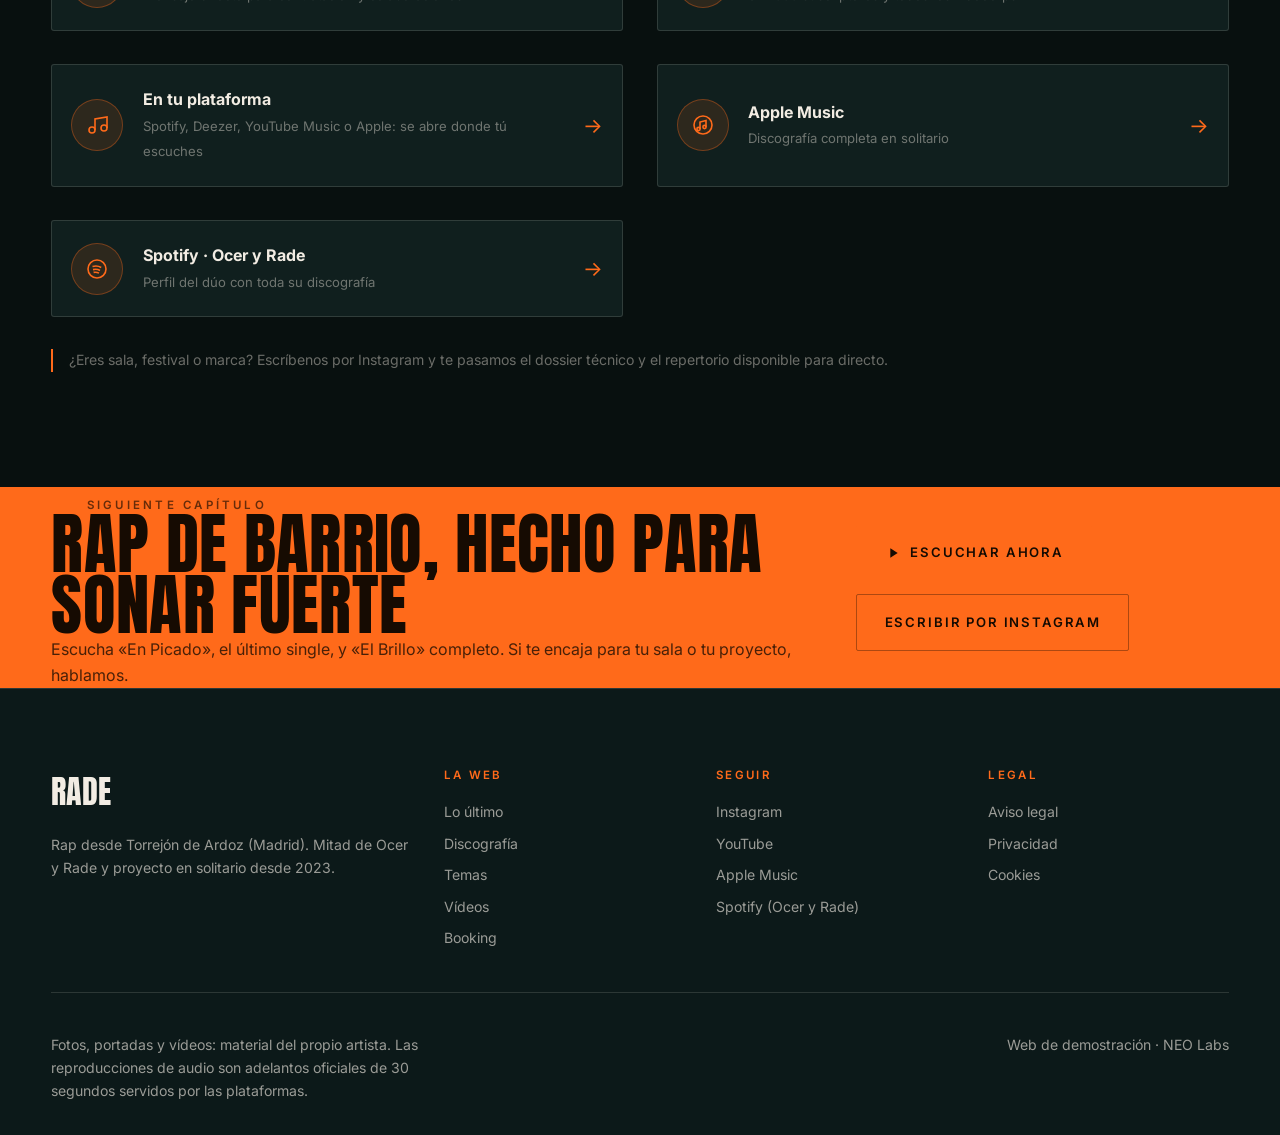
==== commit e81d954d: "RADE: una foto por disco y singles en lista" ====
--- a/index.html
+++ b/index.html
@@ -447,151 +447,53 @@
   <div class="wrap">
     <div class="cabecera-sec rv">
       <span class="eyebrow">Catálogo</span>
-      <h2>Las 28 portadas</h2>
-      <p class="lead">Todo lo que ha sacado en solitario desde 2023, de «Hoy» a «En Picado». Cada portada abre el disco donde tú escuches: Spotify, Apple Music, Deezer, YouTube.</p>
-    </div>
-
-<div class="cuatro rv">
-<a class="tarjeta rv" href="https://song.link/i/6789620909" target="_blank" rel="noopener" title="Abrir «En Picado» en tu plataforma">
-  <div class="arte"><span class="etiqueta nueva">Single</span><img src="assets/portadas/solo-en-picado-single.webp" alt="Portada de En Picado" loading="lazy"></div>
-  <div class="cuerpo"><span class="meta">jul 2026</span>
-  <h3>En Picado</h3></div>
-</a>
-<a class="tarjeta rv" href="https://song.link/i/6778869779" target="_blank" rel="noopener" title="Abrir «Contigo» en tu plataforma">
-  <div class="arte"><span class="etiqueta nueva">EP</span><img src="assets/portadas/solo-contigo-ep.webp" alt="Portada de Contigo" loading="lazy"></div>
+      <h2>Los discos</h2>
+      <p class="lead">El álbum <b>«El Brillo»</b> y el EP <b>«Contigo»</b>, con una foto cada uno,
+        y los veintiséis singles desde 2023 en la lista de abajo. Todo abre en tu plataforma.</p>
+    </div>
+
+<div class="discos-grid rv">
+<a class="disco rv" href="https://song.link/i/6778869779" target="_blank" rel="noopener">
+  <div class="arte"><span class="etiqueta">EP</span><img src="assets/portadas/solo-contigo-ep.webp" alt="Portada de Contigo" loading="lazy"></div>
   <div class="cuerpo"><span class="meta">jun 2026 · 5 cortes</span>
   <h3>Contigo</h3></div>
 </a>
-<a class="tarjeta rv" href="https://song.link/i/6766515440" target="_blank" rel="noopener" title="Abrir «Mi Plato Favorito» en tu plataforma">
-  <div class="arte"><span class="etiqueta nueva">Single</span><img src="assets/portadas/solo-mi-plato-favorito-single.webp" alt="Portada de Mi Plato Favorito" loading="lazy"></div>
-  <div class="cuerpo"><span class="meta">may 2026</span>
-  <h3>Mi Plato Favorito</h3></div>
-</a>
-<a class="tarjeta rv" href="https://song.link/i/1894275287" target="_blank" rel="noopener" title="Abrir «Mi Hobby» en tu plataforma">
-  <div class="arte"><span class="etiqueta nueva">Single</span><img src="assets/portadas/solo-mi-hobby-single.webp" alt="Portada de Mi Hobby" loading="lazy"></div>
-  <div class="cuerpo"><span class="meta">abr 2026</span>
-  <h3>Mi Hobby</h3></div>
-</a>
-<a class="tarjeta rv" href="https://song.link/i/1877208854" target="_blank" rel="noopener" title="Abrir «No Olvidaré» en tu plataforma">
-  <div class="arte"><span class="etiqueta nueva">Single</span><img src="assets/portadas/solo-no-olvidare-single.webp" alt="Portada de No Olvidaré" loading="lazy"></div>
-  <div class="cuerpo"><span class="meta">feb 2026</span>
-  <h3>No Olvidaré</h3></div>
-</a>
-<a class="tarjeta rv" href="https://song.link/i/1852588284" target="_blank" rel="noopener" title="Abrir «Piénsatelo Bien» en tu plataforma">
-  <div class="arte"><span class="etiqueta ">Single</span><img src="assets/portadas/solo-piensatelo-bien-single.webp" alt="Portada de Piénsatelo Bien" loading="lazy"></div>
-  <div class="cuerpo"><span class="meta">dic 2025</span>
-  <h3>Piénsatelo Bien</h3></div>
-</a>
-<a class="tarjeta rv" href="https://song.link/i/1849971363" target="_blank" rel="noopener" title="Abrir «El Brillo» en tu plataforma">
-  <div class="arte"><span class="etiqueta ">Álbum</span><img src="assets/portadas/solo-el-brillo-single.webp" alt="Portada de El Brillo" loading="lazy"></div>
+<a class="disco rv" href="https://song.link/i/1849971363" target="_blank" rel="noopener">
+  <div class="arte"><span class="etiqueta">Álbum</span><img src="assets/portadas/solo-el-brillo-single.webp" alt="Portada de El Brillo" loading="lazy"></div>
   <div class="cuerpo"><span class="meta">nov 2025 · 20 cortes</span>
   <h3>El Brillo</h3></div>
 </a>
-<a class="tarjeta rv" href="https://song.link/i/1839910138" target="_blank" rel="noopener" title="Abrir «Un Rayito de Luz» en tu plataforma">
-  <div class="arte"><span class="etiqueta ">Single</span><img src="assets/portadas/solo-un-rayito-de-luz-single.webp" alt="Portada de Un Rayito de Luz" loading="lazy"></div>
-  <div class="cuerpo"><span class="meta">sep 2025</span>
-  <h3>Un Rayito de Luz</h3></div>
-</a>
-<a class="tarjeta rv" href="https://song.link/i/1832006982" target="_blank" rel="noopener" title="Abrir «La Sonrisa de Mi Cara» en tu plataforma">
-  <div class="arte"><span class="etiqueta ">Single</span><img src="assets/portadas/solo-la-sonrisa-de-mi-cara-single.webp" alt="Portada de La Sonrisa de Mi Cara" loading="lazy"></div>
-  <div class="cuerpo"><span class="meta">ago 2025</span>
-  <h3>La Sonrisa de Mi Cara</h3></div>
-</a>
-<a class="tarjeta rv" href="https://song.link/i/1828261384" target="_blank" rel="noopener" title="Abrir «Volvió a Amanecer» en tu plataforma">
-  <div class="arte"><span class="etiqueta ">Single</span><img src="assets/portadas/solo-volvio-a-amanecer-single.webp" alt="Portada de Volvió a Amanecer" loading="lazy"></div>
-  <div class="cuerpo"><span class="meta">ago 2025</span>
-  <h3>Volvió a Amanecer</h3></div>
-</a>
-<a class="tarjeta rv" href="https://song.link/i/1824237099" target="_blank" rel="noopener" title="Abrir «Jordan Nuevas» en tu plataforma">
-  <div class="arte"><span class="etiqueta ">Single</span><img src="assets/portadas/solo-jordan-nuevas-single.webp" alt="Portada de Jordan Nuevas" loading="lazy"></div>
-  <div class="cuerpo"><span class="meta">jul 2025</span>
-  <h3>Jordan Nuevas</h3></div>
-</a>
-<a class="tarjeta rv" href="https://song.link/i/1821478197" target="_blank" rel="noopener" title="Abrir «Una Vida Entera» en tu plataforma">
-  <div class="arte"><span class="etiqueta ">Single</span><img src="assets/portadas/solo-una-vida-entera-single.webp" alt="Portada de Una Vida Entera" loading="lazy"></div>
-  <div class="cuerpo"><span class="meta">jul 2025</span>
-  <h3>Una Vida Entera</h3></div>
-</a>
-<a class="tarjeta rv" href="https://song.link/i/1818343952" target="_blank" rel="noopener" title="Abrir «Quiero Dinero» en tu plataforma">
-  <div class="arte"><span class="etiqueta ">Single</span><img src="assets/portadas/solo-quiero-dinero-single.webp" alt="Portada de Quiero Dinero" loading="lazy"></div>
-  <div class="cuerpo"><span class="meta">jun 2025</span>
-  <h3>Quiero Dinero</h3></div>
-</a>
-<a class="tarjeta rv" href="https://song.link/i/1814856269" target="_blank" rel="noopener" title="Abrir «Mi Estrella» en tu plataforma">
-  <div class="arte"><span class="etiqueta ">Single</span><img src="assets/portadas/solo-mi-estrella-single.webp" alt="Portada de Mi Estrella" loading="lazy"></div>
-  <div class="cuerpo"><span class="meta">may 2025</span>
-  <h3>Mi Estrella</h3></div>
-</a>
-<a class="tarjeta rv" href="https://song.link/i/1810244998" target="_blank" rel="noopener" title="Abrir «Mustang Amarillo» en tu plataforma">
-  <div class="arte"><span class="etiqueta ">Single</span><img src="assets/portadas/solo-mustang-amarillo-single.webp" alt="Portada de Mustang Amarillo" loading="lazy"></div>
-  <div class="cuerpo"><span class="meta">may 2025</span>
-  <h3>Mustang Amarillo</h3></div>
-</a>
-<a class="tarjeta rv" href="https://song.link/i/1806330433" target="_blank" rel="noopener" title="Abrir «Tus Ojos» en tu plataforma">
-  <div class="arte"><span class="etiqueta ">Single</span><img src="assets/portadas/solo-tus-ojos-single.webp" alt="Portada de Tus Ojos" loading="lazy"></div>
-  <div class="cuerpo"><span class="meta">abr 2025</span>
-  <h3>Tus Ojos</h3></div>
-</a>
-<a class="tarjeta rv" href="https://song.link/i/1803387856" target="_blank" rel="noopener" title="Abrir «El Brillo» en tu plataforma">
-  <div class="arte"><span class="etiqueta ">Single</span><img src="assets/portadas/solo-el-brillo-single.webp" alt="Portada de El Brillo" loading="lazy"></div>
-  <div class="cuerpo"><span class="meta">abr 2025</span>
-  <h3>El Brillo</h3></div>
-</a>
-<a class="tarjeta rv" href="https://song.link/i/1796831972" target="_blank" rel="noopener" title="Abrir «Mi Destello» en tu plataforma">
-  <div class="arte"><span class="etiqueta ">Single</span><img src="assets/portadas/solo-mi-destello-single.webp" alt="Portada de Mi Destello" loading="lazy"></div>
-  <div class="cuerpo"><span class="meta">mar 2025</span>
-  <h3>Mi Destello</h3></div>
-</a>
-<a class="tarjeta rv" href="https://song.link/i/1796831924" target="_blank" rel="noopener" title="Abrir «Oro y Platino» en tu plataforma">
-  <div class="arte"><span class="etiqueta ">Single</span><img src="assets/portadas/solo-oro-y-platino-single.webp" alt="Portada de Oro y Platino" loading="lazy"></div>
-  <div class="cuerpo"><span class="meta">mar 2025</span>
-  <h3>Oro y Platino</h3></div>
-</a>
-<a class="tarjeta rv" href="https://song.link/i/1794812972" target="_blank" rel="noopener" title="Abrir «Bala Perdida» en tu plataforma">
-  <div class="arte"><span class="etiqueta ">Single</span><img src="assets/portadas/solo-bala-perdida-single.webp" alt="Portada de Bala Perdida" loading="lazy"></div>
-  <div class="cuerpo"><span class="meta">feb 2025</span>
-  <h3>Bala Perdida</h3></div>
-</a>
-<a class="tarjeta rv" href="https://song.link/i/1784735044" target="_blank" rel="noopener" title="Abrir «Betirako» en tu plataforma">
-  <div class="arte"><span class="etiqueta ">Single</span><img src="assets/portadas/solo-betirako-single.webp" alt="Portada de Betirako" loading="lazy"></div>
-  <div class="cuerpo"><span class="meta">ene 2025</span>
-  <h3>Betirako</h3></div>
-</a>
-<a class="tarjeta rv" href="https://song.link/i/1781075454" target="_blank" rel="noopener" title="Abrir «28850» en tu plataforma">
-  <div class="arte"><span class="etiqueta ">Single</span><img src="assets/portadas/solo-28850-single.webp" alt="Portada de 28850" loading="lazy"></div>
-  <div class="cuerpo"><span class="meta">dic 2024</span>
-  <h3>28850</h3></div>
-</a>
-<a class="tarjeta rv" href="https://song.link/i/1861765154" target="_blank" rel="noopener" title="Abrir «Fe (feat. Divase & Sagre2)» en tu plataforma">
-  <div class="arte"><span class="etiqueta ">Single</span><img src="assets/portadas/solo-el-brillo.webp" alt="Portada de Fe (feat. Divase & Sagre2)" loading="lazy"></div>
-  <div class="cuerpo"><span class="meta">nov 2024</span>
-  <h3>Fe (feat. Divase & Sagre2)</h3></div>
-</a>
-<a class="tarjeta rv" href="https://song.link/i/1775739665" target="_blank" rel="noopener" title="Abrir «Si Te Quedas» en tu plataforma">
-  <div class="arte"><span class="etiqueta ">Single</span><img src="assets/portadas/solo-si-te-quedas-single.webp" alt="Portada de Si Te Quedas" loading="lazy"></div>
-  <div class="cuerpo"><span class="meta">nov 2024</span>
-  <h3>Si Te Quedas</h3></div>
-</a>
-<a class="tarjeta rv" href="https://song.link/i/1745944452" target="_blank" rel="noopener" title="Abrir «Focus» en tu plataforma">
-  <div class="arte"><span class="etiqueta ">Single</span><img src="assets/portadas/solo-focus-single.webp" alt="Portada de Focus" loading="lazy"></div>
-  <div class="cuerpo"><span class="meta">may 2024</span>
-  <h3>Focus</h3></div>
-</a>
-<a class="tarjeta rv" href="https://song.link/i/1739986517" target="_blank" rel="noopener" title="Abrir «Te Encontré» en tu plataforma">
-  <div class="arte"><span class="etiqueta ">Single</span><img src="assets/portadas/solo-te-encontre-single.webp" alt="Portada de Te Encontré" loading="lazy"></div>
-  <div class="cuerpo"><span class="meta">abr 2024</span>
-  <h3>Te Encontré</h3></div>
-</a>
-<a class="tarjeta rv" href="https://song.link/i/1731097812" target="_blank" rel="noopener" title="Abrir «Incondicional» en tu plataforma">
-  <div class="arte"><span class="etiqueta ">Single</span><img src="assets/portadas/solo-incondicional-single.webp" alt="Portada de Incondicional" loading="lazy"></div>
-  <div class="cuerpo"><span class="meta">mar 2024</span>
-  <h3>Incondicional</h3></div>
-</a>
-<a class="tarjeta rv" href="https://song.link/i/1709000385" target="_blank" rel="noopener" title="Abrir «Hoy» en tu plataforma">
-  <div class="arte"><span class="etiqueta ">Single</span><img src="assets/portadas/solo-hoy-single.webp" alt="Portada de Hoy" loading="lazy"></div>
-  <div class="cuerpo"><span class="meta">nov 2023</span>
-  <h3>Hoy</h3></div>
-</a>
+</div>
+<div class="singles rv">
+  <p class="singles-tit">Los 26 singles <span>· cada uno a su ficha en tu plataforma</span></p>
+  <ul class="singles-lista">
+<li><a href="https://song.link/i/6789620909" target="_blank" rel="noopener">En Picado<span>jul 2026</span></a></li>
+<li><a href="https://song.link/i/6766515440" target="_blank" rel="noopener">Mi Plato Favorito<span>may 2026</span></a></li>
+<li><a href="https://song.link/i/1894275287" target="_blank" rel="noopener">Mi Hobby<span>abr 2026</span></a></li>
+<li><a href="https://song.link/i/1877208854" target="_blank" rel="noopener">No Olvidaré<span>feb 2026</span></a></li>
+<li><a href="https://song.link/i/1852588284" target="_blank" rel="noopener">Piénsatelo Bien<span>dic 2025</span></a></li>
+<li><a href="https://song.link/i/1839910138" target="_blank" rel="noopener">Un Rayito de Luz<span>sep 2025</span></a></li>
+<li><a href="https://song.link/i/1832006982" target="_blank" rel="noopener">La Sonrisa de Mi Cara<span>ago 2025</span></a></li>
+<li><a href="https://song.link/i/1828261384" target="_blank" rel="noopener">Volvió a Amanecer<span>ago 2025</span></a></li>
+<li><a href="https://song.link/i/1824237099" target="_blank" rel="noopener">Jordan Nuevas<span>jul 2025</span></a></li>
+<li><a href="https://song.link/i/1821478197" target="_blank" rel="noopener">Una Vida Entera<span>jul 2025</span></a></li>
+<li><a href="https://song.link/i/1818343952" target="_blank" rel="noopener">Quiero Dinero<span>jun 2025</span></a></li>
+<li><a href="https://song.link/i/1814856269" target="_blank" rel="noopener">Mi Estrella<span>may 2025</span></a></li>
+<li><a href="https://song.link/i/1810244998" target="_blank" rel="noopener">Mustang Amarillo<span>may 2025</span></a></li>
+<li><a href="https://song.link/i/1806330433" target="_blank" rel="noopener">Tus Ojos<span>abr 2025</span></a></li>
+<li><a href="https://song.link/i/1803387856" target="_blank" rel="noopener">El Brillo<span>abr 2025</span></a></li>
+<li><a href="https://song.link/i/1796831972" target="_blank" rel="noopener">Mi Destello<span>mar 2025</span></a></li>
+<li><a href="https://song.link/i/1796831924" target="_blank" rel="noopener">Oro y Platino<span>mar 2025</span></a></li>
+<li><a href="https://song.link/i/1794812972" target="_blank" rel="noopener">Bala Perdida<span>feb 2025</span></a></li>
+<li><a href="https://song.link/i/1784735044" target="_blank" rel="noopener">Betirako<span>ene 2025</span></a></li>
+<li><a href="https://song.link/i/1781075454" target="_blank" rel="noopener">28850<span>dic 2024</span></a></li>
+<li><a href="https://song.link/i/1861765154" target="_blank" rel="noopener">Fe (feat. Divase & Sagre2)<span>nov 2024</span></a></li>
+<li><a href="https://song.link/i/1775739665" target="_blank" rel="noopener">Si Te Quedas<span>nov 2024</span></a></li>
+<li><a href="https://song.link/i/1745944452" target="_blank" rel="noopener">Focus<span>may 2024</span></a></li>
+<li><a href="https://song.link/i/1739986517" target="_blank" rel="noopener">Te Encontré<span>abr 2024</span></a></li>
+<li><a href="https://song.link/i/1731097812" target="_blank" rel="noopener">Incondicional<span>mar 2024</span></a></li>
+<li><a href="https://song.link/i/1709000385" target="_blank" rel="noopener">Hoy<span>nov 2023</span></a></li>
+  </ul>
 </div>
 
   </div>
--- a/assets/estilo2.css
+++ b/assets/estilo2.css
@@ -97,7 +97,36 @@
 @media(max-width:700px){#catalogo .cuatro{grid-template-columns:repeat(3,1fr)}}
 @media(max-width:520px){#catalogo .cuatro{grid-template-columns:repeat(2,1fr)}}
 
-/* ---------- corrector del hero y de las cifras ---------- */
+/* ---------- discografía: una foto por disco + singles en lista ---------- */
+.discos-grid{display:grid;grid-template-columns:repeat(auto-fit,minmax(232px,1fr));
+  gap:clamp(16px,2vw,28px)}
+.disco{display:block;border:1px solid var(--line);border-radius:4px;overflow:hidden;
+  background:var(--panel);text-decoration:none;transition:transform .3s var(--ease),border-color .3s var(--ease)}
+.disco:hover{transform:translateY(-5px);border-color:rgba(255,106,26,.55)}
+.disco .arte{position:relative;aspect-ratio:1/1;overflow:hidden;background:var(--panel2)}
+.disco .arte img{width:100%;height:100%;object-fit:cover;display:block}
+.disco .arte .etiqueta{position:absolute;top:.75rem;right:.75rem;background:var(--amber);
+  color:#08100F;font:700 .6rem/1 var(--body,Inter,sans-serif);letter-spacing:.14em;
+  text-transform:uppercase;padding:.3rem .55rem;border-radius:2px}
+.disco .cuerpo{padding:1rem 1.15rem 1.25rem}
+.disco .cuerpo .meta{display:block;font:600 .66rem/1 var(--body,Inter,sans-serif);
+  letter-spacing:.13em;text-transform:uppercase;color:var(--muted2);margin-bottom:.4rem}
+.disco .cuerpo h3{font-family:var(--disp,Anton,sans-serif);font-size:1.3rem;line-height:1.08;
+  color:var(--cream)}
+.singles{margin-top:clamp(30px,4vw,54px);border-top:1px solid var(--line);
+  padding-top:clamp(22px,3vw,34px)}
+.singles-tit{font-family:var(--disp,Anton,sans-serif);font-size:1.05rem;letter-spacing:.03em;
+  color:var(--cream);margin-bottom:1rem}
+.singles-tit span{font-family:var(--body,Inter,sans-serif);font-size:.78rem;color:var(--muted2)}
+.singles-lista{list-style:none;display:grid;grid-template-columns:repeat(auto-fit,minmax(240px,1fr));
+  gap:0 clamp(18px,2.4vw,42px)}
+.singles-lista a{display:flex;justify-content:space-between;align-items:baseline;gap:1rem;
+  padding:.5rem 0;border-bottom:1px solid rgba(242,236,227,.07);color:var(--muted);
+  font-size:.9rem;text-decoration:none;transition:color .2s}
+.singles-lista a:hover{color:var(--amber)}
+.singles-lista a span{color:var(--muted2);font-size:.75rem;letter-spacing:.06em;white-space:nowrap}
+@media(max-width:700px){.discos-grid{grid-template-columns:1fr 1fr;gap:12px}
+  .singles-lista{grid-template-columns:1fr}}
 .hero-in{width:min(1240px,92vw);margin:0 auto}
 @media(max-width:700px){
   .stats{grid-template-columns:1fr 1fr}
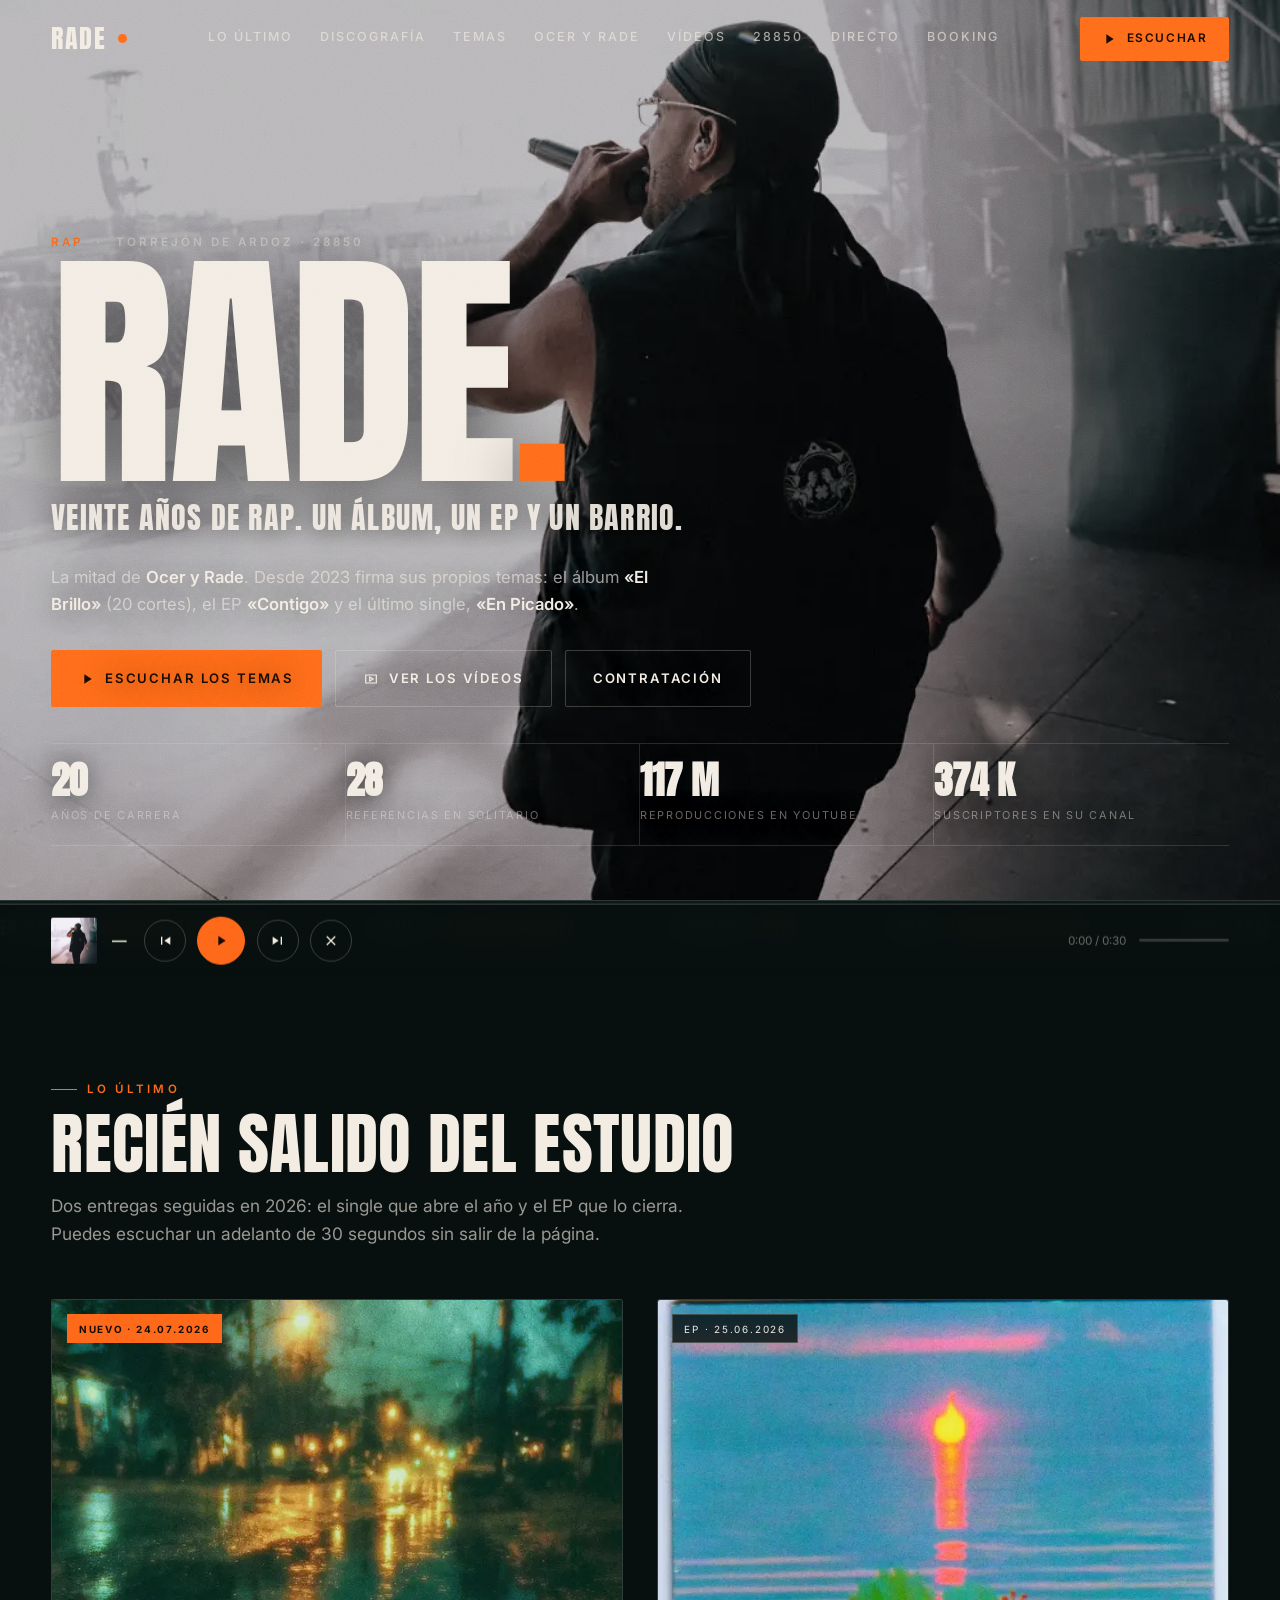
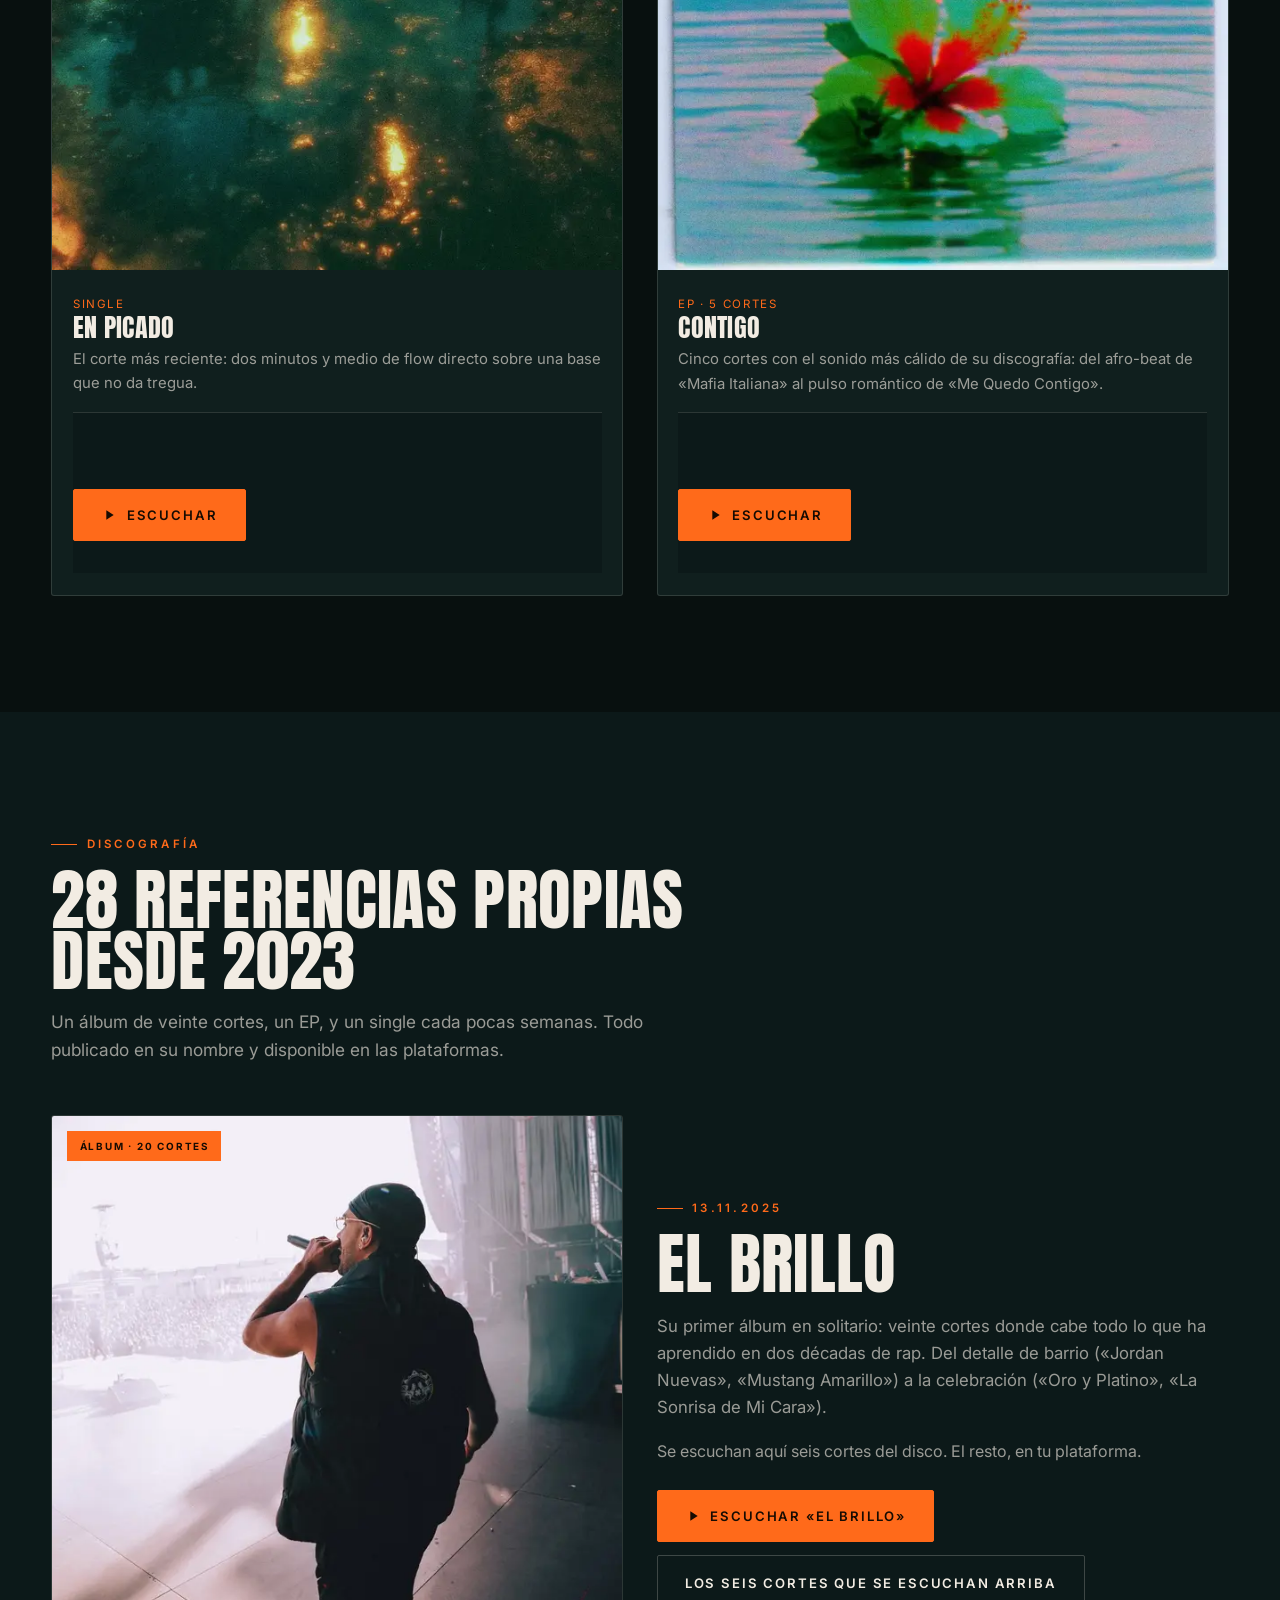
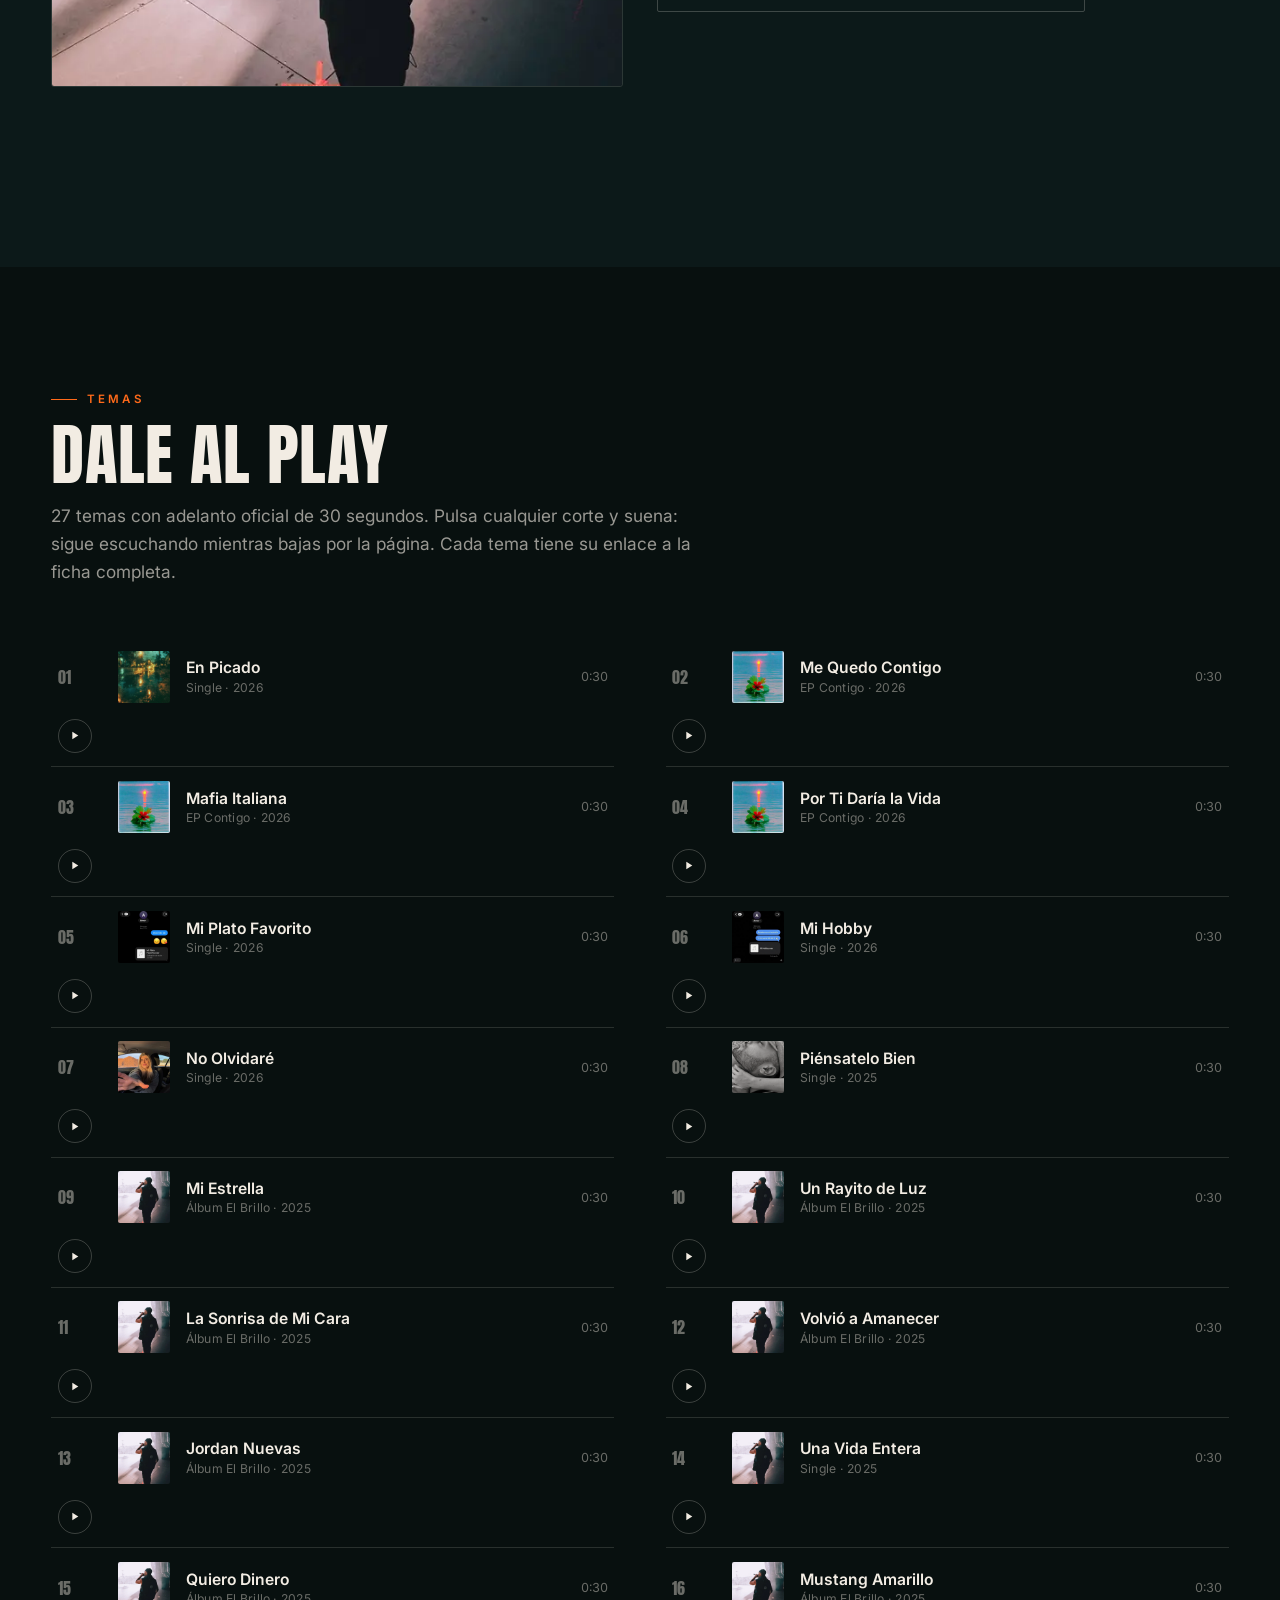
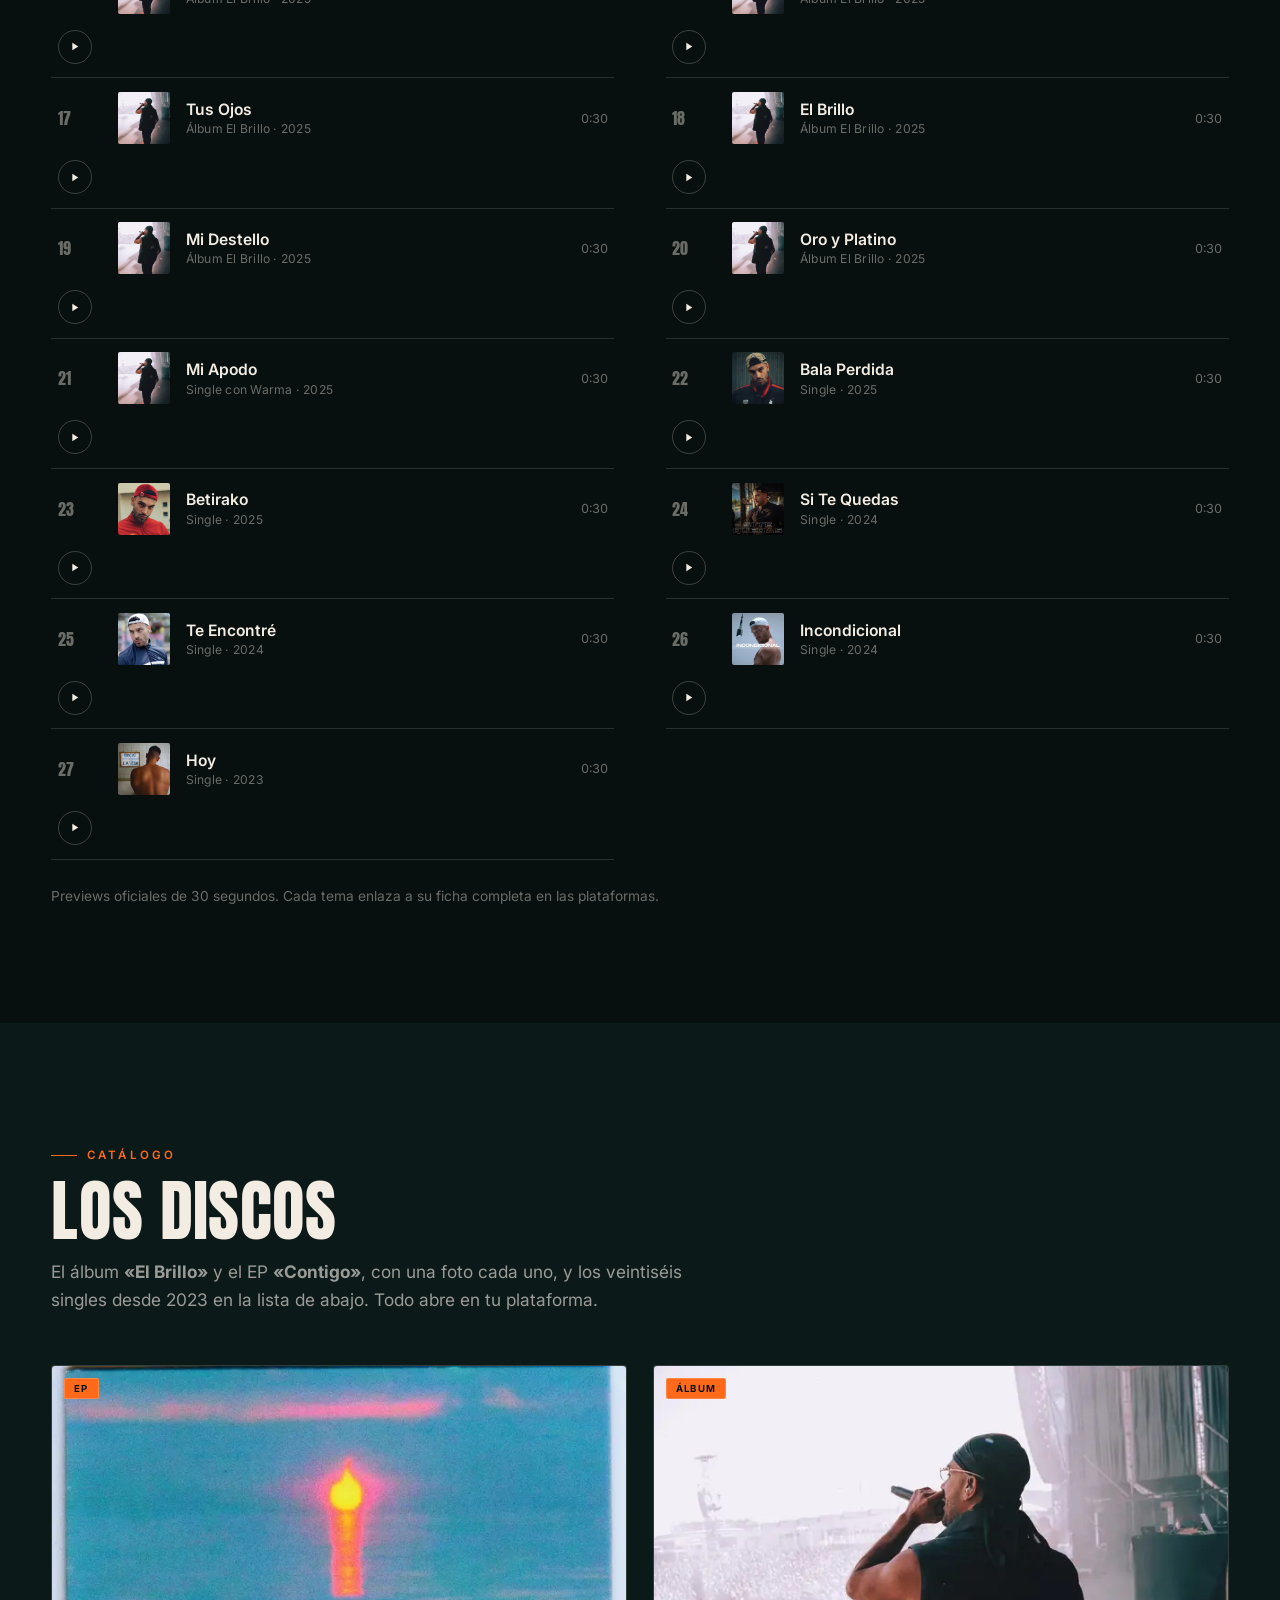
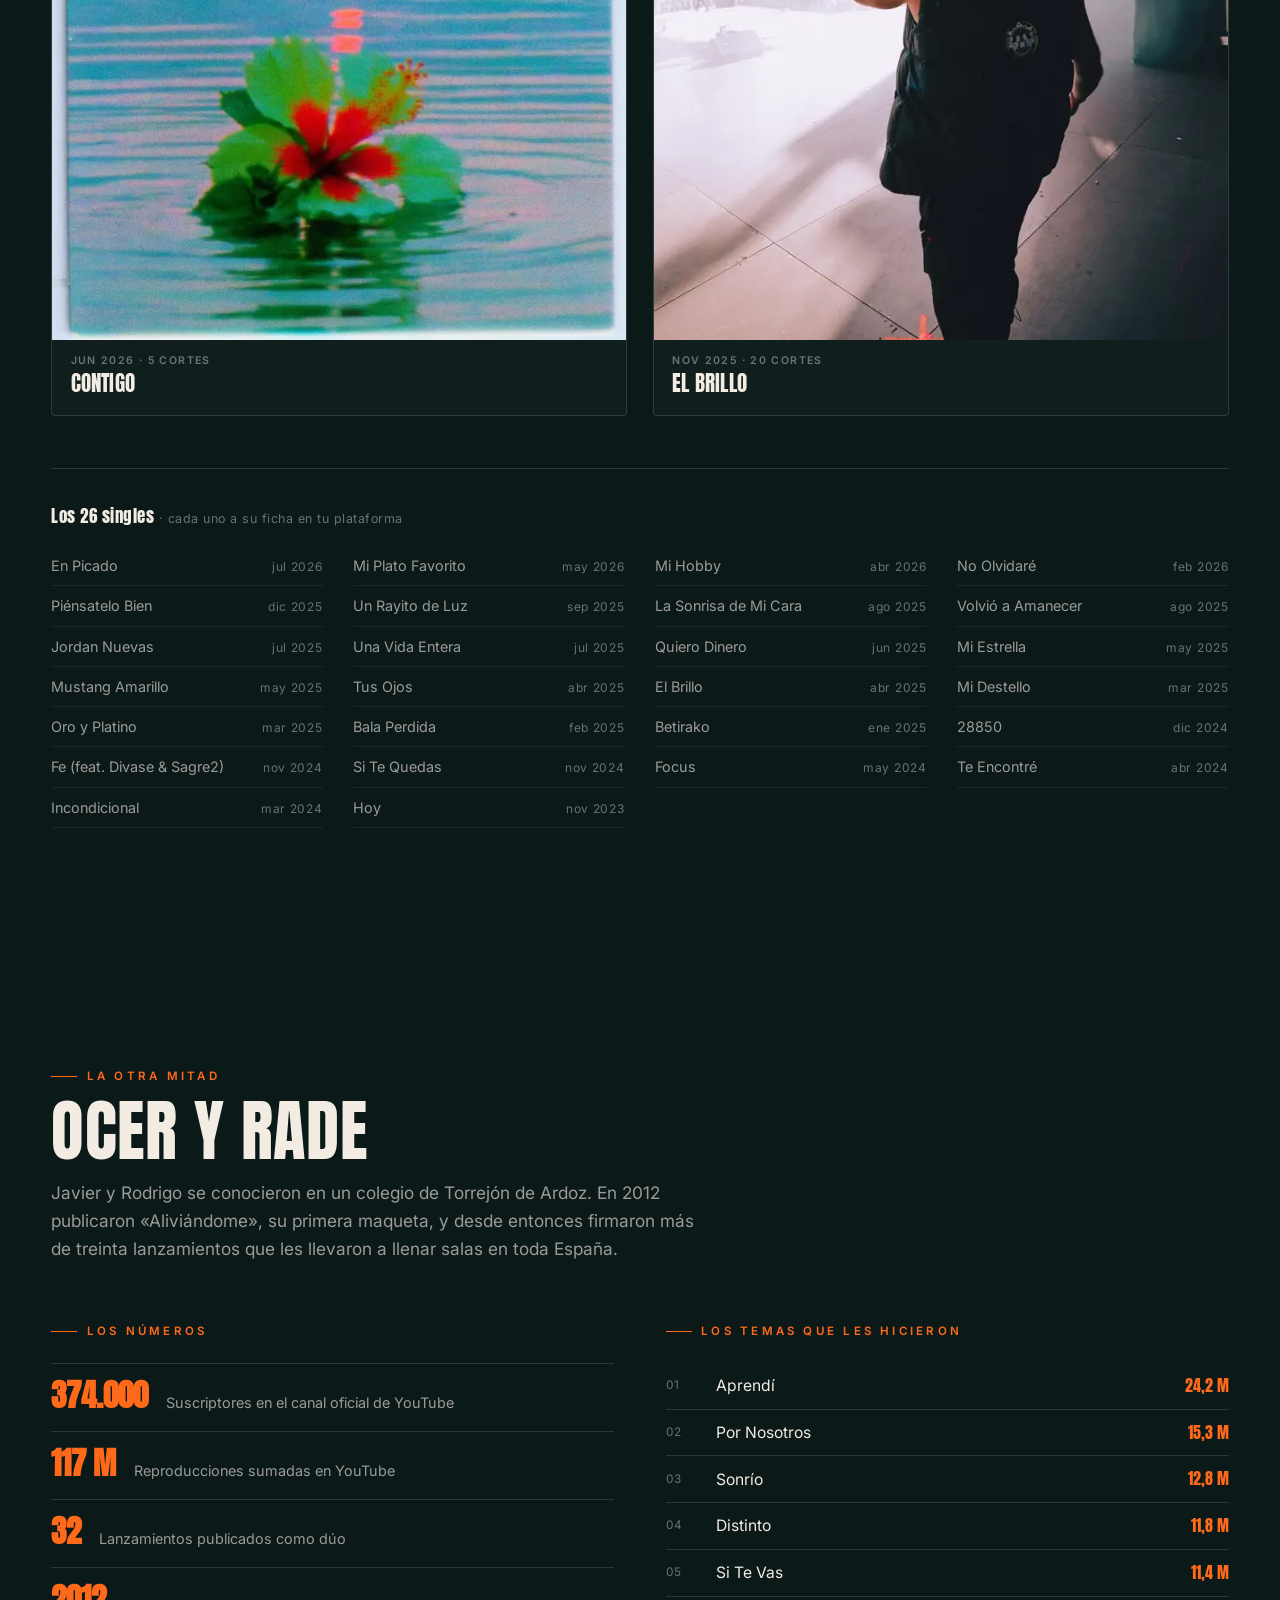
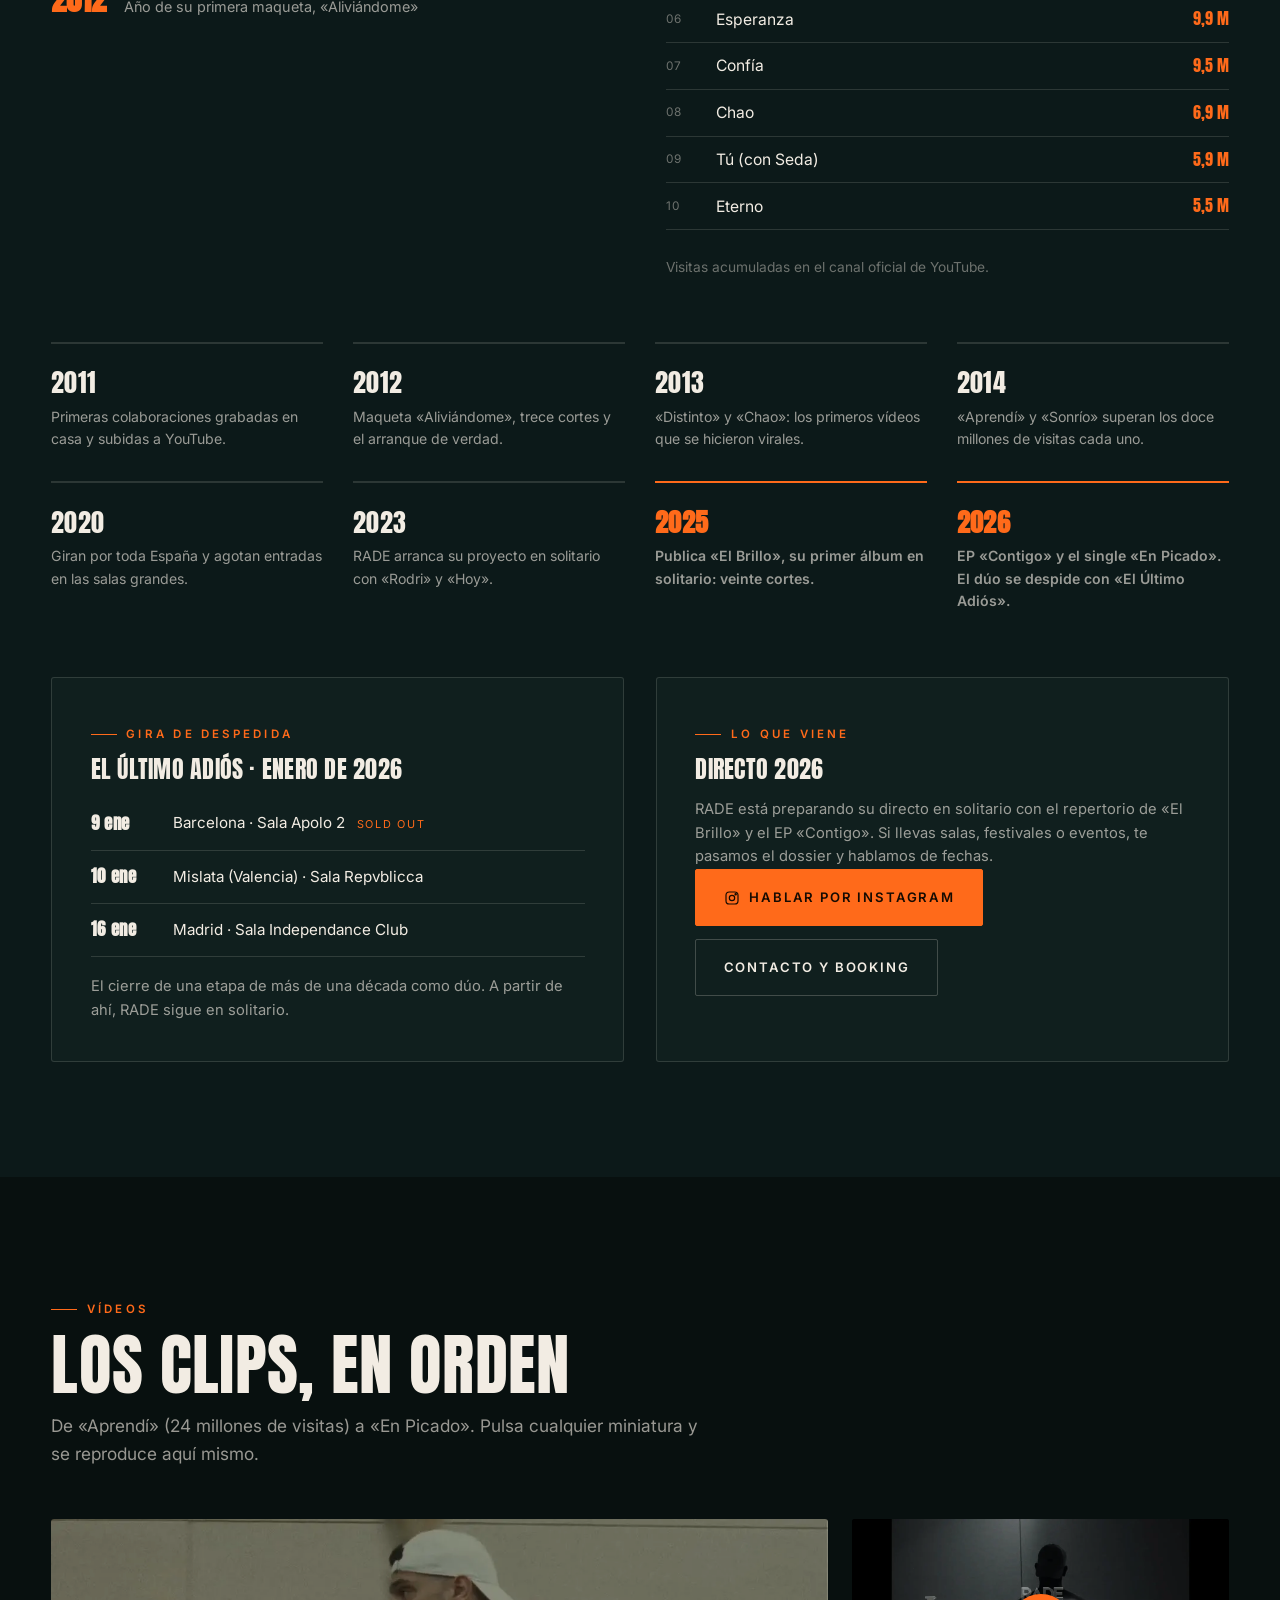
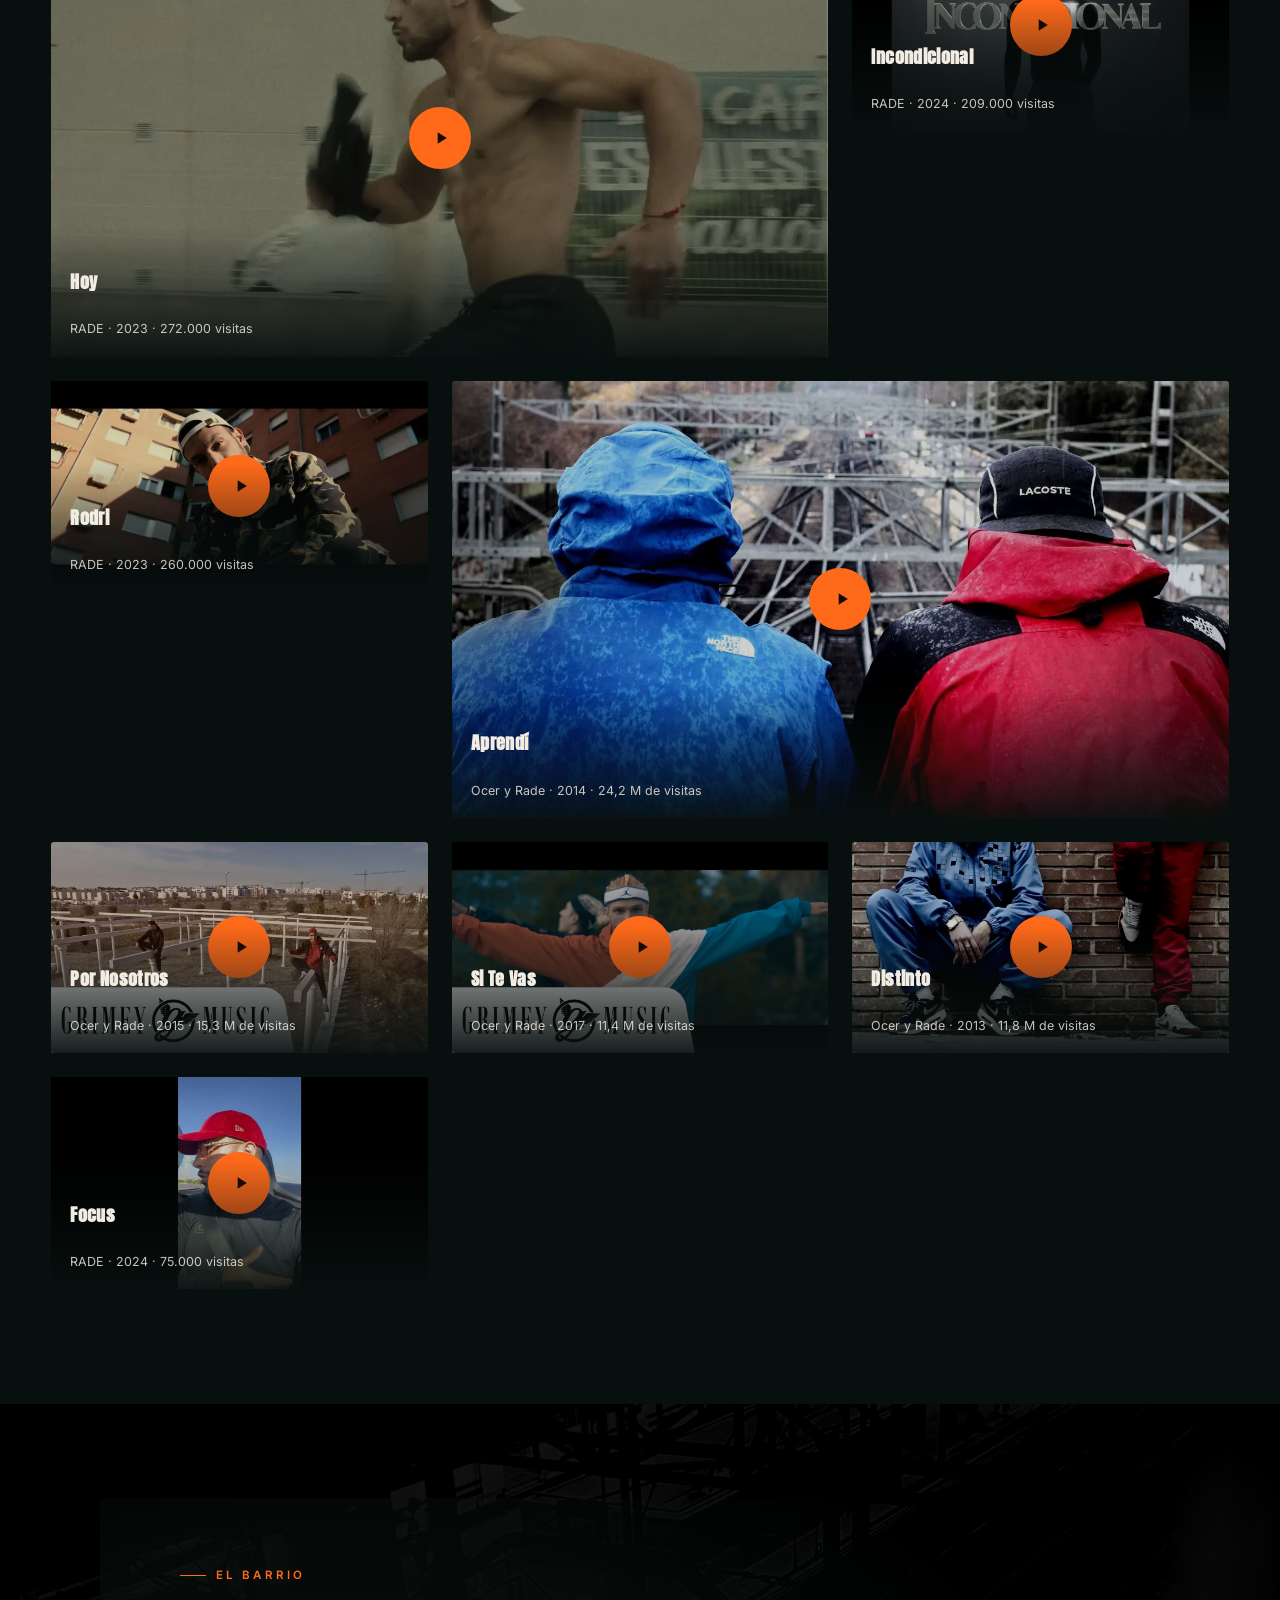
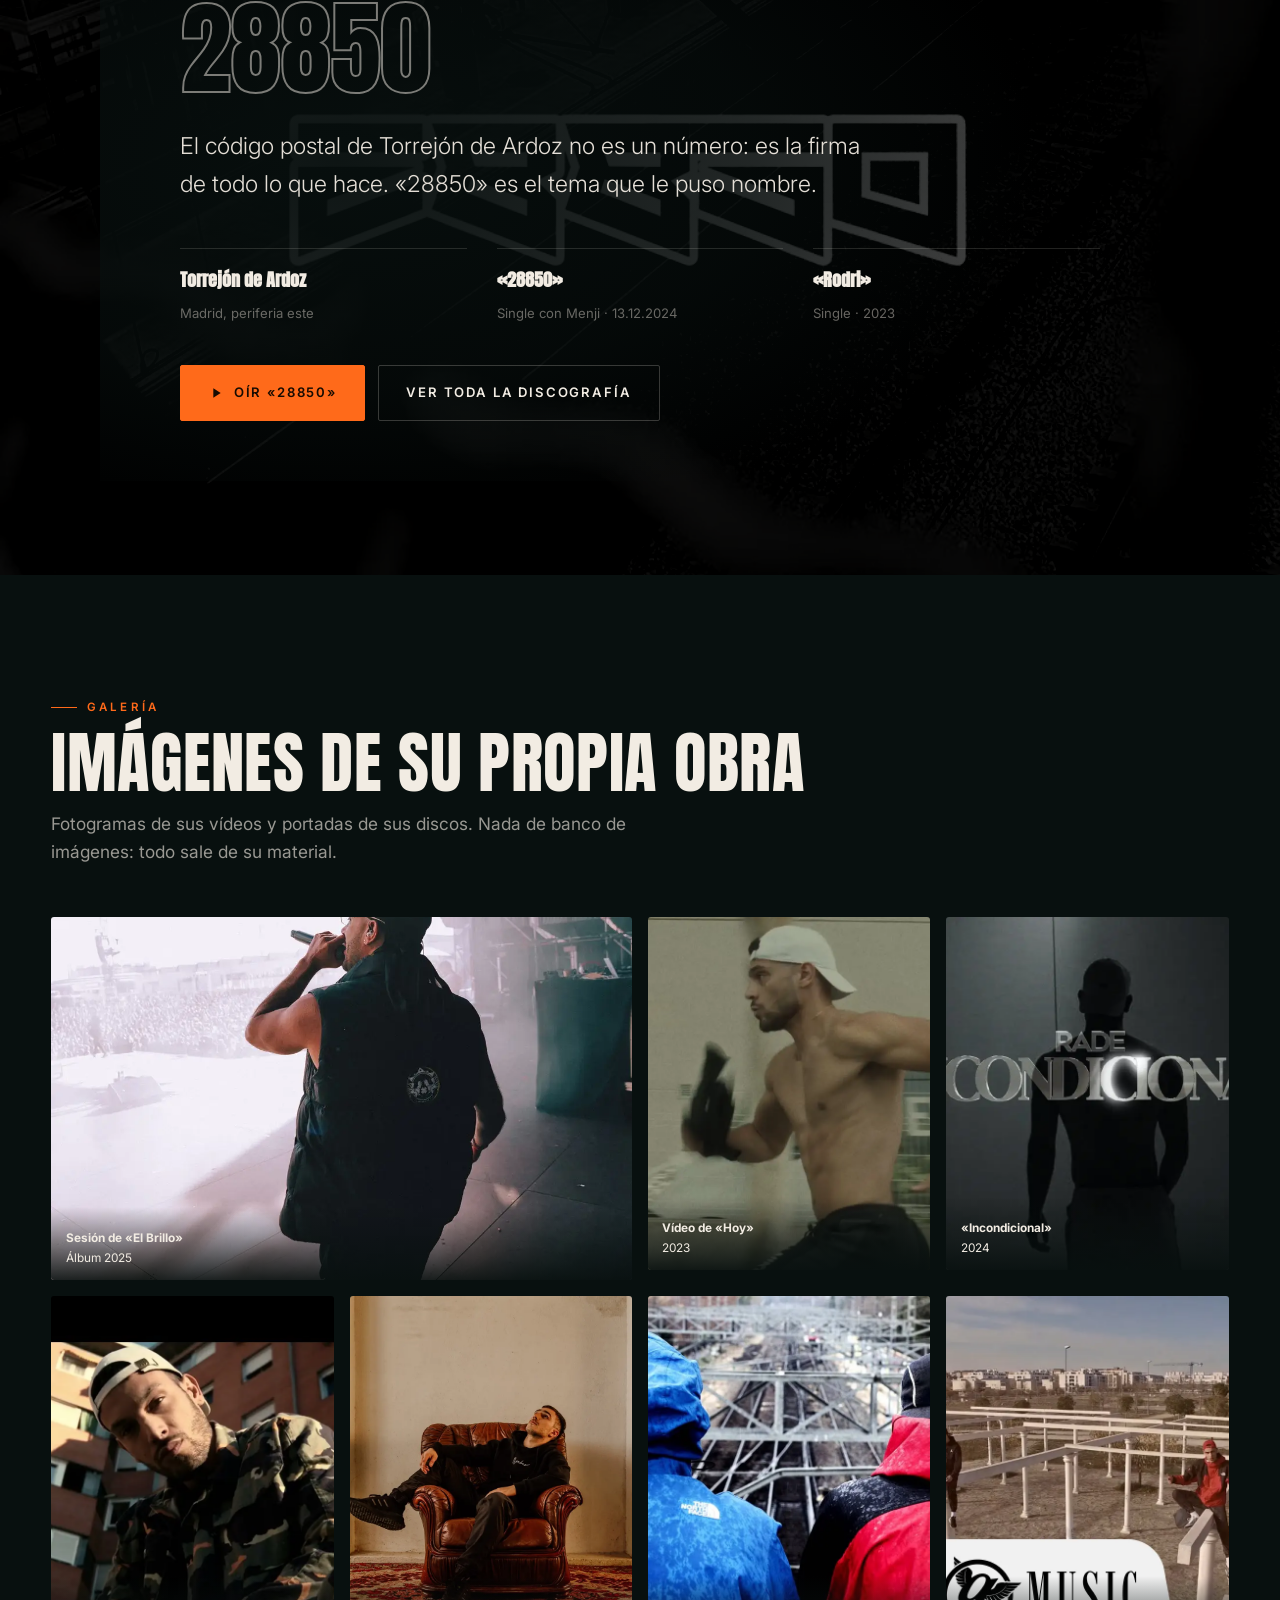
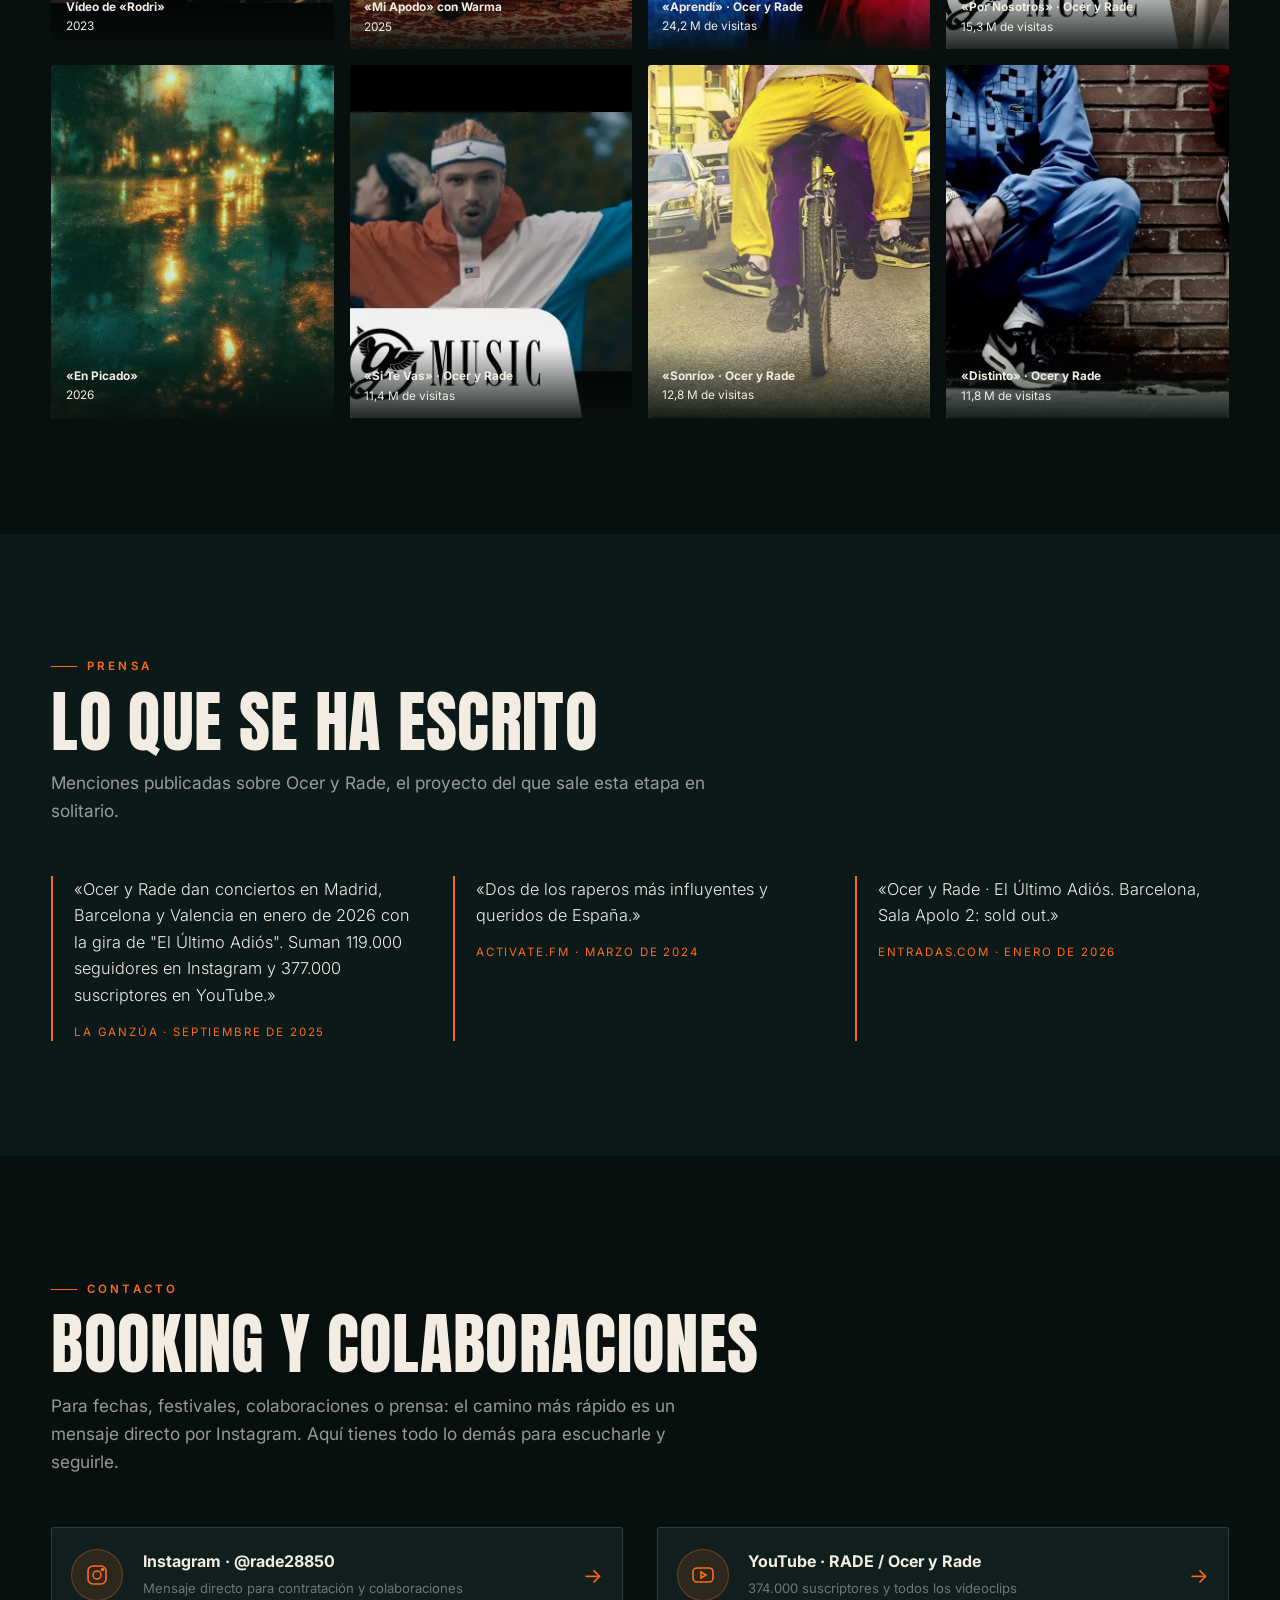
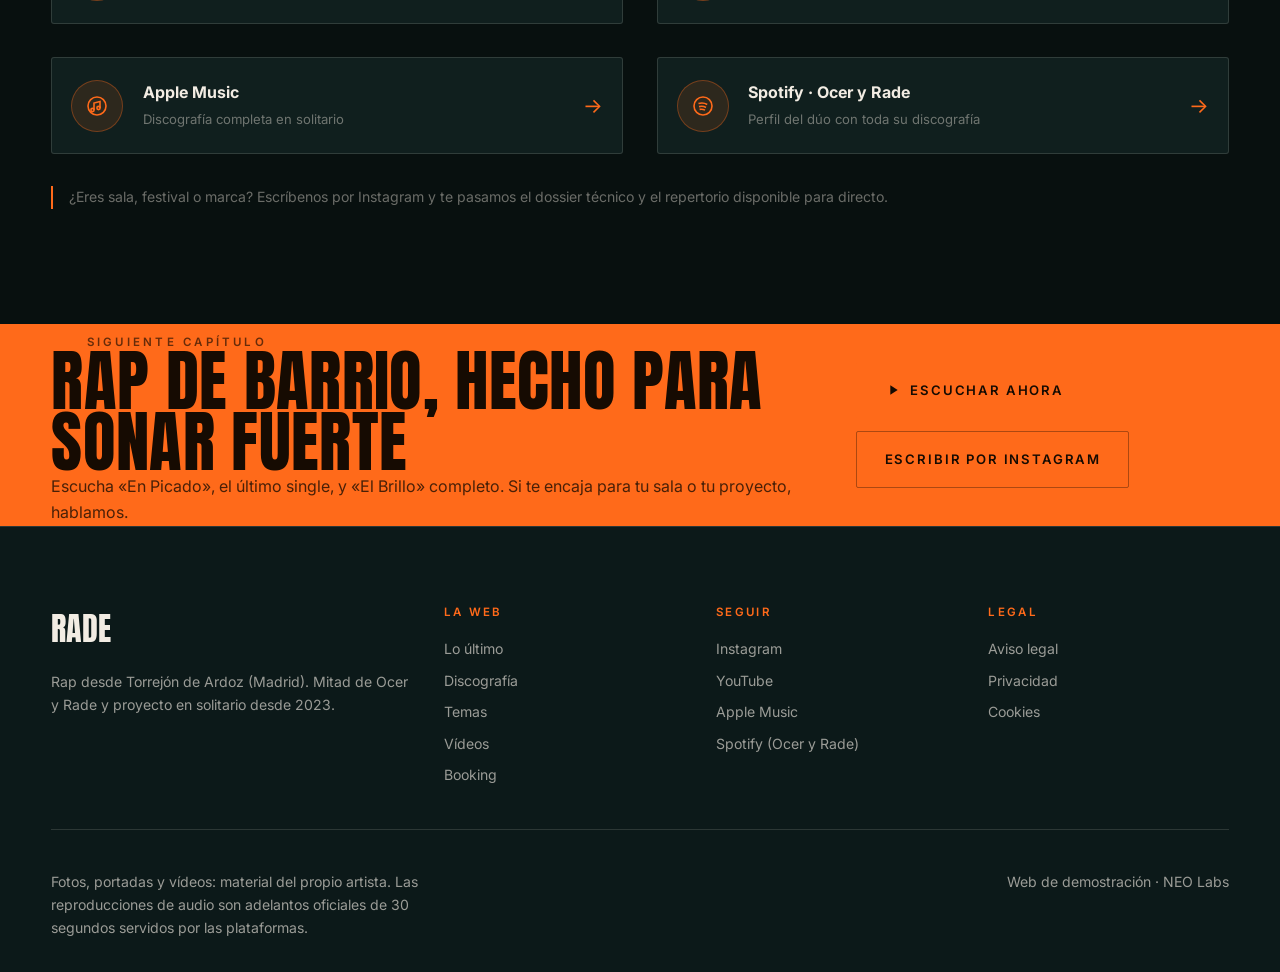
==== commit 49794ede: "RADE: fuera los enlaces song.link (daban error); quedan los nombres" ====
--- a/index.html
+++ b/index.html
@@ -140,7 +140,6 @@
               data-album="Single · 2026" data-portada="assets/portadas/solo-en-picado-single.webp">
               <svg viewBox="0 0 24 24" fill="currentColor"><path d="M8 5v14l11-7z"/></svg> Escuchar
             </button>
-            <a class="btn btn-linea" href="https://song.link/i/6789620909" target="_blank" rel="noopener">Escuchar en tu plataforma</a>
           </div>
         </div>
       </article>
@@ -159,7 +158,6 @@
               data-album="EP Contigo · 2026" data-portada="assets/portadas/solo-contigo-ep.webp">
               <svg viewBox="0 0 24 24" fill="currentColor"><path d="M8 5v14l11-7z"/></svg> Escuchar
             </button>
-            <a class="btn btn-linea" href="https://song.link/i/6778869779" target="_blank" rel="noopener">Escuchar en tu plataforma</a>
           </div>
         </div>
       </article>
@@ -195,7 +193,7 @@
             data-album="Álbum El Brillo · 2025" data-portada="assets/portadas/solo-el-brillo.webp">
             <svg viewBox="0 0 24 24" fill="currentColor"><path d="M8 5v14l11-7z"/></svg> Escuchar «El Brillo»
           </button>
-          <a class="btn btn-linea" href="https://song.link/i/1849971363" target="_blank" rel="noopener">El álbum completo, en tu plataforma</a>
+          <a class="btn btn-linea" href="#temas">Los seis cortes que se escuchan arriba</a>
         </div>
       </div>
     </div>
@@ -453,12 +451,12 @@
     </div>
 
 <div class="discos-grid rv">
-<a class="disco rv" href="https://song.link/i/6778869779" target="_blank" rel="noopener">
+<a class="disco rv">
   <div class="arte"><span class="etiqueta">EP</span><img src="assets/portadas/solo-contigo-ep.webp" alt="Portada de Contigo" loading="lazy"></div>
   <div class="cuerpo"><span class="meta">jun 2026 · 5 cortes</span>
   <h3>Contigo</h3></div>
 </a>
-<a class="disco rv" href="https://song.link/i/1849971363" target="_blank" rel="noopener">
+<a class="disco rv">
   <div class="arte"><span class="etiqueta">Álbum</span><img src="assets/portadas/solo-el-brillo-single.webp" alt="Portada de El Brillo" loading="lazy"></div>
   <div class="cuerpo"><span class="meta">nov 2025 · 20 cortes</span>
   <h3>El Brillo</h3></div>
@@ -467,32 +465,32 @@
 <div class="singles rv">
   <p class="singles-tit">Los 26 singles <span>· cada uno a su ficha en tu plataforma</span></p>
   <ul class="singles-lista">
-<li><a href="https://song.link/i/6789620909" target="_blank" rel="noopener">En Picado<span>jul 2026</span></a></li>
-<li><a href="https://song.link/i/6766515440" target="_blank" rel="noopener">Mi Plato Favorito<span>may 2026</span></a></li>
-<li><a href="https://song.link/i/1894275287" target="_blank" rel="noopener">Mi Hobby<span>abr 2026</span></a></li>
-<li><a href="https://song.link/i/1877208854" target="_blank" rel="noopener">No Olvidaré<span>feb 2026</span></a></li>
-<li><a href="https://song.link/i/1852588284" target="_blank" rel="noopener">Piénsatelo Bien<span>dic 2025</span></a></li>
-<li><a href="https://song.link/i/1839910138" target="_blank" rel="noopener">Un Rayito de Luz<span>sep 2025</span></a></li>
-<li><a href="https://song.link/i/1832006982" target="_blank" rel="noopener">La Sonrisa de Mi Cara<span>ago 2025</span></a></li>
-<li><a href="https://song.link/i/1828261384" target="_blank" rel="noopener">Volvió a Amanecer<span>ago 2025</span></a></li>
-<li><a href="https://song.link/i/1824237099" target="_blank" rel="noopener">Jordan Nuevas<span>jul 2025</span></a></li>
-<li><a href="https://song.link/i/1821478197" target="_blank" rel="noopener">Una Vida Entera<span>jul 2025</span></a></li>
-<li><a href="https://song.link/i/1818343952" target="_blank" rel="noopener">Quiero Dinero<span>jun 2025</span></a></li>
-<li><a href="https://song.link/i/1814856269" target="_blank" rel="noopener">Mi Estrella<span>may 2025</span></a></li>
-<li><a href="https://song.link/i/1810244998" target="_blank" rel="noopener">Mustang Amarillo<span>may 2025</span></a></li>
-<li><a href="https://song.link/i/1806330433" target="_blank" rel="noopener">Tus Ojos<span>abr 2025</span></a></li>
-<li><a href="https://song.link/i/1803387856" target="_blank" rel="noopener">El Brillo<span>abr 2025</span></a></li>
-<li><a href="https://song.link/i/1796831972" target="_blank" rel="noopener">Mi Destello<span>mar 2025</span></a></li>
-<li><a href="https://song.link/i/1796831924" target="_blank" rel="noopener">Oro y Platino<span>mar 2025</span></a></li>
-<li><a href="https://song.link/i/1794812972" target="_blank" rel="noopener">Bala Perdida<span>feb 2025</span></a></li>
-<li><a href="https://song.link/i/1784735044" target="_blank" rel="noopener">Betirako<span>ene 2025</span></a></li>
-<li><a href="https://song.link/i/1781075454" target="_blank" rel="noopener">28850<span>dic 2024</span></a></li>
-<li><a href="https://song.link/i/1861765154" target="_blank" rel="noopener">Fe (feat. Divase & Sagre2)<span>nov 2024</span></a></li>
-<li><a href="https://song.link/i/1775739665" target="_blank" rel="noopener">Si Te Quedas<span>nov 2024</span></a></li>
-<li><a href="https://song.link/i/1745944452" target="_blank" rel="noopener">Focus<span>may 2024</span></a></li>
-<li><a href="https://song.link/i/1739986517" target="_blank" rel="noopener">Te Encontré<span>abr 2024</span></a></li>
-<li><a href="https://song.link/i/1731097812" target="_blank" rel="noopener">Incondicional<span>mar 2024</span></a></li>
-<li><a href="https://song.link/i/1709000385" target="_blank" rel="noopener">Hoy<span>nov 2023</span></a></li>
+<li><a>En Picado<span>jul 2026</span></a></li>
+<li><a>Mi Plato Favorito<span>may 2026</span></a></li>
+<li><a>Mi Hobby<span>abr 2026</span></a></li>
+<li><a>No Olvidaré<span>feb 2026</span></a></li>
+<li><a>Piénsatelo Bien<span>dic 2025</span></a></li>
+<li><a>Un Rayito de Luz<span>sep 2025</span></a></li>
+<li><a>La Sonrisa de Mi Cara<span>ago 2025</span></a></li>
+<li><a>Volvió a Amanecer<span>ago 2025</span></a></li>
+<li><a>Jordan Nuevas<span>jul 2025</span></a></li>
+<li><a>Una Vida Entera<span>jul 2025</span></a></li>
+<li><a>Quiero Dinero<span>jun 2025</span></a></li>
+<li><a>Mi Estrella<span>may 2025</span></a></li>
+<li><a>Mustang Amarillo<span>may 2025</span></a></li>
+<li><a>Tus Ojos<span>abr 2025</span></a></li>
+<li><a>El Brillo<span>abr 2025</span></a></li>
+<li><a>Mi Destello<span>mar 2025</span></a></li>
+<li><a>Oro y Platino<span>mar 2025</span></a></li>
+<li><a>Bala Perdida<span>feb 2025</span></a></li>
+<li><a>Betirako<span>ene 2025</span></a></li>
+<li><a>28850<span>dic 2024</span></a></li>
+<li><a>Fe (feat. Divase & Sagre2)<span>nov 2024</span></a></li>
+<li><a>Si Te Quedas<span>nov 2024</span></a></li>
+<li><a>Focus<span>may 2024</span></a></li>
+<li><a>Te Encontré<span>abr 2024</span></a></li>
+<li><a>Incondicional<span>mar 2024</span></a></li>
+<li><a>Hoy<span>nov 2023</span></a></li>
   </ul>
 </div>
 
@@ -731,11 +729,6 @@
           <svg viewBox="0 0 24 24" fill="none" stroke="currentColor" stroke-width="1.6"><rect x="2" y="5" width="20" height="14" rx="4"/><path d="M10 9l5 3-5 3z"/></svg>
         </span>
         <span class="txt"><b>YouTube · RADE / Ocer y Rade</b><span>374.000 suscriptores y todos los vídeoclips</span></span>
-        <span class="flecha">→</span>
-      </a>
-      <a class="enlace-grande" href="https://song.link/i/1849971363" target="_blank" rel="noopener">
-        <span class="ic"><svg viewBox="0 0 24 24"><circle cx="7" cy="17" r="3"/><circle cx="19" cy="15" r="3"/><path d="M10 17V6l12-2v11"/></svg></span>
-        <span class="txt"><b>En tu plataforma</b><span>Spotify, Deezer, YouTube Music o Apple: se abre donde tú escuches</span></span>
         <span class="flecha">→</span>
       </a>
       <a class="enlace-grande" href="https://music.apple.com/es/artist/rade/1582916282" target="_blank" rel="noopener">
--- a/assets/estilo2.css
+++ b/assets/estilo2.css
@@ -105,7 +105,8 @@
 .disco:hover{transform:translateY(-5px);border-color:rgba(255,106,26,.55)}
 .disco .arte{position:relative;aspect-ratio:1/1;overflow:hidden;background:var(--panel2)}
 .disco .arte img{width:100%;height:100%;object-fit:cover;display:block}
-.disco .arte .etiqueta{position:absolute;top:.75rem;right:.75rem;background:var(--amber);
+.disco .arte .etiqueta{position:absolute;top:.75rem;left:.75rem;right:auto;width:auto;
+  display:inline-block;background:var(--amber);
   color:#08100F;font:700 .6rem/1 var(--body,Inter,sans-serif);letter-spacing:.14em;
   text-transform:uppercase;padding:.3rem .55rem;border-radius:2px}
 .disco .cuerpo{padding:1rem 1.15rem 1.25rem}
